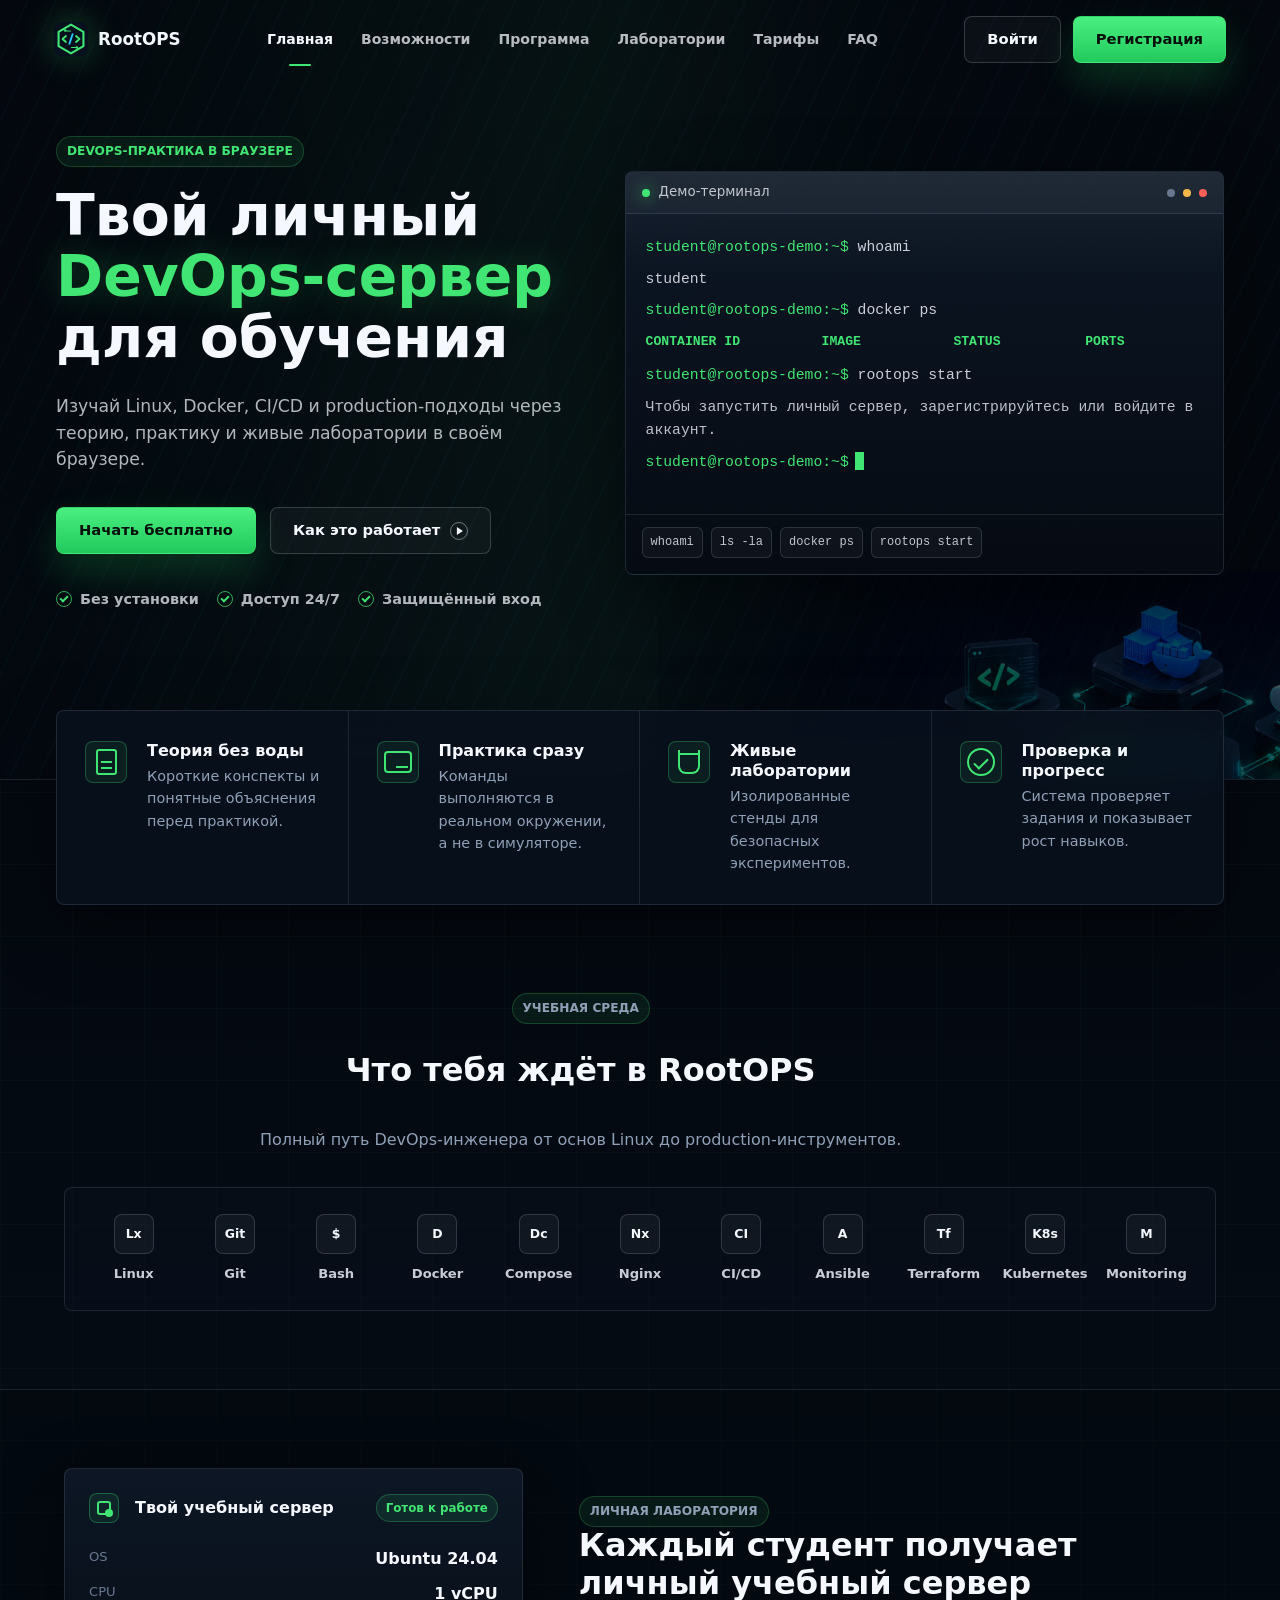
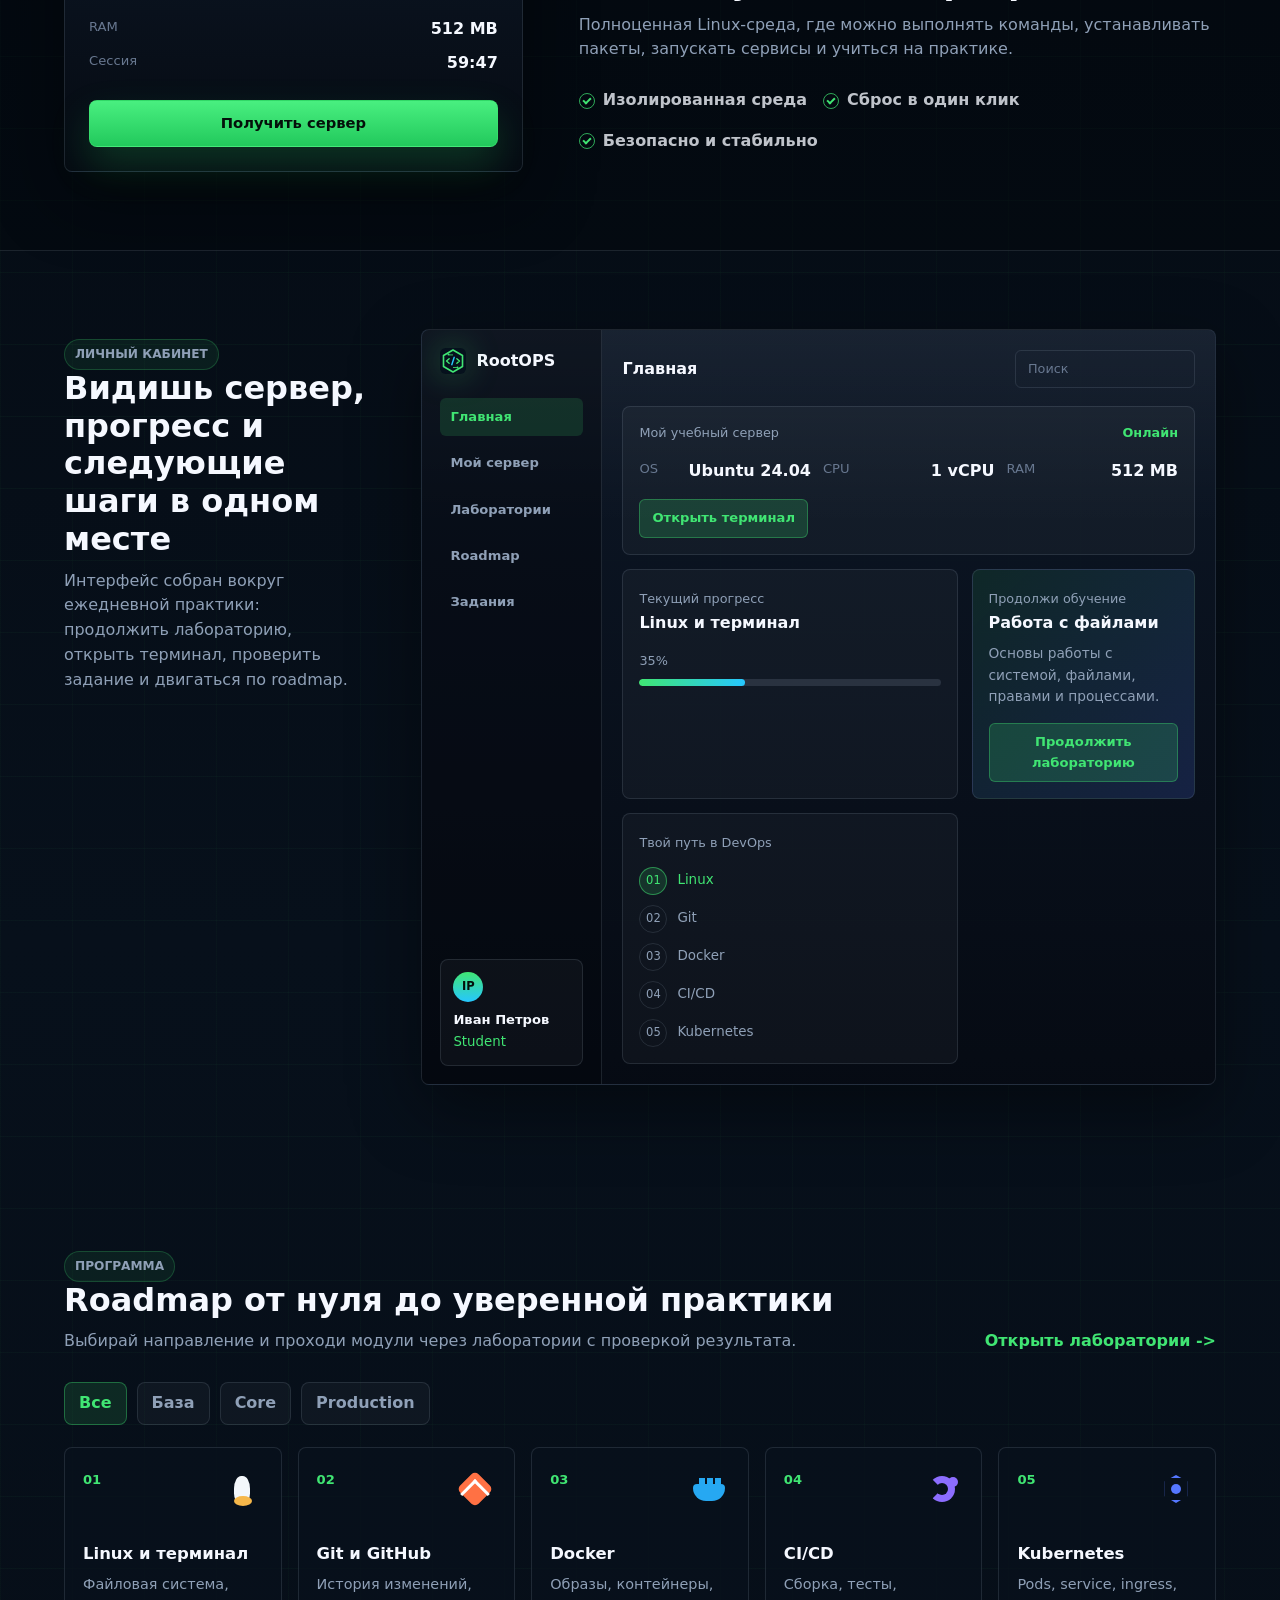
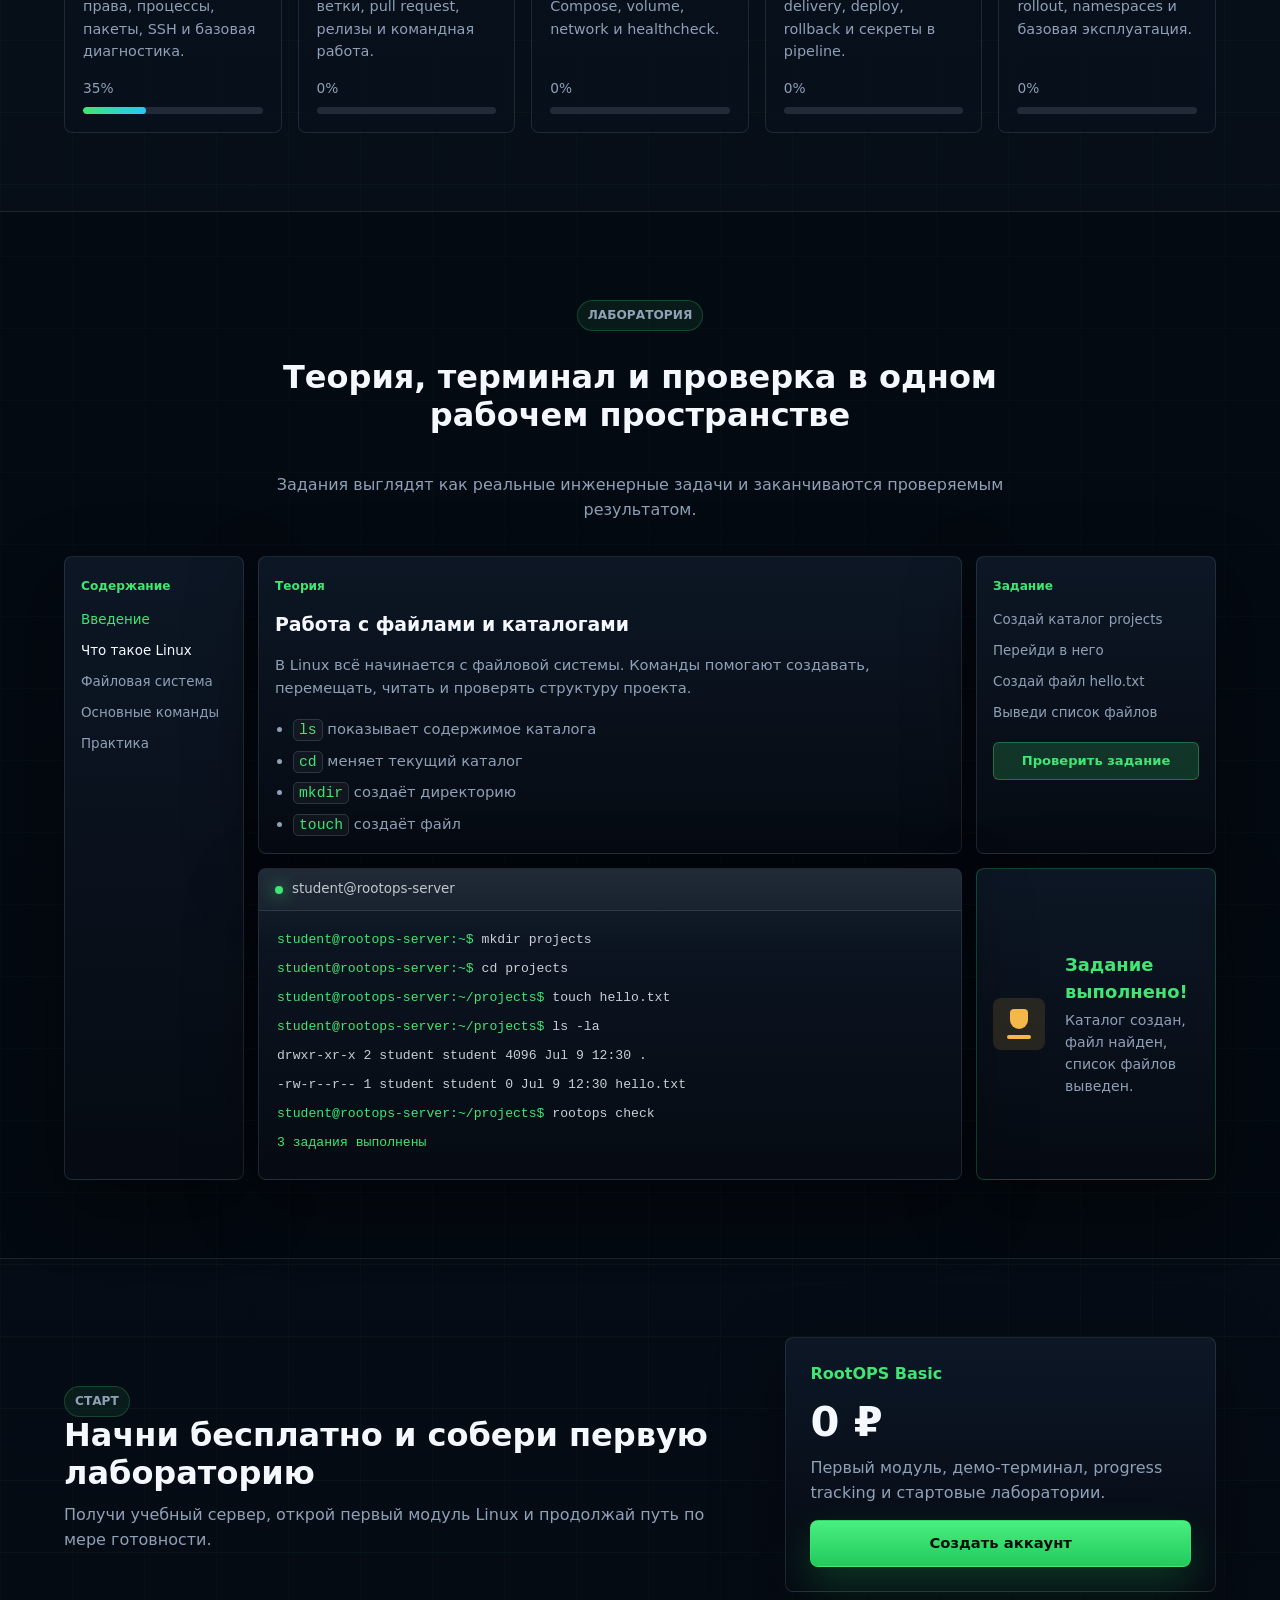
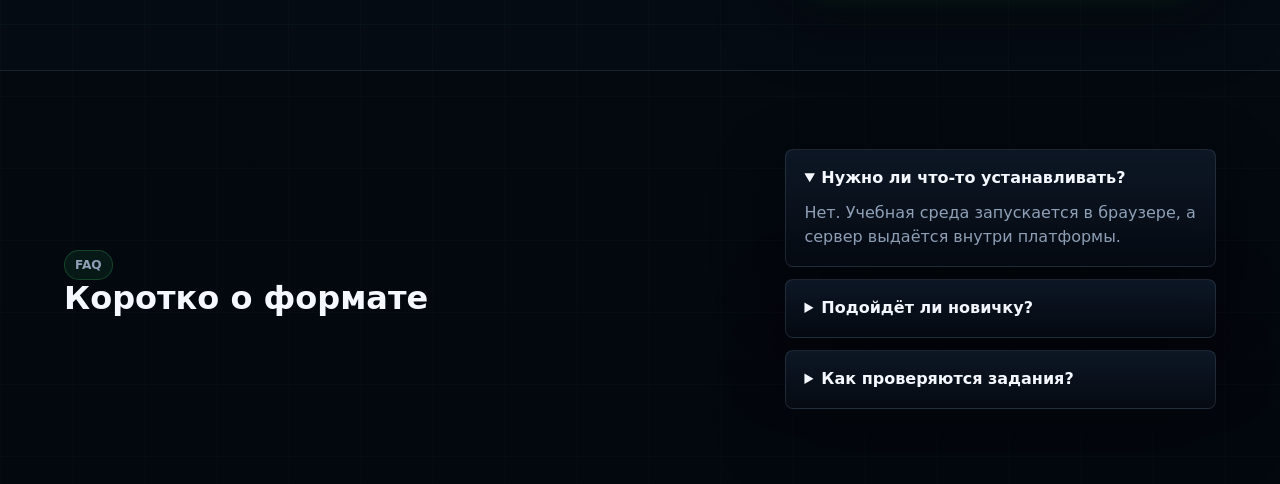
==== index.html @ e88e759c "Add protected auth foundation" ====
<!doctype html>
<html lang="ru">
  <head>
    <meta charset="utf-8" />
    <meta name="viewport" content="width=device-width, initial-scale=1" />
    <meta
      name="description"
      content="RootOPS - практическая DevOps-платформа с личным учебным сервером, лабораториями, roadmap и защищённой авторизацией."
    />
    <title>RootOPS - личный DevOps-сервер для обучения</title>
    <link rel="icon" href="assets/rootops-logo.svg" type="image/svg+xml" />
    <link rel="preload" href="assets/rootops-devops-map.png" as="image" />
    <link rel="stylesheet" href="assets/styles.css" />
    <script src="assets/app.js" defer></script>
  </head>
  <body>
    <header class="site-header" data-header>
      <a class="brand" href="#top" aria-label="RootOPS">
        <img class="brand-logo" src="assets/rootops-logo.svg" alt="" />
        <span>RootOPS</span>
      </a>

      <nav class="site-nav" aria-label="Основная навигация">
        <a class="is-active" href="#top">Главная</a>
        <a href="#features">Возможности</a>
        <a href="#roadmap">Программа</a>
        <a href="#labs">Лаборатории</a>
        <a href="#pricing">Тарифы</a>
        <a href="#faq">FAQ</a>
      </nav>

      <div class="header-actions">
        <a class="login-action" href="/login" data-auth-open="login">Войти</a>
        <a class="signup-action" href="/register" data-auth-open="register">Регистрация</a>
      </div>
    </header>

    <main id="top">
      <section class="hero" aria-labelledby="hero-title">
        <img class="hero-map" src="assets/rootops-devops-map.png" alt="" />
        <div class="hero-inner">
          <div class="hero-copy">
            <p class="eyebrow">DevOps-практика в браузере</p>
            <h1 id="hero-title">Твой личный <span>DevOps-сервер</span> для обучения</h1>
            <p class="hero-lead">
              Изучай Linux, Docker, CI/CD и production-подходы через теорию, практику и живые
              лаборатории в своём браузере.
            </p>
            <div class="hero-actions" aria-label="Быстрые действия">
              <a class="primary-action" href="/register" data-auth-open="register">Начать бесплатно</a>
              <a class="secondary-action" href="#labs">
                <span>Как это работает</span>
                <span class="play-dot" aria-hidden="true"></span>
              </a>
            </div>
            <div class="hero-badges" aria-label="Преимущества">
              <span>Без установки</span>
              <span>Доступ 24/7</span>
              <span>Защищённый вход</span>
            </div>
          </div>

          <div class="terminal-card" aria-label="Демо-терминал RootOPS">
            <div class="terminal-top">
              <span class="terminal-status"></span>
              <span>Демо-терминал</span>
              <div class="window-dots" aria-hidden="true">
                <span></span>
                <span></span>
                <span></span>
              </div>
            </div>
            <div class="terminal-body">
              <p><span>student@rootops-demo:~$</span> whoami</p>
              <p>student</p>
              <p><span>student@rootops-demo:~$</span> docker ps</p>
              <div class="terminal-table" role="presentation">
                <span>CONTAINER ID</span>
                <span>IMAGE</span>
                <span>STATUS</span>
                <span>PORTS</span>
              </div>
              <p><span>student@rootops-demo:~$</span> rootops start</p>
              <p class="terminal-note">
                Чтобы запустить личный сервер, зарегистрируйтесь или войдите в аккаунт.
              </p>
              <p><span>student@rootops-demo:~$</span><i></i></p>
            </div>
            <div class="terminal-chips" aria-label="Команды">
              <span>whoami</span>
              <span>ls -la</span>
              <span>docker ps</span>
              <span>rootops start</span>
            </div>
          </div>
        </div>
      </section>

      <section class="feature-shell" id="features" aria-label="Возможности платформы">
        <div class="feature-grid">
          <article class="feature-item">
            <span class="feature-icon icon-theory" aria-hidden="true"></span>
            <div>
              <h2>Теория без воды</h2>
              <p>Короткие конспекты и понятные объяснения перед практикой.</p>
            </div>
          </article>
          <article class="feature-item">
            <span class="feature-icon icon-terminal" aria-hidden="true"></span>
            <div>
              <h2>Практика сразу</h2>
              <p>Команды выполняются в реальном окружении, а не в симуляторе.</p>
            </div>
          </article>
          <article class="feature-item">
            <span class="feature-icon icon-labs" aria-hidden="true"></span>
            <div>
              <h2>Живые лаборатории</h2>
              <p>Изолированные стенды для безопасных экспериментов.</p>
            </div>
          </article>
          <article class="feature-item">
            <span class="feature-icon icon-check" aria-hidden="true"></span>
            <div>
              <h2>Проверка и прогресс</h2>
              <p>Система проверяет задания и показывает рост навыков.</p>
            </div>
          </article>
        </div>
      </section>

      <section class="section tools-section" aria-labelledby="tools-title">
        <div class="section-inner">
          <div class="section-heading centered">
            <p class="section-kicker">Учебная среда</p>
            <h2 id="tools-title">Что тебя ждёт в RootOPS</h2>
            <p>Полный путь DevOps-инженера от основ Linux до production-инструментов.</p>
          </div>

          <div class="tool-grid" aria-label="Темы обучения">
            <span><b class="tool-linux"></b>Linux</span>
            <span><b class="tool-git"></b>Git</span>
            <span><b class="tool-bash"></b>Bash</span>
            <span><b class="tool-docker"></b>Docker</span>
            <span><b class="tool-compose"></b>Compose</span>
            <span><b class="tool-nginx"></b>Nginx</span>
            <span><b class="tool-cicd"></b>CI/CD</span>
            <span><b class="tool-ansible"></b>Ansible</span>
            <span><b class="tool-terraform"></b>Terraform</span>
            <span><b class="tool-kubernetes"></b>Kubernetes</span>
            <span><b class="tool-monitoring"></b>Monitoring</span>
          </div>
        </div>
      </section>

      <section class="section server-section" aria-labelledby="server-title">
        <div class="section-inner server-layout">
          <article class="server-card">
            <div class="server-card-head">
              <span class="server-icon" aria-hidden="true"></span>
              <strong>Твой учебный сервер</strong>
              <span class="status-pill">Готов к работе</span>
            </div>
            <dl class="server-specs">
              <div>
                <dt>OS</dt>
                <dd>Ubuntu 24.04</dd>
              </div>
              <div>
                <dt>CPU</dt>
                <dd>1 vCPU</dd>
              </div>
              <div>
                <dt>RAM</dt>
                <dd>512 MB</dd>
              </div>
              <div>
                <dt>Сессия</dt>
                <dd>59:47</dd>
              </div>
            </dl>
            <a class="primary-action wide-action" href="/register" data-auth-open="register">Получить сервер</a>
          </article>

          <div class="server-copy">
            <p class="section-kicker">Личная лаборатория</p>
            <h2 id="server-title">Каждый студент получает личный учебный сервер</h2>
            <p>
              Полноценная Linux-среда, где можно выполнять команды, устанавливать пакеты,
              запускать сервисы и учиться на практике.
            </p>
            <ul class="check-list">
              <li>Изолированная среда</li>
              <li>Сброс в один клик</li>
              <li>Безопасно и стабильно</li>
            </ul>
          </div>
        </div>
      </section>

      <section class="section dashboard-section" id="login-preview" aria-labelledby="dashboard-title">
        <div class="section-inner dashboard-layout">
          <div class="dashboard-copy">
            <p class="section-kicker">Личный кабинет</p>
            <h2 id="dashboard-title">Видишь сервер, прогресс и следующие шаги в одном месте</h2>
            <p>
              Интерфейс собран вокруг ежедневной практики: продолжить лабораторию, открыть
              терминал, проверить задание и двигаться по roadmap.
            </p>
          </div>

          <div class="dashboard-preview" aria-label="Превью личного кабинета">
            <aside class="preview-sidebar">
              <div class="mini-brand">
                <img class="brand-logo" src="assets/rootops-logo.svg" alt="" />
                <strong>RootOPS</strong>
              </div>
              <span class="nav-pill is-active">Главная</span>
              <span class="nav-pill">Мой сервер</span>
              <span class="nav-pill">Лаборатории</span>
              <span class="nav-pill">Roadmap</span>
              <span class="nav-pill">Задания</span>
              <div class="student-mini">
                <span>IP</span>
                <strong>Иван Петров</strong>
                <small>Student</small>
              </div>
            </aside>

            <div class="preview-main">
              <div class="preview-topbar">
                <strong>Главная</strong>
                <span class="search-field">Поиск</span>
              </div>
              <div class="preview-grid">
                <article class="preview-panel server-panel">
                  <div>
                    <span>Мой учебный сервер</span>
                    <strong>Онлайн</strong>
                  </div>
                  <dl>
                    <div><dt>OS</dt><dd>Ubuntu 24.04</dd></div>
                    <div><dt>CPU</dt><dd>1 vCPU</dd></div>
                    <div><dt>RAM</dt><dd>512 MB</dd></div>
                  </dl>
                  <button type="button">Открыть терминал</button>
                </article>

                <article class="preview-panel progress-panel">
                  <span>Текущий прогресс</span>
                  <strong>Linux и терминал</strong>
                  <div class="progress-row">
                    <span>35%</span>
                    <span class="progress-bar"><span style="width: 35%"></span></span>
                  </div>
                </article>

                <article class="preview-panel learning-panel">
                  <span>Продолжи обучение</span>
                  <strong>Работа с файлами</strong>
                  <p>Основы работы с системой, файлами, правами и процессами.</p>
                  <button type="button">Продолжить лабораторию</button>
                </article>

                <article class="preview-panel roadmap-panel">
                  <span>Твой путь в DevOps</span>
                  <ol>
                    <li class="is-current"><span>01</span>Linux</li>
                    <li><span>02</span>Git</li>
                    <li><span>03</span>Docker</li>
                    <li><span>04</span>CI/CD</li>
                    <li><span>05</span>Kubernetes</li>
                  </ol>
                </article>
              </div>
            </div>
          </div>
        </div>
      </section>

      <section class="section courses-section" id="roadmap" aria-labelledby="roadmap-title">
        <div class="section-inner">
          <div class="section-heading">
            <div>
              <p class="section-kicker">Программа</p>
              <h2 id="roadmap-title">Roadmap от нуля до уверенной практики</h2>
              <p>Выбирай направление и проходи модули через лаборатории с проверкой результата.</p>
            </div>
            <a class="section-link" href="#labs">Открыть лаборатории</a>
          </div>

          <div class="filters" aria-label="Фильтр модулей">
            <button class="filter-button is-active" type="button" data-filter="all" aria-pressed="true">
              Все
            </button>
            <button class="filter-button" type="button" data-filter="foundation" aria-pressed="false">
              База
            </button>
            <button class="filter-button" type="button" data-filter="core" aria-pressed="false">
              Core
            </button>
            <button class="filter-button" type="button" data-filter="production" aria-pressed="false">
              Production
            </button>
          </div>

          <div class="course-grid" data-roadmap>
            <article class="course-card" data-stage="foundation">
              <span class="course-number">01</span>
              <span class="course-icon linux-icon" aria-hidden="true"></span>
              <h3>Linux и терминал</h3>
              <p>Файловая система, права, процессы, пакеты, SSH и базовая диагностика.</p>
              <div class="progress-row">
                <span>35%</span>
                <span class="progress-bar"><span style="width: 35%"></span></span>
              </div>
            </article>
            <article class="course-card" data-stage="foundation">
              <span class="course-number">02</span>
              <span class="course-icon git-icon" aria-hidden="true"></span>
              <h3>Git и GitHub</h3>
              <p>История изменений, ветки, pull request, релизы и командная работа.</p>
              <div class="progress-row">
                <span>0%</span>
                <span class="progress-bar"><span style="width: 0%"></span></span>
              </div>
            </article>
            <article class="course-card" data-stage="core">
              <span class="course-number">03</span>
              <span class="course-icon docker-icon" aria-hidden="true"></span>
              <h3>Docker</h3>
              <p>Образы, контейнеры, Compose, volume, network и healthcheck.</p>
              <div class="progress-row">
                <span>0%</span>
                <span class="progress-bar"><span style="width: 0%"></span></span>
              </div>
            </article>
            <article class="course-card" data-stage="core">
              <span class="course-number">04</span>
              <span class="course-icon cicd-icon" aria-hidden="true"></span>
              <h3>CI/CD</h3>
              <p>Сборка, тесты, delivery, deploy, rollback и секреты в pipeline.</p>
              <div class="progress-row">
                <span>0%</span>
                <span class="progress-bar"><span style="width: 0%"></span></span>
              </div>
            </article>
            <article class="course-card" data-stage="production">
              <span class="course-number">05</span>
              <span class="course-icon kube-icon" aria-hidden="true"></span>
              <h3>Kubernetes</h3>
              <p>Pods, service, ingress, rollout, namespaces и базовая эксплуатация.</p>
              <div class="progress-row">
                <span>0%</span>
                <span class="progress-bar"><span style="width: 0%"></span></span>
              </div>
            </article>
          </div>
        </div>
      </section>

      <section class="section practice-section" id="labs" aria-labelledby="labs-title">
        <div class="section-inner">
          <div class="section-heading centered">
            <p class="section-kicker">Лаборатория</p>
            <h2 id="labs-title">Теория, терминал и проверка в одном рабочем пространстве</h2>
            <p>Задания выглядят как реальные инженерные задачи и заканчиваются проверяемым результатом.</p>
          </div>

          <div class="lab-workspace" aria-label="Пример лаборатории">
            <aside class="lab-panel lab-sidebar">
              <span>Содержание</span>
              <ol>
                <li class="is-done">Введение</li>
                <li class="is-current">Что такое Linux</li>
                <li>Файловая система</li>
                <li>Основные команды</li>
                <li>Практика</li>
              </ol>
            </aside>

            <article class="lab-panel lab-theory">
              <span>Теория</span>
              <h3>Работа с файлами и каталогами</h3>
              <p>
                В Linux всё начинается с файловой системы. Команды помогают создавать,
                перемещать, читать и проверять структуру проекта.
              </p>
              <ul>
                <li><code>ls</code> показывает содержимое каталога</li>
                <li><code>cd</code> меняет текущий каталог</li>
                <li><code>mkdir</code> создаёт директорию</li>
                <li><code>touch</code> создаёт файл</li>
              </ul>
            </article>

            <article class="lab-panel lab-task">
              <span>Задание</span>
              <ol>
                <li>Создай каталог projects</li>
                <li>Перейди в него</li>
                <li>Создай файл hello.txt</li>
                <li>Выведи список файлов</li>
              </ol>
              <button type="button">Проверить задание</button>
            </article>

            <article class="lab-panel lab-terminal">
              <div class="terminal-top">
                <span class="terminal-status"></span>
                <span>student@rootops-server</span>
              </div>
              <div class="terminal-body compact">
                <p><span>student@rootops-server:~$</span> mkdir projects</p>
                <p><span>student@rootops-server:~$</span> cd projects</p>
                <p><span>student@rootops-server:~/projects$</span> touch hello.txt</p>
                <p><span>student@rootops-server:~/projects$</span> ls -la</p>
                <p>drwxr-xr-x 2 student student 4096 Jul 9 12:30 .</p>
                <p>-rw-r--r-- 1 student student 0 Jul 9 12:30 hello.txt</p>
                <p><span>student@rootops-server:~/projects$</span> rootops check</p>
                <p class="success-line">3 задания выполнены</p>
              </div>
            </article>

            <article class="lab-panel check-result">
              <span class="trophy" aria-hidden="true"></span>
              <div>
                <h3>Задание выполнено!</h3>
                <p>Каталог создан, файл найден, список файлов выведен.</p>
              </div>
            </article>
          </div>
        </div>
      </section>

      <section class="section pricing-section" id="pricing" aria-labelledby="pricing-title">
        <div class="section-inner pricing-layout">
          <div>
            <p class="section-kicker">Старт</p>
            <h2 id="pricing-title">Начни бесплатно и собери первую лабораторию</h2>
            <p>
              Получи учебный сервер, открой первый модуль Linux и продолжай путь по мере готовности.
            </p>
          </div>

          <div class="pricing-card">
            <span>RootOPS Basic</span>
            <strong>0 ₽</strong>
            <p>Первый модуль, демо-терминал, progress tracking и стартовые лаборатории.</p>
            <a class="primary-action wide-action" href="/register" data-auth-open="register">Создать аккаунт</a>
          </div>
        </div>
      </section>

      <section class="section faq-section" id="faq" aria-labelledby="faq-title">
        <div class="section-inner faq-layout">
          <div>
            <p class="section-kicker">FAQ</p>
            <h2 id="faq-title">Коротко о формате</h2>
          </div>
          <div class="faq-list">
            <details open>
              <summary>Нужно ли что-то устанавливать?</summary>
              <p>Нет. Учебная среда запускается в браузере, а сервер выдаётся внутри платформы.</p>
            </details>
            <details>
              <summary>Подойдёт ли новичку?</summary>
              <p>Да. Путь начинается с Linux и терминала, а затем постепенно ведёт к Docker и CI/CD.</p>
            </details>
            <details>
              <summary>Как проверяются задания?</summary>
              <p>Проверка смотрит на результат в окружении: файлы, команды, сервисы и настройки.</p>
            </details>
          </div>
        </div>
      </section>
    </main>

    <div class="auth-modal" data-auth-modal hidden>
      <button class="auth-backdrop" type="button" data-auth-close aria-label="Закрыть"></button>
      <section class="auth-card" role="dialog" aria-modal="true" aria-labelledby="auth-title">
        <button class="auth-close" type="button" data-auth-close aria-label="Закрыть">x</button>
        <div class="auth-brand">
          <img class="brand-logo" src="assets/rootops-logo.svg" alt="" />
          <strong>RootOPS</strong>
        </div>
        <h2 id="auth-title">Вход в RootOPS</h2>
        <p class="auth-subtitle">Сессия хранится на сервере, cookie закрыта от JavaScript.</p>

        <div class="auth-tabs" role="tablist" aria-label="Авторизация">
          <button class="is-active" type="button" data-auth-tab="login">Вход</button>
          <button type="button" data-auth-tab="register">Регистрация</button>
        </div>

        <p class="auth-message" data-auth-message role="status" aria-live="polite"></p>

        <form class="auth-form" data-auth-form="login" autocomplete="on">
          <label>
            <span>Email</span>
            <input name="email" type="email" autocomplete="email" required placeholder="ivan@example.com" />
          </label>
          <label>
            <span>Пароль</span>
            <input name="password" type="password" autocomplete="current-password" required minlength="12" />
          </label>
          <button class="primary-action wide-action" type="submit">Войти</button>
        </form>

        <form class="auth-form is-hidden" data-auth-form="register" autocomplete="on">
          <label>
            <span>Имя</span>
            <input name="name" type="text" autocomplete="name" required minlength="2" maxlength="80" placeholder="Иван Петров" />
          </label>
          <label>
            <span>Email</span>
            <input name="email" type="email" autocomplete="email" required placeholder="ivan@example.com" />
          </label>
          <label>
            <span>Пароль</span>
            <input
              name="password"
              type="password"
              autocomplete="new-password"
              required
              minlength="12"
              placeholder="Минимум 12 символов"
            />
          </label>
          <label class="auth-check">
            <input name="terms" type="checkbox" required />
            <span>Я понимаю, что это учебная среда, и не буду хранить здесь секреты production-систем.</span>
          </label>
          <button class="primary-action wide-action" type="submit">Зарегистрироваться</button>
        </form>
      </section>
    </div>
  </body>
</html>
---- assets/styles.css ----
:root {
  --bg: #03070d;
  --bg-2: #07111d;
  --panel: rgba(9, 17, 29, 0.88);
  --panel-2: rgba(12, 23, 38, 0.92);
  --panel-3: #101c2d;
  --line: rgba(148, 163, 184, 0.17);
  --line-strong: rgba(64, 229, 115, 0.34);
  --text: #f5f8ff;
  --muted: #8fa0b7;
  --muted-2: #687890;
  --green: #40e573;
  --green-2: #1fca5b;
  --green-3: #0d8d43;
  --cyan: #26c7ff;
  --blue: #5577ff;
  --violet: #8c6dff;
  --amber: #f6b74a;
  --red: #ff5f57;
  --shadow: 0 24px 70px rgba(0, 0, 0, 0.42);
  color-scheme: dark;
  font-family:
    Inter, ui-sans-serif, system-ui, -apple-system, BlinkMacSystemFont, "Segoe UI",
    sans-serif;
  letter-spacing: 0;
}

* {
  box-sizing: border-box;
}

html {
  scroll-padding-top: 92px;
  scroll-behavior: smooth;
}

body {
  margin: 0;
  overflow-x: hidden;
  background:
    linear-gradient(rgba(64, 229, 115, 0.035) 1px, transparent 1px),
    linear-gradient(90deg, rgba(64, 229, 115, 0.025) 1px, transparent 1px),
    linear-gradient(180deg, #02050a 0%, #07101b 48%, #050a12 100%);
  background-size:
    72px 72px,
    72px 72px,
    auto;
  color: var(--text);
  font-size: 16px;
  line-height: 1.55;
}

body::before {
  content: "";
  position: fixed;
  inset: 0;
  z-index: -1;
  pointer-events: none;
  background-image: radial-gradient(rgba(64, 229, 115, 0.16) 1px, transparent 1px);
  background-size: 34px 34px;
  opacity: 0.34;
  mask-image: linear-gradient(180deg, #000 0%, rgba(0, 0, 0, 0.78) 42%, transparent 100%);
}

p,
h1,
h2,
h3,
summary {
  overflow-wrap: break-word;
}

a {
  color: inherit;
  text-decoration: none;
}

button,
input,
textarea,
select {
  font: inherit;
  letter-spacing: 0;
}

button {
  cursor: pointer;
}

[hidden] {
  display: none !important;
}

body.is-auth-open {
  overflow: hidden;
}

.site-header {
  position: fixed;
  z-index: 20;
  top: 0;
  left: 0;
  right: 0;
  display: grid;
  grid-template-columns: auto 1fr auto;
  align-items: center;
  gap: 28px;
  min-height: 78px;
  padding: 16px 54px;
  color: var(--text);
  transition:
    background 180ms ease,
    border-color 180ms ease,
    box-shadow 180ms ease,
    min-height 180ms ease;
}

.site-header.is-scrolled {
  min-height: 66px;
  border-bottom: 1px solid var(--line);
  background: rgba(3, 7, 13, 0.86);
  box-shadow: 0 18px 50px rgba(0, 0, 0, 0.36);
  backdrop-filter: blur(18px);
}

.brand,
.mini-brand {
  display: inline-flex;
  align-items: center;
  gap: 10px;
  width: fit-content;
  font-weight: 820;
}

.brand {
  font-size: 1.05rem;
}

.brand-logo {
  display: block;
  width: 34px;
  height: 34px;
  flex: 0 0 auto;
  filter: drop-shadow(0 0 16px rgba(64, 229, 115, 0.3));
}

.brand-mark {
  position: relative;
  display: inline-block;
  width: 30px;
  height: 30px;
  flex: 0 0 auto;
  border: 2px solid var(--green);
  clip-path: polygon(25% 4%, 75% 4%, 100% 50%, 75% 96%, 25% 96%, 0 50%);
  filter: drop-shadow(0 0 14px rgba(64, 229, 115, 0.28));
}

.brand-mark::after {
  content: "";
  position: absolute;
  inset: 9px;
  width: 5px;
  height: 5px;
  border-radius: 50%;
  background: var(--green);
  box-shadow: 8px 4px 0 rgba(64, 229, 115, 0.72);
}

.site-nav {
  display: flex;
  align-items: center;
  justify-content: center;
  gap: 28px;
}

.site-nav a {
  position: relative;
  padding: 8px 0;
  color: rgba(245, 248, 255, 0.74);
  font-size: 0.88rem;
  font-weight: 650;
}

.site-nav a:hover,
.site-nav a.is-active {
  color: var(--text);
}

.site-nav a.is-active::after {
  content: "";
  position: absolute;
  left: 50%;
  bottom: -8px;
  width: 22px;
  height: 2px;
  border-radius: 99px;
  background: var(--green);
  transform: translateX(-50%);
}

.header-actions {
  display: flex;
  align-items: center;
  justify-content: flex-end;
  gap: 12px;
  min-width: 0;
}

.login-action,
.signup-action,
.primary-action,
.secondary-action {
  display: inline-flex;
  align-items: center;
  justify-content: center;
  min-height: 44px;
  border-radius: 8px;
  padding: 11px 22px;
  font-size: 0.92rem;
  font-weight: 760;
  white-space: nowrap;
}

.login-action,
.secondary-action {
  border: 1px solid rgba(245, 248, 255, 0.18);
  background: rgba(245, 248, 255, 0.035);
  color: var(--text);
}

.signup-action,
.primary-action {
  border: 1px solid rgba(64, 229, 115, 0.5);
  background: linear-gradient(180deg, #49ef80 0%, #22c95c 100%);
  color: #04100a;
  box-shadow: 0 18px 38px rgba(31, 202, 91, 0.22);
}

.primary-action:hover,
.signup-action:hover,
.secondary-action:hover,
.login-action:hover {
  transform: translateY(-1px);
}

.hero {
  position: relative;
  min-height: 780px;
  overflow: hidden;
  border-bottom: 1px solid var(--line);
  background:
    linear-gradient(115deg, rgba(3, 7, 13, 0.88) 0%, rgba(3, 7, 13, 0.68) 48%, rgba(3, 7, 13, 0.94) 100%),
    linear-gradient(180deg, #050912 0%, #07101a 100%);
}

.hero::before {
  content: "";
  position: absolute;
  inset: 0;
  background:
    linear-gradient(90deg, transparent 0%, rgba(64, 229, 115, 0.06) 46%, transparent 74%),
    repeating-linear-gradient(115deg, transparent 0 24px, rgba(38, 199, 255, 0.04) 25px 26px);
  opacity: 0.8;
}

.hero-map {
  position: absolute;
  right: -120px;
  bottom: -210px;
  width: min(820px, 58vw);
  opacity: 0.33;
  filter: saturate(1.25) contrast(1.08);
  mask-image: linear-gradient(135deg, transparent 0%, #000 25%, #000 72%, transparent 100%);
}

.hero-inner {
  position: relative;
  z-index: 1;
  display: grid;
  grid-template-columns: minmax(0, 0.92fr) minmax(480px, 1.08fr);
  align-items: center;
  gap: 58px;
  width: calc(100% - 112px);
  max-width: 1460px;
  margin: 0 auto;
  padding: 136px 0 128px;
}

.hero-copy {
  min-width: 0;
  max-width: 650px;
}

.eyebrow,
.section-kicker {
  width: fit-content;
  margin: 0 0 18px;
  border: 1px solid rgba(64, 229, 115, 0.22);
  border-radius: 999px;
  padding: 5px 10px;
  background: rgba(64, 229, 115, 0.08);
  color: var(--green);
  font-size: 0.76rem;
  font-weight: 820;
  text-transform: uppercase;
}

.hero h1 {
  margin: 0;
  font-size: 3.55rem;
  line-height: 1.08;
}

.hero h1 span {
  display: block;
  color: var(--green);
  text-shadow: 0 0 34px rgba(64, 229, 115, 0.24);
}

.hero-lead {
  max-width: 560px;
  margin: 24px 0 0;
  color: rgba(245, 248, 255, 0.72);
  font-size: 1.08rem;
}

.hero-actions {
  display: flex;
  flex-wrap: wrap;
  gap: 14px;
  margin-top: 34px;
}

.primary-action,
.secondary-action {
  min-width: 174px;
}

.secondary-action {
  gap: 10px;
}

.play-dot {
  position: relative;
  width: 18px;
  height: 18px;
  border: 1px solid rgba(245, 248, 255, 0.42);
  border-radius: 50%;
}

.play-dot::before {
  content: "";
  position: absolute;
  top: 50%;
  left: 50%;
  border-top: 4px solid transparent;
  border-bottom: 4px solid transparent;
  border-left: 6px solid var(--text);
  transform: translate(-35%, -50%);
}

.hero-badges {
  display: flex;
  flex-wrap: wrap;
  gap: 18px;
  margin-top: 34px;
  color: rgba(245, 248, 255, 0.72);
  font-size: 0.9rem;
  font-weight: 680;
}

.hero-badges span {
  position: relative;
  padding-left: 24px;
}

.hero-badges span::before,
.check-list li::before {
  content: "";
  position: absolute;
  left: 0;
  top: 50%;
  width: 14px;
  height: 14px;
  border: 1px solid rgba(64, 229, 115, 0.72);
  border-radius: 50%;
  transform: translateY(-50%);
}

.hero-badges span::after,
.check-list li::after {
  content: "";
  position: absolute;
  left: 4px;
  top: calc(50% - 1px);
  width: 6px;
  height: 3px;
  border-left: 2px solid var(--green);
  border-bottom: 2px solid var(--green);
  transform: translateY(-50%) rotate(-45deg);
}

.terminal-card,
.server-card,
.dashboard-preview,
.lab-panel,
.pricing-card,
.faq-list details {
  border: 1px solid var(--line);
  border-radius: 8px;
  background: linear-gradient(180deg, rgba(13, 24, 39, 0.94), rgba(6, 11, 19, 0.96));
  box-shadow: var(--shadow);
}

.terminal-card {
  position: relative;
  min-width: 0;
  overflow: hidden;
}

.terminal-card::before,
.dashboard-preview::before,
.lab-terminal::before {
  content: "";
  position: absolute;
  inset: 0;
  pointer-events: none;
  background: linear-gradient(180deg, rgba(255, 255, 255, 0.05), transparent 26%);
}

.terminal-top {
  position: relative;
  z-index: 1;
  display: flex;
  align-items: center;
  gap: 9px;
  min-height: 42px;
  border-bottom: 1px solid var(--line);
  padding: 0 16px;
  background: rgba(255, 255, 255, 0.035);
  color: rgba(245, 248, 255, 0.76);
  font-size: 0.84rem;
}

.terminal-status {
  width: 8px;
  height: 8px;
  border-radius: 50%;
  background: var(--green);
  box-shadow: 0 0 16px rgba(64, 229, 115, 0.9);
}

.window-dots {
  display: flex;
  gap: 8px;
  margin-left: auto;
}

.window-dots span {
  width: 8px;
  height: 8px;
  border-radius: 50%;
  background: var(--muted-2);
}

.window-dots span:nth-child(2) {
  background: var(--amber);
}

.window-dots span:nth-child(3) {
  background: var(--red);
}

.terminal-body {
  position: relative;
  z-index: 1;
  min-height: 300px;
  overflow-x: auto;
  padding: 22px 20px;
  color: rgba(245, 248, 255, 0.82);
  font-family: "Cascadia Mono", "SFMono-Regular", Consolas, monospace;
  font-size: 0.92rem;
  line-height: 1.6;
}

.terminal-body p {
  margin: 0 0 8px;
  overflow-wrap: anywhere;
}

.terminal-body span,
.success-line {
  color: var(--green);
}

.terminal-note {
  max-width: 560px;
  color: rgba(245, 248, 255, 0.76);
}

.terminal-body i {
  display: inline-block;
  width: 9px;
  height: 18px;
  margin-left: 6px;
  background: var(--green);
  vertical-align: text-bottom;
  animation: blink 1.15s steps(2, start) infinite;
}

.terminal-table {
  display: grid;
  grid-template-columns: 1.1fr 0.8fr 0.8fr 0.8fr;
  gap: 14px;
  margin: 4px 0 12px;
  color: rgba(245, 248, 255, 0.88);
  font-family: "Cascadia Mono", "SFMono-Regular", Consolas, monospace;
  font-size: 0.82rem;
  font-weight: 760;
}

.terminal-table span {
  overflow-wrap: anywhere;
}

.terminal-chips {
  display: flex;
  flex-wrap: wrap;
  gap: 8px;
  border-top: 1px solid var(--line);
  padding: 12px 16px 16px;
}

.terminal-chips span {
  border: 1px solid rgba(148, 163, 184, 0.22);
  border-radius: 6px;
  padding: 5px 8px;
  background: rgba(255, 255, 255, 0.035);
  color: rgba(245, 248, 255, 0.78);
  font-family: "Cascadia Mono", "SFMono-Regular", Consolas, monospace;
  font-size: 0.75rem;
}

.feature-shell {
  position: relative;
  z-index: 2;
  width: calc(100% - 112px);
  max-width: 1460px;
  margin: -70px auto 0;
  border: 1px solid var(--line);
  border-radius: 8px;
  background: rgba(9, 17, 29, 0.88);
  box-shadow: var(--shadow);
  backdrop-filter: blur(18px);
}

.feature-grid {
  display: grid;
  grid-template-columns: repeat(4, minmax(0, 1fr));
}

.feature-item {
  display: grid;
  grid-template-columns: 46px 1fr;
  align-items: start;
  gap: 16px;
  min-width: 0;
  border-right: 1px solid var(--line);
  padding: 30px 28px;
}

.feature-item:last-child {
  border-right: 0;
}

.feature-icon {
  position: relative;
  display: grid;
  width: 42px;
  height: 42px;
  place-items: center;
  border: 1px solid rgba(64, 229, 115, 0.28);
  border-radius: 8px;
  background: rgba(64, 229, 115, 0.08);
}

.feature-icon::before,
.feature-icon::after,
.course-icon::before,
.course-icon::after,
.server-icon::before,
.server-icon::after,
.trophy::before,
.trophy::after {
  content: "";
  position: absolute;
  display: block;
}

.icon-theory::before {
  width: 17px;
  height: 22px;
  border: 2px solid var(--green);
  border-radius: 3px;
}

.icon-theory::after {
  width: 11px;
  height: 2px;
  background: var(--green);
  box-shadow: 0 6px 0 var(--green);
}

.icon-terminal::before {
  width: 24px;
  height: 18px;
  border: 2px solid var(--green);
  border-radius: 4px;
}

.icon-terminal::after {
  width: 12px;
  height: 2px;
  background: var(--green);
  transform: translate(4px, 5px);
}

.icon-labs::before {
  width: 18px;
  height: 22px;
  border: 2px solid var(--green);
  border-top: 0;
  border-radius: 0 0 8px 8px;
}

.icon-labs::after {
  top: 11px;
  width: 22px;
  height: 2px;
  background: var(--green);
}

.icon-check::before {
  width: 24px;
  height: 24px;
  border: 2px solid var(--green);
  border-radius: 50%;
}

.icon-check::after {
  width: 12px;
  height: 6px;
  border-left: 2px solid var(--green);
  border-bottom: 2px solid var(--green);
  transform: rotate(-45deg);
}

.feature-item h2 {
  margin: 0 0 4px;
  color: var(--text);
  font-size: 1rem;
  line-height: 1.25;
}

.feature-item p {
  margin: 0;
  color: var(--muted);
  font-size: 0.9rem;
}

.section {
  padding: 78px 0;
}

.section-inner {
  width: calc(100% - 128px);
  max-width: 1400px;
  margin: 0 auto;
}

.section-heading {
  display: flex;
  align-items: end;
  justify-content: space-between;
  gap: 28px;
  margin-bottom: 28px;
}

.section-heading.centered {
  display: grid;
  max-width: 760px;
  margin-right: auto;
  margin-bottom: 34px;
  margin-left: auto;
  text-align: center;
  justify-items: center;
}

.section-heading h2,
.server-copy h2,
.dashboard-copy h2,
.pricing-layout h2,
.faq-layout h2 {
  margin: 0;
  color: var(--text);
  font-size: 2rem;
  line-height: 1.18;
}

.section-heading p,
.server-copy p,
.dashboard-copy p,
.pricing-layout p,
.faq-layout p {
  margin: 10px 0 0;
  color: var(--muted);
}

.section-link {
  color: var(--green);
  font-weight: 780;
}

.section-link::after {
  content: " ->";
}

.tool-grid {
  display: grid;
  grid-template-columns: repeat(11, minmax(0, 1fr));
  gap: 16px;
  border: 1px solid var(--line);
  border-radius: 8px;
  padding: 26px;
  background: rgba(9, 17, 29, 0.58);
}

.tool-grid span {
  display: grid;
  justify-items: center;
  gap: 10px;
  min-width: 0;
  color: rgba(245, 248, 255, 0.82);
  font-size: 0.82rem;
  font-weight: 700;
  text-align: center;
}

.tool-grid b {
  position: relative;
  display: block;
  width: 40px;
  height: 40px;
  border: 1px solid rgba(148, 163, 184, 0.24);
  border-radius: 8px;
  background: rgba(255, 255, 255, 0.045);
}

.tool-grid b::before {
  position: absolute;
  inset: 0;
  display: grid;
  place-items: center;
  color: var(--text);
  font-size: 0.78rem;
  font-weight: 820;
}

.tool-linux::before {
  content: "Lx";
  color: #ffd17a;
}

.tool-git::before {
  content: "Git";
  color: #ff7144;
}

.tool-bash::before {
  content: "$";
  color: #ffffff;
}

.tool-docker::before {
  content: "D";
  color: #55bdff;
}

.tool-compose::before {
  content: "Dc";
  color: #78d8ff;
}

.tool-nginx::before {
  content: "Nx";
  color: #40e573;
}

.tool-cicd::before {
  content: "CI";
  color: #a58cff;
}

.tool-ansible::before {
  content: "A";
  color: #f5f8ff;
}

.tool-terraform::before {
  content: "Tf";
  color: #9b7cff;
}

.tool-kubernetes::before {
  content: "K8s";
  color: #6ea8ff;
}

.tool-monitoring::before {
  content: "M";
  color: #f6b74a;
}

.server-section,
.practice-section,
.faq-section {
  border-top: 1px solid var(--line);
  border-bottom: 1px solid var(--line);
  background: rgba(3, 7, 13, 0.44);
}

.server-layout,
.dashboard-layout,
.pricing-layout,
.faq-layout {
  display: grid;
  grid-template-columns: minmax(340px, 0.72fr) minmax(0, 1fr);
  gap: 56px;
  align-items: center;
}

.server-card {
  padding: 24px;
}

.server-card-head {
  display: grid;
  grid-template-columns: 34px 1fr auto;
  align-items: center;
  gap: 12px;
}

.server-icon {
  position: relative;
  width: 30px;
  height: 30px;
  border: 1px solid rgba(64, 229, 115, 0.32);
  border-radius: 8px;
  background: rgba(64, 229, 115, 0.08);
}

.server-icon::before {
  inset: 7px;
  border: 2px solid var(--green);
  border-radius: 3px;
}

.server-icon::after {
  right: 5px;
  bottom: 5px;
  width: 8px;
  height: 8px;
  border-radius: 50%;
  background: var(--green);
}

.status-pill {
  border: 1px solid rgba(64, 229, 115, 0.25);
  border-radius: 999px;
  padding: 4px 9px;
  background: rgba(64, 229, 115, 0.1);
  color: var(--green);
  font-size: 0.74rem;
  font-weight: 780;
}

.server-specs {
  display: grid;
  gap: 10px;
  margin: 24px 0;
}

.server-specs div,
.preview-panel dl div {
  display: flex;
  justify-content: space-between;
  gap: 16px;
}

.server-specs dt,
.preview-panel dt {
  color: var(--muted-2);
  font-size: 0.82rem;
}

.server-specs dd,
.preview-panel dd {
  margin: 0;
  color: var(--text);
  font-weight: 720;
}

.wide-action {
  width: 100%;
}

.check-list {
  display: flex;
  flex-wrap: wrap;
  gap: 16px;
  margin: 26px 0 0;
  padding: 0;
  list-style: none;
}

.check-list li {
  position: relative;
  padding-left: 24px;
  color: rgba(245, 248, 255, 0.78);
  font-weight: 700;
}

.dashboard-layout {
  grid-template-columns: minmax(300px, 0.55fr) minmax(0, 1.45fr);
  align-items: start;
}

.dashboard-body {
  min-height: 100vh;
}

.app-header {
  position: fixed;
}

.logout-form {
  display: flex;
  justify-content: flex-end;
  margin: 0;
}

.protected-dashboard {
  min-height: 100vh;
  padding: 128px 0 84px;
}

.dashboard-home {
  display: grid;
  gap: 30px;
}

.dashboard-welcome {
  max-width: 760px;
}

.dashboard-welcome h1 {
  margin: 0;
  font-size: 2.25rem;
  line-height: 1.15;
}

.dashboard-welcome p:not(.section-kicker) {
  margin: 10px 0 0;
  color: var(--muted);
}

.live-dashboard {
  min-height: 620px;
}

.dashboard-copy {
  position: sticky;
  top: 98px;
}

.dashboard-preview {
  position: relative;
  display: grid;
  grid-template-columns: 180px 1fr;
  min-height: 540px;
  overflow: hidden;
}

.preview-sidebar {
  position: relative;
  z-index: 1;
  display: flex;
  flex-direction: column;
  gap: 8px;
  border-right: 1px solid var(--line);
  padding: 18px;
  background: rgba(3, 7, 13, 0.42);
}

.mini-brand {
  margin-bottom: 16px;
}

.mini-brand .brand-logo {
  width: 26px;
  height: 26px;
}

.nav-pill {
  border-radius: 6px;
  padding: 9px 10px;
  color: var(--muted);
  font-size: 0.82rem;
  font-weight: 720;
}

.nav-pill.is-active {
  background: rgba(64, 229, 115, 0.14);
  color: var(--green);
}

.student-mini {
  display: grid;
  gap: 2px;
  margin-top: auto;
  border: 1px solid var(--line);
  border-radius: 8px;
  padding: 12px;
  background: rgba(255, 255, 255, 0.035);
}

.student-mini span {
  display: grid;
  width: 30px;
  height: 30px;
  place-items: center;
  border-radius: 50%;
  background: linear-gradient(180deg, var(--green), var(--cyan));
  color: #04100a;
  font-size: 0.72rem;
  font-weight: 860;
}

.student-mini strong {
  margin-top: 6px;
  font-size: 0.82rem;
}

.student-mini small {
  color: var(--green);
}

.preview-main {
  position: relative;
  z-index: 1;
  min-width: 0;
  padding: 20px;
}

.preview-topbar {
  display: flex;
  align-items: center;
  justify-content: space-between;
  gap: 14px;
  margin-bottom: 18px;
}

.search-field {
  width: 180px;
  border: 1px solid var(--line);
  border-radius: 6px;
  padding: 8px 12px;
  color: var(--muted-2);
  font-size: 0.8rem;
}

.preview-grid {
  display: grid;
  grid-template-columns: 1.2fr 0.8fr;
  gap: 14px;
}

.preview-panel {
  min-width: 0;
  border: 1px solid var(--line);
  border-radius: 8px;
  padding: 16px;
  background: rgba(255, 255, 255, 0.035);
}

.preview-panel span {
  color: var(--muted);
  font-size: 0.8rem;
}

.preview-panel strong {
  display: block;
  color: var(--text);
}

.server-panel {
  grid-column: span 2;
}

.server-panel > div {
  display: flex;
  justify-content: space-between;
  gap: 16px;
}

.server-panel > div strong {
  color: var(--green);
  font-size: 0.8rem;
}

.server-panel dl {
  display: grid;
  grid-template-columns: repeat(3, minmax(0, 1fr));
  gap: 12px;
  margin: 16px 0;
}

.preview-panel button,
.lab-task button {
  min-height: 38px;
  border: 1px solid rgba(64, 229, 115, 0.34);
  border-radius: 6px;
  padding: 8px 12px;
  background: rgba(64, 229, 115, 0.18);
  color: var(--green);
  font-size: 0.82rem;
  font-weight: 780;
}

.progress-row {
  display: grid;
  gap: 8px;
  margin-top: auto;
  padding-top: 16px;
  color: var(--muted);
  font-size: 0.86rem;
}

.progress-bar {
  display: block;
  height: 7px;
  overflow: hidden;
  border-radius: 999px;
  background: rgba(148, 163, 184, 0.18);
}

.progress-bar span {
  display: block;
  height: 100%;
  border-radius: inherit;
  background: linear-gradient(90deg, var(--green), var(--cyan));
}

.learning-panel {
  background: linear-gradient(135deg, rgba(64, 229, 115, 0.1), rgba(85, 119, 255, 0.18));
}

.learning-panel p {
  margin: 8px 0 16px;
  color: var(--muted);
  font-size: 0.86rem;
}

.roadmap-panel ol,
.lab-sidebar ol,
.lab-task ol {
  display: grid;
  gap: 10px;
  margin: 12px 0 0;
  padding: 0;
  list-style: none;
}

.roadmap-panel li {
  display: flex;
  align-items: center;
  gap: 10px;
  color: var(--muted);
  font-size: 0.84rem;
}

.roadmap-panel li span {
  display: grid;
  width: 28px;
  height: 28px;
  place-items: center;
  border: 1px solid var(--line);
  border-radius: 50%;
  color: var(--muted);
  font-size: 0.72rem;
}

.roadmap-panel li.is-current {
  color: var(--green);
}

.roadmap-panel li.is-current span {
  border-color: rgba(64, 229, 115, 0.52);
  background: rgba(64, 229, 115, 0.14);
  color: var(--green);
}

.filters {
  display: flex;
  flex-wrap: wrap;
  gap: 10px;
  margin-bottom: 22px;
}

.filter-button {
  min-height: 38px;
  border: 1px solid var(--line);
  border-radius: 8px;
  padding: 8px 14px;
  background: rgba(255, 255, 255, 0.035);
  color: var(--muted);
  font-weight: 760;
}

.filter-button.is-active {
  border-color: rgba(64, 229, 115, 0.36);
  background: rgba(64, 229, 115, 0.12);
  color: var(--green);
}

.course-grid {
  display: grid;
  grid-template-columns: repeat(5, minmax(0, 1fr));
  gap: 16px;
}

.course-card {
  position: relative;
  display: flex;
  min-height: 238px;
  min-width: 0;
  flex-direction: column;
  border: 1px solid var(--line);
  border-radius: 8px;
  padding: 22px 18px 18px;
  background: rgba(9, 17, 29, 0.72);
  transition:
    transform 160ms ease,
    border-color 160ms ease,
    background 160ms ease;
}

.course-card:hover {
  transform: translateY(-3px);
  border-color: rgba(64, 229, 115, 0.34);
  background: rgba(13, 24, 39, 0.86);
}

.course-card.is-hidden {
  display: none;
}

.course-number {
  color: var(--green);
  font-size: 0.82rem;
  font-weight: 860;
}

.course-icon {
  position: absolute;
  top: 20px;
  right: 18px;
  display: block;
  width: 42px;
  height: 42px;
}

.linux-icon::before {
  inset: 8px 13px 6px;
  border-radius: 45% 45% 38% 38%;
  background: #f3f7fb;
}

.linux-icon::after {
  left: 13px;
  bottom: 4px;
  width: 18px;
  height: 10px;
  border-radius: 50%;
  background: var(--amber);
}

.git-icon {
  transform: rotate(45deg);
}

.git-icon::before {
  inset: 8px;
  border-radius: 5px;
  background: #ff7144;
}

.git-icon::after {
  top: 14px;
  left: 14px;
  width: 18px;
  height: 18px;
  border-top: 3px solid #fff;
  border-left: 3px solid #fff;
}

.docker-icon::before {
  left: 5px;
  bottom: 9px;
  width: 32px;
  height: 17px;
  border-radius: 4px 4px 13px 13px;
  background: #26a8f2;
}

.docker-icon::after {
  left: 11px;
  top: 10px;
  width: 6px;
  height: 6px;
  box-shadow:
    8px 0 #26a8f2,
    16px 0 #26a8f2,
    0 8px #26a8f2,
    8px 8px #26a8f2,
    16px 8px #26a8f2;
  background: #26a8f2;
}

.cicd-icon::before {
  inset: 8px;
  border: 7px solid var(--violet);
  border-left-color: transparent;
  border-radius: 50%;
}

.cicd-icon::after {
  top: 9px;
  right: 5px;
  width: 10px;
  height: 10px;
  border-radius: 50%;
  background: var(--violet);
}

.kube-icon::before {
  inset: 7px;
  border: 3px solid var(--blue);
  clip-path: polygon(50% 0, 90% 22%, 90% 76%, 50% 100%, 10% 76%, 10% 22%);
}

.kube-icon::after {
  inset: 16px;
  border-radius: 50%;
  background: var(--blue);
}

.course-card h3 {
  margin: 54px 0 8px;
  font-size: 1.03rem;
  line-height: 1.24;
}

.course-card p {
  margin: 0;
  color: var(--muted);
  font-size: 0.9rem;
}

.lab-workspace {
  display: grid;
  grid-template-columns: 180px minmax(0, 1fr) 240px;
  gap: 14px;
  align-items: stretch;
}

.lab-panel {
  min-width: 0;
  padding: 16px;
}

.lab-panel > span {
  color: var(--green);
  font-size: 0.76rem;
  font-weight: 820;
}

.lab-sidebar {
  grid-row: span 2;
}

.lab-sidebar li,
.lab-task li {
  color: var(--muted);
  font-size: 0.84rem;
}

.lab-sidebar li.is-done {
  color: var(--green);
}

.lab-sidebar li.is-current {
  color: var(--text);
}

.lab-theory h3 {
  margin: 12px 0 8px;
  font-size: 1.18rem;
}

.lab-theory p,
.lab-theory li {
  color: var(--muted);
  font-size: 0.92rem;
}

.lab-theory ul {
  display: grid;
  gap: 8px;
  margin: 18px 0 0;
  padding-left: 18px;
}

code {
  border: 1px solid rgba(148, 163, 184, 0.22);
  border-radius: 5px;
  padding: 2px 5px;
  background: rgba(255, 255, 255, 0.04);
  color: var(--green);
  font-family: "Cascadia Mono", "SFMono-Regular", Consolas, monospace;
}

.lab-task button {
  width: 100%;
  margin-top: 18px;
}

.lab-terminal {
  position: relative;
  grid-column: 2 / 3;
  overflow: hidden;
  padding: 0;
}

.terminal-body.compact {
  min-height: 230px;
  padding: 18px;
  font-size: 0.82rem;
}

.check-result {
  display: grid;
  grid-template-columns: 58px 1fr;
  align-items: center;
  grid-column: 3 / 4;
  gap: 14px;
  border-color: rgba(64, 229, 115, 0.26);
}

.check-result h3 {
  margin: 0;
  color: var(--green);
  font-size: 1.12rem;
}

.check-result p {
  margin: 4px 0 0;
  color: var(--muted);
  font-size: 0.88rem;
}

.trophy {
  position: relative;
  display: block;
  width: 52px;
  height: 52px;
  border-radius: 8px;
  background: rgba(246, 183, 74, 0.13);
}

.trophy::before {
  left: 17px;
  top: 11px;
  width: 18px;
  height: 20px;
  border-radius: 4px 4px 9px 9px;
  background: var(--amber);
}

.trophy::after {
  left: 14px;
  bottom: 11px;
  width: 24px;
  height: 4px;
  border-radius: 99px;
  background: var(--amber);
  box-shadow: 7px -20px 0 -4px rgba(246, 183, 74, 0.78), -7px -20px 0 -4px rgba(246, 183, 74, 0.78);
}

.pricing-layout,
.faq-layout {
  grid-template-columns: minmax(0, 0.85fr) minmax(340px, 0.55fr);
}

.pricing-card {
  display: grid;
  gap: 14px;
  padding: 24px;
}

.pricing-card span {
  color: var(--green);
  font-weight: 820;
}

.pricing-card strong {
  font-size: 2.6rem;
  line-height: 1;
}

.pricing-card p {
  margin: 0;
}

.faq-list {
  display: grid;
  gap: 12px;
}

.faq-list details {
  padding: 16px 18px;
}

.faq-list summary {
  cursor: pointer;
  color: var(--text);
  font-weight: 780;
}

.faq-list p {
  margin: 10px 0 0;
  color: var(--muted);
}

.auth-modal {
  position: fixed;
  inset: 0;
  z-index: 60;
  display: grid;
  place-items: center;
  padding: 24px;
}

.auth-backdrop {
  position: absolute;
  inset: 0;
  border: 0;
  background:
    radial-gradient(circle at 50% 15%, rgba(64, 229, 115, 0.16), transparent 32%),
    rgba(0, 0, 0, 0.72);
  backdrop-filter: blur(14px);
}

.auth-card {
  position: relative;
  z-index: 1;
  width: min(100%, 430px);
  max-height: min(760px, calc(100vh - 48px));
  overflow-y: auto;
  border: 1px solid var(--line);
  border-radius: 8px;
  padding: 30px;
  background:
    linear-gradient(rgba(64, 229, 115, 0.035) 1px, transparent 1px),
    linear-gradient(90deg, rgba(64, 229, 115, 0.025) 1px, transparent 1px),
    linear-gradient(180deg, rgba(13, 24, 39, 0.98), rgba(6, 11, 19, 0.98));
  background-size:
    34px 34px,
    34px 34px,
    auto;
  box-shadow: 0 34px 90px rgba(0, 0, 0, 0.58);
}

.auth-close {
  position: absolute;
  top: 14px;
  right: 14px;
  display: grid;
  width: 34px;
  height: 34px;
  place-items: center;
  border: 1px solid var(--line);
  border-radius: 8px;
  background: rgba(255, 255, 255, 0.035);
  color: var(--muted);
  font-weight: 820;
}

.auth-brand {
  display: flex;
  align-items: center;
  gap: 10px;
  margin-bottom: 18px;
}

.auth-card h2 {
  margin: 0;
  font-size: 1.5rem;
  line-height: 1.18;
}

.auth-subtitle {
  margin: 8px 0 20px;
  color: var(--muted);
  font-size: 0.92rem;
}

.auth-tabs {
  display: grid;
  grid-template-columns: 1fr 1fr;
  gap: 8px;
  margin-bottom: 14px;
  border: 1px solid var(--line);
  border-radius: 8px;
  padding: 5px;
  background: rgba(255, 255, 255, 0.035);
}

.auth-tabs button {
  min-height: 38px;
  border: 0;
  border-radius: 6px;
  background: transparent;
  color: var(--muted);
  font-weight: 760;
}

.auth-tabs button.is-active {
  background: rgba(64, 229, 115, 0.14);
  color: var(--green);
}

.auth-message {
  min-height: 22px;
  margin: 0 0 12px;
  color: var(--muted);
  font-size: 0.88rem;
}

.auth-message.is-error {
  color: #ff8f87;
}

.auth-message.is-success {
  color: var(--green);
}

.auth-form {
  display: grid;
  gap: 14px;
}

.auth-form.is-hidden {
  display: none;
}

.auth-form label {
  display: grid;
  gap: 7px;
  color: rgba(245, 248, 255, 0.86);
  font-size: 0.88rem;
  font-weight: 720;
}

.auth-form input {
  width: 100%;
  min-height: 44px;
  border: 1px solid var(--line);
  border-radius: 7px;
  padding: 10px 12px;
  background: rgba(3, 7, 13, 0.58);
  color: var(--text);
  outline: none;
}

.auth-form input:focus {
  border-color: rgba(64, 229, 115, 0.52);
  box-shadow: 0 0 0 3px rgba(64, 229, 115, 0.12);
}

.auth-check {
  grid-template-columns: 18px 1fr;
  align-items: start;
  gap: 10px !important;
  color: var(--muted) !important;
  font-weight: 620 !important;
}

.auth-check input {
  width: 18px;
  min-height: 18px;
  margin-top: 2px;
  accent-color: var(--green);
}

@keyframes blink {
  50% {
    opacity: 0;
  }
}

@media (max-width: 1180px) {
  .site-header {
    grid-template-columns: auto 1fr;
  }

  .site-nav {
    display: none;
  }

  .hero-inner,
  .server-layout,
  .dashboard-layout,
  .pricing-layout,
  .faq-layout {
    grid-template-columns: 1fr;
  }

  .dashboard-copy {
    position: static;
  }

  .feature-grid {
    grid-template-columns: repeat(2, minmax(0, 1fr));
  }

  .feature-item:nth-child(2) {
    border-right: 0;
  }

  .feature-item:nth-child(-n + 2) {
    border-bottom: 1px solid var(--line);
  }

  .tool-grid {
    grid-template-columns: repeat(6, minmax(0, 1fr));
  }

  .course-grid {
    grid-template-columns: repeat(3, minmax(0, 1fr));
  }

  .lab-workspace {
    grid-template-columns: minmax(0, 1fr) minmax(0, 1fr);
  }

  .lab-sidebar {
    grid-column: 1 / 2;
    grid-row: auto;
  }

  .lab-theory {
    grid-column: 2 / 3;
  }

  .lab-task {
    grid-column: 1 / 2;
  }

  .lab-terminal {
    grid-column: 2 / 3;
  }

  .check-result {
    grid-column: 1 / -1;
  }
}

@media (max-width: 760px) {
  .site-header {
    grid-template-columns: 1fr auto;
    gap: 12px;
    min-height: 64px;
    padding: 12px 16px;
  }

  .brand {
    font-size: 0.98rem;
  }

  .brand-logo {
    width: 28px;
    height: 28px;
  }

  .brand-mark {
    width: 26px;
    height: 26px;
  }

  .header-actions {
    gap: 8px;
  }

  .login-action,
  .signup-action {
    min-height: 38px;
    padding: 8px 10px;
    font-size: 0.78rem;
  }

  .login-action {
    display: none;
  }

  .hero {
    min-height: auto;
  }

  .hero-map {
    right: -180px;
    width: 680px;
    opacity: 0.18;
  }

  .hero-inner,
  .section-inner,
  .feature-shell {
    width: calc(100% - 28px);
  }

  .hero-inner {
    grid-template-columns: 1fr;
    gap: 30px;
    padding: 104px 0 104px;
  }

  .hero h1 {
    font-size: 2.34rem;
    line-height: 1.12;
  }

  .hero-lead {
    font-size: 1rem;
  }

  .hero-actions {
    margin-top: 26px;
  }

  .primary-action,
  .secondary-action {
    width: 100%;
    min-height: 46px;
  }

  .hero-badges {
    display: grid;
    gap: 12px;
  }

  .terminal-table {
    grid-template-columns: 1fr 1fr;
    gap: 8px;
  }

  .feature-shell {
    margin-top: -56px;
  }

  .feature-grid,
  .tool-grid,
  .course-grid,
  .preview-grid,
  .lab-workspace {
    grid-template-columns: 1fr;
  }

  .feature-item,
  .feature-item:nth-child(2),
  .feature-item:nth-child(-n + 2) {
    border-right: 0;
    border-bottom: 1px solid var(--line);
    padding: 22px;
  }

  .feature-item:last-child {
    border-bottom: 0;
  }

  .section {
    padding: 56px 0;
  }

  .section-heading,
  .section-heading.centered {
    align-items: stretch;
    text-align: left;
    justify-items: start;
  }

  .section-heading h2,
  .server-copy h2,
  .dashboard-copy h2,
  .pricing-layout h2,
  .faq-layout h2 {
    font-size: 1.58rem;
  }

  .dashboard-preview {
    grid-template-columns: 1fr;
    min-height: auto;
  }

  .preview-sidebar {
    display: none;
  }

  .preview-topbar {
    align-items: stretch;
    flex-direction: column;
  }

  .search-field {
    width: 100%;
  }

  .server-panel {
    grid-column: auto;
  }

  .server-panel dl {
    grid-template-columns: 1fr;
  }

  .lab-sidebar,
  .lab-terminal,
  .check-result {
    grid-column: auto;
  }

  .auth-modal {
    align-items: end;
    padding: 12px;
  }

  .auth-card {
    width: 100%;
    max-height: calc(100vh - 24px);
    padding: 24px 18px;
  }
}
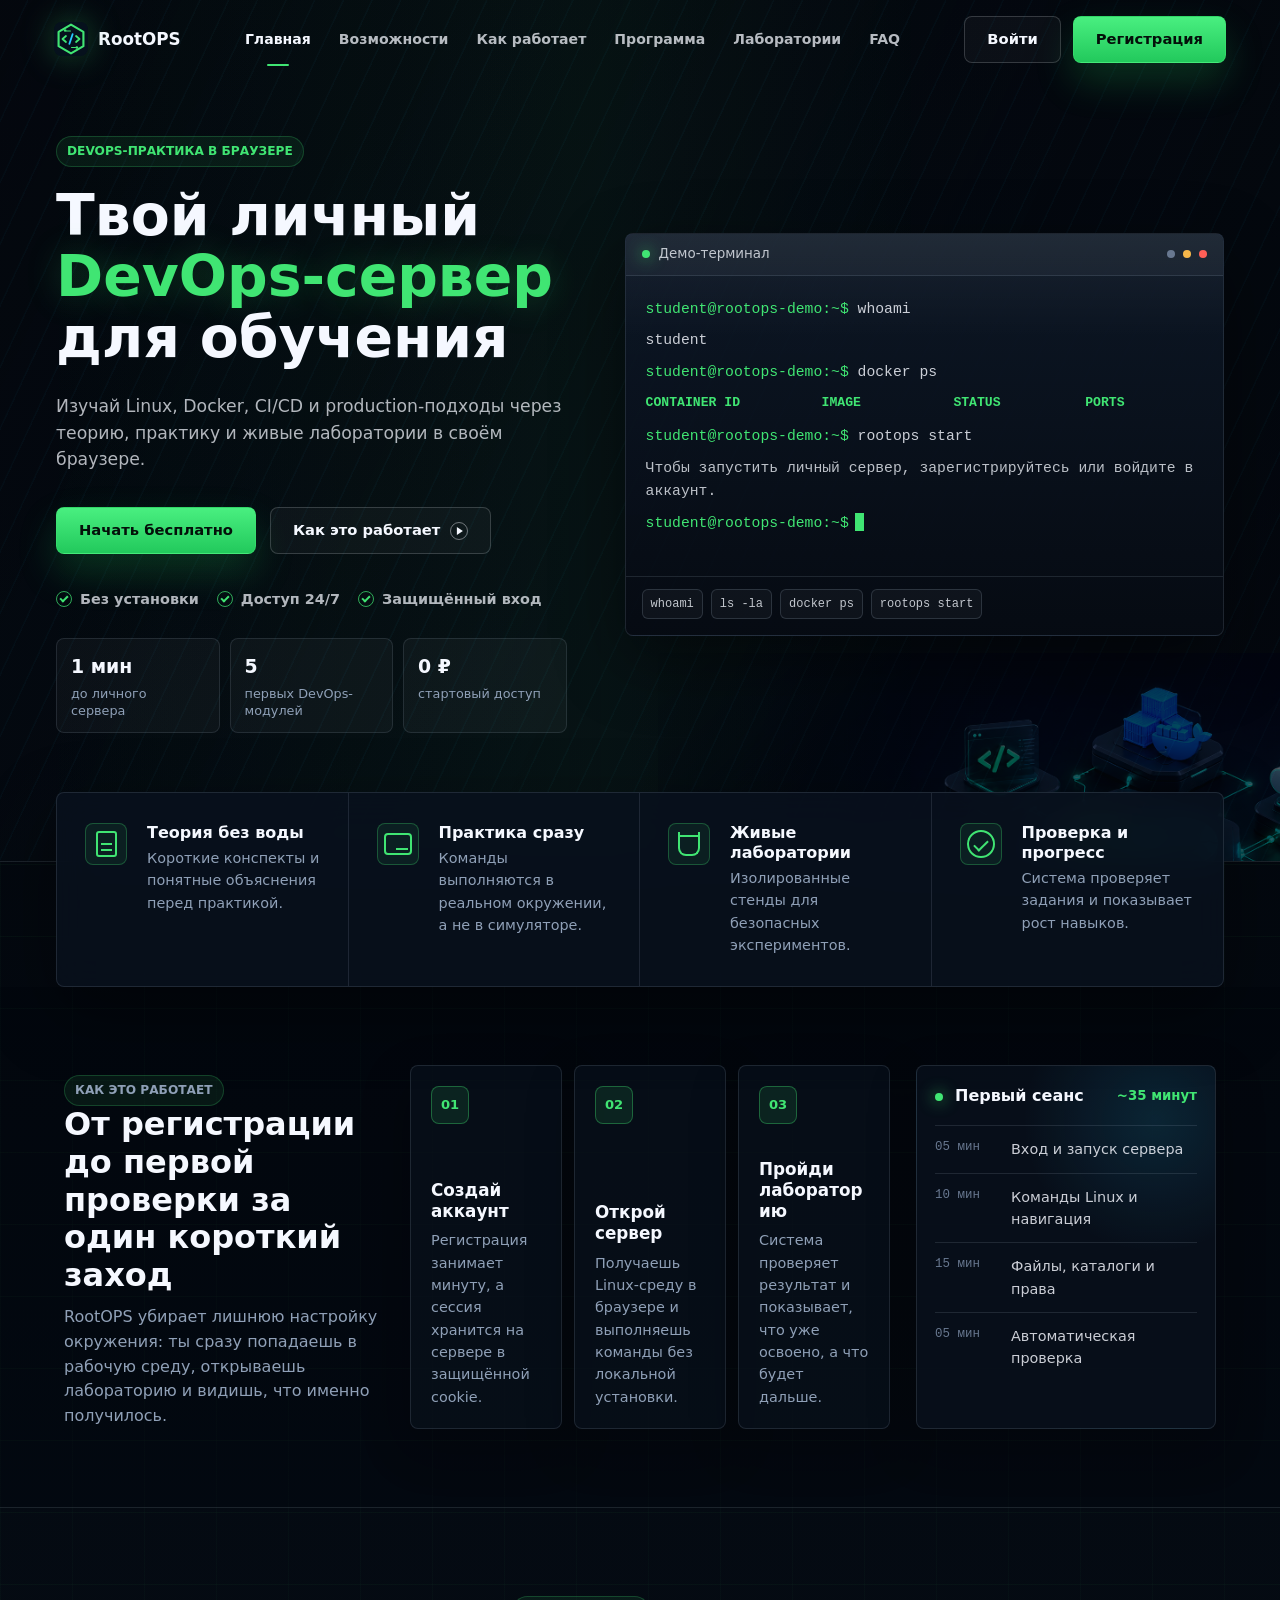
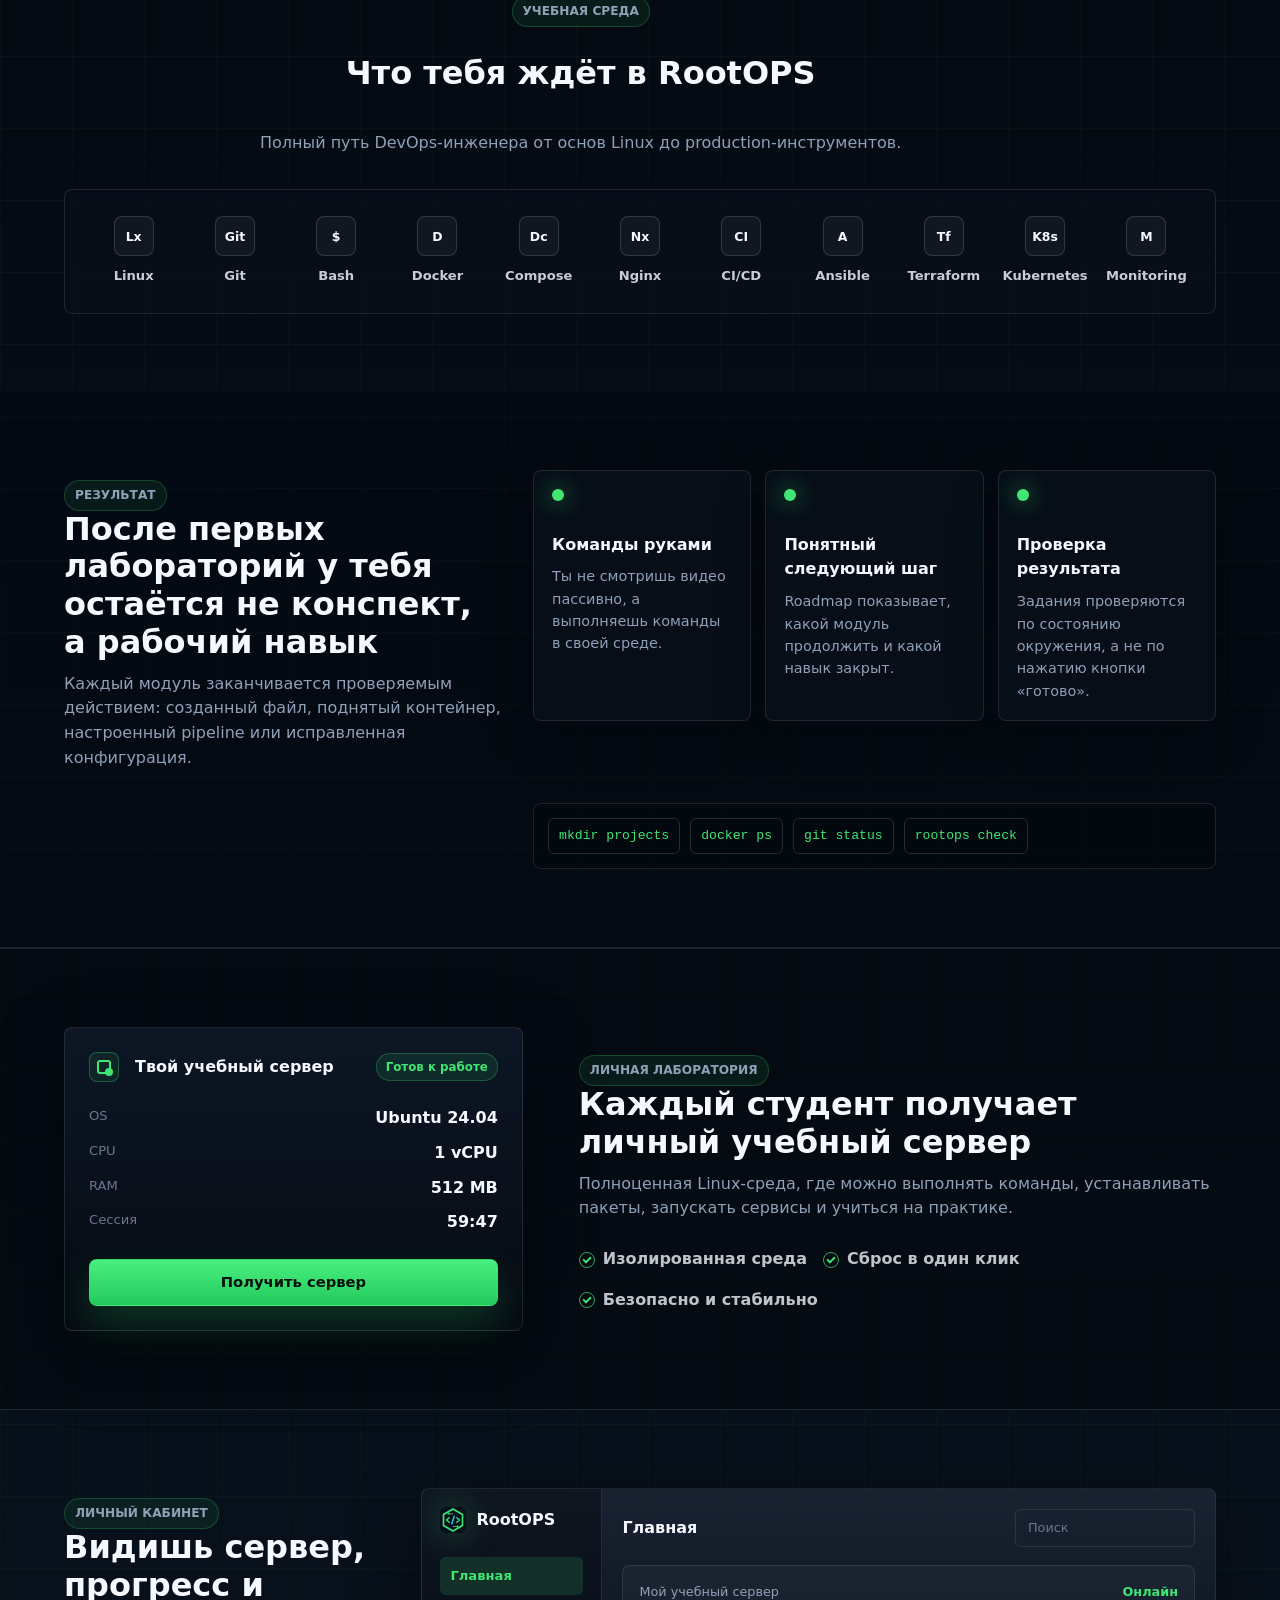
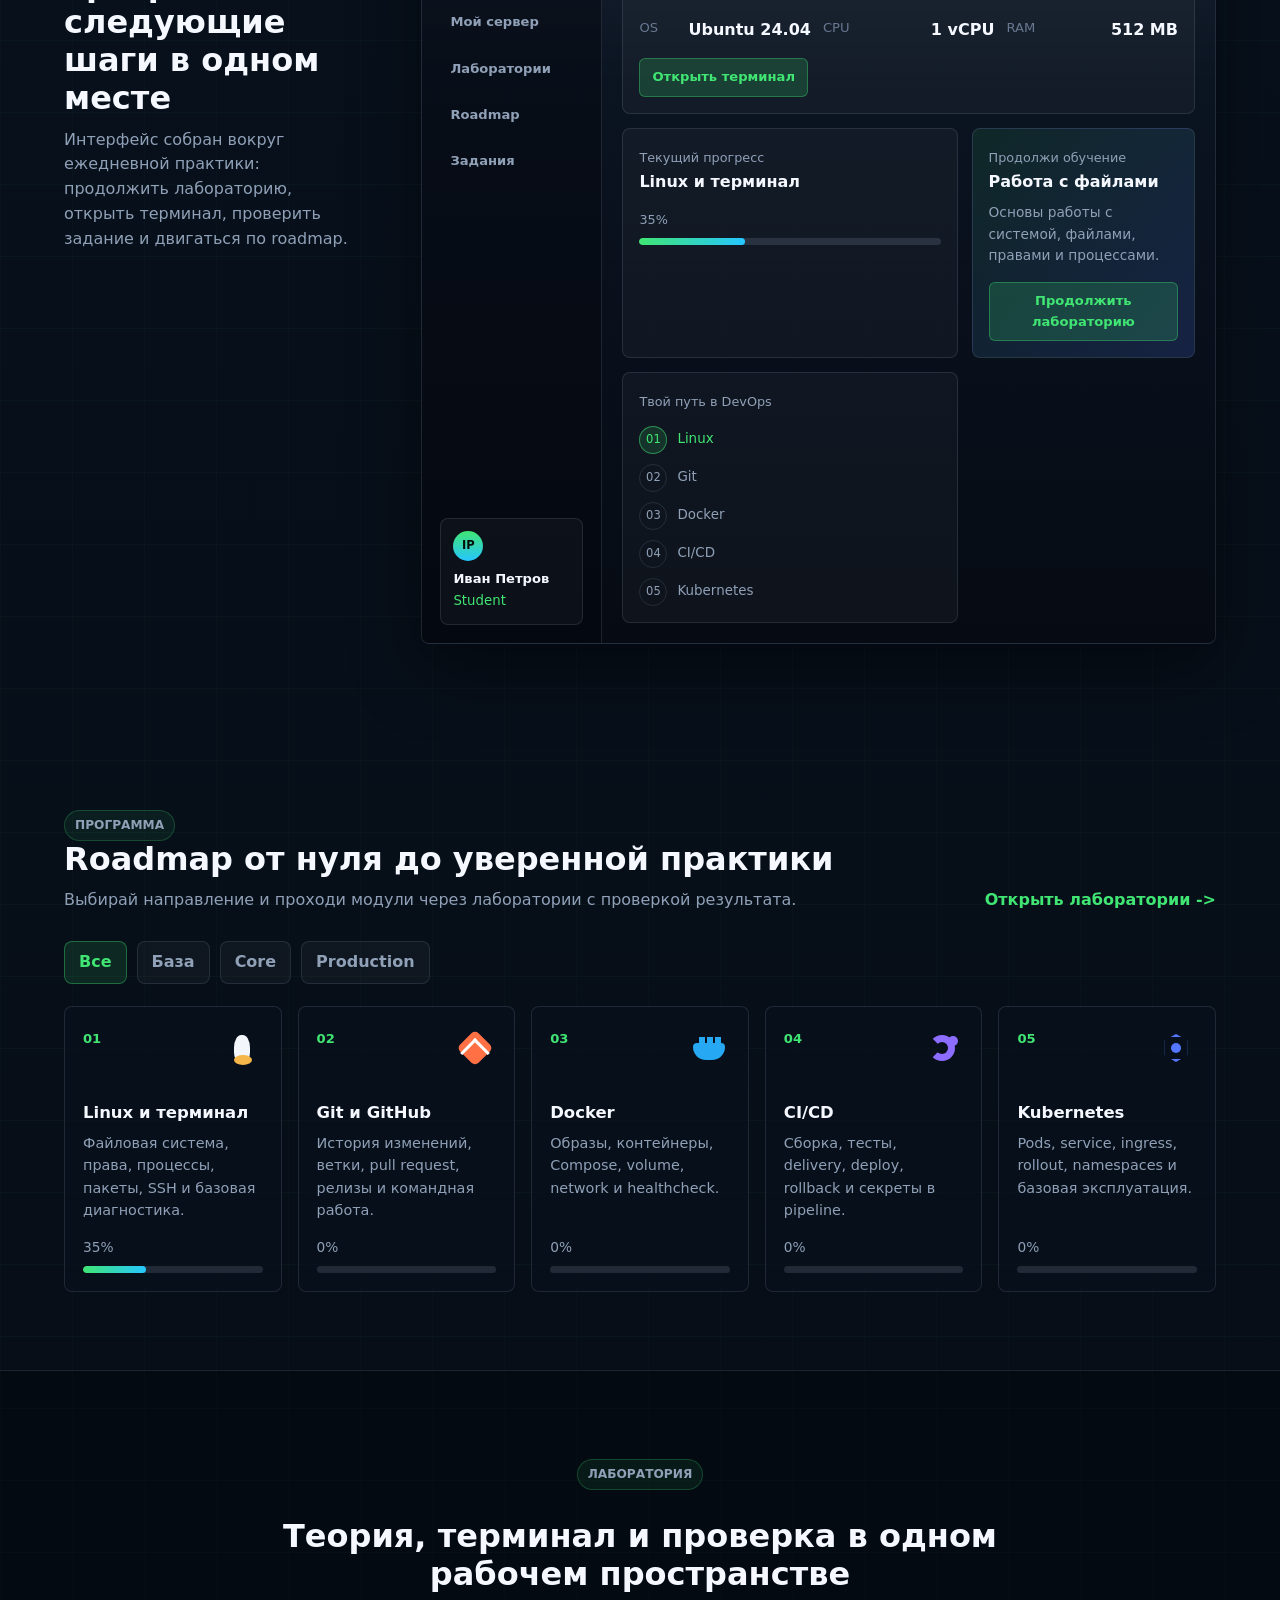
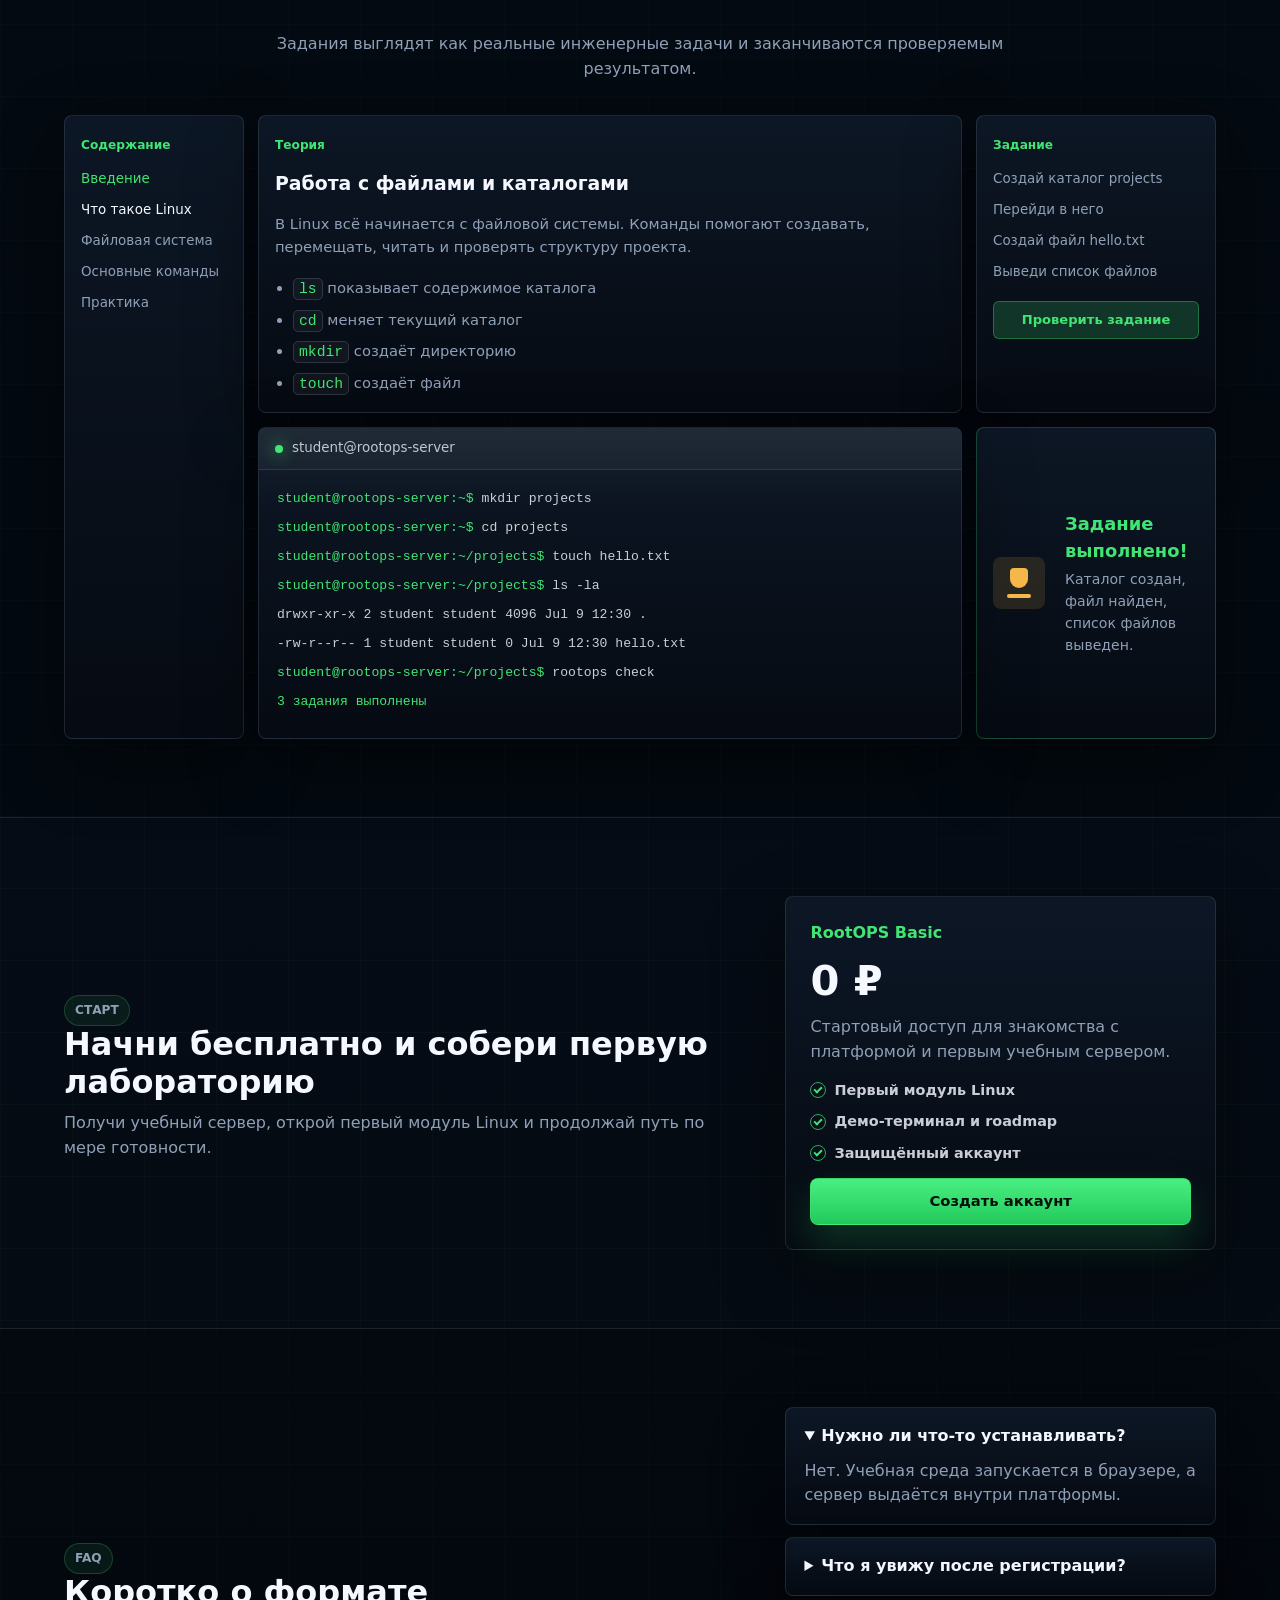
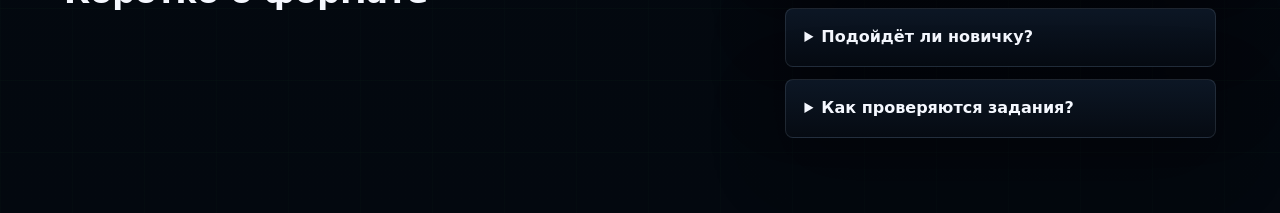
==== commit 2c179944: "Improve landing page clarity" ====
--- a/index.html
+++ b/index.html
@@ -23,9 +23,9 @@
       <nav class="site-nav" aria-label="Основная навигация">
         <a class="is-active" href="#top">Главная</a>
         <a href="#features">Возможности</a>
+        <a href="#how-it-works">Как работает</a>
         <a href="#roadmap">Программа</a>
         <a href="#labs">Лаборатории</a>
-        <a href="#pricing">Тарифы</a>
         <a href="#faq">FAQ</a>
       </nav>
 
@@ -58,6 +58,20 @@
               <span>Доступ 24/7</span>
               <span>Защищённый вход</span>
             </div>
+            <dl class="hero-proof" aria-label="RootOPS в цифрах">
+              <div>
+                <dt>1 мин</dt>
+                <dd>до личного сервера</dd>
+              </div>
+              <div>
+                <dt>5</dt>
+                <dd>первых DevOps-модулей</dd>
+              </div>
+              <div>
+                <dt>0 ₽</dt>
+                <dd>стартовый доступ</dd>
+              </div>
+            </dl>
           </div>
 
           <div class="terminal-card" aria-label="Демо-терминал RootOPS">
@@ -126,6 +140,51 @@
               <p>Система проверяет задания и показывает рост навыков.</p>
             </div>
           </article>
+        </div>
+      </section>
+
+      <section class="section how-section" id="how-it-works" aria-labelledby="how-title">
+        <div class="section-inner how-layout">
+          <div>
+            <p class="section-kicker">Как это работает</p>
+            <h2 id="how-title">От регистрации до первой проверки за один короткий заход</h2>
+            <p>
+              RootOPS убирает лишнюю настройку окружения: ты сразу попадаешь в рабочую среду,
+              открываешь лабораторию и видишь, что именно получилось.
+            </p>
+          </div>
+
+          <div class="step-grid">
+            <article class="step-card">
+              <span>01</span>
+              <h3>Создай аккаунт</h3>
+              <p>Регистрация занимает минуту, а сессия хранится на сервере в защищённой cookie.</p>
+            </article>
+            <article class="step-card">
+              <span>02</span>
+              <h3>Открой сервер</h3>
+              <p>Получаешь Linux-среду в браузере и выполняешь команды без локальной установки.</p>
+            </article>
+            <article class="step-card">
+              <span>03</span>
+              <h3>Пройди лабораторию</h3>
+              <p>Система проверяет результат и показывает, что уже освоено, а что будет дальше.</p>
+            </article>
+          </div>
+
+          <aside class="session-card" aria-label="Первый учебный сеанс">
+            <div class="session-card-head">
+              <span class="terminal-status"></span>
+              <strong>Первый сеанс</strong>
+              <small>~35 минут</small>
+            </div>
+            <ol>
+              <li><span>05 мин</span>Вход и запуск сервера</li>
+              <li><span>10 мин</span>Команды Linux и навигация</li>
+              <li><span>15 мин</span>Файлы, каталоги и права</li>
+              <li><span>05 мин</span>Автоматическая проверка</li>
+            </ol>
+          </aside>
         </div>
       </section>
 
@@ -149,6 +208,44 @@
             <span><b class="tool-terraform"></b>Terraform</span>
             <span><b class="tool-kubernetes"></b>Kubernetes</span>
             <span><b class="tool-monitoring"></b>Monitoring</span>
+          </div>
+        </div>
+      </section>
+
+      <section class="section outcome-section" aria-labelledby="outcome-title">
+        <div class="section-inner outcome-layout">
+          <div class="outcome-copy">
+            <p class="section-kicker">Результат</p>
+            <h2 id="outcome-title">После первых лабораторий у тебя остаётся не конспект, а рабочий навык</h2>
+            <p>
+              Каждый модуль заканчивается проверяемым действием: созданный файл, поднятый контейнер,
+              настроенный pipeline или исправленная конфигурация.
+            </p>
+          </div>
+
+          <div class="outcome-grid">
+            <article>
+              <span class="outcome-dot"></span>
+              <h3>Команды руками</h3>
+              <p>Ты не смотришь видео пассивно, а выполняешь команды в своей среде.</p>
+            </article>
+            <article>
+              <span class="outcome-dot"></span>
+              <h3>Понятный следующий шаг</h3>
+              <p>Roadmap показывает, какой модуль продолжить и какой навык закрыт.</p>
+            </article>
+            <article>
+              <span class="outcome-dot"></span>
+              <h3>Проверка результата</h3>
+              <p>Задания проверяются по состоянию окружения, а не по нажатию кнопки «готово».</p>
+            </article>
+          </div>
+
+          <div class="command-strip" aria-label="Примеры команд">
+            <span>mkdir projects</span>
+            <span>docker ps</span>
+            <span>git status</span>
+            <span>rootops check</span>
           </div>
         </div>
       </section>
@@ -446,7 +543,12 @@
           <div class="pricing-card">
             <span>RootOPS Basic</span>
             <strong>0 ₽</strong>
-            <p>Первый модуль, демо-терминал, progress tracking и стартовые лаборатории.</p>
+            <p>Стартовый доступ для знакомства с платформой и первым учебным сервером.</p>
+            <ul class="pricing-includes">
+              <li>Первый модуль Linux</li>
+              <li>Демо-терминал и roadmap</li>
+              <li>Защищённый аккаунт</li>
+            </ul>
             <a class="primary-action wide-action" href="/register" data-auth-open="register">Создать аккаунт</a>
           </div>
         </div>
@@ -462,6 +564,10 @@
             <details open>
               <summary>Нужно ли что-то устанавливать?</summary>
               <p>Нет. Учебная среда запускается в браузере, а сервер выдаётся внутри платформы.</p>
+            </details>
+            <details>
+              <summary>Что я увижу после регистрации?</summary>
+              <p>Личный кабинет с сервером, текущим прогрессом, лабораториями и roadmap по модулям.</p>
             </details>
             <details>
               <summary>Подойдёт ли новичку?</summary>
--- a/assets/styles.css
+++ b/assets/styles.css
@@ -400,6 +400,35 @@
   transform: translateY(-50%) rotate(-45deg);
 }
 
+.hero-proof {
+  display: grid;
+  grid-template-columns: repeat(3, minmax(0, 1fr));
+  gap: 10px;
+  max-width: 520px;
+  margin: 28px 0 0;
+}
+
+.hero-proof div {
+  min-width: 0;
+  border: 1px solid var(--line);
+  border-radius: 8px;
+  padding: 13px 14px;
+  background: rgba(255, 255, 255, 0.035);
+}
+
+.hero-proof dt {
+  color: var(--text);
+  font-size: 1.18rem;
+  font-weight: 860;
+}
+
+.hero-proof dd {
+  margin: 3px 0 0;
+  color: var(--muted);
+  font-size: 0.8rem;
+  line-height: 1.35;
+}
+
 .terminal-card,
 .server-card,
 .dashboard-preview,
@@ -725,6 +754,129 @@
   content: " ->";
 }
 
+.how-section,
+.outcome-section {
+  border-bottom: 1px solid var(--line);
+  background: rgba(3, 7, 13, 0.28);
+}
+
+.how-layout {
+  display: grid;
+  grid-template-columns: minmax(280px, 0.7fr) minmax(0, 1.05fr) minmax(300px, 0.62fr);
+  gap: 26px;
+  align-items: stretch;
+}
+
+.how-layout > div:first-child {
+  align-self: center;
+}
+
+.how-layout h2,
+.outcome-copy h2 {
+  margin: 0;
+  font-size: 2rem;
+  line-height: 1.18;
+}
+
+.how-layout p,
+.outcome-copy p {
+  margin: 10px 0 0;
+  color: var(--muted);
+}
+
+.step-grid {
+  display: grid;
+  grid-template-columns: repeat(3, minmax(0, 1fr));
+  gap: 12px;
+}
+
+.step-card,
+.session-card,
+.outcome-grid article {
+  border: 1px solid var(--line);
+  border-radius: 8px;
+  background: rgba(9, 17, 29, 0.72);
+  box-shadow: 0 18px 50px rgba(0, 0, 0, 0.22);
+}
+
+.step-card {
+  display: flex;
+  min-height: 230px;
+  min-width: 0;
+  flex-direction: column;
+  padding: 20px;
+}
+
+.step-card span {
+  display: grid;
+  width: 38px;
+  height: 38px;
+  place-items: center;
+  border: 1px solid rgba(64, 229, 115, 0.34);
+  border-radius: 8px;
+  background: rgba(64, 229, 115, 0.1);
+  color: var(--green);
+  font-size: 0.82rem;
+  font-weight: 860;
+}
+
+.step-card h3 {
+  margin: auto 0 8px;
+  font-size: 1.05rem;
+  line-height: 1.24;
+}
+
+.step-card p {
+  margin: 0;
+  font-size: 0.9rem;
+}
+
+.session-card {
+  display: grid;
+  align-content: start;
+  gap: 16px;
+  padding: 18px;
+  background:
+    radial-gradient(circle at 80% 15%, rgba(38, 199, 255, 0.12), transparent 34%),
+    rgba(9, 17, 29, 0.82);
+}
+
+.session-card-head {
+  display: grid;
+  grid-template-columns: 10px 1fr auto;
+  align-items: center;
+  gap: 10px;
+}
+
+.session-card-head small {
+  color: var(--green);
+  font-weight: 760;
+}
+
+.session-card ol {
+  display: grid;
+  gap: 12px;
+  margin: 0;
+  padding: 0;
+  list-style: none;
+}
+
+.session-card li {
+  display: grid;
+  grid-template-columns: 64px 1fr;
+  gap: 12px;
+  border-top: 1px solid var(--line);
+  padding-top: 12px;
+  color: rgba(245, 248, 255, 0.82);
+  font-size: 0.9rem;
+}
+
+.session-card li span {
+  color: var(--muted-2);
+  font-family: "Cascadia Mono", "SFMono-Regular", Consolas, monospace;
+  font-size: 0.78rem;
+}
+
 .tool-grid {
   display: grid;
   grid-template-columns: repeat(11, minmax(0, 1fr));
@@ -827,6 +979,69 @@
   border-top: 1px solid var(--line);
   border-bottom: 1px solid var(--line);
   background: rgba(3, 7, 13, 0.44);
+}
+
+.outcome-layout {
+  display: grid;
+  grid-template-columns: minmax(280px, 0.64fr) minmax(0, 1fr);
+  gap: 32px;
+  align-items: start;
+}
+
+.outcome-copy {
+  position: sticky;
+  top: 98px;
+}
+
+.outcome-grid {
+  display: grid;
+  grid-template-columns: repeat(3, minmax(0, 1fr));
+  gap: 14px;
+}
+
+.outcome-grid article {
+  min-width: 0;
+  padding: 18px;
+}
+
+.outcome-dot {
+  display: block;
+  width: 12px;
+  height: 12px;
+  border-radius: 50%;
+  background: var(--green);
+  box-shadow: 0 0 22px rgba(64, 229, 115, 0.8);
+}
+
+.outcome-grid h3 {
+  margin: 32px 0 8px;
+  font-size: 1rem;
+}
+
+.outcome-grid p {
+  margin: 0;
+  color: var(--muted);
+  font-size: 0.9rem;
+}
+
+.command-strip {
+  display: flex;
+  flex-wrap: wrap;
+  grid-column: 2 / 3;
+  gap: 10px;
+  border: 1px solid var(--line);
+  border-radius: 8px;
+  padding: 14px;
+  background: rgba(3, 7, 13, 0.44);
+}
+
+.command-strip span {
+  border: 1px solid rgba(148, 163, 184, 0.22);
+  border-radius: 6px;
+  padding: 7px 10px;
+  color: var(--green);
+  font-family: "Cascadia Mono", "SFMono-Regular", Consolas, monospace;
+  font-size: 0.82rem;
 }
 
 .server-layout,
@@ -1530,6 +1745,46 @@
 
 .pricing-card p {
   margin: 0;
+}
+
+.pricing-includes {
+  display: grid;
+  gap: 9px;
+  margin: 0;
+  padding: 0;
+  list-style: none;
+}
+
+.pricing-includes li {
+  position: relative;
+  padding-left: 24px;
+  color: rgba(245, 248, 255, 0.82);
+  font-size: 0.9rem;
+  font-weight: 680;
+}
+
+.pricing-includes li::before {
+  content: "";
+  position: absolute;
+  left: 0;
+  top: 50%;
+  width: 14px;
+  height: 14px;
+  border: 1px solid rgba(64, 229, 115, 0.72);
+  border-radius: 50%;
+  transform: translateY(-50%);
+}
+
+.pricing-includes li::after {
+  content: "";
+  position: absolute;
+  left: 4px;
+  top: calc(50% - 1px);
+  width: 6px;
+  height: 3px;
+  border-left: 2px solid var(--green);
+  border-bottom: 2px solid var(--green);
+  transform: translateY(-50%) rotate(-45deg);
 }
 
 .faq-list {
@@ -1729,6 +1984,8 @@
   }
 
   .hero-inner,
+  .how-layout,
+  .outcome-layout,
   .server-layout,
   .dashboard-layout,
   .pricing-layout,
@@ -1740,6 +1997,10 @@
     position: static;
   }
 
+  .outcome-copy {
+    position: static;
+  }
+
   .feature-grid {
     grid-template-columns: repeat(2, minmax(0, 1fr));
   }
@@ -1754,6 +2015,15 @@
 
   .tool-grid {
     grid-template-columns: repeat(6, minmax(0, 1fr));
+  }
+
+  .step-grid,
+  .outcome-grid {
+    grid-template-columns: repeat(3, minmax(0, 1fr));
+  }
+
+  .command-strip {
+    grid-column: 1 / -1;
   }
 
   .course-grid {
@@ -1869,6 +2139,11 @@
     gap: 12px;
   }
 
+  .hero-proof {
+    grid-template-columns: 1fr;
+    max-width: none;
+  }
+
   .terminal-table {
     grid-template-columns: 1fr 1fr;
     gap: 8px;
@@ -1880,6 +2155,8 @@
 
   .feature-grid,
   .tool-grid,
+  .step-grid,
+  .outcome-grid,
   .course-grid,
   .preview-grid,
   .lab-workspace {
@@ -1910,6 +2187,8 @@
   }
 
   .section-heading h2,
+  .how-layout h2,
+  .outcome-copy h2,
   .server-copy h2,
   .dashboard-copy h2,
   .pricing-layout h2,
@@ -1943,6 +2222,19 @@
     grid-template-columns: 1fr;
   }
 
+  .step-card {
+    min-height: auto;
+  }
+
+  .step-card h3 {
+    margin-top: 28px;
+  }
+
+  .session-card li {
+    grid-template-columns: 1fr;
+    gap: 4px;
+  }
+
   .lab-sidebar,
   .lab-terminal,
   .check-result {
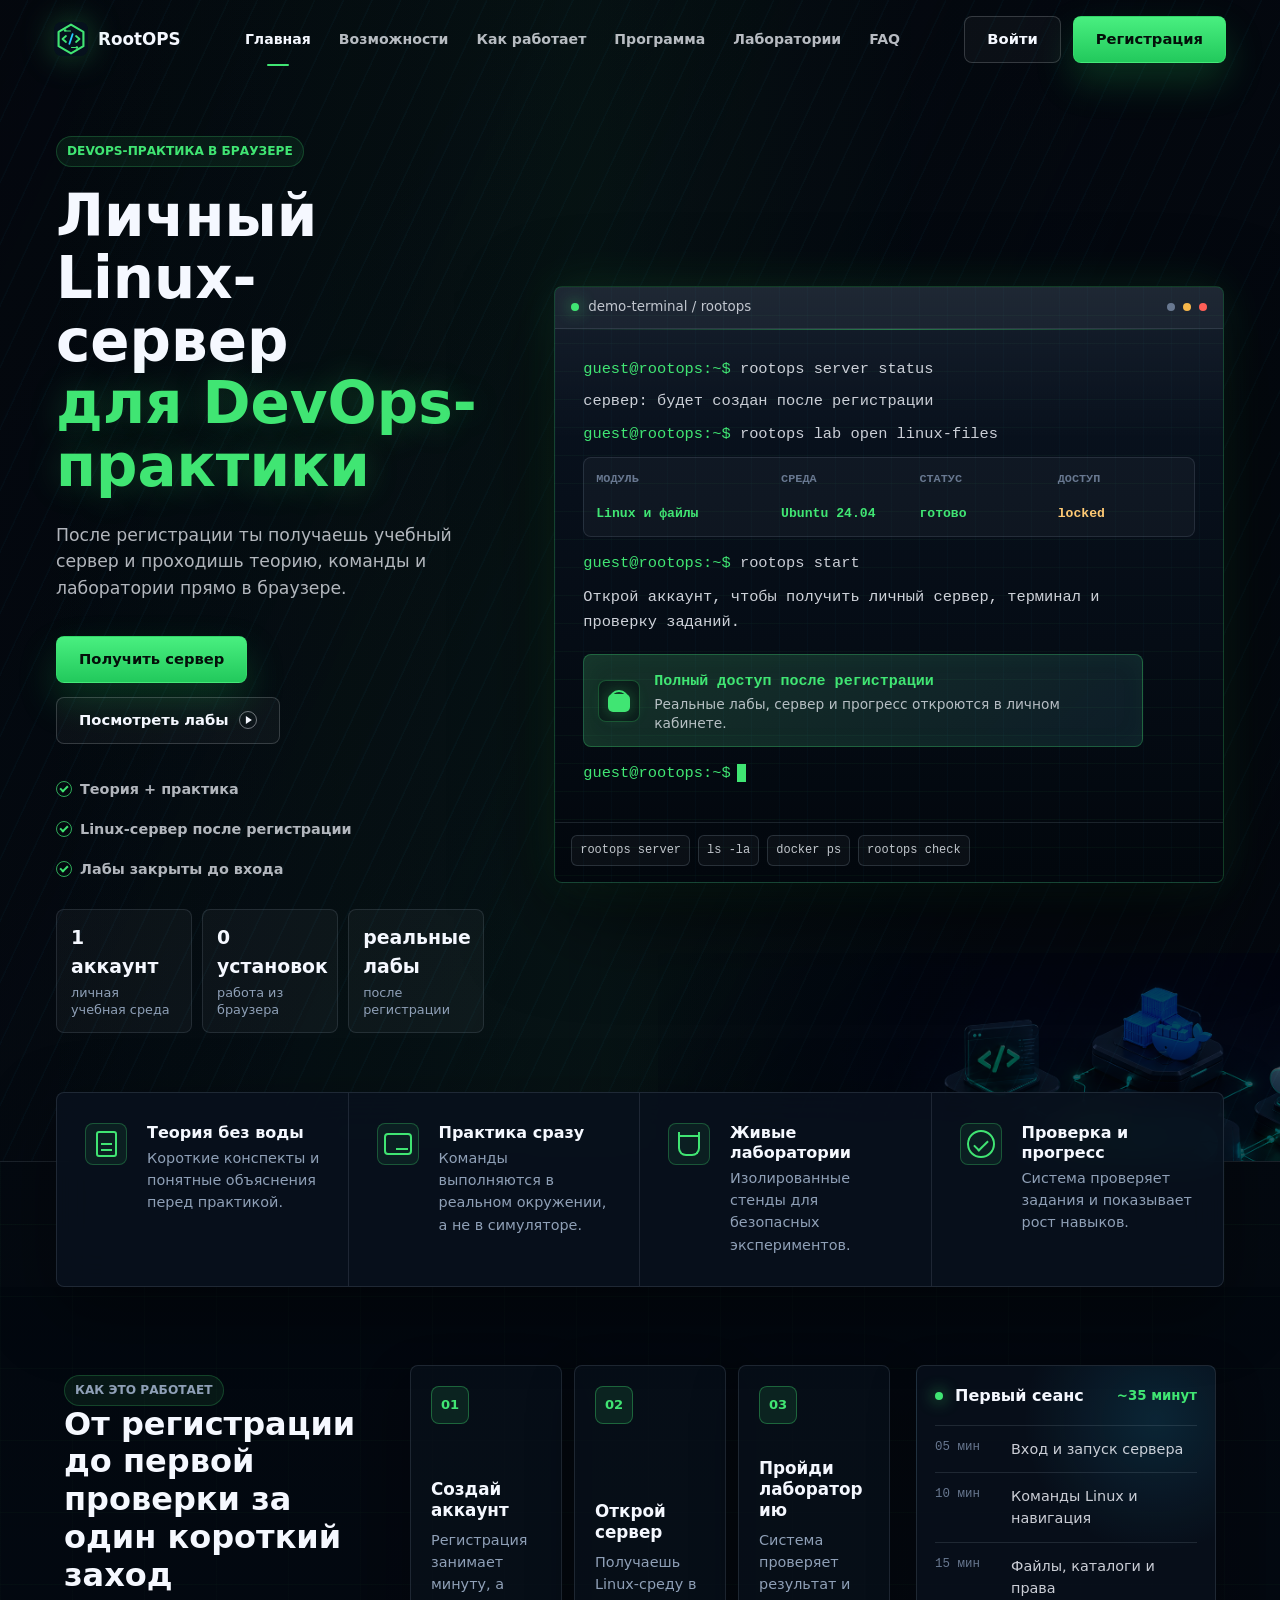
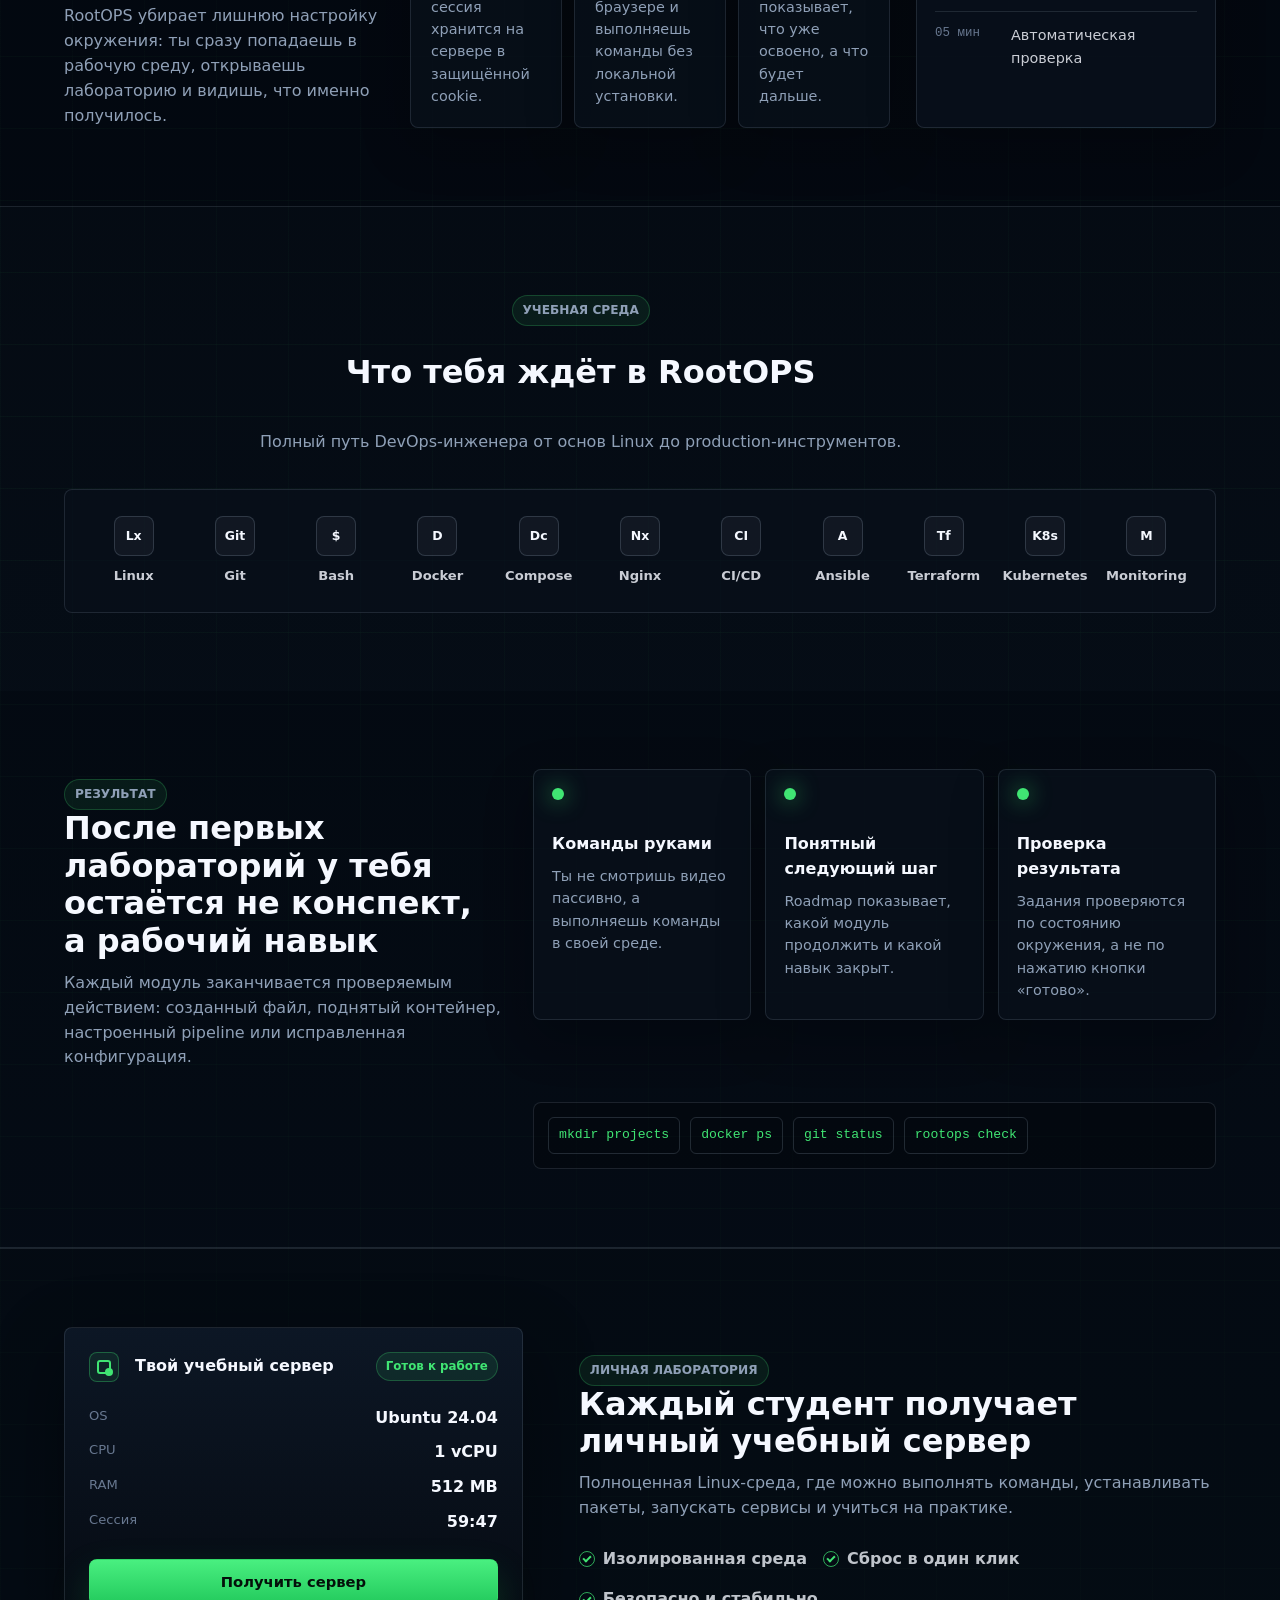
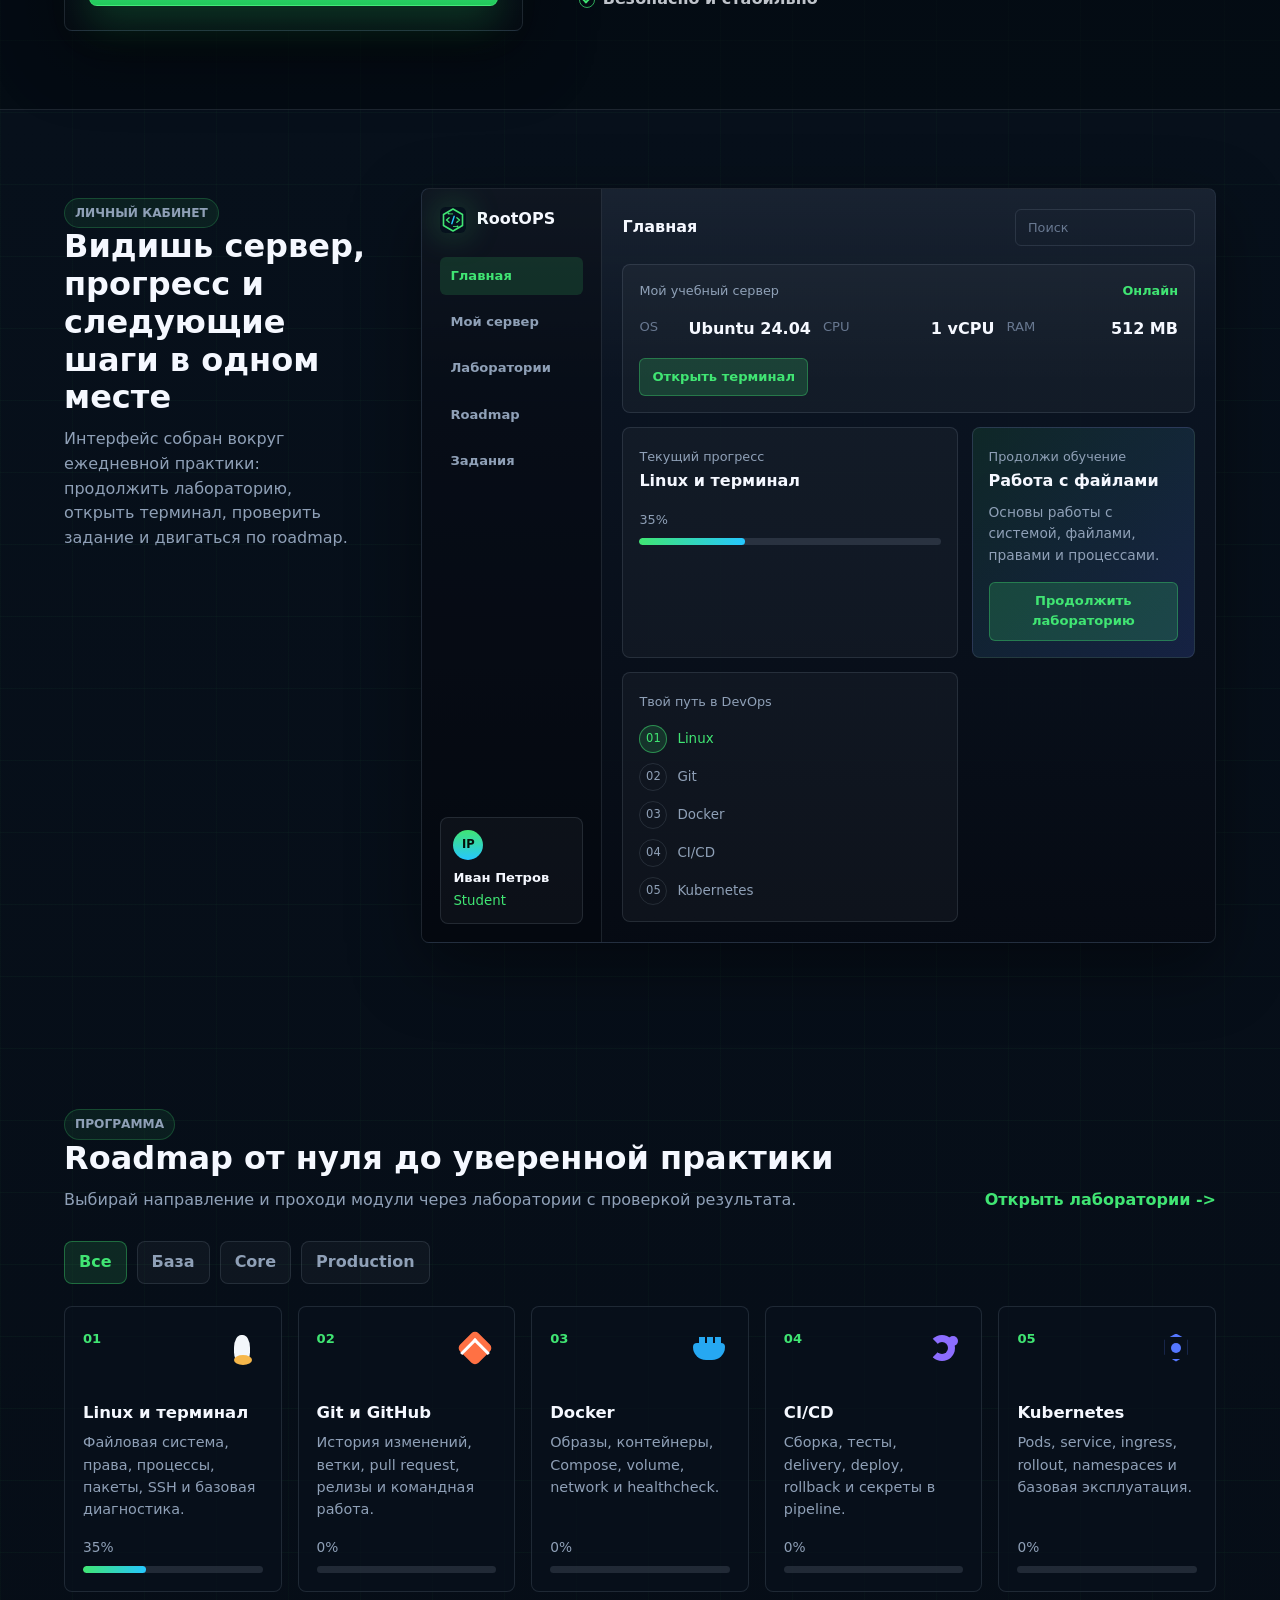
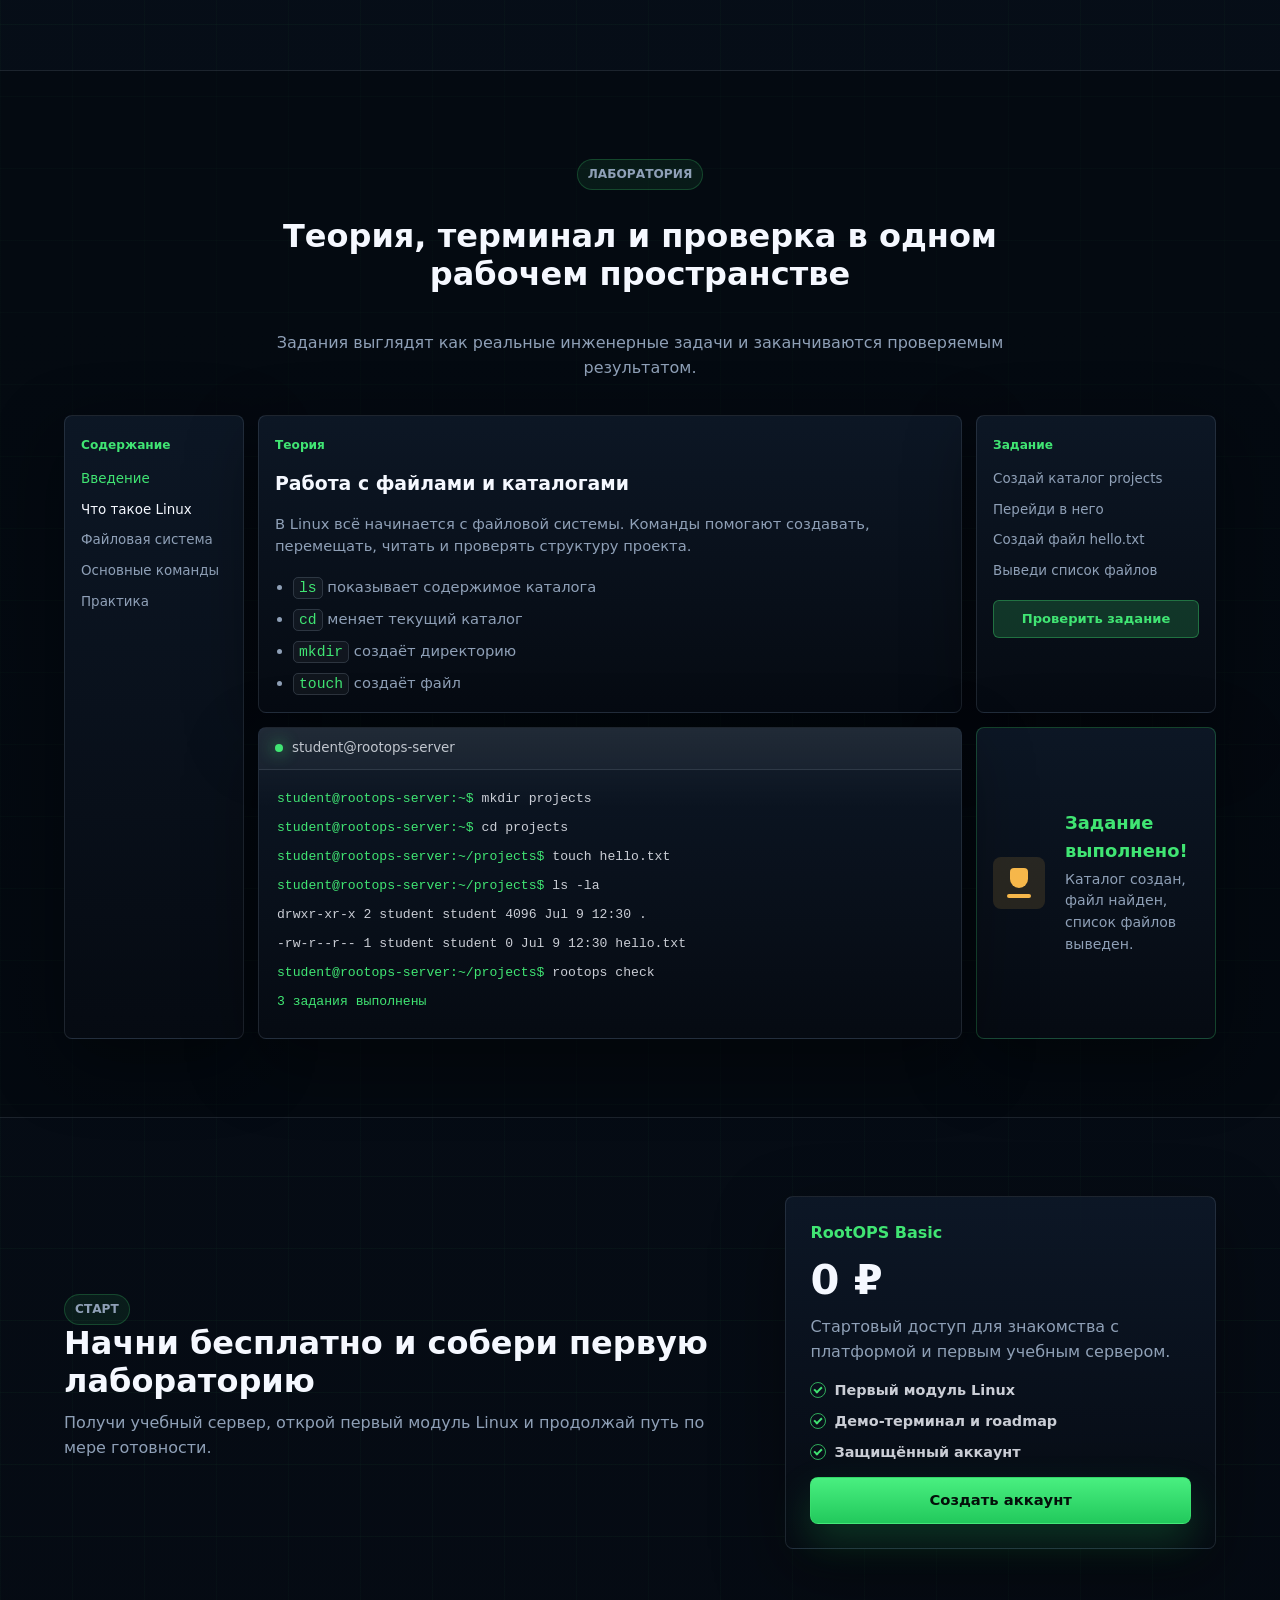
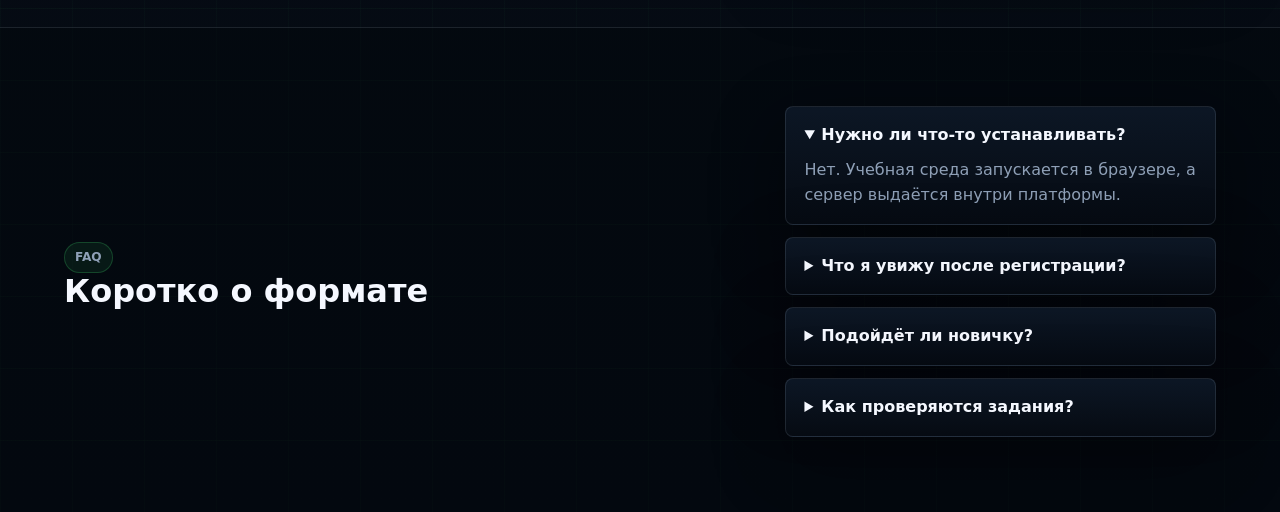
==== commit 240c7581: "Refine public hero screen" ====
--- a/index.html
+++ b/index.html
@@ -41,43 +41,43 @@
         <div class="hero-inner">
           <div class="hero-copy">
             <p class="eyebrow">DevOps-практика в браузере</p>
-            <h1 id="hero-title">Твой личный <span>DevOps-сервер</span> для обучения</h1>
+            <h1 id="hero-title">Личный Linux-<wbr />сервер <span>для DevOps-<wbr />практики</span></h1>
             <p class="hero-lead">
-              Изучай Linux, Docker, CI/CD и production-подходы через теорию, практику и живые
-              лаборатории в своём браузере.
+              После регистрации ты получаешь учебный сервер и проходишь теорию, команды и
+              лаборатории прямо в браузере.
             </p>
             <div class="hero-actions" aria-label="Быстрые действия">
-              <a class="primary-action" href="/register" data-auth-open="register">Начать бесплатно</a>
+              <a class="primary-action" href="/register" data-auth-open="register">Получить сервер</a>
               <a class="secondary-action" href="#labs">
-                <span>Как это работает</span>
+                <span>Посмотреть лабы</span>
                 <span class="play-dot" aria-hidden="true"></span>
               </a>
             </div>
             <div class="hero-badges" aria-label="Преимущества">
-              <span>Без установки</span>
-              <span>Доступ 24/7</span>
-              <span>Защищённый вход</span>
+              <span>Теория + практика</span>
+              <span>Linux-сервер после регистрации</span>
+              <span>Лабы закрыты до входа</span>
             </div>
             <dl class="hero-proof" aria-label="RootOPS в цифрах">
               <div>
-                <dt>1 мин</dt>
-                <dd>до личного сервера</dd>
-              </div>
-              <div>
-                <dt>5</dt>
-                <dd>первых DevOps-модулей</dd>
-              </div>
-              <div>
-                <dt>0 ₽</dt>
-                <dd>стартовый доступ</dd>
+                <dt>1 аккаунт</dt>
+                <dd>личная учебная среда</dd>
+              </div>
+              <div>
+                <dt>0 установок</dt>
+                <dd>работа из браузера</dd>
+              </div>
+              <div>
+                <dt>реальные лабы</dt>
+                <dd>после регистрации</dd>
               </div>
             </dl>
           </div>
 
-          <div class="terminal-card" aria-label="Демо-терминал RootOPS">
+          <div class="terminal-card hero-terminal" aria-label="Демо-терминал RootOPS">
             <div class="terminal-top">
               <span class="terminal-status"></span>
-              <span>Демо-терминал</span>
+              <span>demo-terminal / rootops</span>
               <div class="window-dots" aria-hidden="true">
                 <span></span>
                 <span></span>
@@ -85,26 +85,35 @@
               </div>
             </div>
             <div class="terminal-body">
-              <p><span>student@rootops-demo:~$</span> whoami</p>
-              <p>student</p>
-              <p><span>student@rootops-demo:~$</span> docker ps</p>
+              <p><span>guest@rootops:~$</span> rootops server status</p>
+              <p>сервер: будет создан после регистрации</p>
+              <p><span>guest@rootops:~$</span> rootops lab open linux-files</p>
               <div class="terminal-table" role="presentation">
-                <span>CONTAINER ID</span>
-                <span>IMAGE</span>
-                <span>STATUS</span>
-                <span>PORTS</span>
-              </div>
-              <p><span>student@rootops-demo:~$</span> rootops start</p>
-              <p class="terminal-note">
-                Чтобы запустить личный сервер, зарегистрируйтесь или войдите в аккаунт.
-              </p>
-              <p><span>student@rootops-demo:~$</span><i></i></p>
+                <span>МОДУЛЬ</span>
+                <span>СРЕДА</span>
+                <span>СТАТУС</span>
+                <span>ДОСТУП</span>
+                <span>Linux и файлы</span>
+                <span>Ubuntu 24.04</span>
+                <span>готово</span>
+                <span>locked</span>
+              </div>
+              <p><span>guest@rootops:~$</span> rootops start</p>
+              <p class="terminal-note">Открой аккаунт, чтобы получить личный сервер, терминал и проверку заданий.</p>
+              <div class="hero-lock" aria-label="Полный доступ после регистрации">
+                <span class="lock-icon" aria-hidden="true"></span>
+                <div>
+                  <strong>Полный доступ после регистрации</strong>
+                  <p>Реальные лабы, сервер и прогресс откроются в личном кабинете.</p>
+                </div>
+              </div>
+              <p><span>guest@rootops:~$</span><i></i></p>
             </div>
             <div class="terminal-chips" aria-label="Команды">
-              <span>whoami</span>
+              <span>rootops server</span>
               <span>ls -la</span>
               <span>docker ps</span>
-              <span>rootops start</span>
+              <span>rootops check</span>
             </div>
           </div>
         </div>
--- a/assets/styles.css
+++ b/assets/styles.css
@@ -245,12 +245,13 @@
 
 .hero {
   position: relative;
-  min-height: 780px;
+  min-height: 800px;
   overflow: hidden;
   border-bottom: 1px solid var(--line);
   background:
     linear-gradient(115deg, rgba(3, 7, 13, 0.88) 0%, rgba(3, 7, 13, 0.68) 48%, rgba(3, 7, 13, 0.94) 100%),
     linear-gradient(180deg, #050912 0%, #07101a 100%);
+  isolation: isolate;
 }
 
 .hero::before {
@@ -261,6 +262,7 @@
     linear-gradient(90deg, transparent 0%, rgba(64, 229, 115, 0.06) 46%, transparent 74%),
     repeating-linear-gradient(115deg, transparent 0 24px, rgba(38, 199, 255, 0.04) 25px 26px);
   opacity: 0.8;
+  animation: heroScan 12s ease-in-out infinite alternate;
 }
 
 .hero-map {
@@ -277,9 +279,9 @@
   position: relative;
   z-index: 1;
   display: grid;
-  grid-template-columns: minmax(0, 0.92fr) minmax(480px, 1.08fr);
+  grid-template-columns: minmax(0, 0.78fr) minmax(540px, 1.22fr);
   align-items: center;
-  gap: 58px;
+  gap: 70px;
   width: calc(100% - 112px);
   max-width: 1460px;
   margin: 0 auto;
@@ -288,7 +290,8 @@
 
 .hero-copy {
   min-width: 0;
-  max-width: 650px;
+  max-width: 620px;
+  animation: fadeUp 620ms ease both;
 }
 
 .eyebrow,
@@ -307,8 +310,9 @@
 
 .hero h1 {
   margin: 0;
-  font-size: 3.55rem;
+  font-size: 3.62rem;
   line-height: 1.08;
+  overflow-wrap: anywhere;
 }
 
 .hero h1 span {
@@ -318,7 +322,7 @@
 }
 
 .hero-lead {
-  max-width: 560px;
+  max-width: 540px;
   margin: 24px 0 0;
   color: rgba(245, 248, 255, 0.72);
   font-size: 1.08rem;
@@ -404,7 +408,7 @@
   display: grid;
   grid-template-columns: repeat(3, minmax(0, 1fr));
   gap: 10px;
-  max-width: 520px;
+  max-width: 560px;
   margin: 28px 0 0;
 }
 
@@ -427,6 +431,35 @@
   color: var(--muted);
   font-size: 0.8rem;
   line-height: 1.35;
+}
+
+.hero-copy .eyebrow,
+.hero h1,
+.hero-lead,
+.hero-actions,
+.hero-badges,
+.hero-proof {
+  animation: fadeUp 620ms ease both;
+}
+
+.hero h1 {
+  animation-delay: 70ms;
+}
+
+.hero-lead {
+  animation-delay: 140ms;
+}
+
+.hero-actions {
+  animation-delay: 210ms;
+}
+
+.hero-badges {
+  animation-delay: 280ms;
+}
+
+.hero-proof {
+  animation-delay: 350ms;
 }
 
 .terminal-card,
@@ -447,6 +480,37 @@
   overflow: hidden;
 }
 
+.hero-terminal {
+  transform: translateZ(0);
+  border-color: rgba(64, 229, 115, 0.24);
+  background:
+    linear-gradient(rgba(64, 229, 115, 0.04) 1px, transparent 1px),
+    linear-gradient(90deg, rgba(38, 199, 255, 0.025) 1px, transparent 1px),
+    linear-gradient(180deg, rgba(10, 20, 34, 0.98), rgba(2, 7, 13, 0.98));
+  background-size:
+    28px 28px,
+    28px 28px,
+    auto;
+  box-shadow:
+    0 34px 90px rgba(0, 0, 0, 0.5),
+    0 0 48px rgba(64, 229, 115, 0.12);
+  animation:
+    fadeUp 720ms ease 180ms both,
+    terminalGlow 5s ease-in-out 900ms infinite;
+  transition:
+    transform 180ms ease,
+    border-color 180ms ease,
+    box-shadow 180ms ease;
+}
+
+.hero-terminal:hover {
+  transform: translateY(-4px);
+  border-color: rgba(64, 229, 115, 0.44);
+  box-shadow:
+    0 40px 105px rgba(0, 0, 0, 0.58),
+    0 0 62px rgba(64, 229, 115, 0.18);
+}
+
 .terminal-card::before,
 .dashboard-preview::before,
 .lab-terminal::before {
@@ -455,6 +519,16 @@
   inset: 0;
   pointer-events: none;
   background: linear-gradient(180deg, rgba(255, 255, 255, 0.05), transparent 26%);
+}
+
+.hero-terminal::after {
+  content: "";
+  position: absolute;
+  inset: 42px 0 auto;
+  height: 1px;
+  pointer-events: none;
+  background: linear-gradient(90deg, transparent, rgba(64, 229, 115, 0.65), transparent);
+  opacity: 0.72;
 }
 
 .terminal-top {
@@ -512,6 +586,12 @@
   line-height: 1.6;
 }
 
+.hero-terminal .terminal-body {
+  min-height: 390px;
+  padding: 28px;
+  font-size: 0.96rem;
+}
+
 .terminal-body p {
   margin: 0 0 8px;
   overflow-wrap: anywhere;
@@ -525,6 +605,11 @@
 .terminal-note {
   max-width: 560px;
   color: rgba(245, 248, 255, 0.76);
+}
+
+.hero-terminal .terminal-note {
+  margin-top: 10px;
+  color: rgba(245, 248, 255, 0.84);
 }
 
 .terminal-body i {
@@ -546,6 +631,89 @@
   font-family: "Cascadia Mono", "SFMono-Regular", Consolas, monospace;
   font-size: 0.82rem;
   font-weight: 760;
+}
+
+.hero-terminal .terminal-table {
+  margin: 10px 0 14px;
+  border: 1px solid rgba(148, 163, 184, 0.16);
+  border-radius: 8px;
+  padding: 12px;
+  background: rgba(255, 255, 255, 0.035);
+}
+
+.hero-terminal .terminal-table span:nth-child(-n + 4) {
+  color: var(--muted-2);
+  font-size: 0.74rem;
+}
+
+.hero-terminal .terminal-table span:nth-child(8) {
+  color: #ffca75;
+}
+
+.hero-lock {
+  display: grid;
+  grid-template-columns: 42px 1fr;
+  align-items: center;
+  gap: 14px;
+  max-width: 560px;
+  margin: 20px 0 14px;
+  border: 1px solid rgba(64, 229, 115, 0.3);
+  border-radius: 8px;
+  padding: 14px;
+  background:
+    linear-gradient(135deg, rgba(64, 229, 115, 0.14), rgba(38, 199, 255, 0.06)),
+    rgba(255, 255, 255, 0.035);
+  box-shadow: inset 0 0 26px rgba(64, 229, 115, 0.05);
+}
+
+.hero-lock strong {
+  display: block;
+  color: var(--green);
+  font-size: 0.94rem;
+}
+
+.hero-lock p {
+  margin: 2px 0 0;
+  color: rgba(245, 248, 255, 0.72);
+  font-family: Inter, ui-sans-serif, system-ui, -apple-system, BlinkMacSystemFont, "Segoe UI", sans-serif;
+  font-size: 0.86rem;
+  line-height: 1.35;
+}
+
+.lock-icon {
+  position: relative;
+  display: block;
+  width: 42px;
+  height: 42px;
+  border: 1px solid rgba(64, 229, 115, 0.28);
+  border-radius: 8px;
+  background: rgba(3, 7, 13, 0.5);
+}
+
+.lock-icon::before,
+.lock-icon::after {
+  content: "";
+  position: absolute;
+  left: 50%;
+  transform: translateX(-50%);
+}
+
+.lock-icon::before {
+  top: 9px;
+  width: 16px;
+  height: 13px;
+  border: 2px solid var(--green);
+  border-bottom: 0;
+  border-radius: 12px 12px 0 0;
+}
+
+.lock-icon::after {
+  bottom: 9px;
+  width: 22px;
+  height: 18px;
+  border-radius: 5px;
+  background: var(--green);
+  box-shadow: 0 0 18px rgba(64, 229, 115, 0.42);
 }
 
 .terminal-table span {
@@ -1974,6 +2142,54 @@
   }
 }
 
+@keyframes fadeUp {
+  from {
+    opacity: 0;
+    transform: translateY(16px);
+  }
+
+  to {
+    opacity: 1;
+    transform: translateY(0);
+  }
+}
+
+@keyframes terminalGlow {
+  0%,
+  100% {
+    box-shadow:
+      0 34px 90px rgba(0, 0, 0, 0.5),
+      0 0 42px rgba(64, 229, 115, 0.1);
+  }
+
+  50% {
+    box-shadow:
+      0 34px 90px rgba(0, 0, 0, 0.5),
+      0 0 64px rgba(64, 229, 115, 0.19);
+  }
+}
+
+@keyframes heroScan {
+  from {
+    transform: translateX(-1.5%);
+  }
+
+  to {
+    transform: translateX(1.5%);
+  }
+}
+
+@media (prefers-reduced-motion: reduce) {
+  .hero,
+  .hero *,
+  .hero::before,
+  .hero::after {
+    animation-duration: 1ms !important;
+    animation-iteration-count: 1 !important;
+    transition-duration: 1ms !important;
+  }
+}
+
 @media (max-width: 1180px) {
   .site-header {
     grid-template-columns: auto 1fr;
@@ -2058,10 +2274,14 @@
 
 @media (max-width: 760px) {
   .site-header {
+    display: flex;
     grid-template-columns: 1fr auto;
+    justify-content: space-between;
+    width: 100vw;
+    max-width: 100vw;
     gap: 12px;
     min-height: 64px;
-    padding: 12px 16px;
+    padding: 12px 28px 12px 16px;
   }
 
   .brand {
@@ -2079,6 +2299,7 @@
   }
 
   .header-actions {
+    flex: 0 0 auto;
     gap: 8px;
   }
 
@@ -2093,6 +2314,10 @@
     display: none;
   }
 
+  .signup-action {
+    max-width: 132px;
+  }
+
   .hero {
     min-height: auto;
   }
@@ -2107,17 +2332,26 @@
   .section-inner,
   .feature-shell {
     width: calc(100% - 28px);
+    max-width: calc(100vw - 28px);
   }
 
   .hero-inner {
     grid-template-columns: 1fr;
-    gap: 30px;
-    padding: 104px 0 104px;
+    width: calc(100% - 56px);
+    max-width: calc(100vw - 56px);
+    gap: 24px;
+    padding: 104px 0 86px;
   }
 
   .hero h1 {
-    font-size: 2.34rem;
+    font-size: 2.02rem;
     line-height: 1.12;
+  }
+
+  .hero-copy,
+  .hero-terminal {
+    width: 100%;
+    max-width: 100%;
   }
 
   .hero-lead {
@@ -2140,8 +2374,42 @@
   }
 
   .hero-proof {
-    grid-template-columns: 1fr;
-    max-width: none;
+    display: none;
+  }
+
+  .hero-terminal .terminal-body {
+    min-height: 340px;
+    max-width: 100%;
+    overflow-x: hidden;
+    padding: 18px;
+    font-size: 0.84rem;
+  }
+
+  .hero-terminal .terminal-top,
+  .hero-terminal .terminal-chips,
+  .hero-terminal .terminal-table,
+  .hero-lock {
+    max-width: 100%;
+    min-width: 0;
+  }
+
+  .hero-terminal .terminal-table {
+    grid-template-columns: 1fr 1fr;
+  }
+
+  .hero-terminal .terminal-body p,
+  .hero-terminal .terminal-chips span {
+    overflow-wrap: anywhere;
+  }
+
+  .hero-lock {
+    grid-template-columns: 36px 1fr;
+    padding: 12px;
+  }
+
+  .lock-icon {
+    width: 36px;
+    height: 36px;
   }
 
   .terminal-table {
@@ -2252,3 +2520,24 @@
     padding: 24px 18px;
   }
 }
+
+@media (max-width: 600px) {
+  .site-header {
+    padding-right: 16px;
+  }
+
+  .header-actions {
+    display: none;
+  }
+
+  .hero-inner {
+    width: min(calc(100% - 56px), 340px);
+    max-width: min(calc(100vw - 56px), 340px);
+    margin-right: auto;
+    margin-left: 28px;
+  }
+
+  .hero h1 {
+    font-size: 1.92rem;
+  }
+}
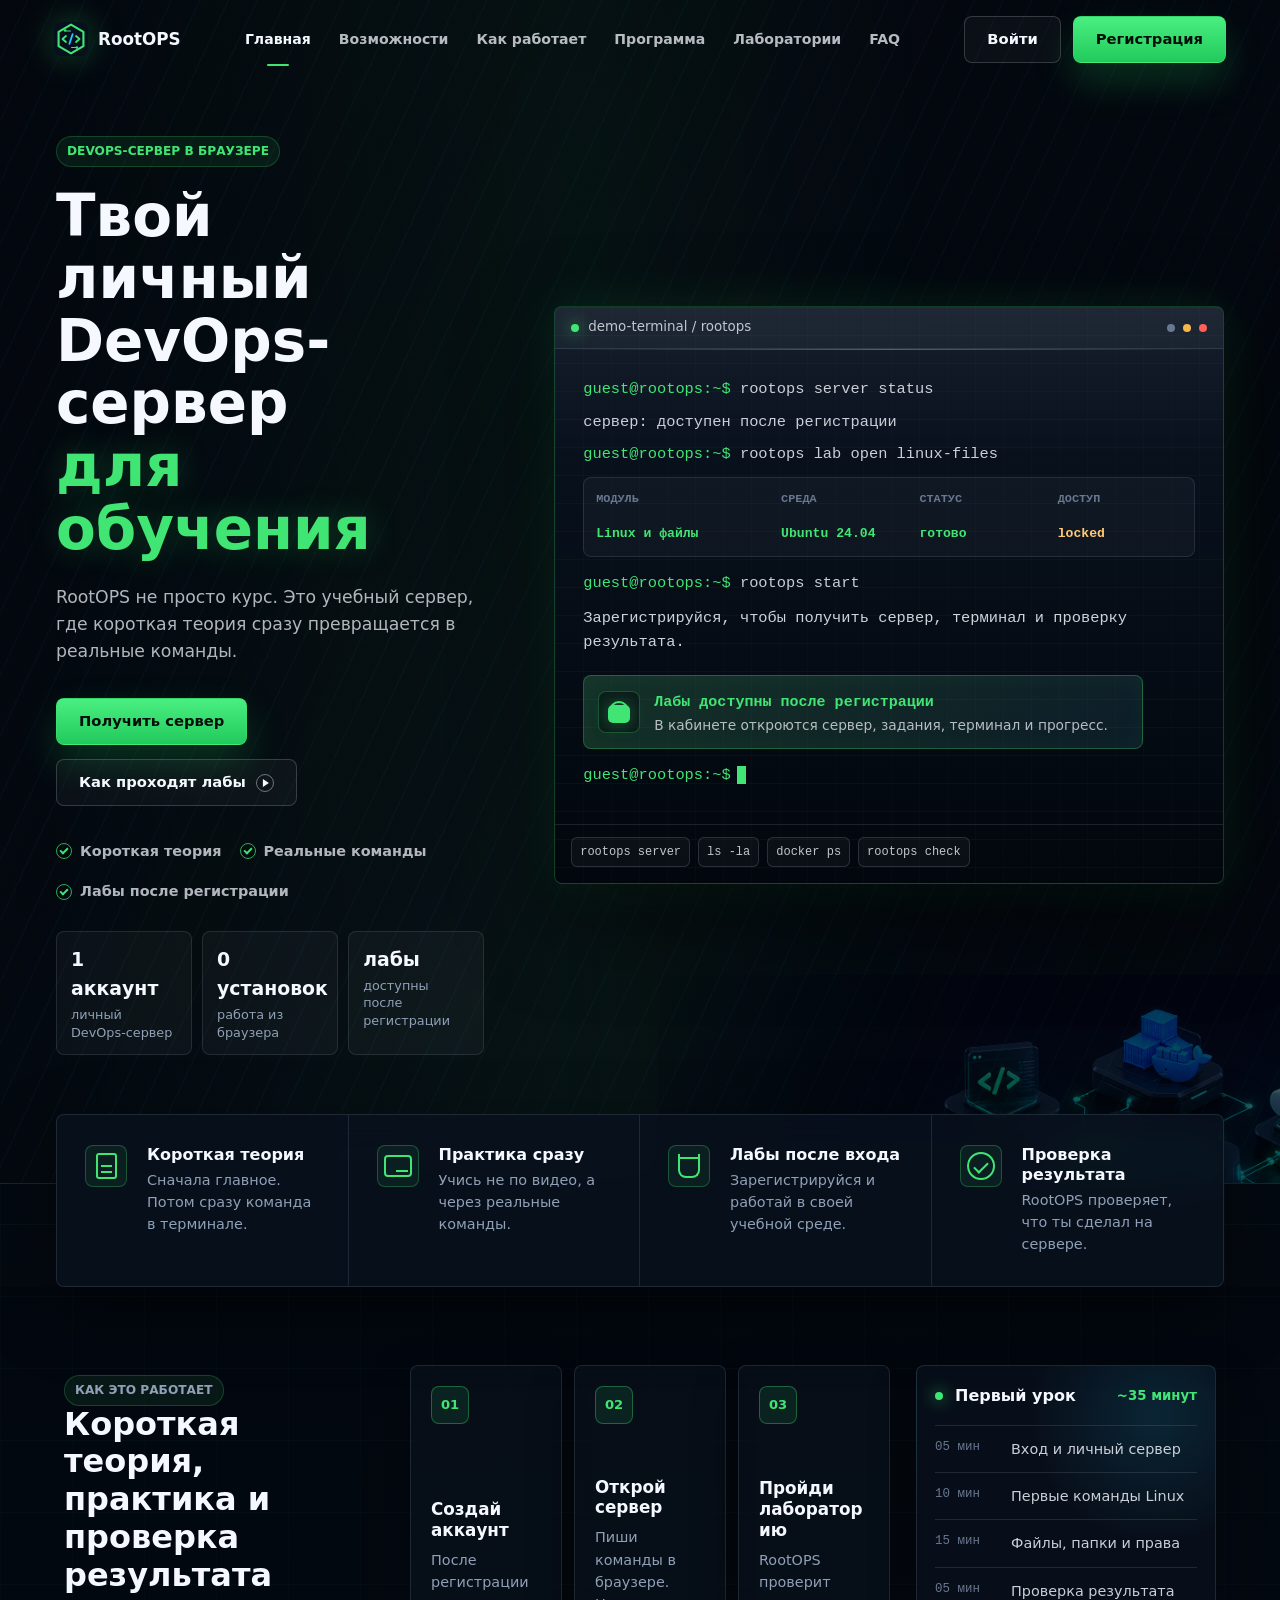
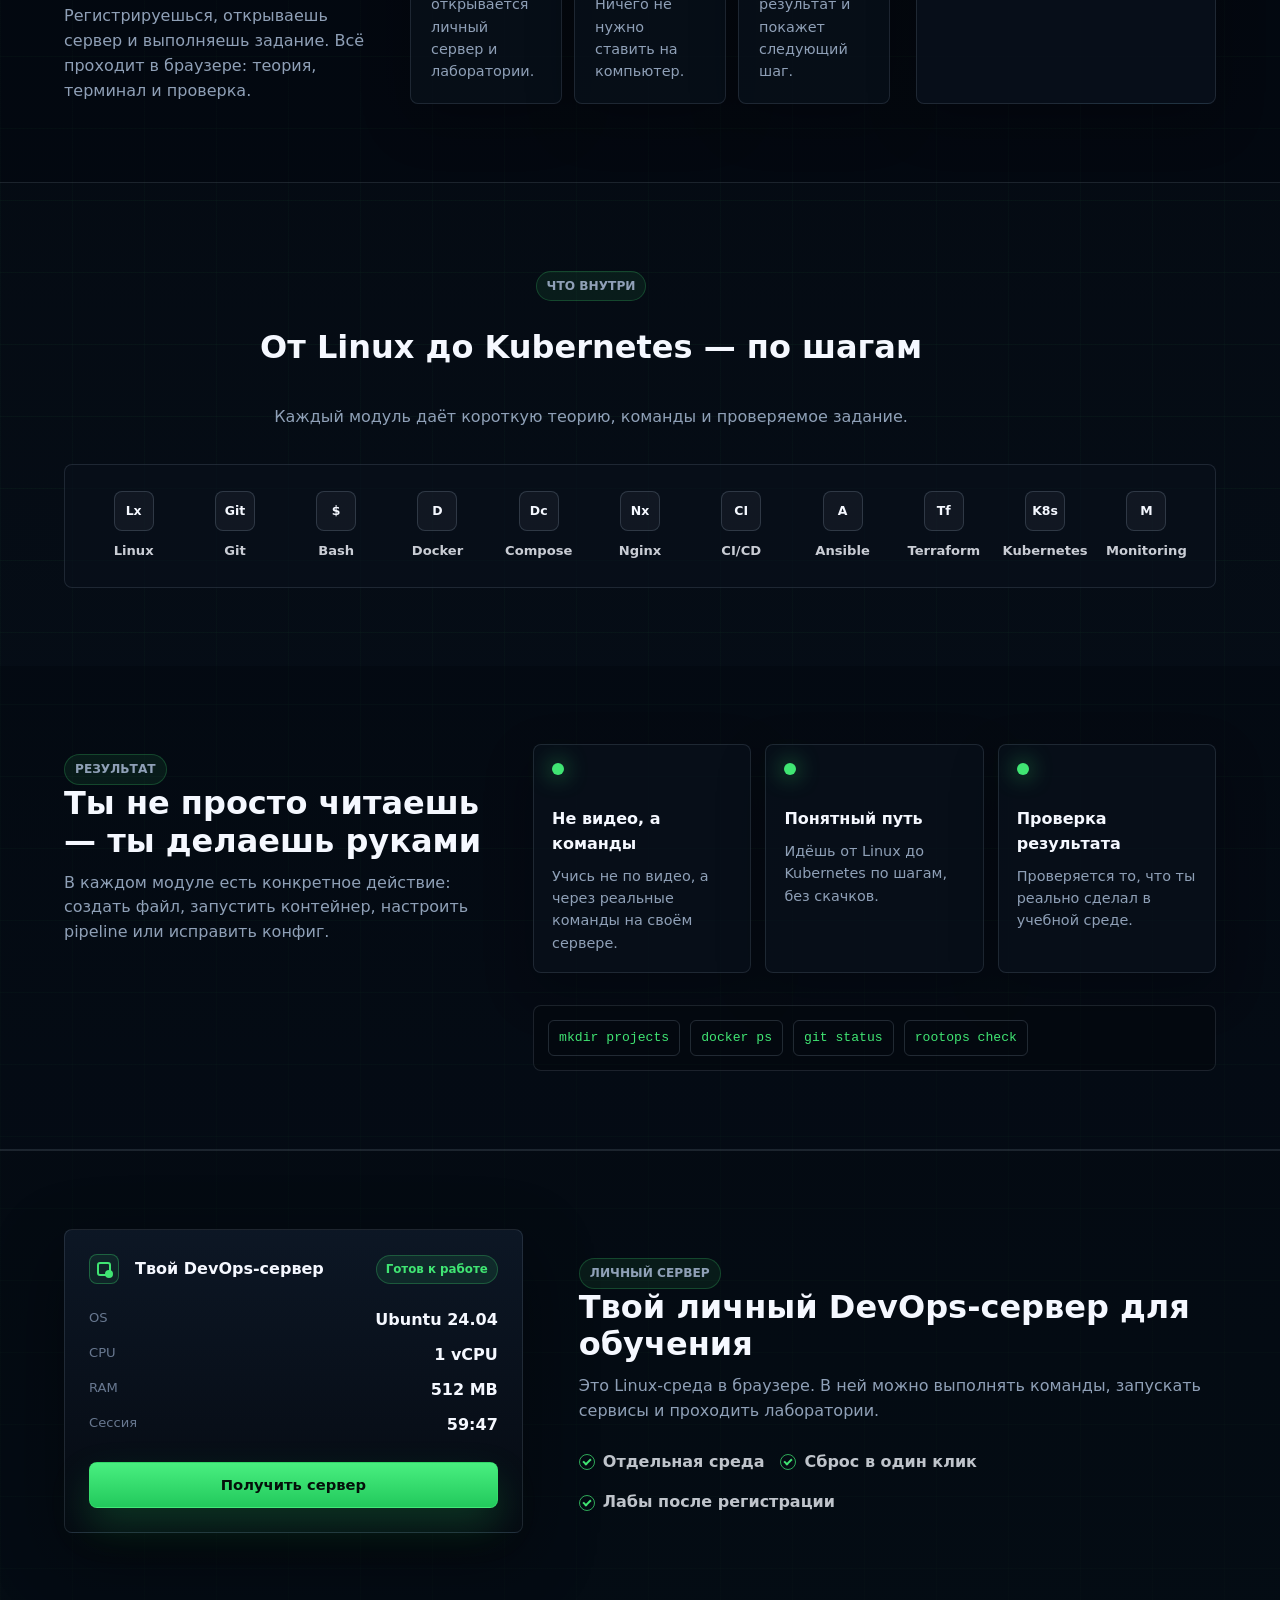
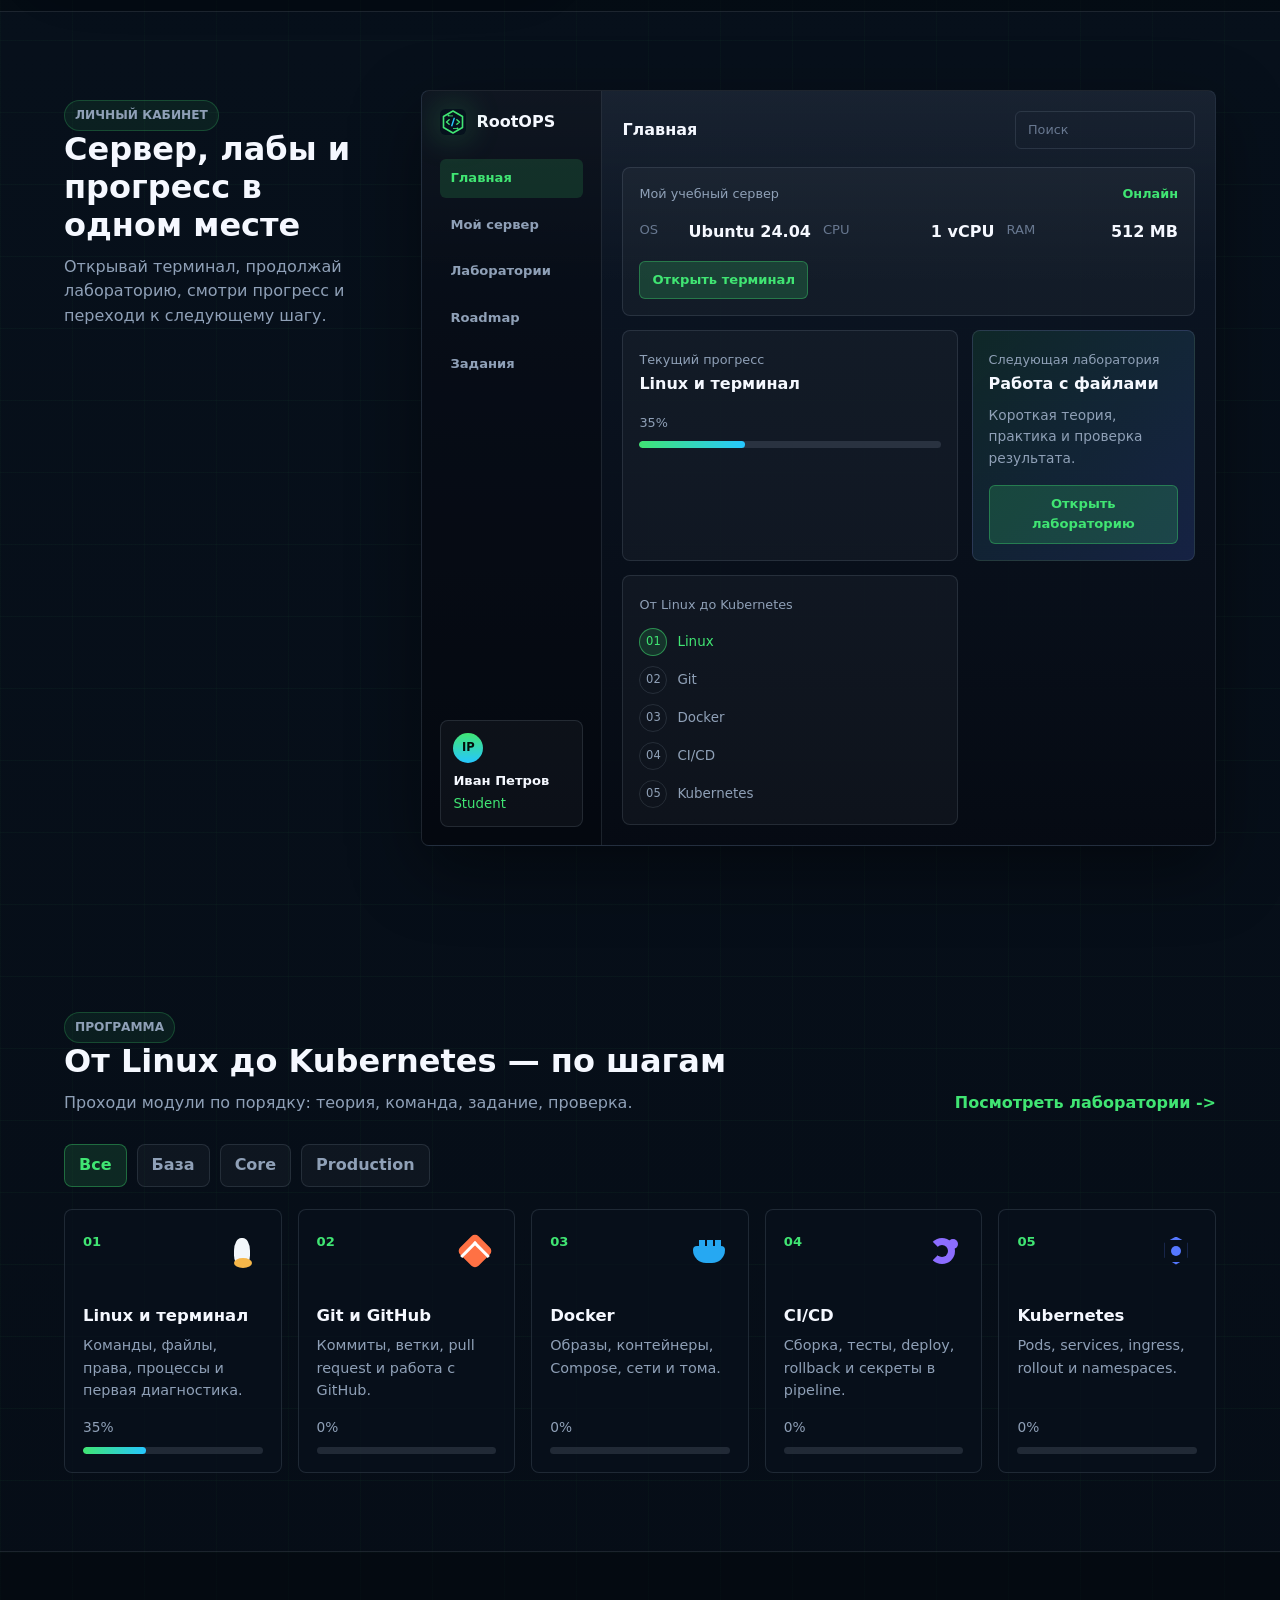
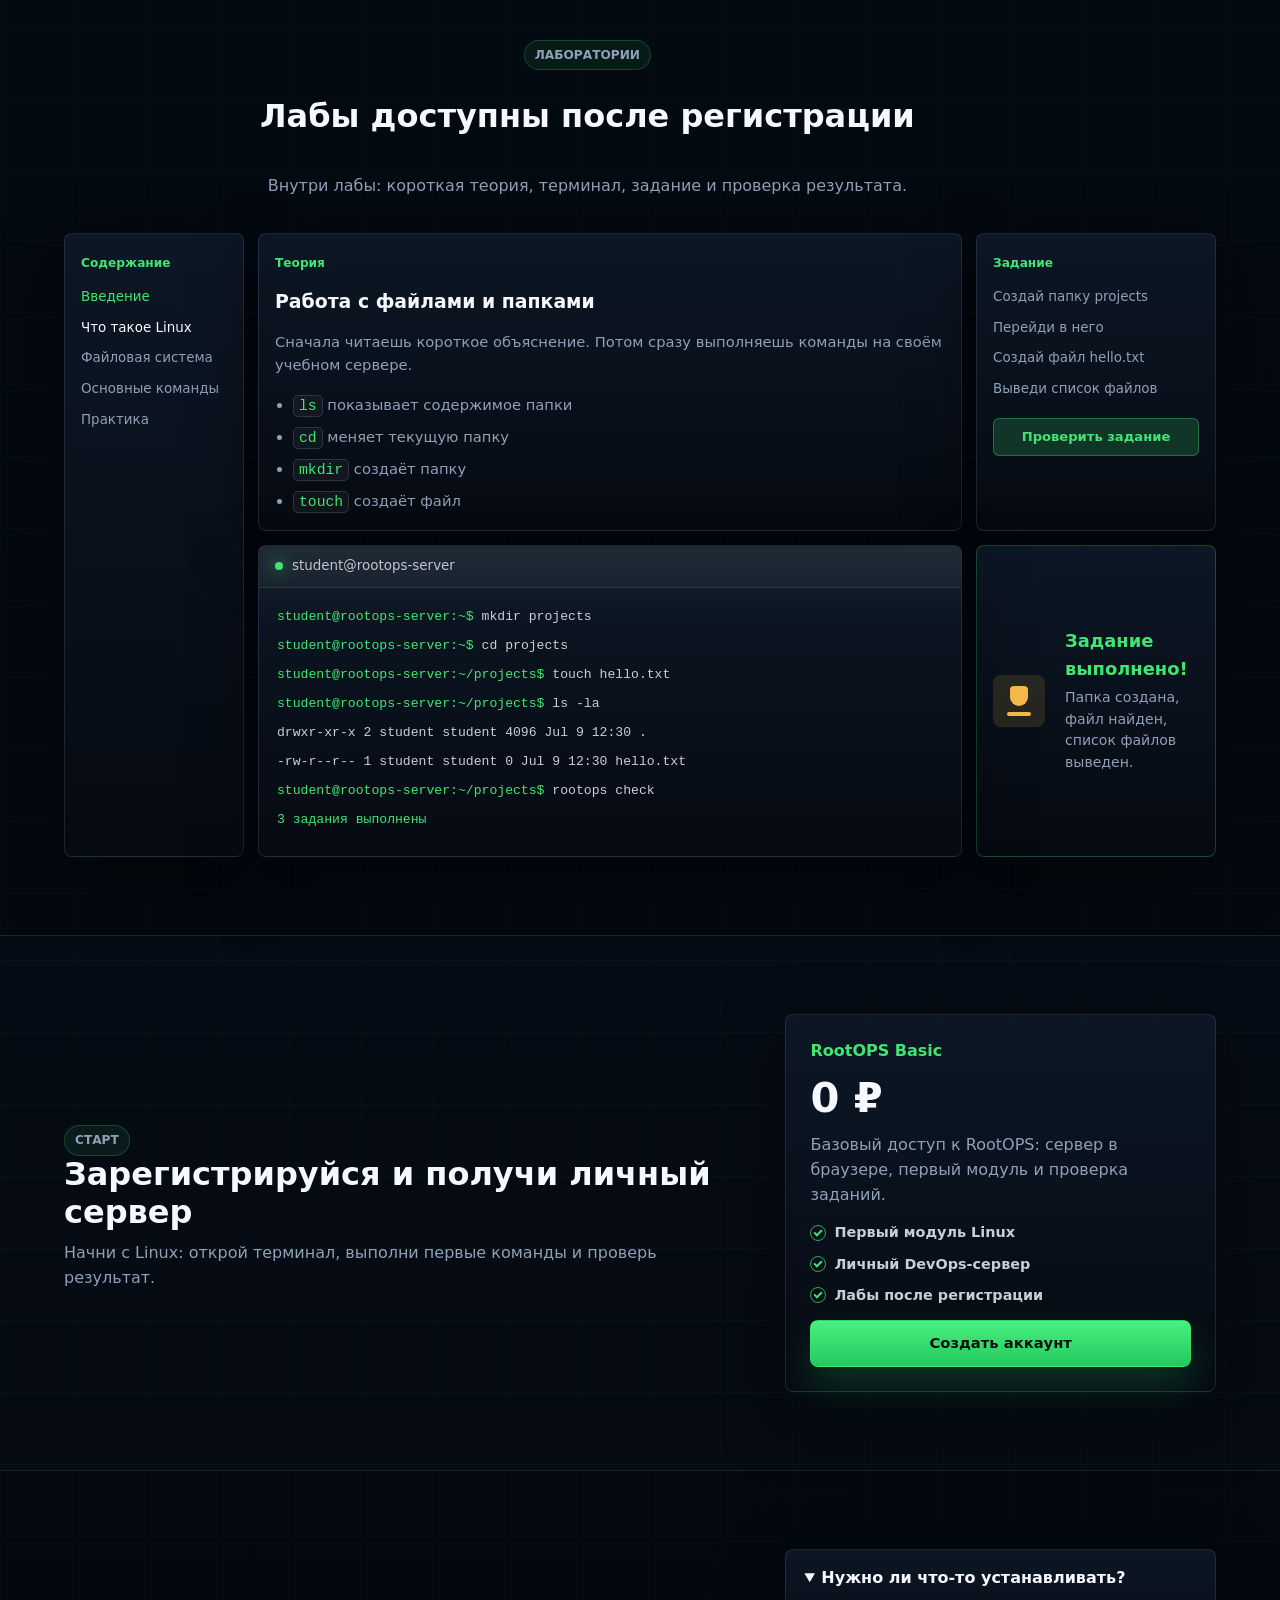
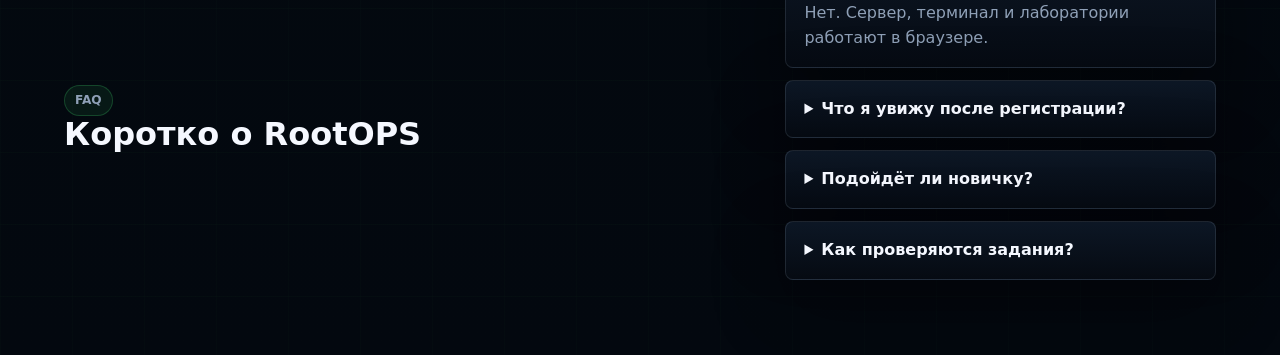
==== commit 2a043cff: "Improve landing page copy" ====
--- a/index.html
+++ b/index.html
@@ -5,7 +5,7 @@
     <meta name="viewport" content="width=device-width, initial-scale=1" />
     <meta
       name="description"
-      content="RootOPS - практическая DevOps-платформа с личным учебным сервером, лабораториями, roadmap и защищённой авторизацией."
+      content="RootOPS - личный DevOps-сервер в браузере: короткая теория, реальные команды, лабы и проверка результата после регистрации."
     />
     <title>RootOPS - личный DevOps-сервер для обучения</title>
     <link rel="icon" href="assets/rootops-logo.svg" type="image/svg+xml" />
@@ -40,36 +40,36 @@
         <img class="hero-map" src="assets/rootops-devops-map.png" alt="" />
         <div class="hero-inner">
           <div class="hero-copy">
-            <p class="eyebrow">DevOps-практика в браузере</p>
-            <h1 id="hero-title">Личный Linux-<wbr />сервер <span>для DevOps-<wbr />практики</span></h1>
+            <p class="eyebrow">DevOps-сервер в браузере</p>
+            <h1 id="hero-title">Твой личный DevOps-<wbr />сервер <span>для обучения</span></h1>
             <p class="hero-lead">
-              После регистрации ты получаешь учебный сервер и проходишь теорию, команды и
-              лаборатории прямо в браузере.
+              RootOPS не просто курс. Это учебный сервер, где короткая теория сразу
+              превращается в реальные команды.
             </p>
             <div class="hero-actions" aria-label="Быстрые действия">
               <a class="primary-action" href="/register" data-auth-open="register">Получить сервер</a>
               <a class="secondary-action" href="#labs">
-                <span>Посмотреть лабы</span>
+                <span>Как проходят лабы</span>
                 <span class="play-dot" aria-hidden="true"></span>
               </a>
             </div>
             <div class="hero-badges" aria-label="Преимущества">
-              <span>Теория + практика</span>
-              <span>Linux-сервер после регистрации</span>
-              <span>Лабы закрыты до входа</span>
+              <span>Короткая теория</span>
+              <span>Реальные команды</span>
+              <span>Лабы после регистрации</span>
             </div>
             <dl class="hero-proof" aria-label="RootOPS в цифрах">
               <div>
                 <dt>1 аккаунт</dt>
-                <dd>личная учебная среда</dd>
+                <dd>личный DevOps-сервер</dd>
               </div>
               <div>
                 <dt>0 установок</dt>
                 <dd>работа из браузера</dd>
               </div>
               <div>
-                <dt>реальные лабы</dt>
-                <dd>после регистрации</dd>
+                <dt>лабы</dt>
+                <dd>доступны после регистрации</dd>
               </div>
             </dl>
           </div>
@@ -86,7 +86,7 @@
             </div>
             <div class="terminal-body">
               <p><span>guest@rootops:~$</span> rootops server status</p>
-              <p>сервер: будет создан после регистрации</p>
+              <p>сервер: доступен после регистрации</p>
               <p><span>guest@rootops:~$</span> rootops lab open linux-files</p>
               <div class="terminal-table" role="presentation">
                 <span>МОДУЛЬ</span>
@@ -99,12 +99,12 @@
                 <span>locked</span>
               </div>
               <p><span>guest@rootops:~$</span> rootops start</p>
-              <p class="terminal-note">Открой аккаунт, чтобы получить личный сервер, терминал и проверку заданий.</p>
+              <p class="terminal-note">Зарегистрируйся, чтобы получить сервер, терминал и проверку результата.</p>
               <div class="hero-lock" aria-label="Полный доступ после регистрации">
                 <span class="lock-icon" aria-hidden="true"></span>
                 <div>
-                  <strong>Полный доступ после регистрации</strong>
-                  <p>Реальные лабы, сервер и прогресс откроются в личном кабинете.</p>
+                  <strong>Лабы доступны после регистрации</strong>
+                  <p>В кабинете откроются сервер, задания, терминал и прогресс.</p>
                 </div>
               </div>
               <p><span>guest@rootops:~$</span><i></i></p>
@@ -119,34 +119,34 @@
         </div>
       </section>
 
-      <section class="feature-shell" id="features" aria-label="Возможности платформы">
+      <section class="feature-shell" id="features" aria-label="Что даёт RootOPS">
         <div class="feature-grid">
           <article class="feature-item">
             <span class="feature-icon icon-theory" aria-hidden="true"></span>
             <div>
-              <h2>Теория без воды</h2>
-              <p>Короткие конспекты и понятные объяснения перед практикой.</p>
+              <h2>Короткая теория</h2>
+              <p>Сначала главное. Потом сразу команда в терминале.</p>
             </div>
           </article>
           <article class="feature-item">
             <span class="feature-icon icon-terminal" aria-hidden="true"></span>
             <div>
               <h2>Практика сразу</h2>
-              <p>Команды выполняются в реальном окружении, а не в симуляторе.</p>
+              <p>Учись не по видео, а через реальные команды.</p>
             </div>
           </article>
           <article class="feature-item">
             <span class="feature-icon icon-labs" aria-hidden="true"></span>
             <div>
-              <h2>Живые лаборатории</h2>
-              <p>Изолированные стенды для безопасных экспериментов.</p>
+              <h2>Лабы после входа</h2>
+              <p>Зарегистрируйся и работай в своей учебной среде.</p>
             </div>
           </article>
           <article class="feature-item">
             <span class="feature-icon icon-check" aria-hidden="true"></span>
             <div>
-              <h2>Проверка и прогресс</h2>
-              <p>Система проверяет задания и показывает рост навыков.</p>
+              <h2>Проверка результата</h2>
+              <p>RootOPS проверяет, что ты сделал на сервере.</p>
             </div>
           </article>
         </div>
@@ -156,10 +156,10 @@
         <div class="section-inner how-layout">
           <div>
             <p class="section-kicker">Как это работает</p>
-            <h2 id="how-title">От регистрации до первой проверки за один короткий заход</h2>
+            <h2 id="how-title">Короткая теория, практика и проверка результата</h2>
             <p>
-              RootOPS убирает лишнюю настройку окружения: ты сразу попадаешь в рабочую среду,
-              открываешь лабораторию и видишь, что именно получилось.
+              Регистрируешься, открываешь сервер и выполняешь задание. Всё проходит в браузере:
+              теория, терминал и проверка.
             </p>
           </div>
 
@@ -167,31 +167,31 @@
             <article class="step-card">
               <span>01</span>
               <h3>Создай аккаунт</h3>
-              <p>Регистрация занимает минуту, а сессия хранится на сервере в защищённой cookie.</p>
+              <p>После регистрации открывается личный сервер и лаборатории.</p>
             </article>
             <article class="step-card">
               <span>02</span>
               <h3>Открой сервер</h3>
-              <p>Получаешь Linux-среду в браузере и выполняешь команды без локальной установки.</p>
+              <p>Пиши команды в браузере. Ничего не нужно ставить на компьютер.</p>
             </article>
             <article class="step-card">
               <span>03</span>
               <h3>Пройди лабораторию</h3>
-              <p>Система проверяет результат и показывает, что уже освоено, а что будет дальше.</p>
+              <p>RootOPS проверит результат и покажет следующий шаг.</p>
             </article>
           </div>
 
           <aside class="session-card" aria-label="Первый учебный сеанс">
             <div class="session-card-head">
               <span class="terminal-status"></span>
-              <strong>Первый сеанс</strong>
+              <strong>Первый урок</strong>
               <small>~35 минут</small>
             </div>
             <ol>
-              <li><span>05 мин</span>Вход и запуск сервера</li>
-              <li><span>10 мин</span>Команды Linux и навигация</li>
-              <li><span>15 мин</span>Файлы, каталоги и права</li>
-              <li><span>05 мин</span>Автоматическая проверка</li>
+              <li><span>05 мин</span>Вход и личный сервер</li>
+              <li><span>10 мин</span>Первые команды Linux</li>
+              <li><span>15 мин</span>Файлы, папки и права</li>
+              <li><span>05 мин</span>Проверка результата</li>
             </ol>
           </aside>
         </div>
@@ -200,9 +200,9 @@
       <section class="section tools-section" aria-labelledby="tools-title">
         <div class="section-inner">
           <div class="section-heading centered">
-            <p class="section-kicker">Учебная среда</p>
-            <h2 id="tools-title">Что тебя ждёт в RootOPS</h2>
-            <p>Полный путь DevOps-инженера от основ Linux до production-инструментов.</p>
+            <p class="section-kicker">Что внутри</p>
+            <h2 id="tools-title">От Linux до Kubernetes — по шагам</h2>
+            <p>Каждый модуль даёт короткую теорию, команды и проверяемое задание.</p>
           </div>
 
           <div class="tool-grid" aria-label="Темы обучения">
@@ -225,28 +225,28 @@
         <div class="section-inner outcome-layout">
           <div class="outcome-copy">
             <p class="section-kicker">Результат</p>
-            <h2 id="outcome-title">После первых лабораторий у тебя остаётся не конспект, а рабочий навык</h2>
+            <h2 id="outcome-title">Ты не просто читаешь — ты делаешь руками</h2>
             <p>
-              Каждый модуль заканчивается проверяемым действием: созданный файл, поднятый контейнер,
-              настроенный pipeline или исправленная конфигурация.
+              В каждом модуле есть конкретное действие: создать файл, запустить контейнер,
+              настроить pipeline или исправить конфиг.
             </p>
           </div>
 
           <div class="outcome-grid">
             <article>
               <span class="outcome-dot"></span>
-              <h3>Команды руками</h3>
-              <p>Ты не смотришь видео пассивно, а выполняешь команды в своей среде.</p>
+              <h3>Не видео, а команды</h3>
+              <p>Учись не по видео, а через реальные команды на своём сервере.</p>
             </article>
             <article>
               <span class="outcome-dot"></span>
-              <h3>Понятный следующий шаг</h3>
-              <p>Roadmap показывает, какой модуль продолжить и какой навык закрыт.</p>
+              <h3>Понятный путь</h3>
+              <p>Идёшь от Linux до Kubernetes по шагам, без скачков.</p>
             </article>
             <article>
               <span class="outcome-dot"></span>
               <h3>Проверка результата</h3>
-              <p>Задания проверяются по состоянию окружения, а не по нажатию кнопки «готово».</p>
+              <p>Проверяется то, что ты реально сделал в учебной среде.</p>
             </article>
           </div>
 
@@ -264,7 +264,7 @@
           <article class="server-card">
             <div class="server-card-head">
               <span class="server-icon" aria-hidden="true"></span>
-              <strong>Твой учебный сервер</strong>
+              <strong>Твой DevOps-сервер</strong>
               <span class="status-pill">Готов к работе</span>
             </div>
             <dl class="server-specs">
@@ -289,16 +289,16 @@
           </article>
 
           <div class="server-copy">
-            <p class="section-kicker">Личная лаборатория</p>
-            <h2 id="server-title">Каждый студент получает личный учебный сервер</h2>
+            <p class="section-kicker">Личный сервер</p>
+            <h2 id="server-title">Твой личный DevOps-сервер для обучения</h2>
             <p>
-              Полноценная Linux-среда, где можно выполнять команды, устанавливать пакеты,
-              запускать сервисы и учиться на практике.
+              Это Linux-среда в браузере. В ней можно выполнять команды, запускать сервисы
+              и проходить лаборатории.
             </p>
             <ul class="check-list">
-              <li>Изолированная среда</li>
+              <li>Отдельная среда</li>
               <li>Сброс в один клик</li>
-              <li>Безопасно и стабильно</li>
+              <li>Лабы после регистрации</li>
             </ul>
           </div>
         </div>
@@ -308,10 +308,10 @@
         <div class="section-inner dashboard-layout">
           <div class="dashboard-copy">
             <p class="section-kicker">Личный кабинет</p>
-            <h2 id="dashboard-title">Видишь сервер, прогресс и следующие шаги в одном месте</h2>
+            <h2 id="dashboard-title">Сервер, лабы и прогресс в одном месте</h2>
             <p>
-              Интерфейс собран вокруг ежедневной практики: продолжить лабораторию, открыть
-              терминал, проверить задание и двигаться по roadmap.
+              Открывай терминал, продолжай лабораторию, смотри прогресс и переходи к
+              следующему шагу.
             </p>
           </div>
 
@@ -362,14 +362,14 @@
                 </article>
 
                 <article class="preview-panel learning-panel">
-                  <span>Продолжи обучение</span>
+                  <span>Следующая лаборатория</span>
                   <strong>Работа с файлами</strong>
-                  <p>Основы работы с системой, файлами, правами и процессами.</p>
-                  <button type="button">Продолжить лабораторию</button>
+                  <p>Короткая теория, практика и проверка результата.</p>
+                  <button type="button">Открыть лабораторию</button>
                 </article>
 
                 <article class="preview-panel roadmap-panel">
-                  <span>Твой путь в DevOps</span>
+                  <span>От Linux до Kubernetes</span>
                   <ol>
                     <li class="is-current"><span>01</span>Linux</li>
                     <li><span>02</span>Git</li>
@@ -389,10 +389,10 @@
           <div class="section-heading">
             <div>
               <p class="section-kicker">Программа</p>
-              <h2 id="roadmap-title">Roadmap от нуля до уверенной практики</h2>
-              <p>Выбирай направление и проходи модули через лаборатории с проверкой результата.</p>
-            </div>
-            <a class="section-link" href="#labs">Открыть лаборатории</a>
+              <h2 id="roadmap-title">От Linux до Kubernetes — по шагам</h2>
+              <p>Проходи модули по порядку: теория, команда, задание, проверка.</p>
+            </div>
+            <a class="section-link" href="#labs">Посмотреть лаборатории</a>
           </div>
 
           <div class="filters" aria-label="Фильтр модулей">
@@ -415,7 +415,7 @@
               <span class="course-number">01</span>
               <span class="course-icon linux-icon" aria-hidden="true"></span>
               <h3>Linux и терминал</h3>
-              <p>Файловая система, права, процессы, пакеты, SSH и базовая диагностика.</p>
+              <p>Команды, файлы, права, процессы и первая диагностика.</p>
               <div class="progress-row">
                 <span>35%</span>
                 <span class="progress-bar"><span style="width: 35%"></span></span>
@@ -425,7 +425,7 @@
               <span class="course-number">02</span>
               <span class="course-icon git-icon" aria-hidden="true"></span>
               <h3>Git и GitHub</h3>
-              <p>История изменений, ветки, pull request, релизы и командная работа.</p>
+              <p>Коммиты, ветки, pull request и работа с GitHub.</p>
               <div class="progress-row">
                 <span>0%</span>
                 <span class="progress-bar"><span style="width: 0%"></span></span>
@@ -435,7 +435,7 @@
               <span class="course-number">03</span>
               <span class="course-icon docker-icon" aria-hidden="true"></span>
               <h3>Docker</h3>
-              <p>Образы, контейнеры, Compose, volume, network и healthcheck.</p>
+              <p>Образы, контейнеры, Compose, сети и тома.</p>
               <div class="progress-row">
                 <span>0%</span>
                 <span class="progress-bar"><span style="width: 0%"></span></span>
@@ -445,7 +445,7 @@
               <span class="course-number">04</span>
               <span class="course-icon cicd-icon" aria-hidden="true"></span>
               <h3>CI/CD</h3>
-              <p>Сборка, тесты, delivery, deploy, rollback и секреты в pipeline.</p>
+              <p>Сборка, тесты, deploy, rollback и секреты в pipeline.</p>
               <div class="progress-row">
                 <span>0%</span>
                 <span class="progress-bar"><span style="width: 0%"></span></span>
@@ -455,7 +455,7 @@
               <span class="course-number">05</span>
               <span class="course-icon kube-icon" aria-hidden="true"></span>
               <h3>Kubernetes</h3>
-              <p>Pods, service, ingress, rollout, namespaces и базовая эксплуатация.</p>
+              <p>Pods, services, ingress, rollout и namespaces.</p>
               <div class="progress-row">
                 <span>0%</span>
                 <span class="progress-bar"><span style="width: 0%"></span></span>
@@ -468,9 +468,9 @@
       <section class="section practice-section" id="labs" aria-labelledby="labs-title">
         <div class="section-inner">
           <div class="section-heading centered">
-            <p class="section-kicker">Лаборатория</p>
-            <h2 id="labs-title">Теория, терминал и проверка в одном рабочем пространстве</h2>
-            <p>Задания выглядят как реальные инженерные задачи и заканчиваются проверяемым результатом.</p>
+            <p class="section-kicker">Лаборатории</p>
+            <h2 id="labs-title">Лабы доступны после регистрации</h2>
+            <p>Внутри лабы: короткая теория, терминал, задание и проверка результата.</p>
           </div>
 
           <div class="lab-workspace" aria-label="Пример лаборатории">
@@ -487,15 +487,15 @@
 
             <article class="lab-panel lab-theory">
               <span>Теория</span>
-              <h3>Работа с файлами и каталогами</h3>
+              <h3>Работа с файлами и папками</h3>
               <p>
-                В Linux всё начинается с файловой системы. Команды помогают создавать,
-                перемещать, читать и проверять структуру проекта.
+                Сначала читаешь короткое объяснение. Потом сразу выполняешь команды
+                на своём учебном сервере.
               </p>
               <ul>
-                <li><code>ls</code> показывает содержимое каталога</li>
-                <li><code>cd</code> меняет текущий каталог</li>
-                <li><code>mkdir</code> создаёт директорию</li>
+                <li><code>ls</code> показывает содержимое папки</li>
+                <li><code>cd</code> меняет текущую папку</li>
+                <li><code>mkdir</code> создаёт папку</li>
                 <li><code>touch</code> создаёт файл</li>
               </ul>
             </article>
@@ -503,7 +503,7 @@
             <article class="lab-panel lab-task">
               <span>Задание</span>
               <ol>
-                <li>Создай каталог projects</li>
+                <li>Создай папку projects</li>
                 <li>Перейди в него</li>
                 <li>Создай файл hello.txt</li>
                 <li>Выведи список файлов</li>
@@ -532,7 +532,7 @@
               <span class="trophy" aria-hidden="true"></span>
               <div>
                 <h3>Задание выполнено!</h3>
-                <p>Каталог создан, файл найден, список файлов выведен.</p>
+                <p>Папка создана, файл найден, список файлов выведен.</p>
               </div>
             </article>
           </div>
@@ -543,20 +543,20 @@
         <div class="section-inner pricing-layout">
           <div>
             <p class="section-kicker">Старт</p>
-            <h2 id="pricing-title">Начни бесплатно и собери первую лабораторию</h2>
+            <h2 id="pricing-title">Зарегистрируйся и получи личный сервер</h2>
             <p>
-              Получи учебный сервер, открой первый модуль Linux и продолжай путь по мере готовности.
+              Начни с Linux: открой терминал, выполни первые команды и проверь результат.
             </p>
           </div>
 
           <div class="pricing-card">
             <span>RootOPS Basic</span>
             <strong>0 ₽</strong>
-            <p>Стартовый доступ для знакомства с платформой и первым учебным сервером.</p>
+            <p>Базовый доступ к RootOPS: сервер в браузере, первый модуль и проверка заданий.</p>
             <ul class="pricing-includes">
               <li>Первый модуль Linux</li>
-              <li>Демо-терминал и roadmap</li>
-              <li>Защищённый аккаунт</li>
+              <li>Личный DevOps-сервер</li>
+              <li>Лабы после регистрации</li>
             </ul>
             <a class="primary-action wide-action" href="/register" data-auth-open="register">Создать аккаунт</a>
           </div>
@@ -567,24 +567,24 @@
         <div class="section-inner faq-layout">
           <div>
             <p class="section-kicker">FAQ</p>
-            <h2 id="faq-title">Коротко о формате</h2>
+            <h2 id="faq-title">Коротко о RootOPS</h2>
           </div>
           <div class="faq-list">
             <details open>
               <summary>Нужно ли что-то устанавливать?</summary>
-              <p>Нет. Учебная среда запускается в браузере, а сервер выдаётся внутри платформы.</p>
+              <p>Нет. Сервер, терминал и лаборатории работают в браузере.</p>
             </details>
             <details>
               <summary>Что я увижу после регистрации?</summary>
-              <p>Личный кабинет с сервером, текущим прогрессом, лабораториями и roadmap по модулям.</p>
+              <p>Личный DevOps-сервер, лаборатории, прогресс и следующие шаги.</p>
             </details>
             <details>
               <summary>Подойдёт ли новичку?</summary>
-              <p>Да. Путь начинается с Linux и терминала, а затем постепенно ведёт к Docker и CI/CD.</p>
+              <p>Да. Идёшь от Linux до Kubernetes по шагам, без лишней теории.</p>
             </details>
             <details>
               <summary>Как проверяются задания?</summary>
-              <p>Проверка смотрит на результат в окружении: файлы, команды, сервисы и настройки.</p>
+              <p>RootOPS смотрит на результат: файлы, команды, сервисы и настройки.</p>
             </details>
           </div>
         </div>
@@ -600,7 +600,7 @@
           <strong>RootOPS</strong>
         </div>
         <h2 id="auth-title">Вход в RootOPS</h2>
-        <p class="auth-subtitle">Сессия хранится на сервере, cookie закрыта от JavaScript.</p>
+        <p class="auth-subtitle">Войди, чтобы открыть сервер, лаборатории и прогресс.</p>
 
         <div class="auth-tabs" role="tablist" aria-label="Авторизация">
           <button class="is-active" type="button" data-auth-tab="login">Вход</button>
@@ -643,7 +643,7 @@
           </label>
           <label class="auth-check">
             <input name="terms" type="checkbox" required />
-            <span>Я понимаю, что это учебная среда, и не буду хранить здесь секреты production-систем.</span>
+            <span>Я понимаю, что это учебный сервер, и не буду хранить здесь реальные секреты.</span>
           </label>
           <button class="primary-action wide-action" type="submit">Зарегистрироваться</button>
         </form>
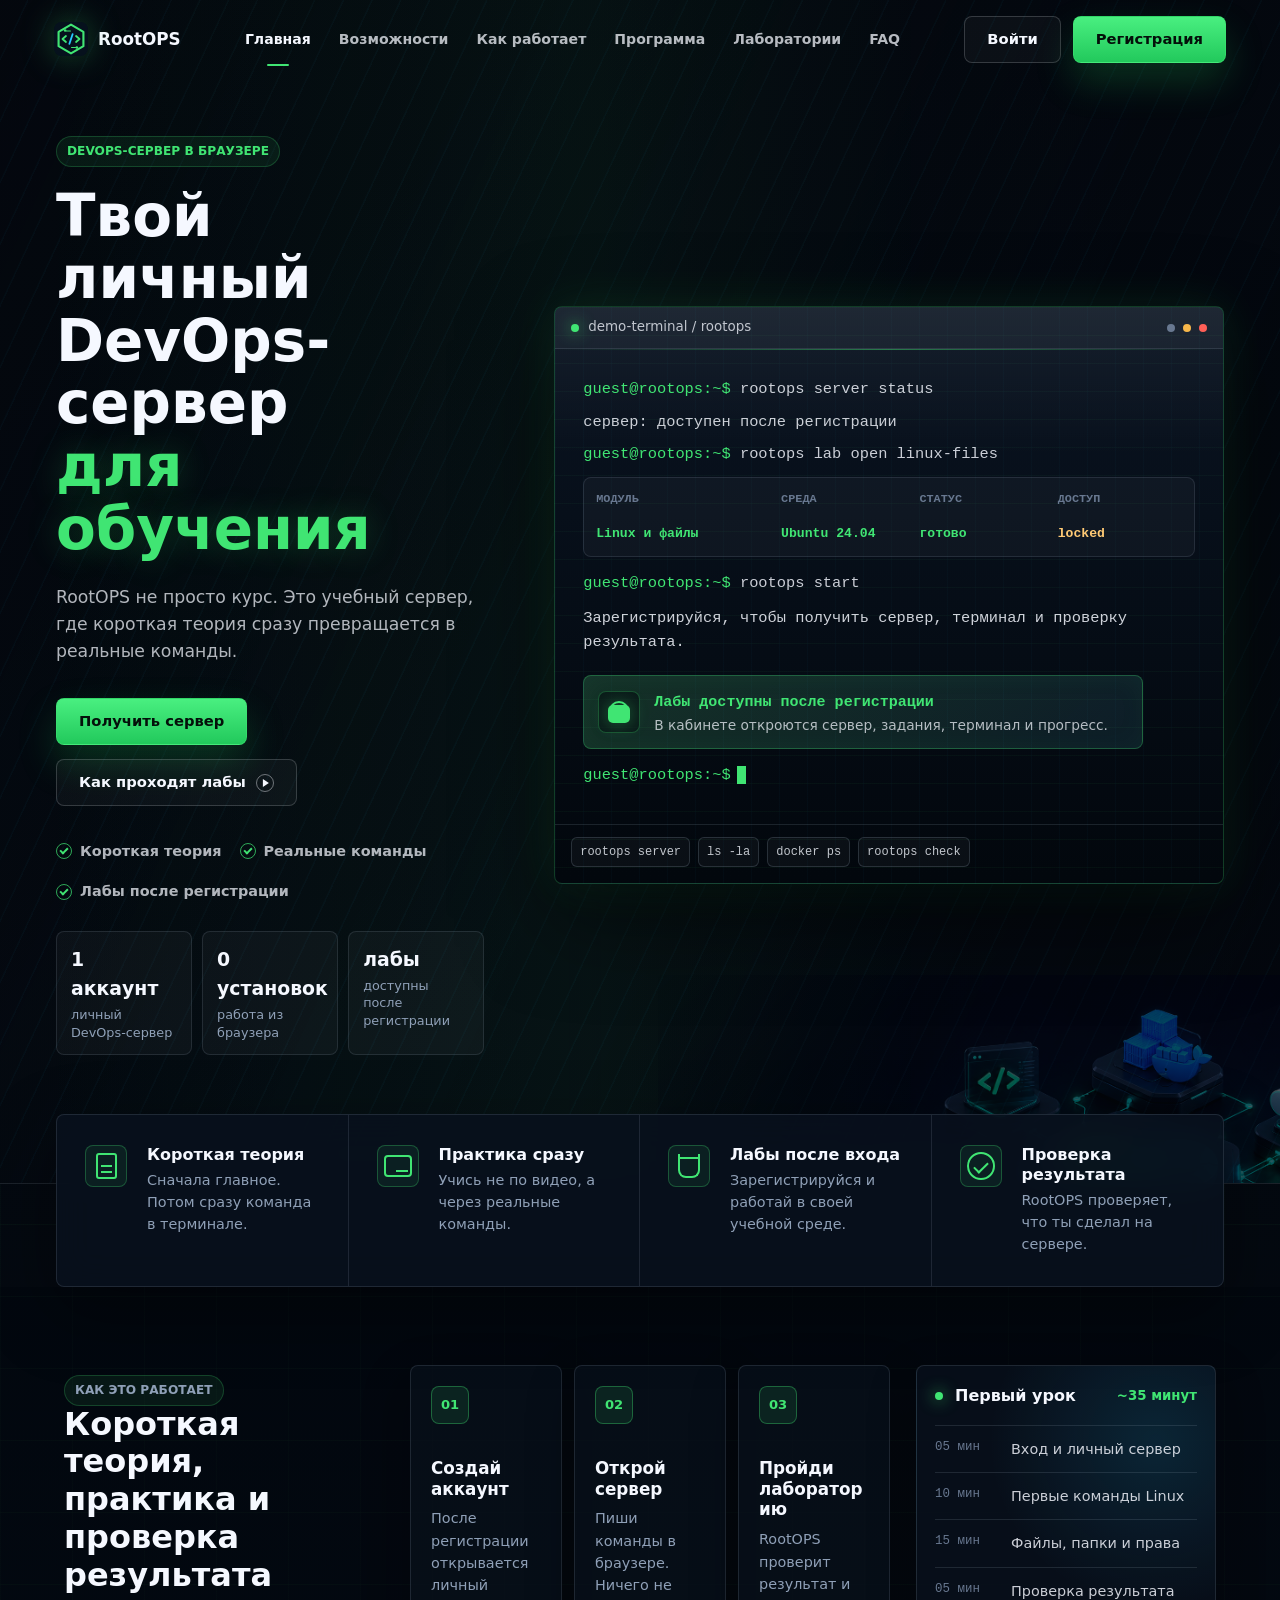
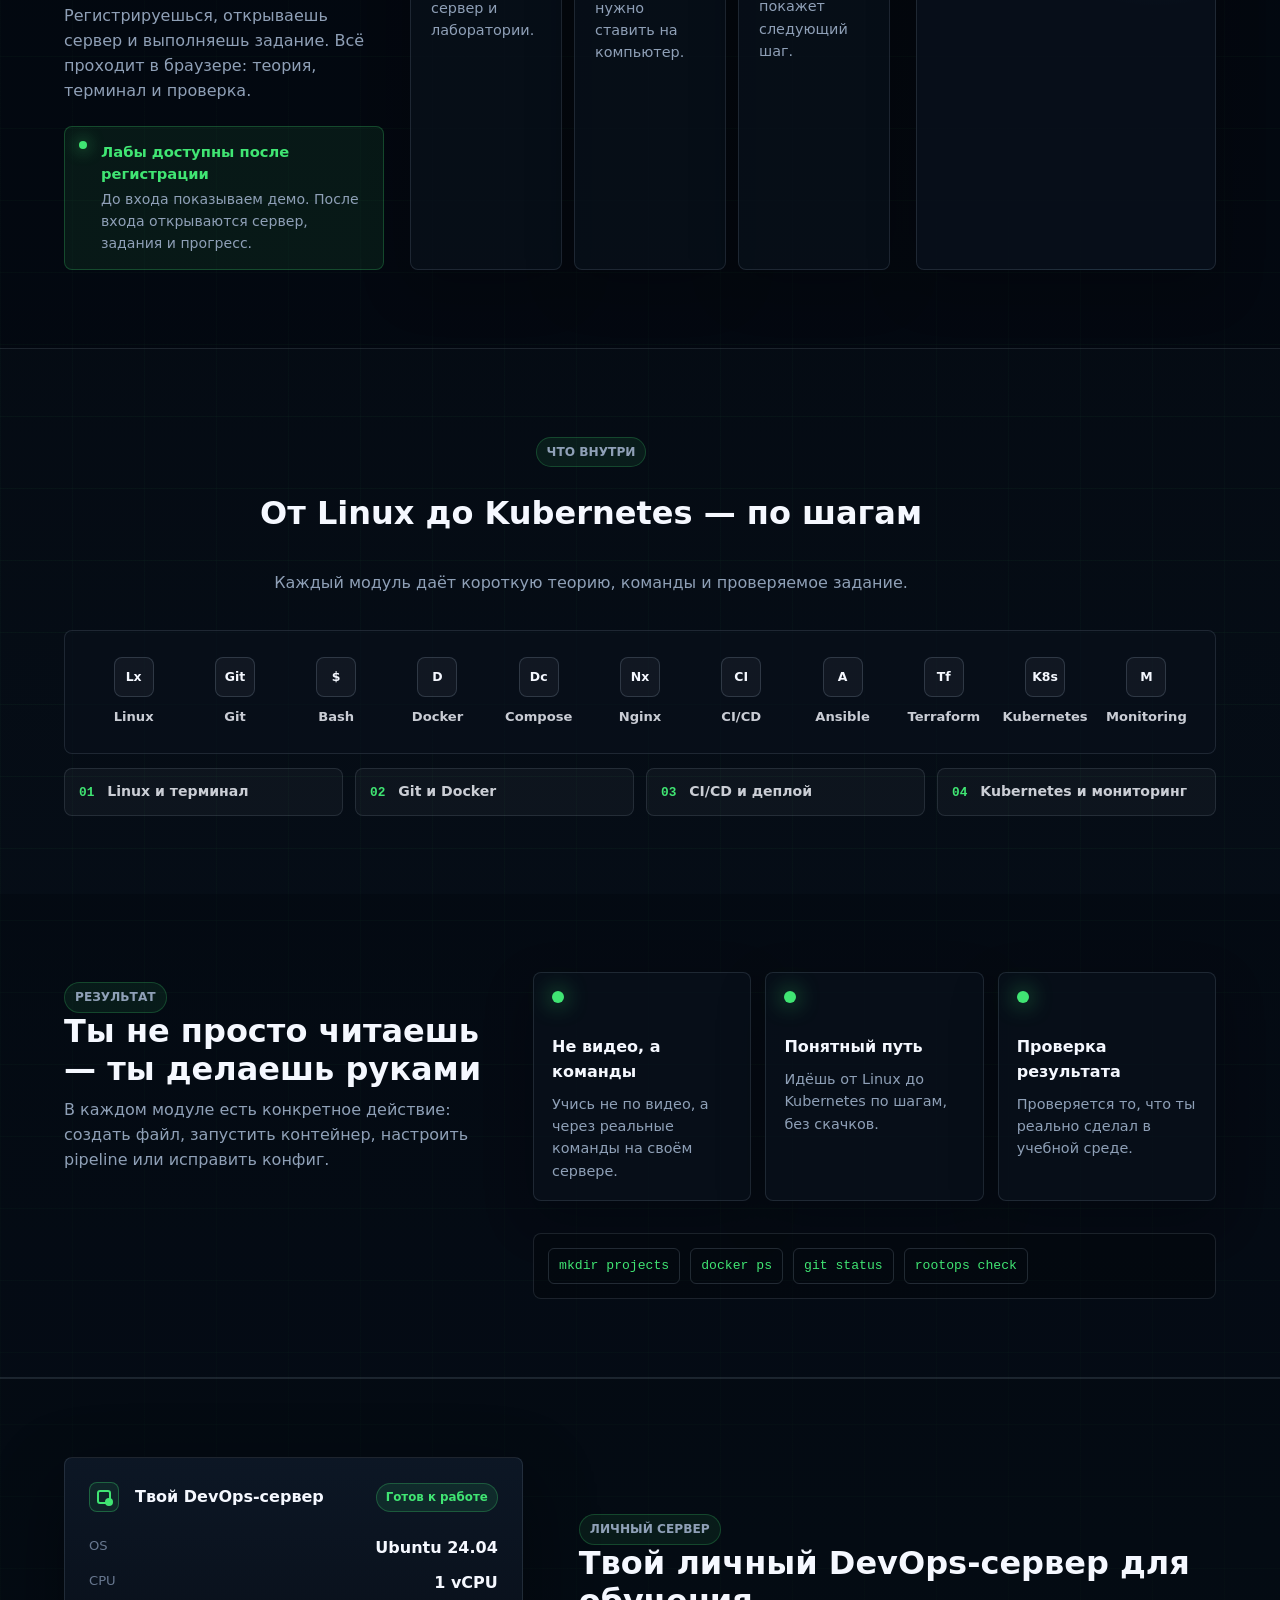
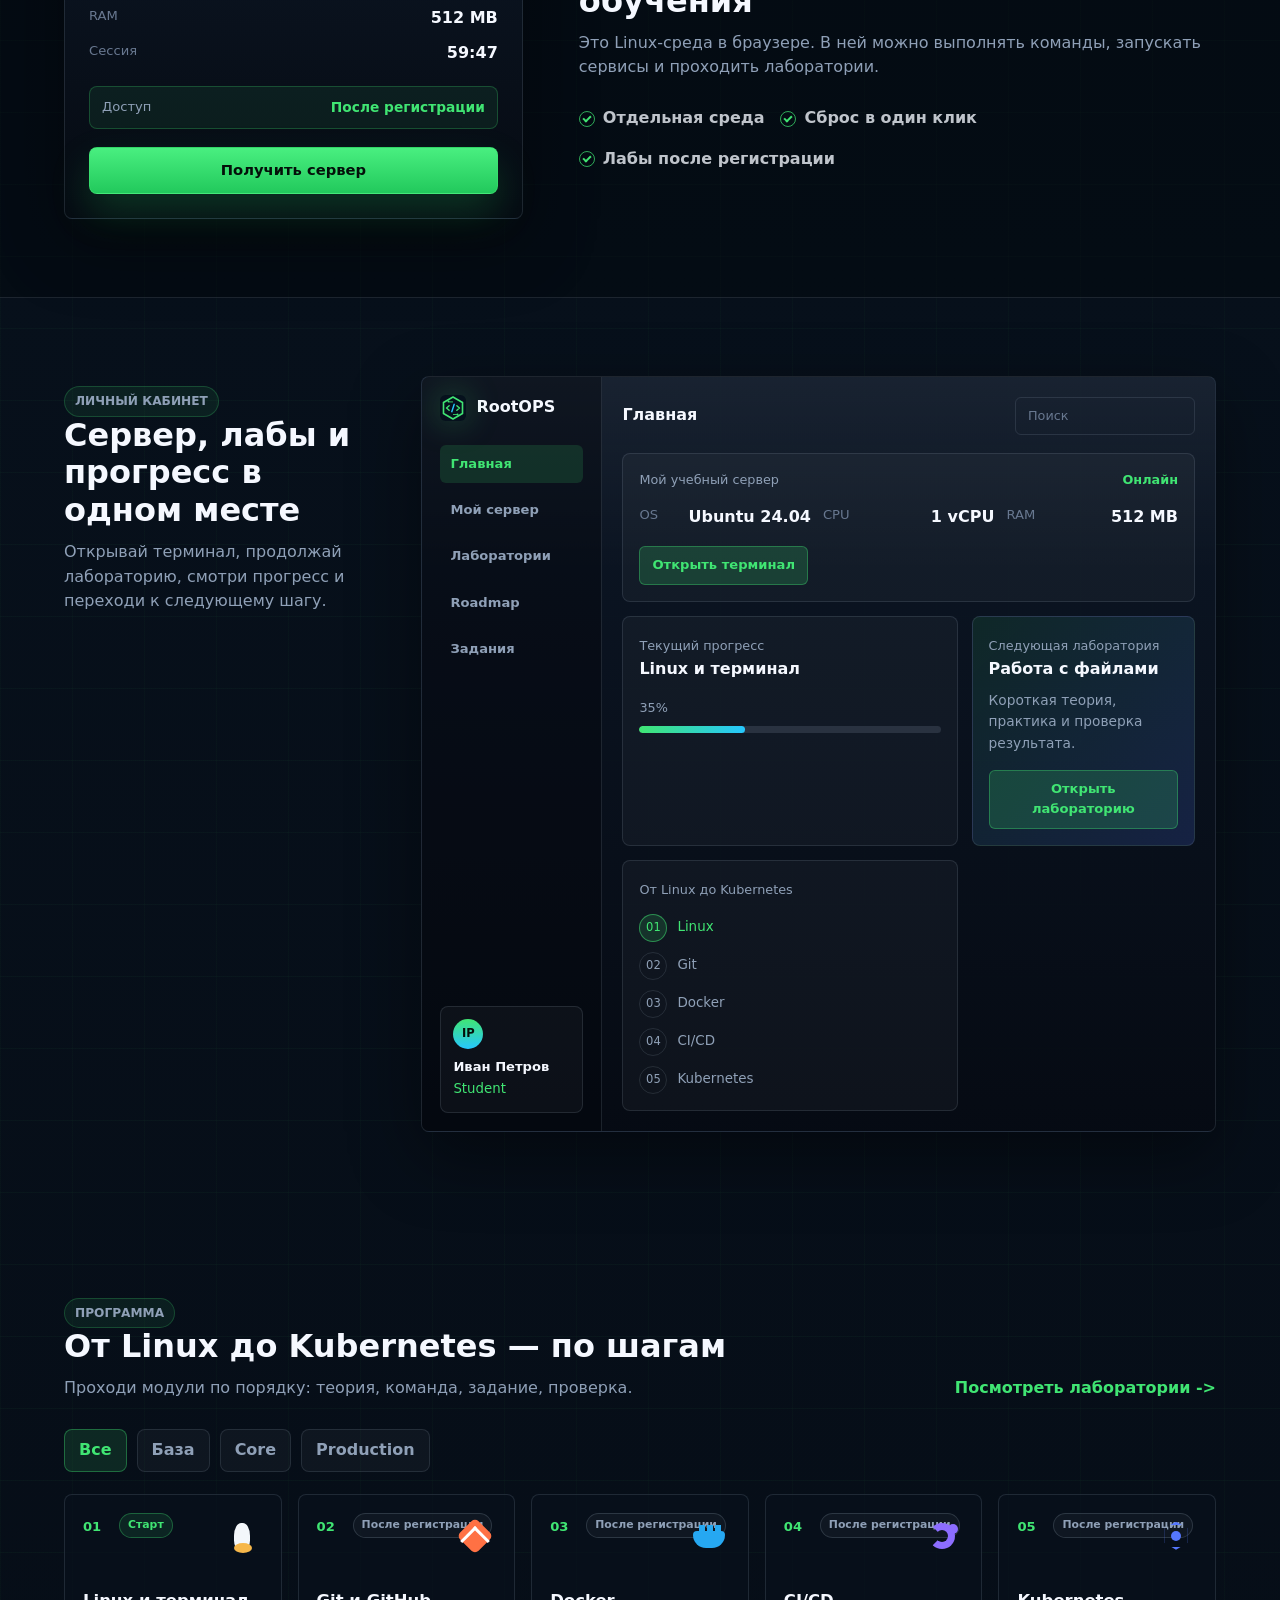
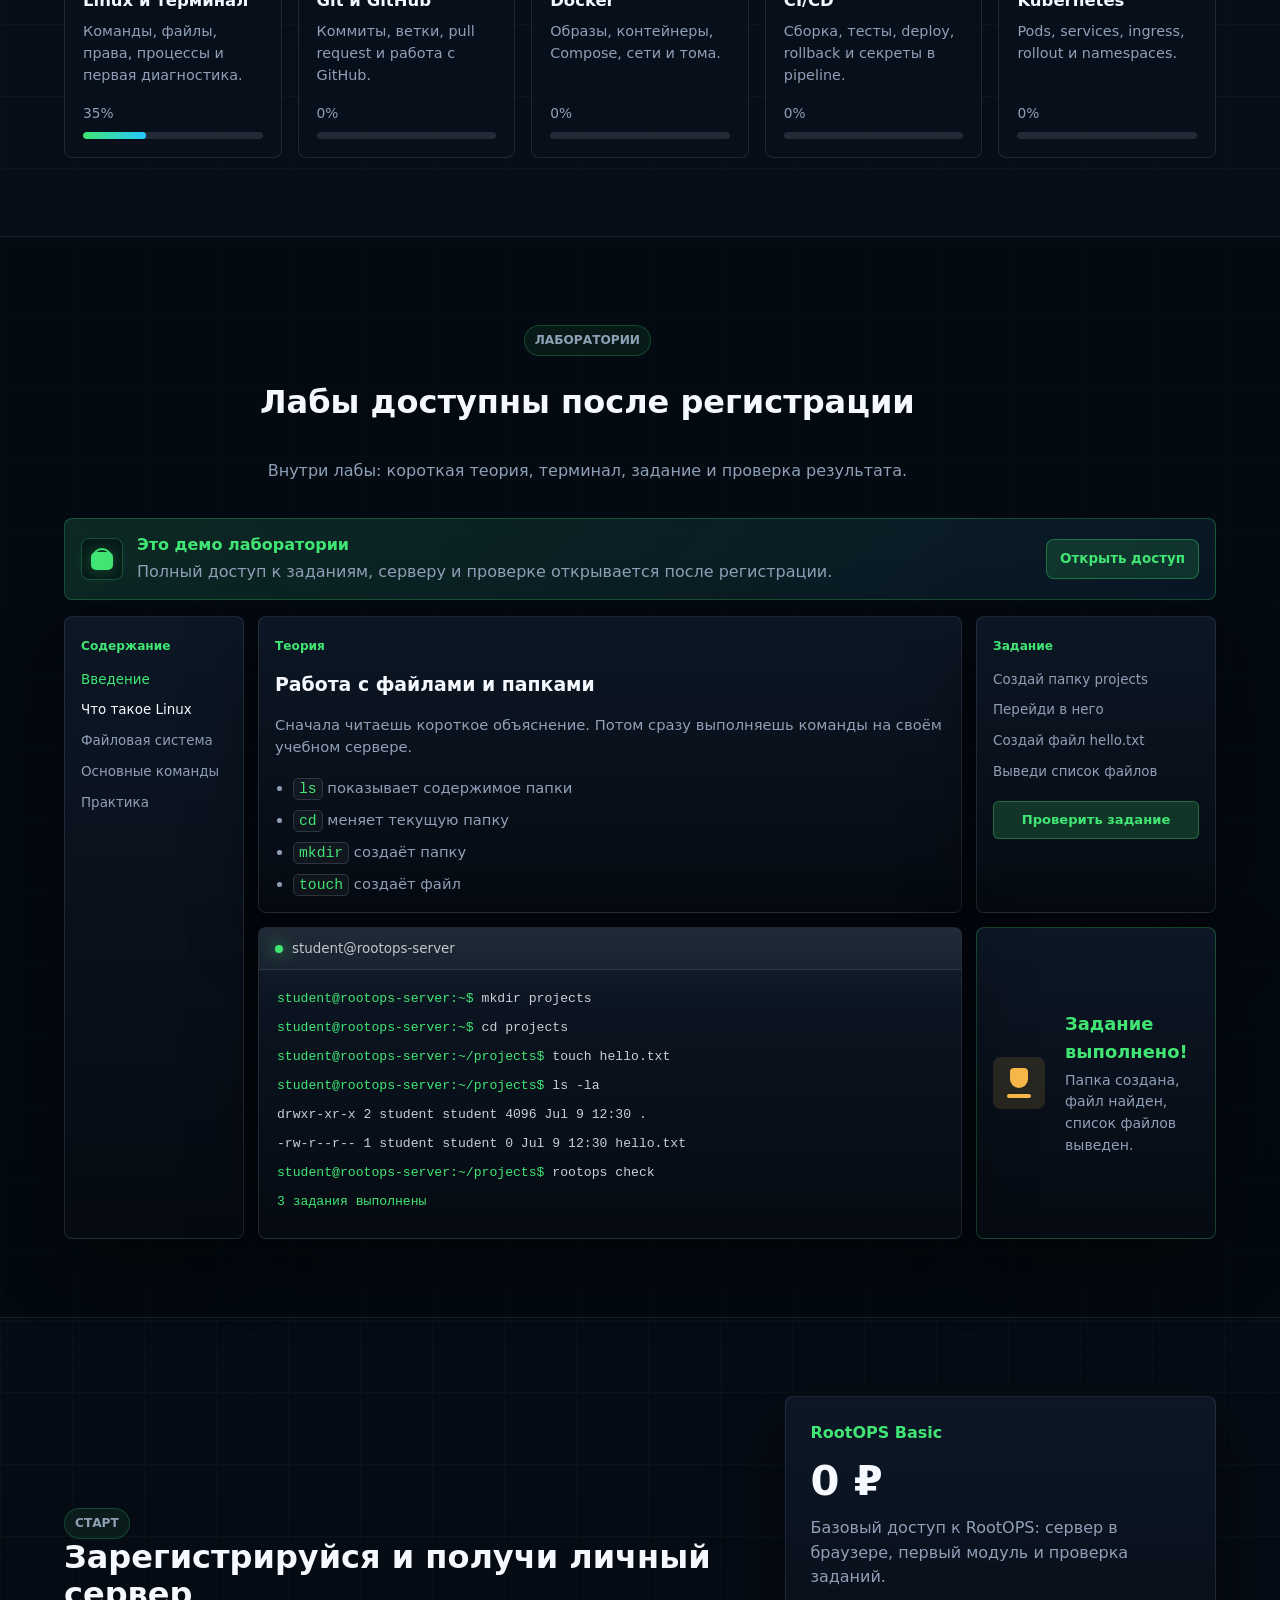
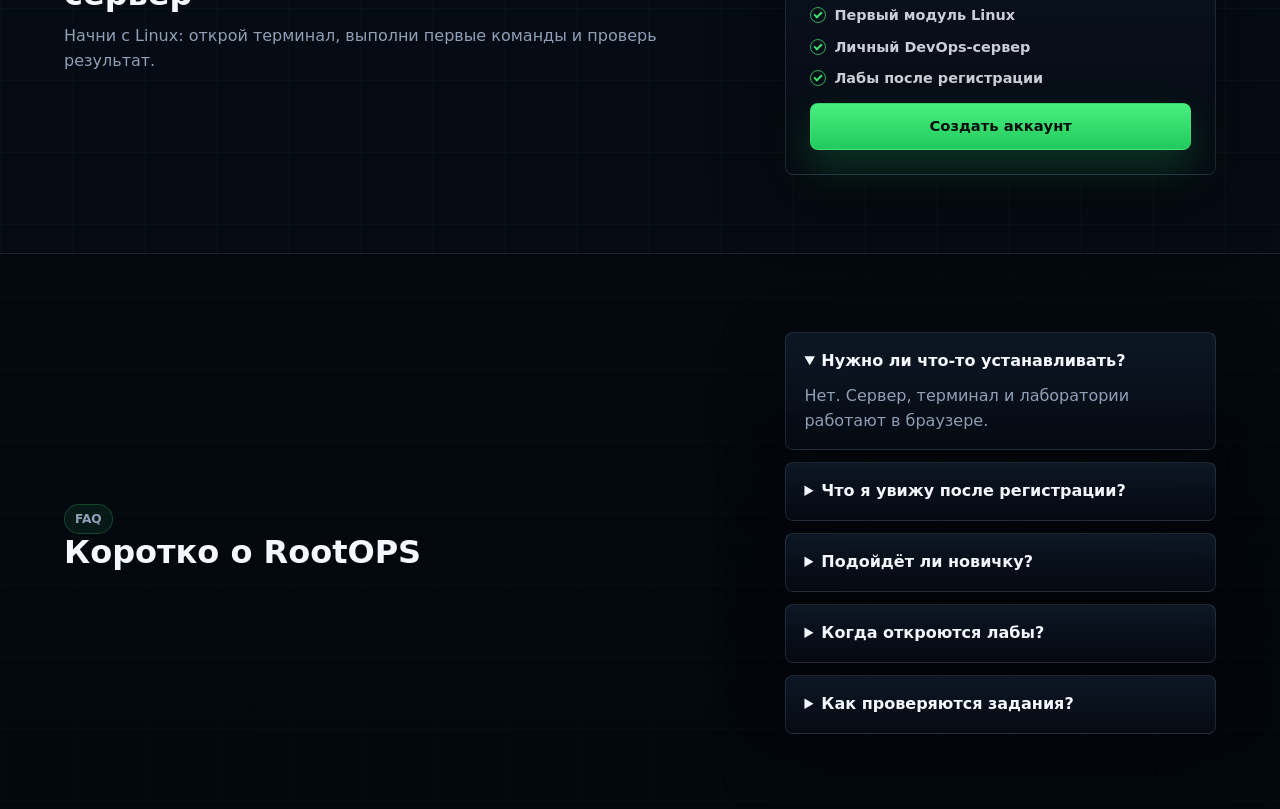
==== commit f229b96f: "Refine landing page sections" ====
--- a/index.html
+++ b/index.html
@@ -161,6 +161,13 @@
               Регистрируешься, открываешь сервер и выполняешь задание. Всё проходит в браузере:
               теория, терминал и проверка.
             </p>
+            <div class="flow-note">
+              <span class="terminal-status"></span>
+              <div>
+                <strong>Лабы доступны после регистрации</strong>
+                <p>До входа показываем демо. После входа открываются сервер, задания и прогресс.</p>
+              </div>
+            </div>
           </div>
 
           <div class="step-grid">
@@ -218,6 +225,12 @@
             <span><b class="tool-kubernetes"></b>Kubernetes</span>
             <span><b class="tool-monitoring"></b>Monitoring</span>
           </div>
+          <div class="path-summary" aria-label="Путь обучения">
+            <span><strong>01</strong> Linux и терминал</span>
+            <span><strong>02</strong> Git и Docker</span>
+            <span><strong>03</strong> CI/CD и деплой</span>
+            <span><strong>04</strong> Kubernetes и мониторинг</span>
+          </div>
         </div>
       </section>
 
@@ -285,6 +298,10 @@
                 <dd>59:47</dd>
               </div>
             </dl>
+            <div class="server-access">
+              <span>Доступ</span>
+              <strong>После регистрации</strong>
+            </div>
             <a class="primary-action wide-action" href="/register" data-auth-open="register">Получить сервер</a>
           </article>
 
@@ -412,6 +429,7 @@
 
           <div class="course-grid" data-roadmap>
             <article class="course-card" data-stage="foundation">
+              <span class="course-access is-open">Старт</span>
               <span class="course-number">01</span>
               <span class="course-icon linux-icon" aria-hidden="true"></span>
               <h3>Linux и терминал</h3>
@@ -422,6 +440,7 @@
               </div>
             </article>
             <article class="course-card" data-stage="foundation">
+              <span class="course-access">После регистрации</span>
               <span class="course-number">02</span>
               <span class="course-icon git-icon" aria-hidden="true"></span>
               <h3>Git и GitHub</h3>
@@ -432,6 +451,7 @@
               </div>
             </article>
             <article class="course-card" data-stage="core">
+              <span class="course-access">После регистрации</span>
               <span class="course-number">03</span>
               <span class="course-icon docker-icon" aria-hidden="true"></span>
               <h3>Docker</h3>
@@ -442,6 +462,7 @@
               </div>
             </article>
             <article class="course-card" data-stage="core">
+              <span class="course-access">После регистрации</span>
               <span class="course-number">04</span>
               <span class="course-icon cicd-icon" aria-hidden="true"></span>
               <h3>CI/CD</h3>
@@ -452,6 +473,7 @@
               </div>
             </article>
             <article class="course-card" data-stage="production">
+              <span class="course-access">После регистрации</span>
               <span class="course-number">05</span>
               <span class="course-icon kube-icon" aria-hidden="true"></span>
               <h3>Kubernetes</h3>
@@ -471,6 +493,15 @@
             <p class="section-kicker">Лаборатории</p>
             <h2 id="labs-title">Лабы доступны после регистрации</h2>
             <p>Внутри лабы: короткая теория, терминал, задание и проверка результата.</p>
+          </div>
+
+          <div class="lab-lock-banner">
+            <span class="lock-icon" aria-hidden="true"></span>
+            <div>
+              <strong>Это демо лаборатории</strong>
+              <p>Полный доступ к заданиям, серверу и проверке открывается после регистрации.</p>
+            </div>
+            <a href="/register" data-auth-open="register">Открыть доступ</a>
           </div>
 
           <div class="lab-workspace" aria-label="Пример лаборатории">
@@ -581,6 +612,10 @@
             <details>
               <summary>Подойдёт ли новичку?</summary>
               <p>Да. Идёшь от Linux до Kubernetes по шагам, без лишней теории.</p>
+            </details>
+            <details>
+              <summary>Когда откроются лабы?</summary>
+              <p>После регистрации. До входа можно посмотреть демо и понять формат.</p>
             </details>
             <details>
               <summary>Как проверяются задания?</summary>
--- a/assets/styles.css
+++ b/assets/styles.css
@@ -972,6 +972,7 @@
   min-height: 230px;
   min-width: 0;
   flex-direction: column;
+  justify-content: flex-start;
   padding: 20px;
 }
 
@@ -989,7 +990,7 @@
 }
 
 .step-card h3 {
-  margin: auto 0 8px;
+  margin: 34px 0 8px;
   font-size: 1.05rem;
   line-height: 1.24;
 }
@@ -1043,6 +1044,29 @@
   color: var(--muted-2);
   font-family: "Cascadia Mono", "SFMono-Regular", Consolas, monospace;
   font-size: 0.78rem;
+}
+
+.flow-note {
+  display: grid;
+  grid-template-columns: 10px 1fr;
+  align-items: start;
+  gap: 12px;
+  margin-top: 22px;
+  border: 1px solid rgba(64, 229, 115, 0.24);
+  border-radius: 8px;
+  padding: 14px;
+  background: rgba(64, 229, 115, 0.08);
+}
+
+.flow-note strong {
+  display: block;
+  color: var(--green);
+  font-size: 0.92rem;
+}
+
+.flow-note p {
+  margin: 3px 0 0;
+  font-size: 0.88rem;
 }
 
 .tool-grid {
@@ -1139,6 +1163,31 @@
 .tool-monitoring::before {
   content: "M";
   color: #f6b74a;
+}
+
+.path-summary {
+  display: grid;
+  grid-template-columns: repeat(4, minmax(0, 1fr));
+  gap: 12px;
+  margin-top: 14px;
+}
+
+.path-summary span {
+  min-width: 0;
+  border: 1px solid var(--line);
+  border-radius: 8px;
+  padding: 12px 14px;
+  background: rgba(255, 255, 255, 0.035);
+  color: rgba(245, 248, 255, 0.82);
+  font-size: 0.88rem;
+  font-weight: 720;
+}
+
+.path-summary strong {
+  margin-right: 8px;
+  color: var(--green);
+  font-family: "Cascadia Mono", "SFMono-Regular", Consolas, monospace;
+  font-size: 0.8rem;
 }
 
 .server-section,
@@ -1291,6 +1340,28 @@
   margin: 0;
   color: var(--text);
   font-weight: 720;
+}
+
+.server-access {
+  display: flex;
+  align-items: center;
+  justify-content: space-between;
+  gap: 12px;
+  margin: -4px 0 18px;
+  border: 1px solid rgba(64, 229, 115, 0.24);
+  border-radius: 8px;
+  padding: 10px 12px;
+  background: rgba(64, 229, 115, 0.08);
+}
+
+.server-access span {
+  color: var(--muted);
+  font-size: 0.82rem;
+}
+
+.server-access strong {
+  color: var(--green);
+  font-size: 0.86rem;
 }
 
 .wide-action {
@@ -1638,12 +1709,35 @@
     background 160ms ease;
 }
 
+.step-card,
+.outcome-grid article,
+.server-card,
+.dashboard-preview,
+.pricing-card,
+.faq-list details {
+  transition:
+    transform 160ms ease,
+    border-color 160ms ease,
+    background 160ms ease;
+}
+
 .course-card:hover {
   transform: translateY(-3px);
   border-color: rgba(64, 229, 115, 0.34);
   background: rgba(13, 24, 39, 0.86);
 }
 
+.step-card:hover,
+.outcome-grid article:hover,
+.server-card:hover,
+.dashboard-preview:hover,
+.pricing-card:hover,
+.faq-list details:hover {
+  transform: translateY(-2px);
+  border-color: rgba(64, 229, 115, 0.3);
+  background: rgba(13, 24, 39, 0.84);
+}
+
 .course-card.is-hidden {
   display: none;
 }
@@ -1652,6 +1746,25 @@
   color: var(--green);
   font-size: 0.82rem;
   font-weight: 860;
+}
+
+.course-access {
+  position: absolute;
+  top: 18px;
+  left: 54px;
+  border: 1px solid rgba(148, 163, 184, 0.22);
+  border-radius: 999px;
+  padding: 3px 8px;
+  background: rgba(255, 255, 255, 0.035);
+  color: var(--muted);
+  font-size: 0.68rem;
+  font-weight: 780;
+}
+
+.course-access.is-open {
+  border-color: rgba(64, 229, 115, 0.32);
+  background: rgba(64, 229, 115, 0.1);
+  color: var(--green);
 }
 
 .course-icon {
@@ -1765,6 +1878,42 @@
   grid-template-columns: 180px minmax(0, 1fr) 240px;
   gap: 14px;
   align-items: stretch;
+}
+
+.lab-lock-banner {
+  display: grid;
+  grid-template-columns: 42px 1fr auto;
+  align-items: center;
+  gap: 14px;
+  margin-bottom: 16px;
+  border: 1px solid rgba(64, 229, 115, 0.26);
+  border-radius: 8px;
+  padding: 14px 16px;
+  background:
+    linear-gradient(135deg, rgba(64, 229, 115, 0.12), rgba(38, 199, 255, 0.05)),
+    rgba(9, 17, 29, 0.72);
+}
+
+.lab-lock-banner strong {
+  display: block;
+  color: var(--green);
+}
+
+.lab-lock-banner p {
+  margin: 2px 0 0;
+  color: var(--muted);
+}
+
+.lab-lock-banner a {
+  justify-self: end;
+  border: 1px solid rgba(64, 229, 115, 0.34);
+  border-radius: 8px;
+  padding: 9px 13px;
+  background: rgba(64, 229, 115, 0.14);
+  color: var(--green);
+  font-size: 0.84rem;
+  font-weight: 800;
+  white-space: nowrap;
 }
 
 .lab-panel {
@@ -2423,6 +2572,7 @@
 
   .feature-grid,
   .tool-grid,
+  .path-summary,
   .step-grid,
   .outcome-grid,
   .course-grid,
@@ -2509,6 +2659,18 @@
     grid-column: auto;
   }
 
+  .lab-lock-banner {
+    grid-template-columns: 36px 1fr;
+    align-items: start;
+  }
+
+  .lab-lock-banner a {
+    width: 100%;
+    grid-column: 1 / -1;
+    justify-self: stretch;
+    text-align: center;
+  }
+
   .auth-modal {
     align-items: end;
     padding: 12px;
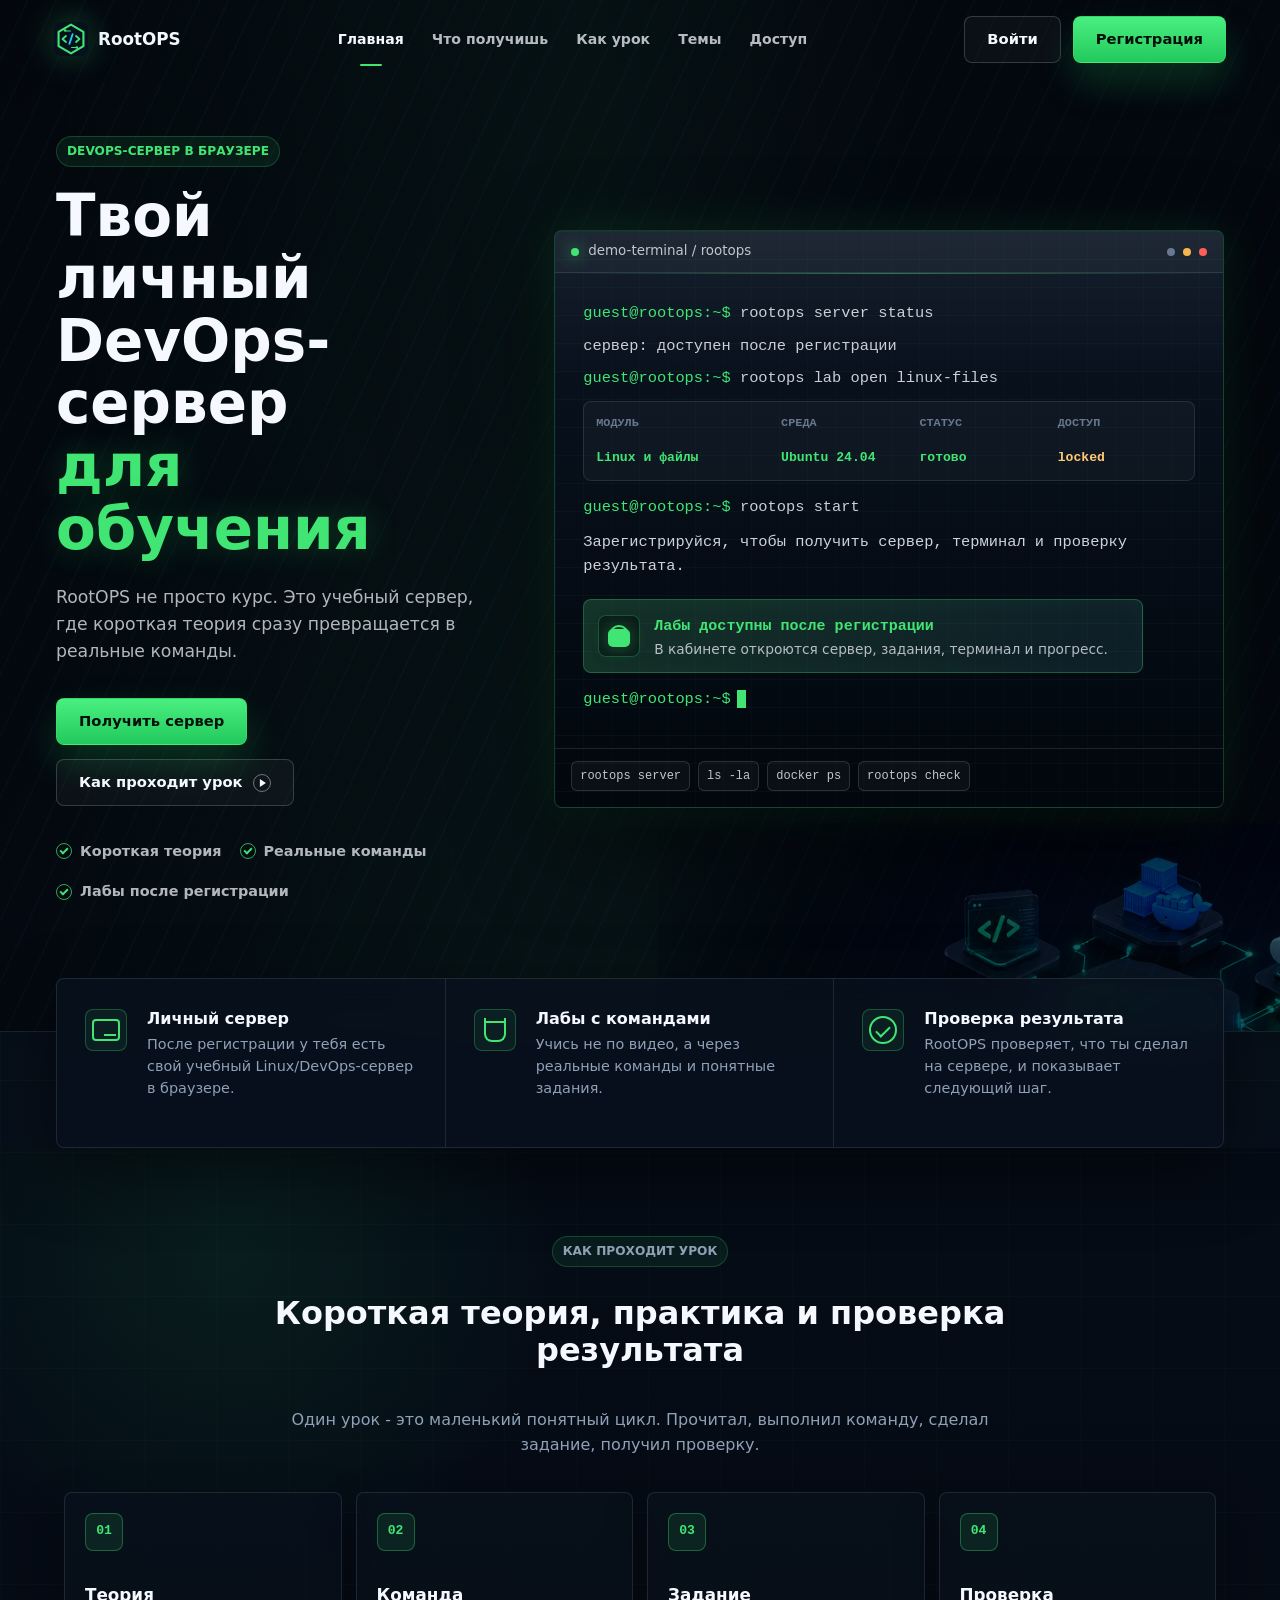
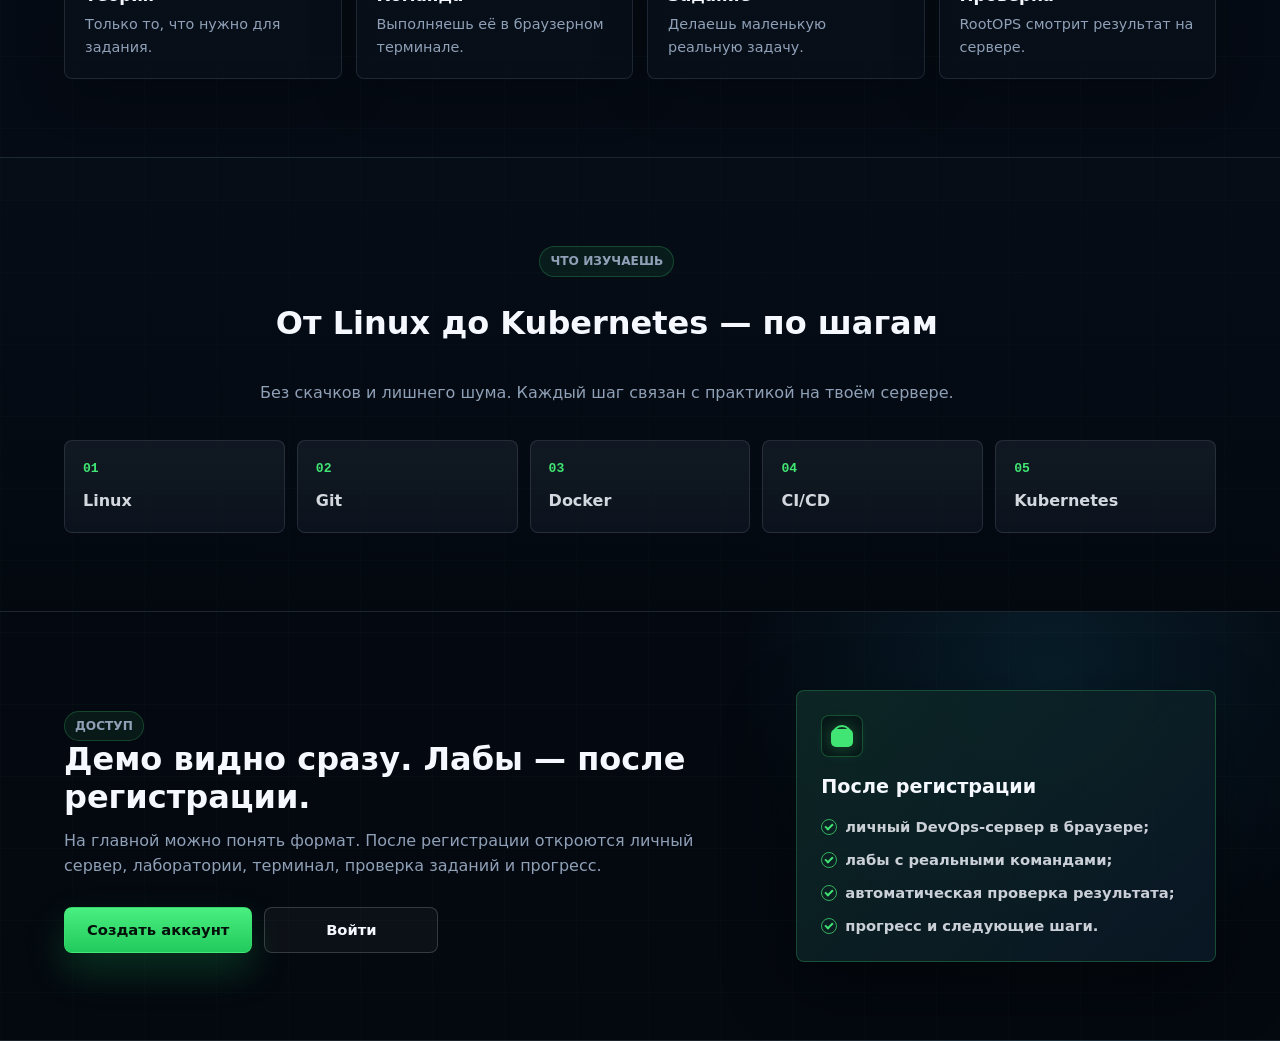
==== commit 3304e0bf: "Simplify public landing page" ====
--- a/index.html
+++ b/index.html
@@ -22,11 +22,10 @@
 
       <nav class="site-nav" aria-label="Основная навигация">
         <a class="is-active" href="#top">Главная</a>
-        <a href="#features">Возможности</a>
-        <a href="#how-it-works">Как работает</a>
-        <a href="#roadmap">Программа</a>
-        <a href="#labs">Лаборатории</a>
-        <a href="#faq">FAQ</a>
+        <a href="#features">Что получишь</a>
+        <a href="#how-it-works">Как урок</a>
+        <a href="#roadmap">Темы</a>
+        <a href="#access">Доступ</a>
       </nav>
 
       <div class="header-actions">
@@ -48,8 +47,8 @@
             </p>
             <div class="hero-actions" aria-label="Быстрые действия">
               <a class="primary-action" href="/register" data-auth-open="register">Получить сервер</a>
-              <a class="secondary-action" href="#labs">
-                <span>Как проходят лабы</span>
+              <a class="secondary-action" href="#how-it-works">
+                <span>Как проходит урок</span>
                 <span class="play-dot" aria-hidden="true"></span>
               </a>
             </div>
@@ -58,20 +57,6 @@
               <span>Реальные команды</span>
               <span>Лабы после регистрации</span>
             </div>
-            <dl class="hero-proof" aria-label="RootOPS в цифрах">
-              <div>
-                <dt>1 аккаунт</dt>
-                <dd>личный DevOps-сервер</dd>
-              </div>
-              <div>
-                <dt>0 установок</dt>
-                <dd>работа из браузера</dd>
-              </div>
-              <div>
-                <dt>лабы</dt>
-                <dd>доступны после регистрации</dd>
-              </div>
-            </dl>
           </div>
 
           <div class="terminal-card hero-terminal" aria-label="Демо-терминал RootOPS">
@@ -100,7 +85,7 @@
               </div>
               <p><span>guest@rootops:~$</span> rootops start</p>
               <p class="terminal-note">Зарегистрируйся, чтобы получить сервер, терминал и проверку результата.</p>
-              <div class="hero-lock" aria-label="Полный доступ после регистрации">
+              <div class="hero-lock" aria-label="Доступ после регистрации">
                 <span class="lock-icon" aria-hidden="true"></span>
                 <div>
                   <strong>Лабы доступны после регистрации</strong>
@@ -119,509 +104,108 @@
         </div>
       </section>
 
-      <section class="feature-shell" id="features" aria-label="Что даёт RootOPS">
+      <section class="feature-shell simple-benefits" id="features" aria-label="Что ты получаешь">
         <div class="feature-grid">
-          <article class="feature-item">
-            <span class="feature-icon icon-theory" aria-hidden="true"></span>
-            <div>
-              <h2>Короткая теория</h2>
-              <p>Сначала главное. Потом сразу команда в терминале.</p>
-            </div>
-          </article>
           <article class="feature-item">
             <span class="feature-icon icon-terminal" aria-hidden="true"></span>
             <div>
-              <h2>Практика сразу</h2>
-              <p>Учись не по видео, а через реальные команды.</p>
+              <h2>Личный сервер</h2>
+              <p>После регистрации у тебя есть свой учебный Linux/DevOps-сервер в браузере.</p>
             </div>
           </article>
           <article class="feature-item">
             <span class="feature-icon icon-labs" aria-hidden="true"></span>
             <div>
-              <h2>Лабы после входа</h2>
-              <p>Зарегистрируйся и работай в своей учебной среде.</p>
+              <h2>Лабы с командами</h2>
+              <p>Учись не по видео, а через реальные команды и понятные задания.</p>
             </div>
           </article>
           <article class="feature-item">
             <span class="feature-icon icon-check" aria-hidden="true"></span>
             <div>
               <h2>Проверка результата</h2>
-              <p>RootOPS проверяет, что ты сделал на сервере.</p>
-            </div>
-          </article>
-        </div>
-      </section>
-
-      <section class="section how-section" id="how-it-works" aria-labelledby="how-title">
-        <div class="section-inner how-layout">
-          <div>
-            <p class="section-kicker">Как это работает</p>
-            <h2 id="how-title">Короткая теория, практика и проверка результата</h2>
-            <p>
-              Регистрируешься, открываешь сервер и выполняешь задание. Всё проходит в браузере:
-              теория, терминал и проверка.
-            </p>
-            <div class="flow-note">
-              <span class="terminal-status"></span>
-              <div>
-                <strong>Лабы доступны после регистрации</strong>
-                <p>До входа показываем демо. После входа открываются сервер, задания и прогресс.</p>
-              </div>
-            </div>
-          </div>
-
-          <div class="step-grid">
-            <article class="step-card">
-              <span>01</span>
-              <h3>Создай аккаунт</h3>
-              <p>После регистрации открывается личный сервер и лаборатории.</p>
-            </article>
-            <article class="step-card">
-              <span>02</span>
-              <h3>Открой сервер</h3>
-              <p>Пиши команды в браузере. Ничего не нужно ставить на компьютер.</p>
-            </article>
-            <article class="step-card">
-              <span>03</span>
-              <h3>Пройди лабораторию</h3>
-              <p>RootOPS проверит результат и покажет следующий шаг.</p>
-            </article>
-          </div>
-
-          <aside class="session-card" aria-label="Первый учебный сеанс">
-            <div class="session-card-head">
-              <span class="terminal-status"></span>
-              <strong>Первый урок</strong>
-              <small>~35 минут</small>
-            </div>
-            <ol>
-              <li><span>05 мин</span>Вход и личный сервер</li>
-              <li><span>10 мин</span>Первые команды Linux</li>
-              <li><span>15 мин</span>Файлы, папки и права</li>
-              <li><span>05 мин</span>Проверка результата</li>
-            </ol>
-          </aside>
-        </div>
-      </section>
-
-      <section class="section tools-section" aria-labelledby="tools-title">
+              <p>RootOPS проверяет, что ты сделал на сервере, и показывает следующий шаг.</p>
+            </div>
+          </article>
+        </div>
+      </section>
+
+      <section class="section lesson-section" id="how-it-works" aria-labelledby="lesson-title">
         <div class="section-inner">
           <div class="section-heading centered">
-            <p class="section-kicker">Что внутри</p>
-            <h2 id="tools-title">От Linux до Kubernetes — по шагам</h2>
-            <p>Каждый модуль даёт короткую теорию, команды и проверяемое задание.</p>
-          </div>
-
-          <div class="tool-grid" aria-label="Темы обучения">
-            <span><b class="tool-linux"></b>Linux</span>
-            <span><b class="tool-git"></b>Git</span>
-            <span><b class="tool-bash"></b>Bash</span>
-            <span><b class="tool-docker"></b>Docker</span>
-            <span><b class="tool-compose"></b>Compose</span>
-            <span><b class="tool-nginx"></b>Nginx</span>
-            <span><b class="tool-cicd"></b>CI/CD</span>
-            <span><b class="tool-ansible"></b>Ansible</span>
-            <span><b class="tool-terraform"></b>Terraform</span>
-            <span><b class="tool-kubernetes"></b>Kubernetes</span>
-            <span><b class="tool-monitoring"></b>Monitoring</span>
-          </div>
-          <div class="path-summary" aria-label="Путь обучения">
-            <span><strong>01</strong> Linux и терминал</span>
-            <span><strong>02</strong> Git и Docker</span>
-            <span><strong>03</strong> CI/CD и деплой</span>
-            <span><strong>04</strong> Kubernetes и мониторинг</span>
-          </div>
-        </div>
-      </section>
-
-      <section class="section outcome-section" aria-labelledby="outcome-title">
-        <div class="section-inner outcome-layout">
-          <div class="outcome-copy">
-            <p class="section-kicker">Результат</p>
-            <h2 id="outcome-title">Ты не просто читаешь — ты делаешь руками</h2>
+            <p class="section-kicker">Как проходит урок</p>
+            <h2 id="lesson-title">Короткая теория, практика и проверка результата</h2>
+            <p>Один урок - это маленький понятный цикл. Прочитал, выполнил команду, сделал задание, получил проверку.</p>
+          </div>
+
+          <div class="lesson-flow" aria-label="Формат урока">
+            <article class="lesson-step">
+              <span>01</span>
+              <h3>Теория</h3>
+              <p>Только то, что нужно для задания.</p>
+            </article>
+            <article class="lesson-step">
+              <span>02</span>
+              <h3>Команда</h3>
+              <p>Выполняешь её в браузерном терминале.</p>
+            </article>
+            <article class="lesson-step">
+              <span>03</span>
+              <h3>Задание</h3>
+              <p>Делаешь маленькую реальную задачу.</p>
+            </article>
+            <article class="lesson-step">
+              <span>04</span>
+              <h3>Проверка</h3>
+              <p>RootOPS смотрит результат на сервере.</p>
+            </article>
+          </div>
+        </div>
+      </section>
+
+      <section class="section topics-section" id="roadmap" aria-labelledby="topics-title">
+        <div class="section-inner topics-layout">
+          <div class="section-heading centered">
+            <p class="section-kicker">Что изучаешь</p>
+            <h2 id="topics-title">От Linux до Kubernetes — по шагам</h2>
+            <p>Без скачков и лишнего шума. Каждый шаг связан с практикой на твоём сервере.</p>
+          </div>
+
+          <div class="topic-chain" aria-label="Темы обучения">
+            <span><strong>01</strong>Linux</span>
+            <span><strong>02</strong>Git</span>
+            <span><strong>03</strong>Docker</span>
+            <span><strong>04</strong>CI/CD</span>
+            <span><strong>05</strong>Kubernetes</span>
+          </div>
+        </div>
+      </section>
+
+      <section class="section access-section" id="access" aria-labelledby="access-title">
+        <div class="section-inner access-layout">
+          <div class="access-copy">
+            <p class="section-kicker">Доступ</p>
+            <h2 id="access-title">Демо видно сразу. Лабы — после регистрации.</h2>
             <p>
-              В каждом модуле есть конкретное действие: создать файл, запустить контейнер,
-              настроить pipeline или исправить конфиг.
+              На главной можно понять формат. После регистрации откроются личный сервер,
+              лаборатории, терминал, проверка заданий и прогресс.
             </p>
-          </div>
-
-          <div class="outcome-grid">
-            <article>
-              <span class="outcome-dot"></span>
-              <h3>Не видео, а команды</h3>
-              <p>Учись не по видео, а через реальные команды на своём сервере.</p>
-            </article>
-            <article>
-              <span class="outcome-dot"></span>
-              <h3>Понятный путь</h3>
-              <p>Идёшь от Linux до Kubernetes по шагам, без скачков.</p>
-            </article>
-            <article>
-              <span class="outcome-dot"></span>
-              <h3>Проверка результата</h3>
-              <p>Проверяется то, что ты реально сделал в учебной среде.</p>
-            </article>
-          </div>
-
-          <div class="command-strip" aria-label="Примеры команд">
-            <span>mkdir projects</span>
-            <span>docker ps</span>
-            <span>git status</span>
-            <span>rootops check</span>
-          </div>
-        </div>
-      </section>
-
-      <section class="section server-section" aria-labelledby="server-title">
-        <div class="section-inner server-layout">
-          <article class="server-card">
-            <div class="server-card-head">
-              <span class="server-icon" aria-hidden="true"></span>
-              <strong>Твой DevOps-сервер</strong>
-              <span class="status-pill">Готов к работе</span>
-            </div>
-            <dl class="server-specs">
-              <div>
-                <dt>OS</dt>
-                <dd>Ubuntu 24.04</dd>
-              </div>
-              <div>
-                <dt>CPU</dt>
-                <dd>1 vCPU</dd>
-              </div>
-              <div>
-                <dt>RAM</dt>
-                <dd>512 MB</dd>
-              </div>
-              <div>
-                <dt>Сессия</dt>
-                <dd>59:47</dd>
-              </div>
-            </dl>
-            <div class="server-access">
-              <span>Доступ</span>
-              <strong>После регистрации</strong>
-            </div>
-            <a class="primary-action wide-action" href="/register" data-auth-open="register">Получить сервер</a>
-          </article>
-
-          <div class="server-copy">
-            <p class="section-kicker">Личный сервер</p>
-            <h2 id="server-title">Твой личный DevOps-сервер для обучения</h2>
-            <p>
-              Это Linux-среда в браузере. В ней можно выполнять команды, запускать сервисы
-              и проходить лаборатории.
-            </p>
-            <ul class="check-list">
-              <li>Отдельная среда</li>
-              <li>Сброс в один клик</li>
-              <li>Лабы после регистрации</li>
+            <div class="access-actions">
+              <a class="primary-action" href="/register" data-auth-open="register">Создать аккаунт</a>
+              <a class="secondary-action" href="/login" data-auth-open="login">Войти</a>
+            </div>
+          </div>
+
+          <article class="access-card" aria-label="Что откроется после регистрации">
+            <span class="lock-icon" aria-hidden="true"></span>
+            <h3>После регистрации</h3>
+            <ul>
+              <li>личный DevOps-сервер в браузере;</li>
+              <li>лабы с реальными командами;</li>
+              <li>автоматическая проверка результата;</li>
+              <li>прогресс и следующие шаги.</li>
             </ul>
-          </div>
-        </div>
-      </section>
-
-      <section class="section dashboard-section" id="login-preview" aria-labelledby="dashboard-title">
-        <div class="section-inner dashboard-layout">
-          <div class="dashboard-copy">
-            <p class="section-kicker">Личный кабинет</p>
-            <h2 id="dashboard-title">Сервер, лабы и прогресс в одном месте</h2>
-            <p>
-              Открывай терминал, продолжай лабораторию, смотри прогресс и переходи к
-              следующему шагу.
-            </p>
-          </div>
-
-          <div class="dashboard-preview" aria-label="Превью личного кабинета">
-            <aside class="preview-sidebar">
-              <div class="mini-brand">
-                <img class="brand-logo" src="assets/rootops-logo.svg" alt="" />
-                <strong>RootOPS</strong>
-              </div>
-              <span class="nav-pill is-active">Главная</span>
-              <span class="nav-pill">Мой сервер</span>
-              <span class="nav-pill">Лаборатории</span>
-              <span class="nav-pill">Roadmap</span>
-              <span class="nav-pill">Задания</span>
-              <div class="student-mini">
-                <span>IP</span>
-                <strong>Иван Петров</strong>
-                <small>Student</small>
-              </div>
-            </aside>
-
-            <div class="preview-main">
-              <div class="preview-topbar">
-                <strong>Главная</strong>
-                <span class="search-field">Поиск</span>
-              </div>
-              <div class="preview-grid">
-                <article class="preview-panel server-panel">
-                  <div>
-                    <span>Мой учебный сервер</span>
-                    <strong>Онлайн</strong>
-                  </div>
-                  <dl>
-                    <div><dt>OS</dt><dd>Ubuntu 24.04</dd></div>
-                    <div><dt>CPU</dt><dd>1 vCPU</dd></div>
-                    <div><dt>RAM</dt><dd>512 MB</dd></div>
-                  </dl>
-                  <button type="button">Открыть терминал</button>
-                </article>
-
-                <article class="preview-panel progress-panel">
-                  <span>Текущий прогресс</span>
-                  <strong>Linux и терминал</strong>
-                  <div class="progress-row">
-                    <span>35%</span>
-                    <span class="progress-bar"><span style="width: 35%"></span></span>
-                  </div>
-                </article>
-
-                <article class="preview-panel learning-panel">
-                  <span>Следующая лаборатория</span>
-                  <strong>Работа с файлами</strong>
-                  <p>Короткая теория, практика и проверка результата.</p>
-                  <button type="button">Открыть лабораторию</button>
-                </article>
-
-                <article class="preview-panel roadmap-panel">
-                  <span>От Linux до Kubernetes</span>
-                  <ol>
-                    <li class="is-current"><span>01</span>Linux</li>
-                    <li><span>02</span>Git</li>
-                    <li><span>03</span>Docker</li>
-                    <li><span>04</span>CI/CD</li>
-                    <li><span>05</span>Kubernetes</li>
-                  </ol>
-                </article>
-              </div>
-            </div>
-          </div>
-        </div>
-      </section>
-
-      <section class="section courses-section" id="roadmap" aria-labelledby="roadmap-title">
-        <div class="section-inner">
-          <div class="section-heading">
-            <div>
-              <p class="section-kicker">Программа</p>
-              <h2 id="roadmap-title">От Linux до Kubernetes — по шагам</h2>
-              <p>Проходи модули по порядку: теория, команда, задание, проверка.</p>
-            </div>
-            <a class="section-link" href="#labs">Посмотреть лаборатории</a>
-          </div>
-
-          <div class="filters" aria-label="Фильтр модулей">
-            <button class="filter-button is-active" type="button" data-filter="all" aria-pressed="true">
-              Все
-            </button>
-            <button class="filter-button" type="button" data-filter="foundation" aria-pressed="false">
-              База
-            </button>
-            <button class="filter-button" type="button" data-filter="core" aria-pressed="false">
-              Core
-            </button>
-            <button class="filter-button" type="button" data-filter="production" aria-pressed="false">
-              Production
-            </button>
-          </div>
-
-          <div class="course-grid" data-roadmap>
-            <article class="course-card" data-stage="foundation">
-              <span class="course-access is-open">Старт</span>
-              <span class="course-number">01</span>
-              <span class="course-icon linux-icon" aria-hidden="true"></span>
-              <h3>Linux и терминал</h3>
-              <p>Команды, файлы, права, процессы и первая диагностика.</p>
-              <div class="progress-row">
-                <span>35%</span>
-                <span class="progress-bar"><span style="width: 35%"></span></span>
-              </div>
-            </article>
-            <article class="course-card" data-stage="foundation">
-              <span class="course-access">После регистрации</span>
-              <span class="course-number">02</span>
-              <span class="course-icon git-icon" aria-hidden="true"></span>
-              <h3>Git и GitHub</h3>
-              <p>Коммиты, ветки, pull request и работа с GitHub.</p>
-              <div class="progress-row">
-                <span>0%</span>
-                <span class="progress-bar"><span style="width: 0%"></span></span>
-              </div>
-            </article>
-            <article class="course-card" data-stage="core">
-              <span class="course-access">После регистрации</span>
-              <span class="course-number">03</span>
-              <span class="course-icon docker-icon" aria-hidden="true"></span>
-              <h3>Docker</h3>
-              <p>Образы, контейнеры, Compose, сети и тома.</p>
-              <div class="progress-row">
-                <span>0%</span>
-                <span class="progress-bar"><span style="width: 0%"></span></span>
-              </div>
-            </article>
-            <article class="course-card" data-stage="core">
-              <span class="course-access">После регистрации</span>
-              <span class="course-number">04</span>
-              <span class="course-icon cicd-icon" aria-hidden="true"></span>
-              <h3>CI/CD</h3>
-              <p>Сборка, тесты, deploy, rollback и секреты в pipeline.</p>
-              <div class="progress-row">
-                <span>0%</span>
-                <span class="progress-bar"><span style="width: 0%"></span></span>
-              </div>
-            </article>
-            <article class="course-card" data-stage="production">
-              <span class="course-access">После регистрации</span>
-              <span class="course-number">05</span>
-              <span class="course-icon kube-icon" aria-hidden="true"></span>
-              <h3>Kubernetes</h3>
-              <p>Pods, services, ingress, rollout и namespaces.</p>
-              <div class="progress-row">
-                <span>0%</span>
-                <span class="progress-bar"><span style="width: 0%"></span></span>
-              </div>
-            </article>
-          </div>
-        </div>
-      </section>
-
-      <section class="section practice-section" id="labs" aria-labelledby="labs-title">
-        <div class="section-inner">
-          <div class="section-heading centered">
-            <p class="section-kicker">Лаборатории</p>
-            <h2 id="labs-title">Лабы доступны после регистрации</h2>
-            <p>Внутри лабы: короткая теория, терминал, задание и проверка результата.</p>
-          </div>
-
-          <div class="lab-lock-banner">
-            <span class="lock-icon" aria-hidden="true"></span>
-            <div>
-              <strong>Это демо лаборатории</strong>
-              <p>Полный доступ к заданиям, серверу и проверке открывается после регистрации.</p>
-            </div>
-            <a href="/register" data-auth-open="register">Открыть доступ</a>
-          </div>
-
-          <div class="lab-workspace" aria-label="Пример лаборатории">
-            <aside class="lab-panel lab-sidebar">
-              <span>Содержание</span>
-              <ol>
-                <li class="is-done">Введение</li>
-                <li class="is-current">Что такое Linux</li>
-                <li>Файловая система</li>
-                <li>Основные команды</li>
-                <li>Практика</li>
-              </ol>
-            </aside>
-
-            <article class="lab-panel lab-theory">
-              <span>Теория</span>
-              <h3>Работа с файлами и папками</h3>
-              <p>
-                Сначала читаешь короткое объяснение. Потом сразу выполняешь команды
-                на своём учебном сервере.
-              </p>
-              <ul>
-                <li><code>ls</code> показывает содержимое папки</li>
-                <li><code>cd</code> меняет текущую папку</li>
-                <li><code>mkdir</code> создаёт папку</li>
-                <li><code>touch</code> создаёт файл</li>
-              </ul>
-            </article>
-
-            <article class="lab-panel lab-task">
-              <span>Задание</span>
-              <ol>
-                <li>Создай папку projects</li>
-                <li>Перейди в него</li>
-                <li>Создай файл hello.txt</li>
-                <li>Выведи список файлов</li>
-              </ol>
-              <button type="button">Проверить задание</button>
-            </article>
-
-            <article class="lab-panel lab-terminal">
-              <div class="terminal-top">
-                <span class="terminal-status"></span>
-                <span>student@rootops-server</span>
-              </div>
-              <div class="terminal-body compact">
-                <p><span>student@rootops-server:~$</span> mkdir projects</p>
-                <p><span>student@rootops-server:~$</span> cd projects</p>
-                <p><span>student@rootops-server:~/projects$</span> touch hello.txt</p>
-                <p><span>student@rootops-server:~/projects$</span> ls -la</p>
-                <p>drwxr-xr-x 2 student student 4096 Jul 9 12:30 .</p>
-                <p>-rw-r--r-- 1 student student 0 Jul 9 12:30 hello.txt</p>
-                <p><span>student@rootops-server:~/projects$</span> rootops check</p>
-                <p class="success-line">3 задания выполнены</p>
-              </div>
-            </article>
-
-            <article class="lab-panel check-result">
-              <span class="trophy" aria-hidden="true"></span>
-              <div>
-                <h3>Задание выполнено!</h3>
-                <p>Папка создана, файл найден, список файлов выведен.</p>
-              </div>
-            </article>
-          </div>
-        </div>
-      </section>
-
-      <section class="section pricing-section" id="pricing" aria-labelledby="pricing-title">
-        <div class="section-inner pricing-layout">
-          <div>
-            <p class="section-kicker">Старт</p>
-            <h2 id="pricing-title">Зарегистрируйся и получи личный сервер</h2>
-            <p>
-              Начни с Linux: открой терминал, выполни первые команды и проверь результат.
-            </p>
-          </div>
-
-          <div class="pricing-card">
-            <span>RootOPS Basic</span>
-            <strong>0 ₽</strong>
-            <p>Базовый доступ к RootOPS: сервер в браузере, первый модуль и проверка заданий.</p>
-            <ul class="pricing-includes">
-              <li>Первый модуль Linux</li>
-              <li>Личный DevOps-сервер</li>
-              <li>Лабы после регистрации</li>
-            </ul>
-            <a class="primary-action wide-action" href="/register" data-auth-open="register">Создать аккаунт</a>
-          </div>
-        </div>
-      </section>
-
-      <section class="section faq-section" id="faq" aria-labelledby="faq-title">
-        <div class="section-inner faq-layout">
-          <div>
-            <p class="section-kicker">FAQ</p>
-            <h2 id="faq-title">Коротко о RootOPS</h2>
-          </div>
-          <div class="faq-list">
-            <details open>
-              <summary>Нужно ли что-то устанавливать?</summary>
-              <p>Нет. Сервер, терминал и лаборатории работают в браузере.</p>
-            </details>
-            <details>
-              <summary>Что я увижу после регистрации?</summary>
-              <p>Личный DevOps-сервер, лаборатории, прогресс и следующие шаги.</p>
-            </details>
-            <details>
-              <summary>Подойдёт ли новичку?</summary>
-              <p>Да. Идёшь от Linux до Kubernetes по шагам, без лишней теории.</p>
-            </details>
-            <details>
-              <summary>Когда откроются лабы?</summary>
-              <p>После регистрации. До входа можно посмотреть демо и понять формат.</p>
-            </details>
-            <details>
-              <summary>Как проверяются задания?</summary>
-              <p>RootOPS смотрит на результат: файлы, команды, сервисы и настройки.</p>
-            </details>
-          </div>
+          </article>
         </div>
       </section>
     </main>
--- a/assets/styles.css
+++ b/assets/styles.css
@@ -770,6 +770,10 @@
   border-right: 0;
 }
 
+.feature-item > div {
+  min-width: 0;
+}
+
 .feature-icon {
   position: relative;
   display: grid;
@@ -863,6 +867,209 @@
   margin: 0;
   color: var(--muted);
   font-size: 0.9rem;
+}
+
+.simple-benefits {
+  margin-top: -54px;
+}
+
+.simple-benefits .feature-grid {
+  grid-template-columns: repeat(3, minmax(0, 1fr));
+}
+
+.simple-benefits .feature-item {
+  min-height: 168px;
+}
+
+.lesson-section,
+.topics-section,
+.access-section {
+  border-bottom: 1px solid var(--line);
+}
+
+.lesson-section {
+  background:
+    radial-gradient(circle at 18% 18%, rgba(64, 229, 115, 0.08), transparent 28%),
+    rgba(3, 7, 13, 0.28);
+}
+
+.lesson-flow {
+  display: grid;
+  grid-template-columns: repeat(4, minmax(0, 1fr));
+  gap: 14px;
+}
+
+.lesson-step {
+  min-width: 0;
+  min-height: 184px;
+  border: 1px solid var(--line);
+  border-radius: 8px;
+  padding: 20px;
+  background: rgba(9, 17, 29, 0.72);
+  box-shadow: 0 18px 50px rgba(0, 0, 0, 0.2);
+  transition:
+    transform 160ms ease,
+    border-color 160ms ease,
+    background 160ms ease;
+}
+
+.lesson-step:hover {
+  transform: translateY(-2px);
+  border-color: rgba(64, 229, 115, 0.3);
+  background: rgba(13, 24, 39, 0.84);
+}
+
+.lesson-step span {
+  display: grid;
+  width: 38px;
+  height: 38px;
+  place-items: center;
+  border: 1px solid rgba(64, 229, 115, 0.34);
+  border-radius: 8px;
+  background: rgba(64, 229, 115, 0.1);
+  color: var(--green);
+  font-family: "Cascadia Mono", "SFMono-Regular", Consolas, monospace;
+  font-size: 0.82rem;
+  font-weight: 860;
+}
+
+.lesson-step h3 {
+  margin: 34px 0 8px;
+  font-size: 1.05rem;
+  line-height: 1.24;
+}
+
+.lesson-step p {
+  margin: 0;
+  color: var(--muted);
+  font-size: 0.9rem;
+}
+
+.topics-section {
+  background:
+    linear-gradient(180deg, rgba(9, 17, 29, 0.34), rgba(3, 7, 13, 0.22)),
+    rgba(3, 7, 13, 0.28);
+}
+
+.topic-chain {
+  display: grid;
+  grid-template-columns: repeat(5, minmax(0, 1fr));
+  gap: 12px;
+}
+
+.topic-chain span {
+  min-width: 0;
+  border: 1px solid var(--line);
+  border-radius: 8px;
+  padding: 18px;
+  background:
+    linear-gradient(180deg, rgba(255, 255, 255, 0.045), rgba(255, 255, 255, 0.02)),
+    rgba(9, 17, 29, 0.72);
+  color: rgba(245, 248, 255, 0.86);
+  font-weight: 780;
+}
+
+.topic-chain strong {
+  display: block;
+  margin-bottom: 10px;
+  color: var(--green);
+  font-family: "Cascadia Mono", "SFMono-Regular", Consolas, monospace;
+  font-size: 0.82rem;
+}
+
+.access-section {
+  background:
+    radial-gradient(circle at 82% 16%, rgba(38, 199, 255, 0.1), transparent 28%),
+    rgba(3, 7, 13, 0.34);
+}
+
+.access-layout {
+  display: grid;
+  grid-template-columns: minmax(0, 0.82fr) minmax(320px, 0.5fr);
+  gap: 44px;
+  align-items: center;
+}
+
+.access-copy h2 {
+  margin: 0;
+  color: var(--text);
+  font-size: 2rem;
+  line-height: 1.18;
+}
+
+.access-copy p {
+  max-width: 670px;
+  margin: 12px 0 0;
+  color: var(--muted);
+}
+
+.access-actions {
+  display: flex;
+  flex-wrap: wrap;
+  gap: 12px;
+  margin-top: 28px;
+}
+
+.access-card {
+  min-width: 0;
+  border: 1px solid rgba(64, 229, 115, 0.24);
+  border-radius: 8px;
+  padding: 24px;
+  background:
+    linear-gradient(135deg, rgba(64, 229, 115, 0.1), rgba(38, 199, 255, 0.045)),
+    rgba(9, 17, 29, 0.86);
+  box-shadow: var(--shadow);
+}
+
+.access-card .lock-icon {
+  margin-bottom: 18px;
+}
+
+.access-card h3 {
+  margin: 0;
+  color: var(--text);
+  font-size: 1.2rem;
+  line-height: 1.22;
+}
+
+.access-card ul {
+  display: grid;
+  gap: 10px;
+  margin: 18px 0 0;
+  padding: 0;
+  list-style: none;
+}
+
+.access-card li {
+  position: relative;
+  padding-left: 24px;
+  color: rgba(245, 248, 255, 0.82);
+  font-size: 0.92rem;
+  font-weight: 680;
+}
+
+.access-card li::before {
+  content: "";
+  position: absolute;
+  left: 0;
+  top: 50%;
+  width: 14px;
+  height: 14px;
+  border: 1px solid rgba(64, 229, 115, 0.72);
+  border-radius: 50%;
+  transform: translateY(-50%);
+}
+
+.access-card li::after {
+  content: "";
+  position: absolute;
+  left: 4px;
+  top: calc(50% - 1px);
+  width: 6px;
+  height: 3px;
+  border-left: 2px solid var(--green);
+  border-bottom: 2px solid var(--green);
+  transform: translateY(-50%) rotate(-45deg);
 }
 
 .section {
@@ -2354,7 +2561,8 @@
   .server-layout,
   .dashboard-layout,
   .pricing-layout,
-  .faq-layout {
+  .faq-layout,
+  .access-layout {
     grid-template-columns: 1fr;
   }
 
@@ -2368,6 +2576,18 @@
 
   .feature-grid {
     grid-template-columns: repeat(2, minmax(0, 1fr));
+  }
+
+  .simple-benefits .feature-grid {
+    grid-template-columns: repeat(2, minmax(0, 1fr));
+  }
+
+  .lesson-flow {
+    grid-template-columns: repeat(2, minmax(0, 1fr));
+  }
+
+  .topic-chain {
+    grid-template-columns: repeat(3, minmax(0, 1fr));
   }
 
   .feature-item:nth-child(2) {
@@ -2571,13 +2791,17 @@
   }
 
   .feature-grid,
+  .simple-benefits .feature-grid,
+  .lesson-flow,
+  .topic-chain,
   .tool-grid,
   .path-summary,
   .step-grid,
   .outcome-grid,
   .course-grid,
   .preview-grid,
-  .lab-workspace {
+  .lab-workspace,
+  .access-layout {
     grid-template-columns: 1fr;
   }
 
@@ -2610,8 +2834,21 @@
   .server-copy h2,
   .dashboard-copy h2,
   .pricing-layout h2,
-  .faq-layout h2 {
+  .faq-layout h2,
+  .access-copy h2 {
     font-size: 1.58rem;
+  }
+
+  .lesson-step {
+    min-height: auto;
+  }
+
+  .lesson-step h3 {
+    margin-top: 28px;
+  }
+
+  .access-card {
+    padding: 20px;
   }
 
   .dashboard-preview {
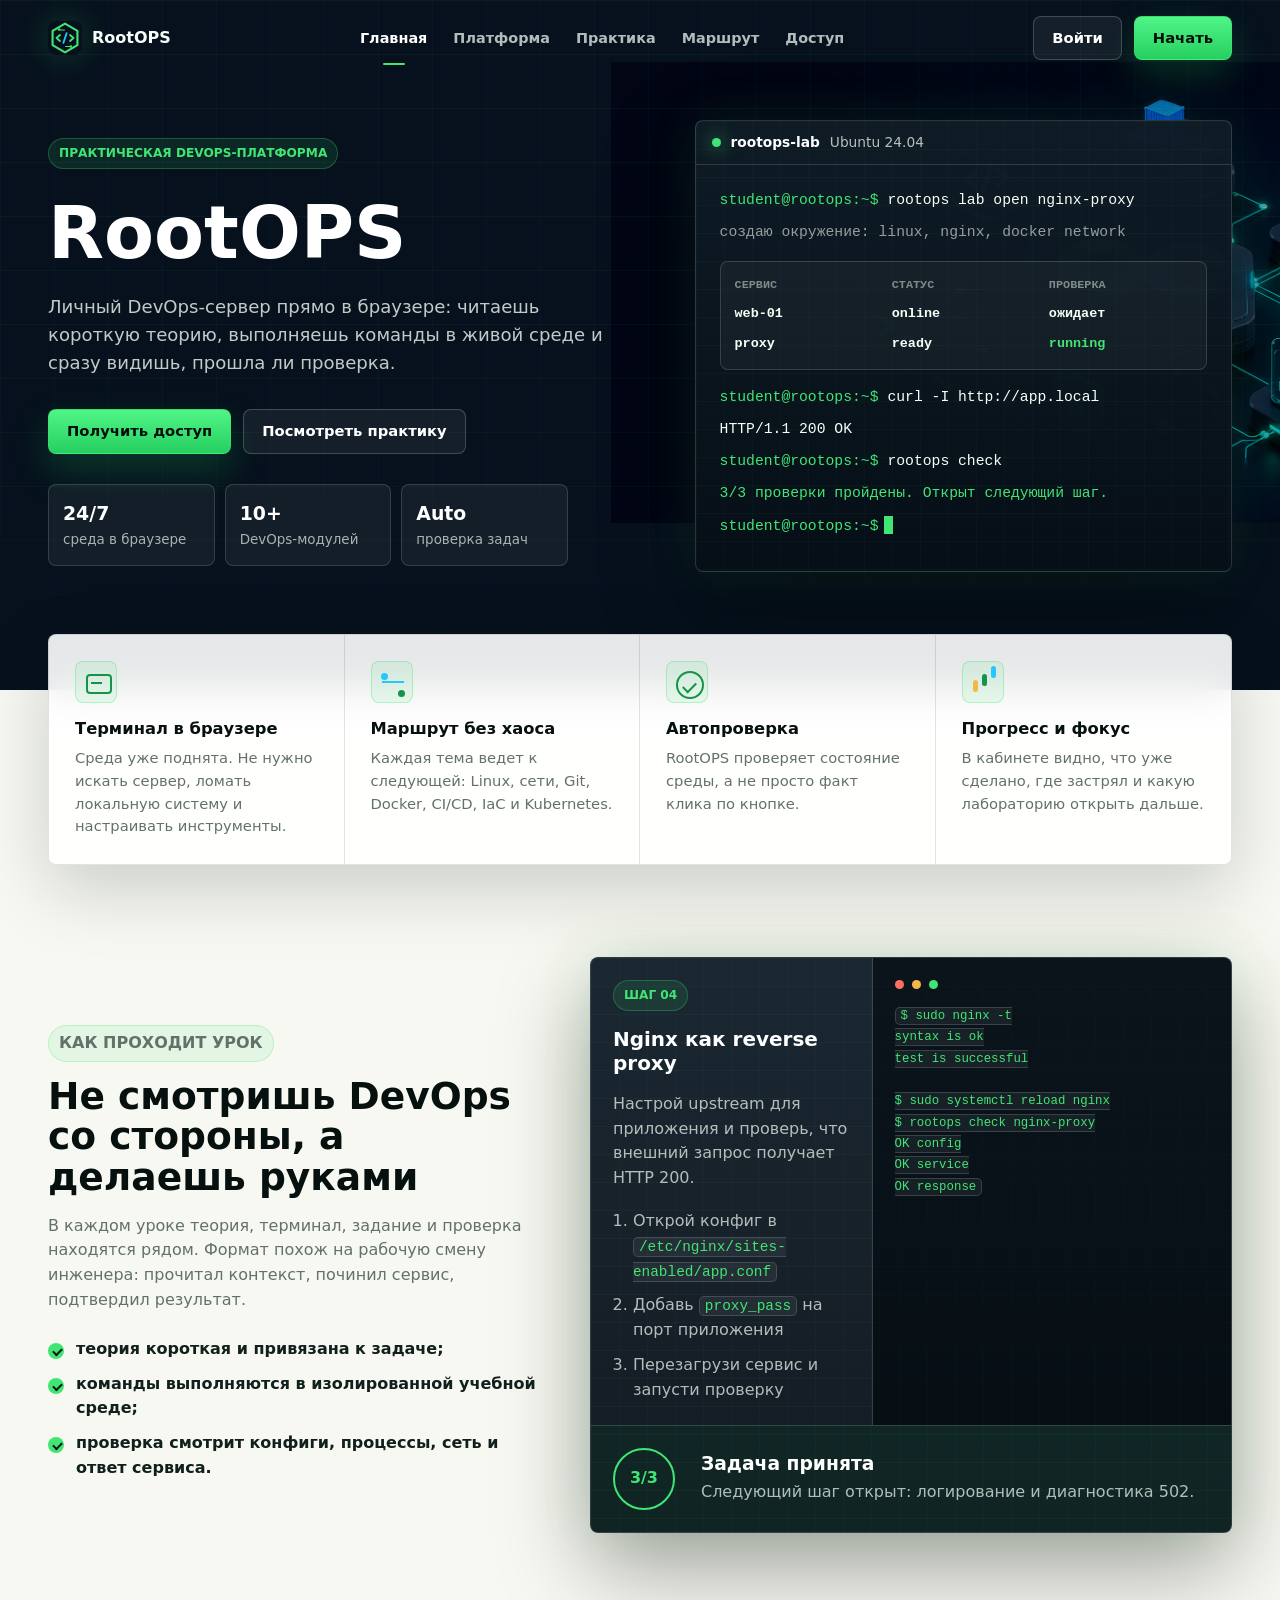
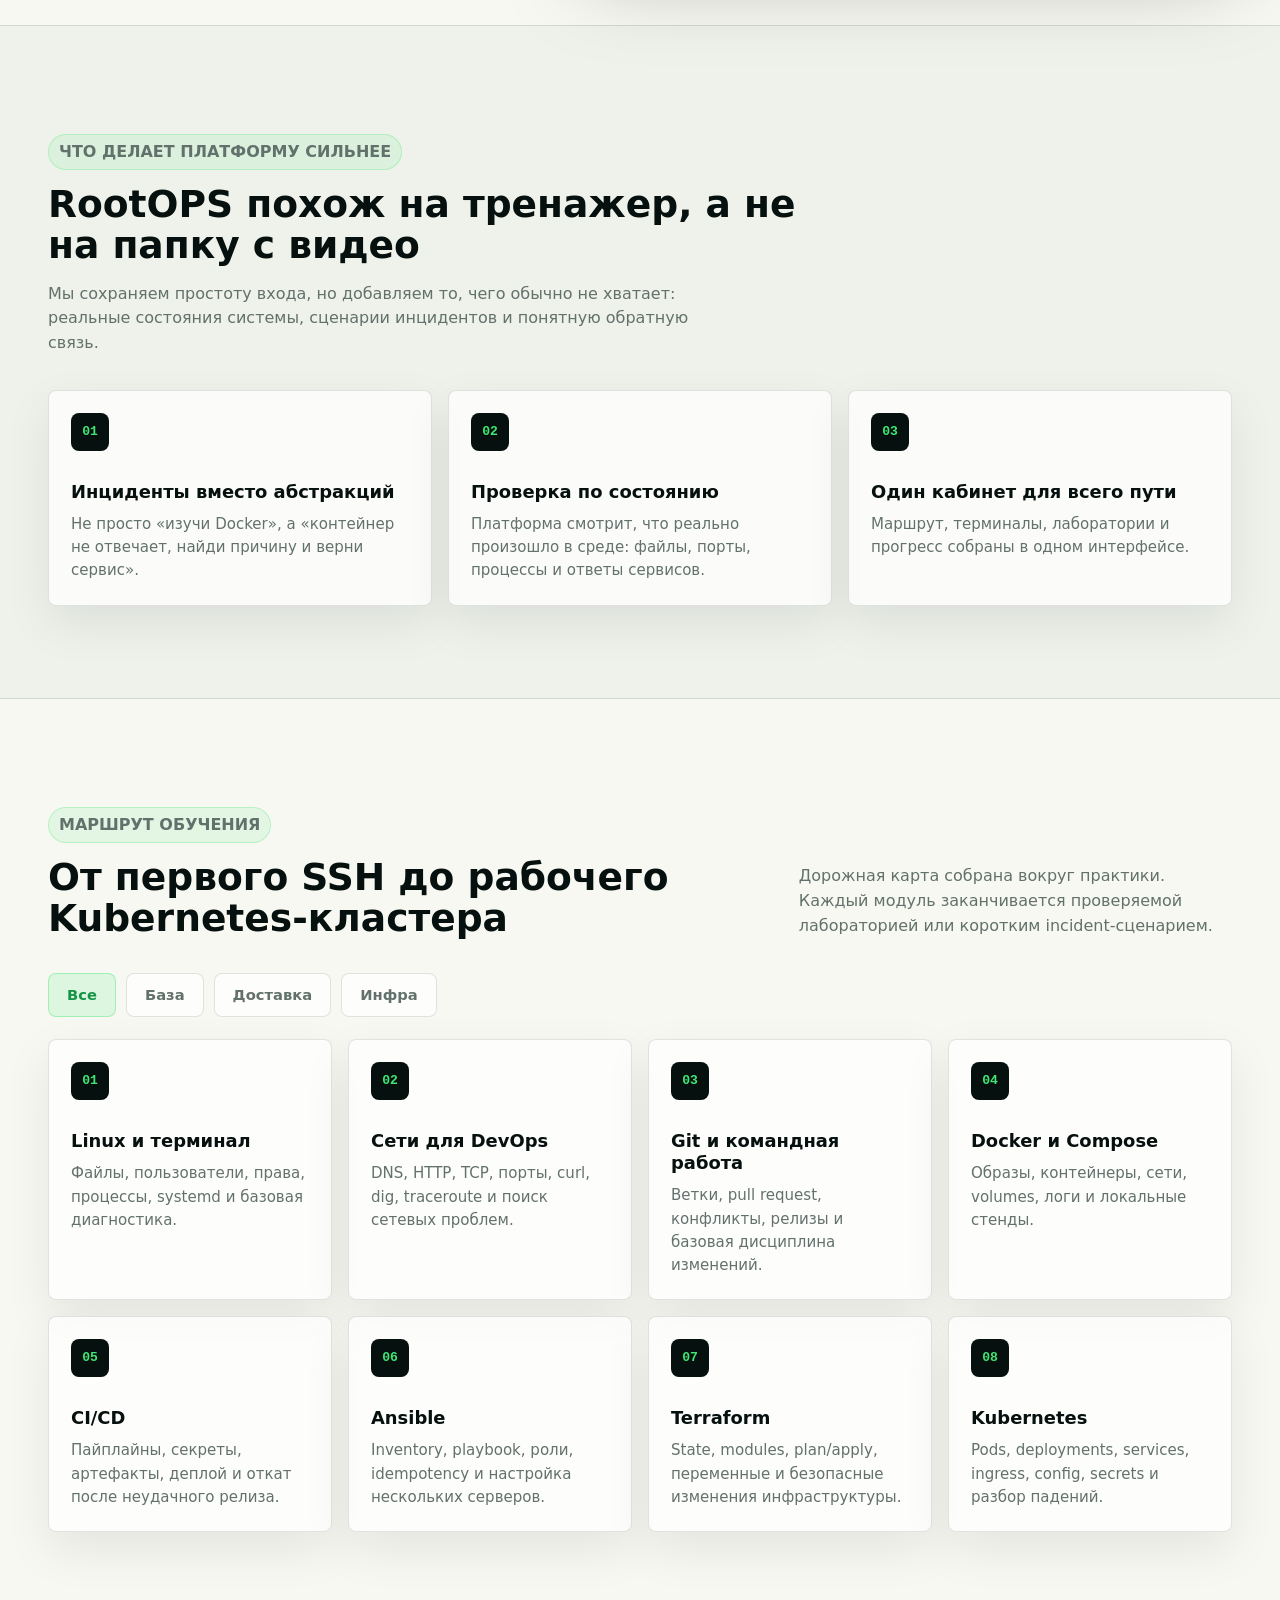
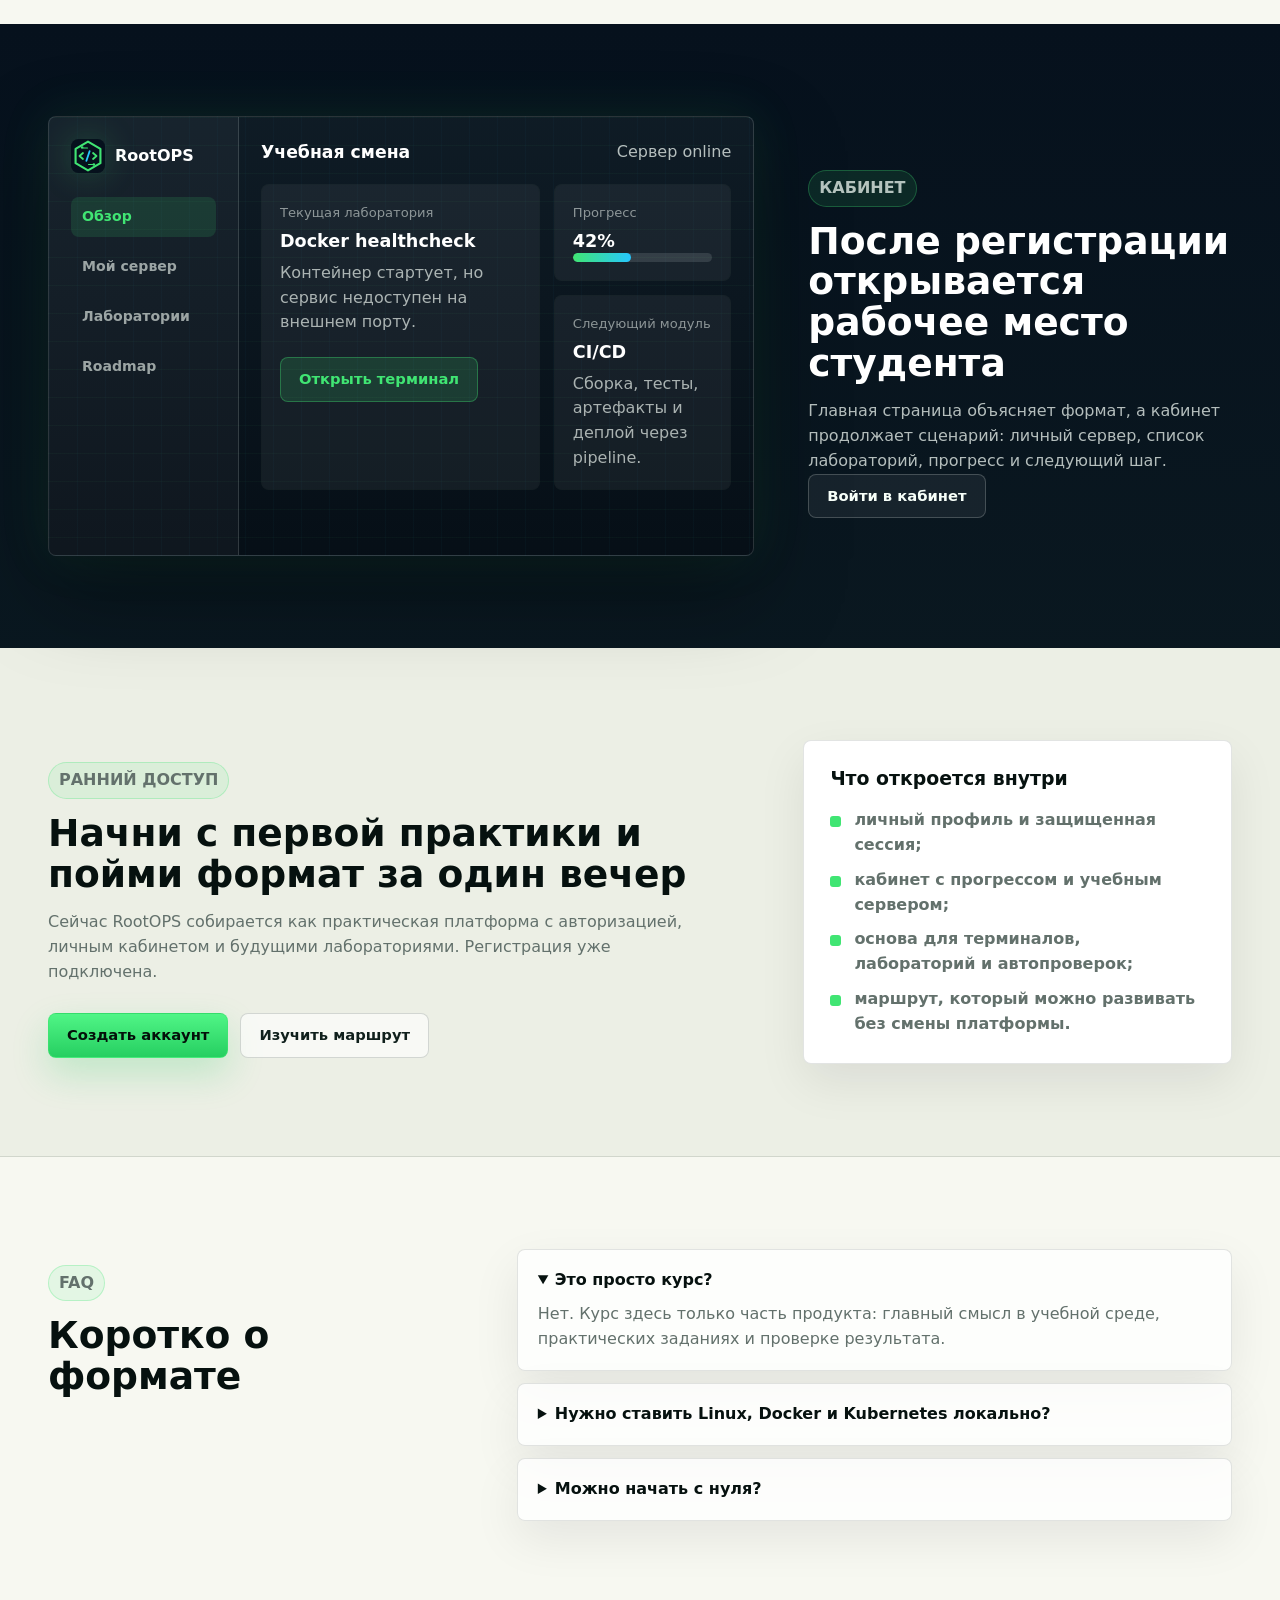
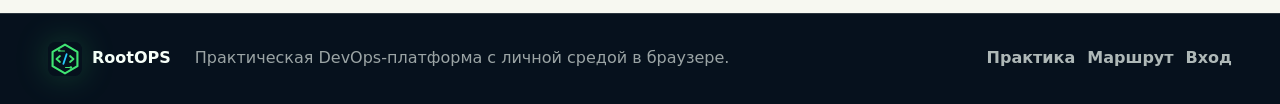
==== commit 1c794768: "Redesign RootOPS landing page" ====
--- a/index.html
+++ b/index.html
@@ -5,9 +5,9 @@
     <meta name="viewport" content="width=device-width, initial-scale=1" />
     <meta
       name="description"
-      content="RootOPS - личный DevOps-сервер в браузере: короткая теория, реальные команды, лабы и проверка результата после регистрации."
+      content="RootOPS - практическая DevOps-платформа с личным сервером в браузере, лабораториями, автопроверкой и понятным маршрутом от Linux до Kubernetes."
     />
-    <title>RootOPS - личный DevOps-сервер для обучения</title>
+    <title>RootOPS - практическая DevOps-платформа</title>
     <link rel="icon" href="assets/rootops-logo.svg" type="image/svg+xml" />
     <link rel="preload" href="assets/rootops-devops-map.png" as="image" />
     <link rel="stylesheet" href="assets/styles.css" />
@@ -22,204 +22,377 @@
 
       <nav class="site-nav" aria-label="Основная навигация">
         <a class="is-active" href="#top">Главная</a>
-        <a href="#features">Что получишь</a>
-        <a href="#how-it-works">Как урок</a>
-        <a href="#roadmap">Темы</a>
+        <a href="#platform">Платформа</a>
+        <a href="#practice">Практика</a>
+        <a href="#roadmap">Маршрут</a>
         <a href="#access">Доступ</a>
       </nav>
 
       <div class="header-actions">
         <a class="login-action" href="/login" data-auth-open="login">Войти</a>
-        <a class="signup-action" href="/register" data-auth-open="register">Регистрация</a>
+        <a class="signup-action" href="/register" data-auth-open="register">Начать</a>
       </div>
     </header>
 
     <main id="top">
       <section class="hero" aria-labelledby="hero-title">
-        <img class="hero-map" src="assets/rootops-devops-map.png" alt="" />
+        <img class="hero-visual" src="assets/rootops-devops-map.png" alt="" />
         <div class="hero-inner">
           <div class="hero-copy">
-            <p class="eyebrow">DevOps-сервер в браузере</p>
-            <h1 id="hero-title">Твой личный DevOps-<wbr />сервер <span>для обучения</span></h1>
+            <p class="eyebrow">Практическая DevOps-платформа</p>
+            <h1 id="hero-title">RootOPS</h1>
             <p class="hero-lead">
-              RootOPS не просто курс. Это учебный сервер, где короткая теория сразу
-              превращается в реальные команды.
+              Личный DevOps-сервер прямо в браузере: читаешь короткую теорию,
+              выполняешь команды в живой среде и сразу видишь, прошла ли проверка.
             </p>
             <div class="hero-actions" aria-label="Быстрые действия">
-              <a class="primary-action" href="/register" data-auth-open="register">Получить сервер</a>
-              <a class="secondary-action" href="#how-it-works">
-                <span>Как проходит урок</span>
-                <span class="play-dot" aria-hidden="true"></span>
-              </a>
-            </div>
-            <div class="hero-badges" aria-label="Преимущества">
-              <span>Короткая теория</span>
-              <span>Реальные команды</span>
-              <span>Лабы после регистрации</span>
-            </div>
-          </div>
-
-          <div class="terminal-card hero-terminal" aria-label="Демо-терминал RootOPS">
-            <div class="terminal-top">
-              <span class="terminal-status"></span>
-              <span>demo-terminal / rootops</span>
-              <div class="window-dots" aria-hidden="true">
+              <a class="primary-action" href="/register" data-auth-open="register">Получить доступ</a>
+              <a class="secondary-action" href="#practice">Посмотреть практику</a>
+            </div>
+            <dl class="hero-metrics" aria-label="Что внутри RootOPS">
+              <div>
+                <dt>24/7</dt>
+                <dd>среда в браузере</dd>
+              </div>
+              <div>
+                <dt>10+</dt>
+                <dd>DevOps-модулей</dd>
+              </div>
+              <div>
+                <dt>Auto</dt>
+                <dd>проверка задач</dd>
+              </div>
+            </dl>
+          </div>
+
+          <div class="ops-console" aria-label="Демо интерфейса RootOPS">
+            <div class="console-top">
+              <span class="status-dot" aria-hidden="true"></span>
+              <strong>rootops-lab</strong>
+              <span>Ubuntu 24.04</span>
+            </div>
+            <div class="console-body">
+              <p><span>student@rootops:~$</span> rootops lab open nginx-proxy</p>
+              <p class="muted-line">создаю окружение: linux, nginx, docker network</p>
+              <div class="console-grid" role="presentation">
+                <span>Сервис</span>
+                <span>Статус</span>
+                <span>Проверка</span>
+                <strong>web-01</strong>
+                <strong>online</strong>
+                <strong>ожидает</strong>
+                <strong>proxy</strong>
+                <strong>ready</strong>
+                <strong class="accent">running</strong>
+              </div>
+              <p><span>student@rootops:~$</span> curl -I http://app.local</p>
+              <p>HTTP/1.1 200 OK</p>
+              <p><span>student@rootops:~$</span> rootops check</p>
+              <p class="success-line">3/3 проверки пройдены. Открыт следующий шаг.</p>
+              <p><span>student@rootops:~$</span><i></i></p>
+            </div>
+          </div>
+        </div>
+      </section>
+
+      <section class="feature-rail" id="platform" aria-label="Ключевые возможности RootOPS">
+        <article>
+          <span class="feature-icon terminal-icon" aria-hidden="true"></span>
+          <h2>Терминал в браузере</h2>
+          <p>Среда уже поднята. Не нужно искать сервер, ломать локальную систему и настраивать инструменты.</p>
+        </article>
+        <article>
+          <span class="feature-icon route-icon" aria-hidden="true"></span>
+          <h2>Маршрут без хаоса</h2>
+          <p>Каждая тема ведет к следующей: Linux, сети, Git, Docker, CI/CD, IaC и Kubernetes.</p>
+        </article>
+        <article>
+          <span class="feature-icon check-icon" aria-hidden="true"></span>
+          <h2>Автопроверка</h2>
+          <p>RootOPS проверяет состояние среды, а не просто факт клика по кнопке.</p>
+        </article>
+        <article>
+          <span class="feature-icon progress-icon" aria-hidden="true"></span>
+          <h2>Прогресс и фокус</h2>
+          <p>В кабинете видно, что уже сделано, где застрял и какую лабораторию открыть дальше.</p>
+        </article>
+      </section>
+
+      <section class="section practice-section" id="practice" aria-labelledby="practice-title">
+        <div class="section-inner practice-layout">
+          <div class="section-copy">
+            <p class="section-kicker">Как проходит урок</p>
+            <h2 id="practice-title">Не смотришь DevOps со стороны, а делаешь руками</h2>
+            <p>
+              В каждом уроке теория, терминал, задание и проверка находятся рядом.
+              Формат похож на рабочую смену инженера: прочитал контекст, починил
+              сервис, подтвердил результат.
+            </p>
+            <ul class="check-list">
+              <li>теория короткая и привязана к задаче;</li>
+              <li>команды выполняются в изолированной учебной среде;</li>
+              <li>проверка смотрит конфиги, процессы, сеть и ответ сервиса.</li>
+            </ul>
+          </div>
+
+          <div class="lab-workbench" aria-label="Пример учебной лаборатории">
+            <div class="lesson-pane">
+              <span class="pane-label">Шаг 04</span>
+              <h3>Nginx как reverse proxy</h3>
+              <p>Настрой upstream для приложения и проверь, что внешний запрос получает HTTP 200.</p>
+              <ol>
+                <li>Открой конфиг в <code>/etc/nginx/sites-enabled/app.conf</code></li>
+                <li>Добавь <code>proxy_pass</code> на порт приложения</li>
+                <li>Перезагрузи сервис и запусти проверку</li>
+              </ol>
+            </div>
+            <div class="terminal-pane">
+              <div class="terminal-toolbar">
                 <span></span>
                 <span></span>
                 <span></span>
               </div>
-            </div>
-            <div class="terminal-body">
-              <p><span>guest@rootops:~$</span> rootops server status</p>
-              <p>сервер: доступен после регистрации</p>
-              <p><span>guest@rootops:~$</span> rootops lab open linux-files</p>
-              <div class="terminal-table" role="presentation">
-                <span>МОДУЛЬ</span>
-                <span>СРЕДА</span>
-                <span>СТАТУС</span>
-                <span>ДОСТУП</span>
-                <span>Linux и файлы</span>
-                <span>Ubuntu 24.04</span>
-                <span>готово</span>
-                <span>locked</span>
-              </div>
-              <p><span>guest@rootops:~$</span> rootops start</p>
-              <p class="terminal-note">Зарегистрируйся, чтобы получить сервер, терминал и проверку результата.</p>
-              <div class="hero-lock" aria-label="Доступ после регистрации">
-                <span class="lock-icon" aria-hidden="true"></span>
-                <div>
-                  <strong>Лабы доступны после регистрации</strong>
-                  <p>В кабинете откроются сервер, задания, терминал и прогресс.</p>
-                </div>
-              </div>
-              <p><span>guest@rootops:~$</span><i></i></p>
-            </div>
-            <div class="terminal-chips" aria-label="Команды">
-              <span>rootops server</span>
-              <span>ls -la</span>
-              <span>docker ps</span>
-              <span>rootops check</span>
-            </div>
-          </div>
-        </div>
-      </section>
-
-      <section class="feature-shell simple-benefits" id="features" aria-label="Что ты получаешь">
-        <div class="feature-grid">
-          <article class="feature-item">
-            <span class="feature-icon icon-terminal" aria-hidden="true"></span>
+              <pre><code>$ sudo nginx -t
+syntax is ok
+test is successful
+
+$ sudo systemctl reload nginx
+$ rootops check nginx-proxy
+OK config
+OK service
+OK response</code></pre>
+            </div>
+            <div class="check-pane">
+              <span class="score-ring">3/3</span>
+              <div>
+                <h3>Задача принята</h3>
+                <p>Следующий шаг открыт: логирование и диагностика 502.</p>
+              </div>
+            </div>
+          </div>
+        </div>
+      </section>
+
+      <section class="section better-section" aria-labelledby="better-title">
+        <div class="section-inner">
+          <div class="section-heading">
+            <p class="section-kicker">Что делает платформу сильнее</p>
+            <h2 id="better-title">RootOPS похож на тренажер, а не на папку с видео</h2>
+            <p>
+              Мы сохраняем простоту входа, но добавляем то, чего обычно не хватает:
+              реальные состояния системы, сценарии инцидентов и понятную обратную связь.
+            </p>
+          </div>
+
+          <div class="value-grid">
+            <article>
+              <span>01</span>
+              <h3>Инциденты вместо абстракций</h3>
+              <p>Не просто «изучи Docker», а «контейнер не отвечает, найди причину и верни сервис».</p>
+            </article>
+            <article>
+              <span>02</span>
+              <h3>Проверка по состоянию</h3>
+              <p>Платформа смотрит, что реально произошло в среде: файлы, порты, процессы и ответы сервисов.</p>
+            </article>
+            <article>
+              <span>03</span>
+              <h3>Один кабинет для всего пути</h3>
+              <p>Маршрут, терминалы, лаборатории и прогресс собраны в одном интерфейсе.</p>
+            </article>
+          </div>
+        </div>
+      </section>
+
+      <section class="section roadmap-section" id="roadmap" aria-labelledby="roadmap-title">
+        <div class="section-inner">
+          <div class="section-heading split-heading">
             <div>
-              <h2>Личный сервер</h2>
-              <p>После регистрации у тебя есть свой учебный Linux/DevOps-сервер в браузере.</p>
-            </div>
-          </article>
-          <article class="feature-item">
-            <span class="feature-icon icon-labs" aria-hidden="true"></span>
-            <div>
-              <h2>Лабы с командами</h2>
-              <p>Учись не по видео, а через реальные команды и понятные задания.</p>
-            </div>
-          </article>
-          <article class="feature-item">
-            <span class="feature-icon icon-check" aria-hidden="true"></span>
-            <div>
-              <h2>Проверка результата</h2>
-              <p>RootOPS проверяет, что ты сделал на сервере, и показывает следующий шаг.</p>
-            </div>
-          </article>
-        </div>
-      </section>
-
-      <section class="section lesson-section" id="how-it-works" aria-labelledby="lesson-title">
-        <div class="section-inner">
-          <div class="section-heading centered">
-            <p class="section-kicker">Как проходит урок</p>
-            <h2 id="lesson-title">Короткая теория, практика и проверка результата</h2>
-            <p>Один урок - это маленький понятный цикл. Прочитал, выполнил команду, сделал задание, получил проверку.</p>
-          </div>
-
-          <div class="lesson-flow" aria-label="Формат урока">
-            <article class="lesson-step">
+              <p class="section-kicker">Маршрут обучения</p>
+              <h2 id="roadmap-title">От первого SSH до рабочего Kubernetes-кластера</h2>
+            </div>
+            <p>
+              Дорожная карта собрана вокруг практики. Каждый модуль заканчивается
+              проверяемой лабораторией или коротким incident-сценарием.
+            </p>
+          </div>
+
+          <div class="filters" aria-label="Фильтр модулей">
+            <button class="filter-button is-active" type="button" data-filter="all" aria-pressed="true">Все</button>
+            <button class="filter-button" type="button" data-filter="base" aria-pressed="false">База</button>
+            <button class="filter-button" type="button" data-filter="delivery" aria-pressed="false">Доставка</button>
+            <button class="filter-button" type="button" data-filter="infra" aria-pressed="false">Инфра</button>
+          </div>
+
+          <div class="module-grid">
+            <article class="module-card" data-stage="base">
               <span>01</span>
-              <h3>Теория</h3>
-              <p>Только то, что нужно для задания.</p>
-            </article>
-            <article class="lesson-step">
+              <h3>Linux и терминал</h3>
+              <p>Файлы, пользователи, права, процессы, systemd и базовая диагностика.</p>
+            </article>
+            <article class="module-card" data-stage="base">
               <span>02</span>
-              <h3>Команда</h3>
-              <p>Выполняешь её в браузерном терминале.</p>
-            </article>
-            <article class="lesson-step">
+              <h3>Сети для DevOps</h3>
+              <p>DNS, HTTP, TCP, порты, curl, dig, traceroute и поиск сетевых проблем.</p>
+            </article>
+            <article class="module-card" data-stage="delivery">
               <span>03</span>
-              <h3>Задание</h3>
-              <p>Делаешь маленькую реальную задачу.</p>
-            </article>
-            <article class="lesson-step">
+              <h3>Git и командная работа</h3>
+              <p>Ветки, pull request, конфликты, релизы и базовая дисциплина изменений.</p>
+            </article>
+            <article class="module-card" data-stage="delivery">
               <span>04</span>
-              <h3>Проверка</h3>
-              <p>RootOPS смотрит результат на сервере.</p>
-            </article>
-          </div>
-        </div>
-      </section>
-
-      <section class="section topics-section" id="roadmap" aria-labelledby="topics-title">
-        <div class="section-inner topics-layout">
-          <div class="section-heading centered">
-            <p class="section-kicker">Что изучаешь</p>
-            <h2 id="topics-title">От Linux до Kubernetes — по шагам</h2>
-            <p>Без скачков и лишнего шума. Каждый шаг связан с практикой на твоём сервере.</p>
-          </div>
-
-          <div class="topic-chain" aria-label="Темы обучения">
-            <span><strong>01</strong>Linux</span>
-            <span><strong>02</strong>Git</span>
-            <span><strong>03</strong>Docker</span>
-            <span><strong>04</strong>CI/CD</span>
-            <span><strong>05</strong>Kubernetes</span>
+              <h3>Docker и Compose</h3>
+              <p>Образы, контейнеры, сети, volumes, логи и локальные стенды.</p>
+            </article>
+            <article class="module-card" data-stage="delivery">
+              <span>05</span>
+              <h3>CI/CD</h3>
+              <p>Пайплайны, секреты, артефакты, деплой и откат после неудачного релиза.</p>
+            </article>
+            <article class="module-card" data-stage="infra">
+              <span>06</span>
+              <h3>Ansible</h3>
+              <p>Inventory, playbook, роли, idempotency и настройка нескольких серверов.</p>
+            </article>
+            <article class="module-card" data-stage="infra">
+              <span>07</span>
+              <h3>Terraform</h3>
+              <p>State, modules, plan/apply, переменные и безопасные изменения инфраструктуры.</p>
+            </article>
+            <article class="module-card" data-stage="infra">
+              <span>08</span>
+              <h3>Kubernetes</h3>
+              <p>Pods, deployments, services, ingress, config, secrets и разбор падений.</p>
+            </article>
+          </div>
+        </div>
+      </section>
+
+      <section class="section app-preview-section" aria-labelledby="dashboard-title">
+        <div class="section-inner dashboard-layout">
+          <div class="dashboard-preview" aria-label="Превью кабинета RootOPS">
+            <aside class="preview-sidebar">
+              <div class="mini-brand">
+                <img class="brand-logo" src="assets/rootops-logo.svg" alt="" />
+                <strong>RootOPS</strong>
+              </div>
+              <span class="nav-pill is-active">Обзор</span>
+              <span class="nav-pill">Мой сервер</span>
+              <span class="nav-pill">Лаборатории</span>
+              <span class="nav-pill">Roadmap</span>
+            </aside>
+            <div class="preview-main">
+              <div class="preview-topbar">
+                <strong>Учебная смена</strong>
+                <span>Сервер online</span>
+              </div>
+              <div class="preview-grid">
+                <article class="preview-panel server-panel">
+                  <span>Текущая лаборатория</span>
+                  <strong>Docker healthcheck</strong>
+                  <p>Контейнер стартует, но сервис недоступен на внешнем порту.</p>
+                  <button type="button">Открыть терминал</button>
+                </article>
+                <article class="preview-panel progress-panel">
+                  <span>Прогресс</span>
+                  <strong>42%</strong>
+                  <div class="progress-bar"><span style="width: 42%"></span></div>
+                </article>
+                <article class="preview-panel">
+                  <span>Следующий модуль</span>
+                  <strong>CI/CD</strong>
+                  <p>Сборка, тесты, артефакты и деплой через pipeline.</p>
+                </article>
+              </div>
+            </div>
+          </div>
+
+          <div class="section-copy">
+            <p class="section-kicker">Кабинет</p>
+            <h2 id="dashboard-title">После регистрации открывается рабочее место студента</h2>
+            <p>
+              Главная страница объясняет формат, а кабинет продолжает сценарий:
+              личный сервер, список лабораторий, прогресс и следующий шаг.
+            </p>
+            <a class="secondary-action" href="/login" data-auth-open="login">Войти в кабинет</a>
           </div>
         </div>
       </section>
 
       <section class="section access-section" id="access" aria-labelledby="access-title">
         <div class="section-inner access-layout">
-          <div class="access-copy">
-            <p class="section-kicker">Доступ</p>
-            <h2 id="access-title">Демо видно сразу. Лабы — после регистрации.</h2>
+          <div>
+            <p class="section-kicker">Ранний доступ</p>
+            <h2 id="access-title">Начни с первой практики и пойми формат за один вечер</h2>
             <p>
-              На главной можно понять формат. После регистрации откроются личный сервер,
-              лаборатории, терминал, проверка заданий и прогресс.
+              Сейчас RootOPS собирается как практическая платформа с авторизацией,
+              личным кабинетом и будущими лабораториями. Регистрация уже подключена.
             </p>
             <div class="access-actions">
               <a class="primary-action" href="/register" data-auth-open="register">Создать аккаунт</a>
-              <a class="secondary-action" href="/login" data-auth-open="login">Войти</a>
-            </div>
-          </div>
-
-          <article class="access-card" aria-label="Что откроется после регистрации">
-            <span class="lock-icon" aria-hidden="true"></span>
-            <h3>После регистрации</h3>
+              <a class="secondary-action" href="#roadmap">Изучить маршрут</a>
+            </div>
+          </div>
+          <article class="access-card">
+            <h3>Что откроется внутри</h3>
             <ul>
-              <li>личный DevOps-сервер в браузере;</li>
-              <li>лабы с реальными командами;</li>
-              <li>автоматическая проверка результата;</li>
-              <li>прогресс и следующие шаги.</li>
+              <li>личный профиль и защищенная сессия;</li>
+              <li>кабинет с прогрессом и учебным сервером;</li>
+              <li>основа для терминалов, лабораторий и автопроверок;</li>
+              <li>маршрут, который можно развивать без смены платформы.</li>
             </ul>
           </article>
         </div>
       </section>
+
+      <section class="section faq-section" aria-labelledby="faq-title">
+        <div class="section-inner faq-layout">
+          <div class="section-copy">
+            <p class="section-kicker">FAQ</p>
+            <h2 id="faq-title">Коротко о формате</h2>
+          </div>
+          <div class="faq-list">
+            <details open>
+              <summary>Это просто курс?</summary>
+              <p>Нет. Курс здесь только часть продукта: главный смысл в учебной среде, практических заданиях и проверке результата.</p>
+            </details>
+            <details>
+              <summary>Нужно ставить Linux, Docker и Kubernetes локально?</summary>
+              <p>Нет. Идея RootOPS в том, чтобы запускать лаборатории в браузере и не тратить вечер на подготовку окружения.</p>
+            </details>
+            <details>
+              <summary>Можно начать с нуля?</summary>
+              <p>Да. Маршрут начинается с Linux, терминала и сетевой базы, а дальше постепенно ведет к контейнерам, CI/CD и Kubernetes.</p>
+            </details>
+          </div>
+        </div>
+      </section>
     </main>
+
+    <footer class="site-footer">
+      <a class="brand" href="#top" aria-label="RootOPS">
+        <img class="brand-logo" src="assets/rootops-logo.svg" alt="" />
+        <span>RootOPS</span>
+      </a>
+      <p>Практическая DevOps-платформа с личной средой в браузере.</p>
+      <div class="footer-links">
+        <a href="#practice">Практика</a>
+        <a href="#roadmap">Маршрут</a>
+        <a href="/login" data-auth-open="login">Вход</a>
+      </div>
+    </footer>
 
     <div class="auth-modal" data-auth-modal hidden>
       <button class="auth-backdrop" type="button" data-auth-close aria-label="Закрыть"></button>
       <section class="auth-card" role="dialog" aria-modal="true" aria-labelledby="auth-title">
-        <button class="auth-close" type="button" data-auth-close aria-label="Закрыть">x</button>
+        <button class="auth-close" type="button" data-auth-close aria-label="Закрыть">×</button>
         <div class="auth-brand">
           <img class="brand-logo" src="assets/rootops-logo.svg" alt="" />
           <strong>RootOPS</strong>
         </div>
         <h2 id="auth-title">Вход в RootOPS</h2>
-        <p class="auth-subtitle">Войди, чтобы открыть сервер, лаборатории и прогресс.</p>
+        <p class="auth-subtitle">Войди или создай аккаунт. После регистрации подтвердим почту и откроем кабинет.</p>
 
         <div class="auth-tabs" role="tablist" aria-label="Авторизация">
           <button class="is-active" type="button" data-auth-tab="login">Вход</button>
@@ -262,7 +435,7 @@
           </label>
           <label class="auth-check">
             <input name="terms" type="checkbox" required />
-            <span>Я понимаю, что это учебный сервер, и не буду хранить здесь реальные секреты.</span>
+            <span>Я понимаю, что это учебная среда, и не буду хранить здесь реальные секреты.</span>
           </label>
           <button class="primary-action wide-action" type="submit">Зарегистрироваться</button>
         </form>
--- a/assets/styles.css
+++ b/assets/styles.css
@@ -1,24 +1,24 @@
 :root {
-  --bg: #03070d;
-  --bg-2: #07111d;
-  --panel: rgba(9, 17, 29, 0.88);
-  --panel-2: rgba(12, 23, 38, 0.92);
-  --panel-3: #101c2d;
-  --line: rgba(148, 163, 184, 0.17);
-  --line-strong: rgba(64, 229, 115, 0.34);
-  --text: #f5f8ff;
-  --muted: #8fa0b7;
-  --muted-2: #687890;
+  --ink: #10201c;
+  --ink-strong: #06110f;
+  --muted: #63716c;
+  --soft: #eef2ea;
+  --paper: #f7f8f1;
+  --paper-2: #ecefe5;
+  --dark: #06111d;
+  --dark-2: #0b1824;
+  --panel: rgba(9, 20, 29, 0.86);
+  --panel-solid: #101d28;
+  --line: rgba(16, 32, 28, 0.12);
+  --line-dark: rgba(226, 238, 232, 0.16);
   --green: #40e573;
-  --green-2: #1fca5b;
-  --green-3: #0d8d43;
+  --green-dark: #159447;
   --cyan: #26c7ff;
-  --blue: #5577ff;
-  --violet: #8c6dff;
-  --amber: #f6b74a;
-  --red: #ff5f57;
-  --shadow: 0 24px 70px rgba(0, 0, 0, 0.42);
-  color-scheme: dark;
+  --amber: #f4b84a;
+  --coral: #ff6f61;
+  --violet: #8f7cff;
+  --shadow: 0 24px 70px rgba(8, 16, 20, 0.18);
+  color-scheme: light;
   font-family:
     Inter, ui-sans-serif, system-ui, -apple-system, BlinkMacSystemFont, "Segoe UI",
     sans-serif;
@@ -30,44 +30,30 @@
 }
 
 html {
+  scroll-behavior: smooth;
   scroll-padding-top: 92px;
-  scroll-behavior: smooth;
 }
 
 body {
+  min-width: 320px;
   margin: 0;
   overflow-x: hidden;
-  background:
-    linear-gradient(rgba(64, 229, 115, 0.035) 1px, transparent 1px),
-    linear-gradient(90deg, rgba(64, 229, 115, 0.025) 1px, transparent 1px),
-    linear-gradient(180deg, #02050a 0%, #07101b 48%, #050a12 100%);
-  background-size:
-    72px 72px,
-    72px 72px,
-    auto;
-  color: var(--text);
+  background: var(--paper);
+  color: var(--ink);
   font-size: 16px;
   line-height: 1.55;
 }
 
-body::before {
-  content: "";
-  position: fixed;
-  inset: 0;
-  z-index: -1;
-  pointer-events: none;
-  background-image: radial-gradient(rgba(64, 229, 115, 0.16) 1px, transparent 1px);
-  background-size: 34px 34px;
-  opacity: 0.34;
-  mask-image: linear-gradient(180deg, #000 0%, rgba(0, 0, 0, 0.78) 42%, transparent 100%);
-}
-
-p,
-h1,
-h2,
-h3,
-summary {
-  overflow-wrap: break-word;
+body.is-auth-open {
+  overflow: hidden;
+}
+
+body.dashboard-body {
+  background:
+    linear-gradient(rgba(16, 32, 28, 0.045) 1px, transparent 1px),
+    linear-gradient(90deg, rgba(16, 32, 28, 0.035) 1px, transparent 1px),
+    var(--paper);
+  background-size: 44px 44px;
 }
 
 a {
@@ -91,13 +77,18 @@
   display: none !important;
 }
 
-body.is-auth-open {
-  overflow: hidden;
+p,
+h1,
+h2,
+h3,
+summary,
+li {
+  overflow-wrap: break-word;
 }
 
 .site-header {
   position: fixed;
-  z-index: 20;
+  z-index: 30;
   top: 0;
   left: 0;
   right: 0;
@@ -105,21 +96,22 @@
   grid-template-columns: auto 1fr auto;
   align-items: center;
   gap: 28px;
-  min-height: 78px;
-  padding: 16px 54px;
-  color: var(--text);
+  min-height: 76px;
+  padding: 15px 48px;
+  color: #f7fff9;
   transition:
+    min-height 180ms ease,
+    border-color 180ms ease,
     background 180ms ease,
-    border-color 180ms ease,
-    box-shadow 180ms ease,
-    min-height 180ms ease;
-}
-
-.site-header.is-scrolled {
+    box-shadow 180ms ease;
+}
+
+.site-header.is-scrolled,
+.site-header.app-header {
   min-height: 66px;
-  border-bottom: 1px solid var(--line);
-  background: rgba(3, 7, 13, 0.86);
-  box-shadow: 0 18px 50px rgba(0, 0, 0, 0.36);
+  border-bottom: 1px solid var(--line-dark);
+  background: rgba(6, 17, 29, 0.88);
+  box-shadow: 0 18px 48px rgba(0, 0, 0, 0.24);
   backdrop-filter: blur(18px);
 }
 
@@ -128,12 +120,8 @@
   display: inline-flex;
   align-items: center;
   gap: 10px;
-  width: fit-content;
-  font-weight: 820;
-}
-
-.brand {
-  font-size: 1.05rem;
+  min-width: 0;
+  font-weight: 850;
 }
 
 .brand-logo {
@@ -141,49 +129,27 @@
   width: 34px;
   height: 34px;
   flex: 0 0 auto;
-  filter: drop-shadow(0 0 16px rgba(64, 229, 115, 0.3));
-}
-
-.brand-mark {
-  position: relative;
-  display: inline-block;
-  width: 30px;
-  height: 30px;
-  flex: 0 0 auto;
-  border: 2px solid var(--green);
-  clip-path: polygon(25% 4%, 75% 4%, 100% 50%, 75% 96%, 25% 96%, 0 50%);
-  filter: drop-shadow(0 0 14px rgba(64, 229, 115, 0.28));
-}
-
-.brand-mark::after {
-  content: "";
-  position: absolute;
-  inset: 9px;
-  width: 5px;
-  height: 5px;
-  border-radius: 50%;
-  background: var(--green);
-  box-shadow: 8px 4px 0 rgba(64, 229, 115, 0.72);
+  filter: drop-shadow(0 0 16px rgba(64, 229, 115, 0.22));
 }
 
 .site-nav {
   display: flex;
   align-items: center;
   justify-content: center;
-  gap: 28px;
+  gap: 26px;
 }
 
 .site-nav a {
   position: relative;
   padding: 8px 0;
-  color: rgba(245, 248, 255, 0.74);
-  font-size: 0.88rem;
-  font-weight: 650;
+  color: rgba(247, 255, 249, 0.72);
+  font-size: 0.9rem;
+  font-weight: 720;
 }
 
 .site-nav a:hover,
 .site-nav a.is-active {
-  color: var(--text);
+  color: #ffffff;
 }
 
 .site-nav a.is-active::after {
@@ -198,59 +164,83 @@
   transform: translateX(-50%);
 }
 
-.header-actions {
+.header-actions,
+.hero-actions,
+.access-actions,
+.footer-links {
   display: flex;
   align-items: center;
+  gap: 12px;
+}
+
+.header-actions {
   justify-content: flex-end;
-  gap: 12px;
-  min-width: 0;
 }
 
 .login-action,
 .signup-action,
 .primary-action,
-.secondary-action {
+.secondary-action,
+.filter-button,
+.preview-panel button {
   display: inline-flex;
   align-items: center;
   justify-content: center;
   min-height: 44px;
   border-radius: 8px;
-  padding: 11px 22px;
+  padding: 10px 18px;
+  border: 1px solid transparent;
   font-size: 0.92rem;
-  font-weight: 760;
+  font-weight: 800;
   white-space: nowrap;
+  transition:
+    transform 160ms ease,
+    background 160ms ease,
+    border-color 160ms ease,
+    box-shadow 160ms ease;
 }
 
 .login-action,
 .secondary-action {
-  border: 1px solid rgba(245, 248, 255, 0.18);
-  background: rgba(245, 248, 255, 0.035);
-  color: var(--text);
+  border-color: rgba(247, 255, 249, 0.2);
+  background: rgba(247, 255, 249, 0.06);
+  color: #ffffff;
 }
 
 .signup-action,
 .primary-action {
-  border: 1px solid rgba(64, 229, 115, 0.5);
-  background: linear-gradient(180deg, #49ef80 0%, #22c95c 100%);
+  border-color: rgba(64, 229, 115, 0.58);
+  background: linear-gradient(180deg, #50f586 0%, #26cf61 100%);
   color: #04100a;
-  box-shadow: 0 18px 38px rgba(31, 202, 91, 0.22);
-}
-
+  box-shadow: 0 16px 36px rgba(31, 202, 91, 0.22);
+}
+
+.secondary-action {
+  color: inherit;
+}
+
+.hero .secondary-action,
+.site-header .secondary-action {
+  color: #ffffff;
+}
+
+.login-action:hover,
+.signup-action:hover,
 .primary-action:hover,
-.signup-action:hover,
 .secondary-action:hover,
-.login-action:hover {
+.filter-button:hover,
+.preview-panel button:hover {
   transform: translateY(-1px);
 }
 
 .hero {
   position: relative;
-  min-height: 800px;
+  min-height: 690px;
   overflow: hidden;
-  border-bottom: 1px solid var(--line);
   background:
-    linear-gradient(115deg, rgba(3, 7, 13, 0.88) 0%, rgba(3, 7, 13, 0.68) 48%, rgba(3, 7, 13, 0.94) 100%),
-    linear-gradient(180deg, #050912 0%, #07101a 100%);
+    linear-gradient(110deg, rgba(6, 17, 29, 0.98) 0%, rgba(6, 17, 29, 0.92) 40%, rgba(6, 17, 29, 0.64) 72%, rgba(6, 17, 29, 0.9) 100%),
+    var(--dark);
+  color: #f7fff9;
   isolation: isolate;
 }
 
@@ -258,1561 +248,769 @@
   content: "";
   position: absolute;
   inset: 0;
+  z-index: -1;
   background:
-    linear-gradient(90deg, transparent 0%, rgba(64, 229, 115, 0.06) 46%, transparent 74%),
-    repeating-linear-gradient(115deg, transparent 0 24px, rgba(38, 199, 255, 0.04) 25px 26px);
-  opacity: 0.8;
-  animation: heroScan 12s ease-in-out infinite alternate;
-}
-
-.hero-map {
+    linear-gradient(rgba(64, 229, 115, 0.06) 1px, transparent 1px),
+    linear-gradient(90deg, rgba(38, 199, 255, 0.04) 1px, transparent 1px);
+  background-size: 54px 54px;
+  mask-image: linear-gradient(180deg, #000 0%, rgba(0, 0, 0, 0.75) 70%, transparent 100%);
+}
+
+.hero-visual {
   position: absolute;
-  right: -120px;
-  bottom: -210px;
-  width: min(820px, 58vw);
-  opacity: 0.33;
-  filter: saturate(1.25) contrast(1.08);
-  mask-image: linear-gradient(135deg, transparent 0%, #000 25%, #000 72%, transparent 100%);
+  right: -150px;
+  top: 62px;
+  z-index: -2;
+  width: min(980px, 64vw);
+  opacity: 0.66;
+  filter: saturate(1.08) contrast(1.05);
 }
 
 .hero-inner {
-  position: relative;
-  z-index: 1;
-  display: grid;
-  grid-template-columns: minmax(0, 0.78fr) minmax(540px, 1.22fr);
+  display: grid;
+  grid-template-columns: minmax(0, 0.86fr) minmax(460px, 0.78fr);
   align-items: center;
-  gap: 70px;
-  width: calc(100% - 112px);
-  max-width: 1460px;
+  gap: 54px;
+  width: calc(100% - 96px);
+  max-width: 1240px;
   margin: 0 auto;
-  padding: 136px 0 128px;
+  padding: 120px 0 108px;
 }
 
 .hero-copy {
-  min-width: 0;
   max-width: 620px;
-  animation: fadeUp 620ms ease both;
 }
 
 .eyebrow,
-.section-kicker {
+.section-kicker,
+.pane-label {
+  display: inline-flex;
   width: fit-content;
-  margin: 0 0 18px;
-  border: 1px solid rgba(64, 229, 115, 0.22);
+  align-items: center;
+  border: 1px solid rgba(64, 229, 115, 0.28);
   border-radius: 999px;
   padding: 5px 10px;
-  background: rgba(64, 229, 115, 0.08);
+  background: rgba(64, 229, 115, 0.1);
   color: var(--green);
   font-size: 0.76rem;
-  font-weight: 820;
+  font-weight: 850;
   text-transform: uppercase;
 }
 
 .hero h1 {
+  margin: 16px 0 0;
+  color: #ffffff;
+  font-size: 4.55rem;
+  line-height: 0.98;
+}
+
+.hero-lead {
+  max-width: 560px;
+  margin: 24px 0 0;
+  color: rgba(247, 255, 249, 0.78);
+  font-size: 1.13rem;
+}
+
+.hero-actions {
+  flex-wrap: wrap;
+  margin-top: 32px;
+}
+
+.hero-metrics {
+  display: grid;
+  grid-template-columns: repeat(3, minmax(0, 1fr));
+  gap: 10px;
+  max-width: 520px;
+  margin: 30px 0 0;
+}
+
+.hero-metrics div {
+  min-width: 0;
+  border: 1px solid var(--line-dark);
+  border-radius: 8px;
+  padding: 14px;
+  background: rgba(247, 255, 249, 0.055);
+}
+
+.hero-metrics dt {
+  color: #ffffff;
+  font-size: 1.18rem;
+  font-weight: 900;
+}
+
+.hero-metrics dd {
+  margin: 2px 0 0;
+  color: rgba(247, 255, 249, 0.66);
+  font-size: 0.84rem;
+}
+
+.ops-console,
+.lab-workbench,
+.dashboard-preview {
+  border: 1px solid var(--line-dark);
+  border-radius: 8px;
+  background:
+    linear-gradient(rgba(64, 229, 115, 0.035) 1px, transparent 1px),
+    linear-gradient(90deg, rgba(38, 199, 255, 0.028) 1px, transparent 1px),
+    linear-gradient(180deg, rgba(15, 28, 38, 0.98), rgba(6, 15, 23, 0.98));
+  background-size:
+    28px 28px,
+    28px 28px,
+    auto;
+  color: #f7fff9;
+  box-shadow:
+    0 34px 90px rgba(0, 0, 0, 0.36),
+    0 0 52px rgba(64, 229, 115, 0.11);
+}
+
+.ops-console {
+  min-width: 0;
+  overflow: hidden;
+}
+
+.console-top {
+  display: flex;
+  align-items: center;
+  gap: 10px;
+  min-height: 44px;
+  border-bottom: 1px solid var(--line-dark);
+  padding: 0 16px;
+  color: rgba(247, 255, 249, 0.72);
+  font-size: 0.86rem;
+}
+
+.console-top strong {
+  color: #ffffff;
+}
+
+.status-dot {
+  width: 9px;
+  height: 9px;
+  border-radius: 50%;
+  background: var(--green);
+  box-shadow: 0 0 18px rgba(64, 229, 115, 0.88);
+}
+
+.console-body {
+  min-height: 360px;
+  padding: 24px;
+  font-family: "Cascadia Mono", "SFMono-Regular", Consolas, monospace;
+  font-size: 0.92rem;
+  line-height: 1.58;
+}
+
+.console-body p {
+  margin: 0 0 9px;
+}
+
+.console-body span,
+.success-line,
+.accent {
+  color: var(--green);
+}
+
+.muted-line {
+  color: rgba(247, 255, 249, 0.58);
+}
+
+.console-body i {
+  display: inline-block;
+  width: 9px;
+  height: 18px;
+  margin-left: 5px;
+  background: var(--green);
+  vertical-align: text-bottom;
+  animation: blink 1s steps(2, start) infinite;
+}
+
+.console-grid {
+  display: grid;
+  grid-template-columns: 1fr 1fr 1fr;
+  gap: 9px 14px;
+  margin: 16px 0;
+  border: 1px solid var(--line-dark);
+  border-radius: 8px;
+  padding: 14px;
+  background: rgba(255, 255, 255, 0.04);
+}
+
+.console-grid span {
+  color: rgba(247, 255, 249, 0.48);
+  font-size: 0.74rem;
+  font-weight: 800;
+  text-transform: uppercase;
+}
+
+.console-grid strong {
+  min-width: 0;
+  font-size: 0.84rem;
+}
+
+.feature-rail {
+  position: relative;
+  z-index: 3;
+  display: grid;
+  grid-template-columns: repeat(4, minmax(0, 1fr));
+  width: calc(100% - 96px);
+  max-width: 1240px;
+  margin: -56px auto 0;
+  border: 1px solid var(--line);
+  border-radius: 8px;
+  overflow: hidden;
+  background: rgba(255, 255, 255, 0.9);
+  box-shadow: var(--shadow);
+  backdrop-filter: blur(18px);
+}
+
+.feature-rail article {
+  min-width: 0;
+  border-right: 1px solid var(--line);
+  padding: 26px;
+}
+
+.feature-rail article:last-child {
+  border-right: 0;
+}
+
+.feature-rail h2,
+.value-grid h3,
+.module-card h3,
+.lesson-pane h3,
+.check-pane h3,
+.access-card h3,
+.preview-panel strong {
   margin: 0;
-  font-size: 3.62rem;
-  line-height: 1.08;
-  overflow-wrap: anywhere;
-}
-
-.hero h1 span {
+  color: var(--ink-strong);
+  line-height: 1.22;
+}
+
+.feature-rail h2 {
+  margin-top: 16px;
+  font-size: 1.02rem;
+}
+
+.feature-rail p,
+.value-grid p,
+.module-card p,
+.section-copy p,
+.section-heading p,
+.lesson-pane p,
+.lesson-pane li,
+.check-pane p,
+.access-section p,
+.access-card li,
+.faq-list p,
+.preview-panel p {
+  color: var(--muted);
+}
+
+.feature-rail p {
+  margin: 8px 0 0;
+  font-size: 0.92rem;
+}
+
+.feature-icon {
+  position: relative;
   display: block;
-  color: var(--green);
-  text-shadow: 0 0 34px rgba(64, 229, 115, 0.24);
-}
-
-.hero-lead {
-  max-width: 540px;
-  margin: 24px 0 0;
-  color: rgba(245, 248, 255, 0.72);
-  font-size: 1.08rem;
-}
-
-.hero-actions {
-  display: flex;
-  flex-wrap: wrap;
-  gap: 14px;
-  margin-top: 34px;
-}
-
-.primary-action,
-.secondary-action {
-  min-width: 174px;
-}
-
-.secondary-action {
-  gap: 10px;
-}
-
-.play-dot {
-  position: relative;
-  width: 18px;
-  height: 18px;
-  border: 1px solid rgba(245, 248, 255, 0.42);
-  border-radius: 50%;
-}
-
-.play-dot::before {
+  width: 42px;
+  height: 42px;
+  border: 1px solid rgba(64, 229, 115, 0.34);
+  border-radius: 8px;
+  background: rgba(64, 229, 115, 0.1);
+}
+
+.feature-icon::before,
+.feature-icon::after {
   content: "";
   position: absolute;
-  top: 50%;
-  left: 50%;
-  border-top: 4px solid transparent;
-  border-bottom: 4px solid transparent;
-  border-left: 6px solid var(--text);
-  transform: translate(-35%, -50%);
-}
-
-.hero-badges {
-  display: flex;
-  flex-wrap: wrap;
-  gap: 18px;
-  margin-top: 34px;
-  color: rgba(245, 248, 255, 0.72);
-  font-size: 0.9rem;
-  font-weight: 680;
-}
-
-.hero-badges span {
+  display: block;
+}
+
+.terminal-icon::before {
+  left: 10px;
+  top: 12px;
+  width: 22px;
+  height: 16px;
+  border: 2px solid var(--green-dark);
+  border-radius: 4px;
+}
+
+.terminal-icon::after {
+  left: 15px;
+  top: 20px;
+  width: 11px;
+  height: 2px;
+  background: var(--green-dark);
+}
+
+.route-icon::before {
+  left: 10px;
+  top: 19px;
+  width: 22px;
+  height: 2px;
+  background: var(--cyan);
+}
+
+.route-icon::after {
+  left: 9px;
+  top: 11px;
+  width: 7px;
+  height: 7px;
+  border-radius: 50%;
+  background: var(--cyan);
+  box-shadow: 17px 17px 0 var(--green-dark);
+}
+
+.check-icon::before {
+  left: 9px;
+  top: 9px;
+  width: 24px;
+  height: 24px;
+  border: 2px solid var(--green-dark);
+  border-radius: 50%;
+}
+
+.check-icon::after {
+  left: 16px;
+  top: 20px;
+  width: 11px;
+  height: 6px;
+  border-left: 2px solid var(--green-dark);
+  border-bottom: 2px solid var(--green-dark);
+  transform: rotate(-45deg);
+}
+
+.progress-icon::before {
+  left: 10px;
+  bottom: 10px;
+  width: 5px;
+  height: 12px;
+  border-radius: 4px;
+  background: var(--amber);
+  box-shadow:
+    9px -6px 0 var(--green-dark),
+    18px -14px 0 var(--cyan);
+}
+
+.section {
+  padding: 92px 0;
+}
+
+.section-inner {
+  width: calc(100% - 96px);
+  max-width: 1240px;
+  margin: 0 auto;
+}
+
+.practice-layout,
+.dashboard-layout,
+.access-layout,
+.faq-layout {
+  display: grid;
+  grid-template-columns: minmax(0, 0.76fr) minmax(440px, 1fr);
+  gap: 54px;
+  align-items: center;
+}
+
+.section-copy {
+  min-width: 0;
+}
+
+.section-copy h2,
+.section-heading h2,
+.access-section h2,
+.dashboard-welcome h1 {
+  margin: 14px 0 0;
+  color: var(--ink-strong);
+  font-size: 2.35rem;
+  line-height: 1.08;
+}
+
+.section-copy p,
+.section-heading p,
+.access-section p {
+  max-width: 660px;
+  margin: 16px 0 0;
+  font-size: 1rem;
+}
+
+.check-list {
+  display: grid;
+  gap: 10px;
+  margin: 24px 0 0;
+  padding: 0;
+  list-style: none;
+}
+
+.check-list li {
   position: relative;
-  padding-left: 24px;
-}
-
-.hero-badges span::before,
+  padding-left: 28px;
+  font-weight: 720;
+}
+
 .check-list li::before {
   content: "";
   position: absolute;
   left: 0;
-  top: 50%;
-  width: 14px;
-  height: 14px;
-  border: 1px solid rgba(64, 229, 115, 0.72);
+  top: 6px;
+  width: 16px;
+  height: 16px;
   border-radius: 50%;
-  transform: translateY(-50%);
-}
-
-.hero-badges span::after,
+  background: var(--green);
+}
+
 .check-list li::after {
   content: "";
   position: absolute;
-  left: 4px;
-  top: calc(50% - 1px);
-  width: 6px;
-  height: 3px;
-  border-left: 2px solid var(--green);
-  border-bottom: 2px solid var(--green);
-  transform: translateY(-50%) rotate(-45deg);
-}
-
-.hero-proof {
+  left: 5px;
+  top: 11px;
+  width: 7px;
+  height: 4px;
+  border-left: 2px solid #06110f;
+  border-bottom: 2px solid #06110f;
+  transform: rotate(-45deg);
+}
+
+.lab-workbench {
+  display: grid;
+  grid-template-columns: minmax(0, 0.88fr) minmax(0, 1.12fr);
+  gap: 0;
+  min-width: 0;
+  overflow: hidden;
+}
+
+.lesson-pane,
+.terminal-pane,
+.check-pane {
+  min-width: 0;
+  padding: 22px;
+}
+
+.lesson-pane {
+  border-right: 1px solid var(--line-dark);
+  background: rgba(255, 255, 255, 0.03);
+}
+
+.lesson-pane h3 {
+  margin-top: 16px;
+  color: #ffffff;
+  font-size: 1.25rem;
+}
+
+.lesson-pane p,
+.lesson-pane li {
+  color: rgba(247, 255, 249, 0.7);
+}
+
+.lesson-pane ol {
+  display: grid;
+  gap: 10px;
+  margin: 18px 0 0;
+  padding-left: 20px;
+}
+
+code {
+  border: 1px solid rgba(226, 238, 232, 0.16);
+  border-radius: 5px;
+  padding: 1px 5px;
+  background: rgba(255, 255, 255, 0.06);
+  color: var(--green);
+  font-family: "Cascadia Mono", "SFMono-Regular", Consolas, monospace;
+  font-size: 0.9em;
+}
+
+.terminal-pane {
+  background: rgba(2, 8, 12, 0.5);
+}
+
+.terminal-toolbar {
+  display: flex;
+  gap: 8px;
+  margin-bottom: 16px;
+}
+
+.terminal-toolbar span {
+  width: 9px;
+  height: 9px;
+  border-radius: 50%;
+  background: var(--coral);
+}
+
+.terminal-toolbar span:nth-child(2) {
+  background: var(--amber);
+}
+
+.terminal-toolbar span:nth-child(3) {
+  background: var(--green);
+}
+
+.terminal-pane pre {
+  margin: 0;
+  overflow-x: auto;
+  white-space: pre-wrap;
+  color: rgba(247, 255, 249, 0.86);
+  font-family: "Cascadia Mono", "SFMono-Regular", Consolas, monospace;
+  font-size: 0.86rem;
+}
+
+.check-pane {
+  display: grid;
+  grid-template-columns: 72px 1fr;
+  grid-column: 1 / -1;
+  align-items: center;
+  gap: 16px;
+  border-top: 1px solid var(--line-dark);
+  background: rgba(64, 229, 115, 0.08);
+}
+
+.score-ring {
+  display: grid;
+  width: 62px;
+  height: 62px;
+  place-items: center;
+  border: 2px solid var(--green);
+  border-radius: 50%;
+  color: var(--green);
+  font-weight: 900;
+}
+
+.check-pane h3 {
+  color: #ffffff;
+}
+
+.check-pane p {
+  margin: 4px 0 0;
+  color: rgba(247, 255, 249, 0.7);
+}
+
+.better-section {
+  background: var(--soft);
+  border-top: 1px solid var(--line);
+  border-bottom: 1px solid var(--line);
+}
+
+.section-heading {
+  display: grid;
+  gap: 0;
+  max-width: 760px;
+  margin-bottom: 34px;
+}
+
+.split-heading {
+  grid-template-columns: minmax(0, 0.9fr) minmax(320px, 0.55fr);
+  max-width: none;
+  gap: 42px;
+  align-items: end;
+}
+
+.value-grid,
+.module-grid {
   display: grid;
   grid-template-columns: repeat(3, minmax(0, 1fr));
-  gap: 10px;
-  max-width: 560px;
-  margin: 28px 0 0;
-}
-
-.hero-proof div {
+  gap: 16px;
+}
+
+.value-grid article,
+.module-card,
+.access-card,
+.faq-list details,
+.preview-panel {
   min-width: 0;
   border: 1px solid var(--line);
   border-radius: 8px;
-  padding: 13px 14px;
-  background: rgba(255, 255, 255, 0.035);
-}
-
-.hero-proof dt {
-  color: var(--text);
-  font-size: 1.18rem;
-  font-weight: 860;
-}
-
-.hero-proof dd {
-  margin: 3px 0 0;
-  color: var(--muted);
-  font-size: 0.8rem;
-  line-height: 1.35;
-}
-
-.hero-copy .eyebrow,
-.hero h1,
-.hero-lead,
-.hero-actions,
-.hero-badges,
-.hero-proof {
-  animation: fadeUp 620ms ease both;
-}
-
-.hero h1 {
-  animation-delay: 70ms;
-}
-
-.hero-lead {
-  animation-delay: 140ms;
-}
-
-.hero-actions {
-  animation-delay: 210ms;
-}
-
-.hero-badges {
-  animation-delay: 280ms;
-}
-
-.hero-proof {
-  animation-delay: 350ms;
-}
-
-.terminal-card,
-.server-card,
-.dashboard-preview,
-.lab-panel,
-.pricing-card,
-.faq-list details {
-  border: 1px solid var(--line);
-  border-radius: 8px;
-  background: linear-gradient(180deg, rgba(13, 24, 39, 0.94), rgba(6, 11, 19, 0.96));
-  box-shadow: var(--shadow);
-}
-
-.terminal-card {
-  position: relative;
-  min-width: 0;
-  overflow: hidden;
-}
-
-.hero-terminal {
-  transform: translateZ(0);
-  border-color: rgba(64, 229, 115, 0.24);
-  background:
-    linear-gradient(rgba(64, 229, 115, 0.04) 1px, transparent 1px),
-    linear-gradient(90deg, rgba(38, 199, 255, 0.025) 1px, transparent 1px),
-    linear-gradient(180deg, rgba(10, 20, 34, 0.98), rgba(2, 7, 13, 0.98));
-  background-size:
-    28px 28px,
-    28px 28px,
-    auto;
-  box-shadow:
-    0 34px 90px rgba(0, 0, 0, 0.5),
-    0 0 48px rgba(64, 229, 115, 0.12);
-  animation:
-    fadeUp 720ms ease 180ms both,
-    terminalGlow 5s ease-in-out 900ms infinite;
-  transition:
-    transform 180ms ease,
-    border-color 180ms ease,
-    box-shadow 180ms ease;
-}
-
-.hero-terminal:hover {
-  transform: translateY(-4px);
-  border-color: rgba(64, 229, 115, 0.44);
-  box-shadow:
-    0 40px 105px rgba(0, 0, 0, 0.58),
-    0 0 62px rgba(64, 229, 115, 0.18);
-}
-
-.terminal-card::before,
-.dashboard-preview::before,
-.lab-terminal::before {
-  content: "";
-  position: absolute;
-  inset: 0;
-  pointer-events: none;
-  background: linear-gradient(180deg, rgba(255, 255, 255, 0.05), transparent 26%);
-}
-
-.hero-terminal::after {
-  content: "";
-  position: absolute;
-  inset: 42px 0 auto;
-  height: 1px;
-  pointer-events: none;
-  background: linear-gradient(90deg, transparent, rgba(64, 229, 115, 0.65), transparent);
-  opacity: 0.72;
-}
-
-.terminal-top {
-  position: relative;
-  z-index: 1;
-  display: flex;
-  align-items: center;
-  gap: 9px;
-  min-height: 42px;
-  border-bottom: 1px solid var(--line);
-  padding: 0 16px;
-  background: rgba(255, 255, 255, 0.035);
-  color: rgba(245, 248, 255, 0.76);
-  font-size: 0.84rem;
-}
-
-.terminal-status {
-  width: 8px;
-  height: 8px;
-  border-radius: 50%;
-  background: var(--green);
-  box-shadow: 0 0 16px rgba(64, 229, 115, 0.9);
-}
-
-.window-dots {
-  display: flex;
-  gap: 8px;
-  margin-left: auto;
-}
-
-.window-dots span {
-  width: 8px;
-  height: 8px;
-  border-radius: 50%;
-  background: var(--muted-2);
-}
-
-.window-dots span:nth-child(2) {
-  background: var(--amber);
-}
-
-.window-dots span:nth-child(3) {
-  background: var(--red);
-}
-
-.terminal-body {
-  position: relative;
-  z-index: 1;
-  min-height: 300px;
-  overflow-x: auto;
-  padding: 22px 20px;
-  color: rgba(245, 248, 255, 0.82);
-  font-family: "Cascadia Mono", "SFMono-Regular", Consolas, monospace;
-  font-size: 0.92rem;
-  line-height: 1.6;
-}
-
-.hero-terminal .terminal-body {
-  min-height: 390px;
-  padding: 28px;
-  font-size: 0.96rem;
-}
-
-.terminal-body p {
-  margin: 0 0 8px;
-  overflow-wrap: anywhere;
-}
-
-.terminal-body span,
-.success-line {
-  color: var(--green);
-}
-
-.terminal-note {
-  max-width: 560px;
-  color: rgba(245, 248, 255, 0.76);
-}
-
-.hero-terminal .terminal-note {
-  margin-top: 10px;
-  color: rgba(245, 248, 255, 0.84);
-}
-
-.terminal-body i {
-  display: inline-block;
-  width: 9px;
-  height: 18px;
-  margin-left: 6px;
-  background: var(--green);
-  vertical-align: text-bottom;
-  animation: blink 1.15s steps(2, start) infinite;
-}
-
-.terminal-table {
-  display: grid;
-  grid-template-columns: 1.1fr 0.8fr 0.8fr 0.8fr;
-  gap: 14px;
-  margin: 4px 0 12px;
-  color: rgba(245, 248, 255, 0.88);
-  font-family: "Cascadia Mono", "SFMono-Regular", Consolas, monospace;
-  font-size: 0.82rem;
-  font-weight: 760;
-}
-
-.hero-terminal .terminal-table {
-  margin: 10px 0 14px;
-  border: 1px solid rgba(148, 163, 184, 0.16);
-  border-radius: 8px;
-  padding: 12px;
-  background: rgba(255, 255, 255, 0.035);
-}
-
-.hero-terminal .terminal-table span:nth-child(-n + 4) {
-  color: var(--muted-2);
-  font-size: 0.74rem;
-}
-
-.hero-terminal .terminal-table span:nth-child(8) {
-  color: #ffca75;
-}
-
-.hero-lock {
-  display: grid;
-  grid-template-columns: 42px 1fr;
-  align-items: center;
-  gap: 14px;
-  max-width: 560px;
-  margin: 20px 0 14px;
-  border: 1px solid rgba(64, 229, 115, 0.3);
-  border-radius: 8px;
-  padding: 14px;
-  background:
-    linear-gradient(135deg, rgba(64, 229, 115, 0.14), rgba(38, 199, 255, 0.06)),
-    rgba(255, 255, 255, 0.035);
-  box-shadow: inset 0 0 26px rgba(64, 229, 115, 0.05);
-}
-
-.hero-lock strong {
-  display: block;
-  color: var(--green);
-  font-size: 0.94rem;
-}
-
-.hero-lock p {
-  margin: 2px 0 0;
-  color: rgba(245, 248, 255, 0.72);
-  font-family: Inter, ui-sans-serif, system-ui, -apple-system, BlinkMacSystemFont, "Segoe UI", sans-serif;
-  font-size: 0.86rem;
-  line-height: 1.35;
-}
-
-.lock-icon {
-  position: relative;
-  display: block;
-  width: 42px;
-  height: 42px;
-  border: 1px solid rgba(64, 229, 115, 0.28);
-  border-radius: 8px;
-  background: rgba(3, 7, 13, 0.5);
-}
-
-.lock-icon::before,
-.lock-icon::after {
-  content: "";
-  position: absolute;
-  left: 50%;
-  transform: translateX(-50%);
-}
-
-.lock-icon::before {
-  top: 9px;
-  width: 16px;
-  height: 13px;
-  border: 2px solid var(--green);
-  border-bottom: 0;
-  border-radius: 12px 12px 0 0;
-}
-
-.lock-icon::after {
-  bottom: 9px;
-  width: 22px;
-  height: 18px;
-  border-radius: 5px;
-  background: var(--green);
-  box-shadow: 0 0 18px rgba(64, 229, 115, 0.42);
-}
-
-.terminal-table span {
-  overflow-wrap: anywhere;
-}
-
-.terminal-chips {
-  display: flex;
-  flex-wrap: wrap;
-  gap: 8px;
-  border-top: 1px solid var(--line);
-  padding: 12px 16px 16px;
-}
-
-.terminal-chips span {
-  border: 1px solid rgba(148, 163, 184, 0.22);
-  border-radius: 6px;
-  padding: 5px 8px;
-  background: rgba(255, 255, 255, 0.035);
-  color: rgba(245, 248, 255, 0.78);
-  font-family: "Cascadia Mono", "SFMono-Regular", Consolas, monospace;
-  font-size: 0.75rem;
-}
-
-.feature-shell {
-  position: relative;
-  z-index: 2;
-  width: calc(100% - 112px);
-  max-width: 1460px;
-  margin: -70px auto 0;
-  border: 1px solid var(--line);
-  border-radius: 8px;
-  background: rgba(9, 17, 29, 0.88);
-  box-shadow: var(--shadow);
-  backdrop-filter: blur(18px);
-}
-
-.feature-grid {
-  display: grid;
-  grid-template-columns: repeat(4, minmax(0, 1fr));
-}
-
-.feature-item {
-  display: grid;
-  grid-template-columns: 46px 1fr;
-  align-items: start;
-  gap: 16px;
-  min-width: 0;
-  border-right: 1px solid var(--line);
-  padding: 30px 28px;
-}
-
-.feature-item:last-child {
-  border-right: 0;
-}
-
-.feature-item > div {
-  min-width: 0;
-}
-
-.feature-icon {
-  position: relative;
-  display: grid;
-  width: 42px;
-  height: 42px;
-  place-items: center;
-  border: 1px solid rgba(64, 229, 115, 0.28);
-  border-radius: 8px;
-  background: rgba(64, 229, 115, 0.08);
-}
-
-.feature-icon::before,
-.feature-icon::after,
-.course-icon::before,
-.course-icon::after,
-.server-icon::before,
-.server-icon::after,
-.trophy::before,
-.trophy::after {
-  content: "";
-  position: absolute;
-  display: block;
-}
-
-.icon-theory::before {
-  width: 17px;
-  height: 22px;
-  border: 2px solid var(--green);
-  border-radius: 3px;
-}
-
-.icon-theory::after {
-  width: 11px;
-  height: 2px;
-  background: var(--green);
-  box-shadow: 0 6px 0 var(--green);
-}
-
-.icon-terminal::before {
-  width: 24px;
-  height: 18px;
-  border: 2px solid var(--green);
-  border-radius: 4px;
-}
-
-.icon-terminal::after {
-  width: 12px;
-  height: 2px;
-  background: var(--green);
-  transform: translate(4px, 5px);
-}
-
-.icon-labs::before {
-  width: 18px;
-  height: 22px;
-  border: 2px solid var(--green);
-  border-top: 0;
-  border-radius: 0 0 8px 8px;
-}
-
-.icon-labs::after {
-  top: 11px;
-  width: 22px;
-  height: 2px;
-  background: var(--green);
-}
-
-.icon-check::before {
-  width: 24px;
-  height: 24px;
-  border: 2px solid var(--green);
-  border-radius: 50%;
-}
-
-.icon-check::after {
-  width: 12px;
-  height: 6px;
-  border-left: 2px solid var(--green);
-  border-bottom: 2px solid var(--green);
-  transform: rotate(-45deg);
-}
-
-.feature-item h2 {
-  margin: 0 0 4px;
-  color: var(--text);
-  font-size: 1rem;
-  line-height: 1.25;
-}
-
-.feature-item p {
-  margin: 0;
-  color: var(--muted);
-  font-size: 0.9rem;
-}
-
-.simple-benefits {
-  margin-top: -54px;
-}
-
-.simple-benefits .feature-grid {
-  grid-template-columns: repeat(3, minmax(0, 1fr));
-}
-
-.simple-benefits .feature-item {
-  min-height: 168px;
-}
-
-.lesson-section,
-.topics-section,
-.access-section {
-  border-bottom: 1px solid var(--line);
-}
-
-.lesson-section {
-  background:
-    radial-gradient(circle at 18% 18%, rgba(64, 229, 115, 0.08), transparent 28%),
-    rgba(3, 7, 13, 0.28);
-}
-
-.lesson-flow {
-  display: grid;
-  grid-template-columns: repeat(4, minmax(0, 1fr));
-  gap: 14px;
-}
-
-.lesson-step {
-  min-width: 0;
-  min-height: 184px;
-  border: 1px solid var(--line);
-  border-radius: 8px;
-  padding: 20px;
-  background: rgba(9, 17, 29, 0.72);
-  box-shadow: 0 18px 50px rgba(0, 0, 0, 0.2);
-  transition:
-    transform 160ms ease,
-    border-color 160ms ease,
-    background 160ms ease;
-}
-
-.lesson-step:hover {
-  transform: translateY(-2px);
-  border-color: rgba(64, 229, 115, 0.3);
-  background: rgba(13, 24, 39, 0.84);
-}
-
-.lesson-step span {
+  background: rgba(255, 255, 255, 0.74);
+  box-shadow: 0 18px 48px rgba(8, 16, 20, 0.08);
+}
+
+.value-grid article,
+.module-card {
+  min-height: 210px;
+  padding: 22px;
+}
+
+.value-grid span,
+.module-card span {
   display: grid;
   width: 38px;
   height: 38px;
   place-items: center;
-  border: 1px solid rgba(64, 229, 115, 0.34);
   border-radius: 8px;
-  background: rgba(64, 229, 115, 0.1);
+  background: #06110f;
   color: var(--green);
   font-family: "Cascadia Mono", "SFMono-Regular", Consolas, monospace;
   font-size: 0.82rem;
-  font-weight: 860;
-}
-
-.lesson-step h3 {
-  margin: 34px 0 8px;
-  font-size: 1.05rem;
-  line-height: 1.24;
-}
-
-.lesson-step p {
-  margin: 0;
-  color: var(--muted);
-  font-size: 0.9rem;
-}
-
-.topics-section {
-  background:
-    linear-gradient(180deg, rgba(9, 17, 29, 0.34), rgba(3, 7, 13, 0.22)),
-    rgba(3, 7, 13, 0.28);
-}
-
-.topic-chain {
-  display: grid;
-  grid-template-columns: repeat(5, minmax(0, 1fr));
-  gap: 12px;
-}
-
-.topic-chain span {
-  min-width: 0;
-  border: 1px solid var(--line);
-  border-radius: 8px;
-  padding: 18px;
-  background:
-    linear-gradient(180deg, rgba(255, 255, 255, 0.045), rgba(255, 255, 255, 0.02)),
-    rgba(9, 17, 29, 0.72);
-  color: rgba(245, 248, 255, 0.86);
-  font-weight: 780;
-}
-
-.topic-chain strong {
-  display: block;
-  margin-bottom: 10px;
-  color: var(--green);
-  font-family: "Cascadia Mono", "SFMono-Regular", Consolas, monospace;
-  font-size: 0.82rem;
-}
-
-.access-section {
-  background:
-    radial-gradient(circle at 82% 16%, rgba(38, 199, 255, 0.1), transparent 28%),
-    rgba(3, 7, 13, 0.34);
-}
-
-.access-layout {
-  display: grid;
-  grid-template-columns: minmax(0, 0.82fr) minmax(320px, 0.5fr);
-  gap: 44px;
-  align-items: center;
-}
-
-.access-copy h2 {
-  margin: 0;
-  color: var(--text);
-  font-size: 2rem;
-  line-height: 1.18;
-}
-
-.access-copy p {
-  max-width: 670px;
-  margin: 12px 0 0;
-  color: var(--muted);
-}
-
-.access-actions {
+  font-weight: 900;
+}
+
+.value-grid h3,
+.module-card h3 {
+  margin-top: 30px;
+  font-size: 1.12rem;
+}
+
+.value-grid p,
+.module-card p {
+  margin: 10px 0 0;
+  font-size: 0.94rem;
+}
+
+.roadmap-section {
+  background: var(--paper);
+}
+
+.filters {
   display: flex;
   flex-wrap: wrap;
-  gap: 12px;
-  margin-top: 28px;
-}
-
-.access-card {
-  min-width: 0;
-  border: 1px solid rgba(64, 229, 115, 0.24);
-  border-radius: 8px;
-  padding: 24px;
+  gap: 10px;
+  margin-bottom: 22px;
+}
+
+.filter-button {
+  min-height: 38px;
+  border-color: var(--line);
+  background: rgba(255, 255, 255, 0.68);
+  color: var(--muted);
+}
+
+.filter-button.is-active {
+  border-color: rgba(64, 229, 115, 0.38);
+  background: rgba(64, 229, 115, 0.14);
+  color: var(--green-dark);
+}
+
+.module-grid {
+  grid-template-columns: repeat(4, minmax(0, 1fr));
+}
+
+.module-card {
+  display: flex;
+  flex-direction: column;
+}
+
+.module-card.is-hidden {
+  display: none;
+}
+
+.app-preview-section {
   background:
-    linear-gradient(135deg, rgba(64, 229, 115, 0.1), rgba(38, 199, 255, 0.045)),
-    rgba(9, 17, 29, 0.86);
-  box-shadow: var(--shadow);
-}
-
-.access-card .lock-icon {
-  margin-bottom: 18px;
-}
-
-.access-card h3 {
-  margin: 0;
-  color: var(--text);
-  font-size: 1.2rem;
-  line-height: 1.22;
-}
-
-.access-card ul {
-  display: grid;
-  gap: 10px;
-  margin: 18px 0 0;
-  padding: 0;
-  list-style: none;
-}
-
-.access-card li {
-  position: relative;
-  padding-left: 24px;
-  color: rgba(245, 248, 255, 0.82);
-  font-size: 0.92rem;
-  font-weight: 680;
-}
-
-.access-card li::before {
-  content: "";
-  position: absolute;
-  left: 0;
-  top: 50%;
-  width: 14px;
-  height: 14px;
-  border: 1px solid rgba(64, 229, 115, 0.72);
-  border-radius: 50%;
-  transform: translateY(-50%);
-}
-
-.access-card li::after {
-  content: "";
-  position: absolute;
-  left: 4px;
-  top: calc(50% - 1px);
-  width: 6px;
-  height: 3px;
-  border-left: 2px solid var(--green);
-  border-bottom: 2px solid var(--green);
-  transform: translateY(-50%) rotate(-45deg);
-}
-
-.section {
-  padding: 78px 0;
-}
-
-.section-inner {
-  width: calc(100% - 128px);
-  max-width: 1400px;
-  margin: 0 auto;
-}
-
-.section-heading {
+    linear-gradient(180deg, rgba(6, 17, 29, 0.96), rgba(10, 24, 32, 0.96)),
+    var(--dark);
+  color: #f7fff9;
+}
+
+.app-preview-section .section-copy h2 {
+  color: #ffffff;
+}
+
+.app-preview-section .section-copy p {
+  color: rgba(247, 255, 249, 0.72);
+}
+
+.dashboard-layout {
+  grid-template-columns: minmax(0, 1.1fr) minmax(360px, 0.66fr);
+}
+
+.dashboard-preview {
+  display: grid;
+  grid-template-columns: 190px minmax(0, 1fr);
+  min-height: 440px;
+  overflow: hidden;
+}
+
+.preview-sidebar {
   display: flex;
-  align-items: end;
-  justify-content: space-between;
-  gap: 28px;
-  margin-bottom: 28px;
-}
-
-.section-heading.centered {
-  display: grid;
-  max-width: 760px;
-  margin-right: auto;
-  margin-bottom: 34px;
-  margin-left: auto;
-  text-align: center;
-  justify-items: center;
-}
-
-.section-heading h2,
-.server-copy h2,
-.dashboard-copy h2,
-.pricing-layout h2,
-.faq-layout h2 {
-  margin: 0;
-  color: var(--text);
-  font-size: 2rem;
-  line-height: 1.18;
-}
-
-.section-heading p,
-.server-copy p,
-.dashboard-copy p,
-.pricing-layout p,
-.faq-layout p {
-  margin: 10px 0 0;
-  color: var(--muted);
-}
-
-.section-link {
-  color: var(--green);
-  font-weight: 780;
-}
-
-.section-link::after {
-  content: " ->";
-}
-
-.how-section,
-.outcome-section {
-  border-bottom: 1px solid var(--line);
-  background: rgba(3, 7, 13, 0.28);
-}
-
-.how-layout {
-  display: grid;
-  grid-template-columns: minmax(280px, 0.7fr) minmax(0, 1.05fr) minmax(300px, 0.62fr);
-  gap: 26px;
-  align-items: stretch;
-}
-
-.how-layout > div:first-child {
-  align-self: center;
-}
-
-.how-layout h2,
-.outcome-copy h2 {
-  margin: 0;
-  font-size: 2rem;
-  line-height: 1.18;
-}
-
-.how-layout p,
-.outcome-copy p {
-  margin: 10px 0 0;
-  color: var(--muted);
-}
-
-.step-grid {
-  display: grid;
-  grid-template-columns: repeat(3, minmax(0, 1fr));
-  gap: 12px;
-}
-
-.step-card,
-.session-card,
-.outcome-grid article {
-  border: 1px solid var(--line);
-  border-radius: 8px;
-  background: rgba(9, 17, 29, 0.72);
-  box-shadow: 0 18px 50px rgba(0, 0, 0, 0.22);
-}
-
-.step-card {
-  display: flex;
-  min-height: 230px;
   min-width: 0;
   flex-direction: column;
-  justify-content: flex-start;
-  padding: 20px;
-}
-
-.step-card span {
-  display: grid;
-  width: 38px;
-  height: 38px;
-  place-items: center;
-  border: 1px solid rgba(64, 229, 115, 0.34);
+  gap: 10px;
+  border-right: 1px solid var(--line-dark);
+  padding: 22px;
+  background: rgba(255, 255, 255, 0.035);
+}
+
+.mini-brand {
+  margin-bottom: 14px;
+  color: #ffffff;
+}
+
+.nav-pill {
   border-radius: 8px;
-  background: rgba(64, 229, 115, 0.1);
+  padding: 9px 11px;
+  color: rgba(247, 255, 249, 0.6);
+  font-size: 0.88rem;
+  font-weight: 760;
+}
+
+.nav-pill.is-active {
+  background: rgba(64, 229, 115, 0.13);
   color: var(--green);
-  font-size: 0.82rem;
-  font-weight: 860;
-}
-
-.step-card h3 {
-  margin: 34px 0 8px;
-  font-size: 1.05rem;
-  line-height: 1.24;
-}
-
-.step-card p {
-  margin: 0;
-  font-size: 0.9rem;
-}
-
-.session-card {
-  display: grid;
-  align-content: start;
-  gap: 16px;
-  padding: 18px;
-  background:
-    radial-gradient(circle at 80% 15%, rgba(38, 199, 255, 0.12), transparent 34%),
-    rgba(9, 17, 29, 0.82);
-}
-
-.session-card-head {
-  display: grid;
-  grid-template-columns: 10px 1fr auto;
-  align-items: center;
-  gap: 10px;
-}
-
-.session-card-head small {
-  color: var(--green);
-  font-weight: 760;
-}
-
-.session-card ol {
-  display: grid;
-  gap: 12px;
-  margin: 0;
-  padding: 0;
-  list-style: none;
-}
-
-.session-card li {
-  display: grid;
-  grid-template-columns: 64px 1fr;
-  gap: 12px;
-  border-top: 1px solid var(--line);
-  padding-top: 12px;
-  color: rgba(245, 248, 255, 0.82);
-  font-size: 0.9rem;
-}
-
-.session-card li span {
-  color: var(--muted-2);
-  font-family: "Cascadia Mono", "SFMono-Regular", Consolas, monospace;
-  font-size: 0.78rem;
-}
-
-.flow-note {
-  display: grid;
-  grid-template-columns: 10px 1fr;
-  align-items: start;
-  gap: 12px;
-  margin-top: 22px;
-  border: 1px solid rgba(64, 229, 115, 0.24);
-  border-radius: 8px;
-  padding: 14px;
-  background: rgba(64, 229, 115, 0.08);
-}
-
-.flow-note strong {
-  display: block;
-  color: var(--green);
-  font-size: 0.92rem;
-}
-
-.flow-note p {
-  margin: 3px 0 0;
-  font-size: 0.88rem;
-}
-
-.tool-grid {
-  display: grid;
-  grid-template-columns: repeat(11, minmax(0, 1fr));
-  gap: 16px;
-  border: 1px solid var(--line);
-  border-radius: 8px;
-  padding: 26px;
-  background: rgba(9, 17, 29, 0.58);
-}
-
-.tool-grid span {
-  display: grid;
-  justify-items: center;
-  gap: 10px;
+}
+
+.preview-main {
   min-width: 0;
-  color: rgba(245, 248, 255, 0.82);
-  font-size: 0.82rem;
-  font-weight: 700;
-  text-align: center;
-}
-
-.tool-grid b {
-  position: relative;
-  display: block;
-  width: 40px;
-  height: 40px;
-  border: 1px solid rgba(148, 163, 184, 0.24);
-  border-radius: 8px;
-  background: rgba(255, 255, 255, 0.045);
-}
-
-.tool-grid b::before {
-  position: absolute;
-  inset: 0;
-  display: grid;
-  place-items: center;
-  color: var(--text);
-  font-size: 0.78rem;
-  font-weight: 820;
-}
-
-.tool-linux::before {
-  content: "Lx";
-  color: #ffd17a;
-}
-
-.tool-git::before {
-  content: "Git";
-  color: #ff7144;
-}
-
-.tool-bash::before {
-  content: "$";
-  color: #ffffff;
-}
-
-.tool-docker::before {
-  content: "D";
-  color: #55bdff;
-}
-
-.tool-compose::before {
-  content: "Dc";
-  color: #78d8ff;
-}
-
-.tool-nginx::before {
-  content: "Nx";
-  color: #40e573;
-}
-
-.tool-cicd::before {
-  content: "CI";
-  color: #a58cff;
-}
-
-.tool-ansible::before {
-  content: "A";
-  color: #f5f8ff;
-}
-
-.tool-terraform::before {
-  content: "Tf";
-  color: #9b7cff;
-}
-
-.tool-kubernetes::before {
-  content: "K8s";
-  color: #6ea8ff;
-}
-
-.tool-monitoring::before {
-  content: "M";
-  color: #f6b74a;
-}
-
-.path-summary {
-  display: grid;
-  grid-template-columns: repeat(4, minmax(0, 1fr));
-  gap: 12px;
-  margin-top: 14px;
-}
-
-.path-summary span {
-  min-width: 0;
-  border: 1px solid var(--line);
-  border-radius: 8px;
-  padding: 12px 14px;
-  background: rgba(255, 255, 255, 0.035);
-  color: rgba(245, 248, 255, 0.82);
-  font-size: 0.88rem;
-  font-weight: 720;
-}
-
-.path-summary strong {
-  margin-right: 8px;
-  color: var(--green);
-  font-family: "Cascadia Mono", "SFMono-Regular", Consolas, monospace;
-  font-size: 0.8rem;
-}
-
-.server-section,
-.practice-section,
-.faq-section {
-  border-top: 1px solid var(--line);
-  border-bottom: 1px solid var(--line);
-  background: rgba(3, 7, 13, 0.44);
-}
-
-.outcome-layout {
-  display: grid;
-  grid-template-columns: minmax(280px, 0.64fr) minmax(0, 1fr);
-  gap: 32px;
-  align-items: start;
-}
-
-.outcome-copy {
-  position: sticky;
-  top: 98px;
-}
-
-.outcome-grid {
-  display: grid;
-  grid-template-columns: repeat(3, minmax(0, 1fr));
-  gap: 14px;
-}
-
-.outcome-grid article {
-  min-width: 0;
-  padding: 18px;
-}
-
-.outcome-dot {
-  display: block;
-  width: 12px;
-  height: 12px;
-  border-radius: 50%;
-  background: var(--green);
-  box-shadow: 0 0 22px rgba(64, 229, 115, 0.8);
-}
-
-.outcome-grid h3 {
-  margin: 32px 0 8px;
-  font-size: 1rem;
-}
-
-.outcome-grid p {
-  margin: 0;
-  color: var(--muted);
-  font-size: 0.9rem;
-}
-
-.command-strip {
-  display: flex;
-  flex-wrap: wrap;
-  grid-column: 2 / 3;
-  gap: 10px;
-  border: 1px solid var(--line);
-  border-radius: 8px;
-  padding: 14px;
-  background: rgba(3, 7, 13, 0.44);
-}
-
-.command-strip span {
-  border: 1px solid rgba(148, 163, 184, 0.22);
-  border-radius: 6px;
-  padding: 7px 10px;
-  color: var(--green);
-  font-family: "Cascadia Mono", "SFMono-Regular", Consolas, monospace;
-  font-size: 0.82rem;
-}
-
-.server-layout,
-.dashboard-layout,
-.pricing-layout,
-.faq-layout {
-  display: grid;
-  grid-template-columns: minmax(340px, 0.72fr) minmax(0, 1fr);
-  gap: 56px;
-  align-items: center;
-}
-
-.server-card {
-  padding: 24px;
-}
-
-.server-card-head {
-  display: grid;
-  grid-template-columns: 34px 1fr auto;
-  align-items: center;
-  gap: 12px;
-}
-
-.server-icon {
-  position: relative;
-  width: 30px;
-  height: 30px;
-  border: 1px solid rgba(64, 229, 115, 0.32);
-  border-radius: 8px;
-  background: rgba(64, 229, 115, 0.08);
-}
-
-.server-icon::before {
-  inset: 7px;
-  border: 2px solid var(--green);
-  border-radius: 3px;
-}
-
-.server-icon::after {
-  right: 5px;
-  bottom: 5px;
-  width: 8px;
-  height: 8px;
-  border-radius: 50%;
-  background: var(--green);
-}
-
-.status-pill {
-  border: 1px solid rgba(64, 229, 115, 0.25);
-  border-radius: 999px;
-  padding: 4px 9px;
-  background: rgba(64, 229, 115, 0.1);
-  color: var(--green);
-  font-size: 0.74rem;
-  font-weight: 780;
-}
-
-.server-specs {
-  display: grid;
-  gap: 10px;
-  margin: 24px 0;
-}
-
-.server-specs div,
-.preview-panel dl div {
-  display: flex;
-  justify-content: space-between;
-  gap: 16px;
-}
-
-.server-specs dt,
-.preview-panel dt {
-  color: var(--muted-2);
-  font-size: 0.82rem;
-}
-
-.server-specs dd,
-.preview-panel dd {
-  margin: 0;
-  color: var(--text);
-  font-weight: 720;
-}
-
-.server-access {
-  display: flex;
-  align-items: center;
-  justify-content: space-between;
-  gap: 12px;
-  margin: -4px 0 18px;
-  border: 1px solid rgba(64, 229, 115, 0.24);
-  border-radius: 8px;
-  padding: 10px 12px;
-  background: rgba(64, 229, 115, 0.08);
-}
-
-.server-access span {
-  color: var(--muted);
-  font-size: 0.82rem;
-}
-
-.server-access strong {
-  color: var(--green);
-  font-size: 0.86rem;
-}
-
-.wide-action {
-  width: 100%;
-}
-
-.check-list {
-  display: flex;
-  flex-wrap: wrap;
-  gap: 16px;
-  margin: 26px 0 0;
-  padding: 0;
-  list-style: none;
-}
-
-.check-list li {
-  position: relative;
-  padding-left: 24px;
-  color: rgba(245, 248, 255, 0.78);
-  font-weight: 700;
-}
-
-.dashboard-layout {
-  grid-template-columns: minmax(300px, 0.55fr) minmax(0, 1.45fr);
-  align-items: start;
-}
-
-.dashboard-body {
-  min-height: 100vh;
-}
-
-.app-header {
-  position: fixed;
-}
-
-.logout-form {
-  display: flex;
-  justify-content: flex-end;
-  margin: 0;
-}
-
-.protected-dashboard {
-  min-height: 100vh;
-  padding: 128px 0 84px;
-}
-
-.dashboard-home {
-  display: grid;
-  gap: 30px;
-}
-
-.dashboard-welcome {
-  max-width: 760px;
-}
-
-.dashboard-welcome h1 {
-  margin: 0;
-  font-size: 2.25rem;
-  line-height: 1.15;
-}
-
-.dashboard-welcome p:not(.section-kicker) {
-  margin: 10px 0 0;
-  color: var(--muted);
-}
-
-.live-dashboard {
-  min-height: 620px;
-}
-
-.dashboard-copy {
-  position: sticky;
-  top: 98px;
-}
-
-.dashboard-preview {
-  position: relative;
-  display: grid;
-  grid-template-columns: 180px 1fr;
-  min-height: 540px;
-  overflow: hidden;
-}
-
-.preview-sidebar {
-  position: relative;
-  z-index: 1;
-  display: flex;
-  flex-direction: column;
-  gap: 8px;
-  border-right: 1px solid var(--line);
-  padding: 18px;
-  background: rgba(3, 7, 13, 0.42);
-}
-
-.mini-brand {
-  margin-bottom: 16px;
-}
-
-.mini-brand .brand-logo {
-  width: 26px;
-  height: 26px;
-}
-
-.nav-pill {
-  border-radius: 6px;
-  padding: 9px 10px;
-  color: var(--muted);
-  font-size: 0.82rem;
-  font-weight: 720;
-}
-
-.nav-pill.is-active {
-  background: rgba(64, 229, 115, 0.14);
-  color: var(--green);
-}
-
-.student-mini {
-  display: grid;
-  gap: 2px;
-  margin-top: auto;
-  border: 1px solid var(--line);
-  border-radius: 8px;
-  padding: 12px;
-  background: rgba(255, 255, 255, 0.035);
-}
-
-.student-mini span {
-  display: grid;
-  width: 30px;
-  height: 30px;
-  place-items: center;
-  border-radius: 50%;
-  background: linear-gradient(180deg, var(--green), var(--cyan));
-  color: #04100a;
-  font-size: 0.72rem;
-  font-weight: 860;
-}
-
-.student-mini strong {
-  margin-top: 6px;
-  font-size: 0.82rem;
-}
-
-.student-mini small {
-  color: var(--green);
-}
-
-.preview-main {
-  position: relative;
-  z-index: 1;
-  min-width: 0;
-  padding: 20px;
+  padding: 22px;
 }
 
 .preview-topbar {
   display: flex;
   align-items: center;
   justify-content: space-between;
+  gap: 16px;
+  margin-bottom: 18px;
+  color: rgba(247, 255, 249, 0.72);
+}
+
+.preview-topbar strong {
+  color: #ffffff;
+  font-size: 1.08rem;
+}
+
+.preview-grid {
+  display: grid;
+  grid-template-columns: 1.1fr 0.7fr;
   gap: 14px;
-  margin-bottom: 18px;
-}
-
-.search-field {
-  width: 180px;
-  border: 1px solid var(--line);
-  border-radius: 6px;
-  padding: 8px 12px;
-  color: var(--muted-2);
-  font-size: 0.8rem;
-}
-
-.preview-grid {
-  display: grid;
-  grid-template-columns: 1.2fr 0.8fr;
-  gap: 14px;
 }
 
 .preview-panel {
-  min-width: 0;
-  border: 1px solid var(--line);
-  border-radius: 8px;
-  padding: 16px;
-  background: rgba(255, 255, 255, 0.035);
+  padding: 18px;
+  background: rgba(255, 255, 255, 0.055);
+  box-shadow: none;
 }
 
 .preview-panel span {
-  color: var(--muted);
-  font-size: 0.8rem;
+  display: block;
+  margin-bottom: 8px;
+  color: rgba(247, 255, 249, 0.52);
+  font-size: 0.82rem;
 }
 
 .preview-panel strong {
   display: block;
-  color: var(--text);
+  color: #ffffff;
+  font-size: 1.1rem;
+}
+
+.preview-panel p {
+  margin: 8px 0 0;
+  color: rgba(247, 255, 249, 0.66);
 }
 
 .server-panel {
-  grid-column: span 2;
-}
-
-.server-panel > div {
-  display: flex;
-  justify-content: space-between;
-  gap: 16px;
-}
-
-.server-panel > div strong {
+  grid-row: span 2;
+}
+
+.preview-panel button {
+  margin-top: 22px;
+  border-color: rgba(64, 229, 115, 0.34);
+  background: rgba(64, 229, 115, 0.15);
   color: var(--green);
-  font-size: 0.8rem;
-}
-
-.server-panel dl {
-  display: grid;
-  grid-template-columns: repeat(3, minmax(0, 1fr));
-  gap: 12px;
-  margin: 16px 0;
-}
-
-.preview-panel button,
-.lab-task button {
-  min-height: 38px;
-  border: 1px solid rgba(64, 229, 115, 0.34);
-  border-radius: 6px;
-  padding: 8px 12px;
-  background: rgba(64, 229, 115, 0.18);
-  color: var(--green);
-  font-size: 0.82rem;
-  font-weight: 780;
-}
-
-.progress-row {
-  display: grid;
-  gap: 8px;
-  margin-top: auto;
-  padding-top: 16px;
-  color: var(--muted);
-  font-size: 0.86rem;
 }
 
 .progress-bar {
   display: block;
-  height: 7px;
+  height: 9px;
   overflow: hidden;
   border-radius: 999px;
-  background: rgba(148, 163, 184, 0.18);
+  background: rgba(247, 255, 249, 0.12);
 }
 
 .progress-bar span {
@@ -1822,493 +1020,63 @@
   background: linear-gradient(90deg, var(--green), var(--cyan));
 }
 
-.learning-panel {
-  background: linear-gradient(135deg, rgba(64, 229, 115, 0.1), rgba(85, 119, 255, 0.18));
-}
-
-.learning-panel p {
-  margin: 8px 0 16px;
-  color: var(--muted);
-  font-size: 0.86rem;
-}
-
-.roadmap-panel ol,
-.lab-sidebar ol,
-.lab-task ol {
+.access-section {
+  background: var(--paper-2);
+  border-bottom: 1px solid var(--line);
+}
+
+.access-layout {
+  grid-template-columns: minmax(0, 0.9fr) minmax(360px, 0.55fr);
+}
+
+.access-actions {
+  flex-wrap: wrap;
+  margin-top: 28px;
+}
+
+.access-section .secondary-action {
+  border-color: rgba(16, 32, 28, 0.16);
+  background: rgba(255, 255, 255, 0.62);
+  color: var(--ink);
+}
+
+.access-card {
+  padding: 26px;
+  background: #ffffff;
+}
+
+.access-card h3 {
+  font-size: 1.18rem;
+}
+
+.access-card ul {
   display: grid;
   gap: 10px;
-  margin: 12px 0 0;
+  margin: 18px 0 0;
   padding: 0;
   list-style: none;
 }
 
-.roadmap-panel li {
-  display: flex;
-  align-items: center;
-  gap: 10px;
-  color: var(--muted);
-  font-size: 0.84rem;
-}
-
-.roadmap-panel li span {
-  display: grid;
-  width: 28px;
-  height: 28px;
-  place-items: center;
-  border: 1px solid var(--line);
-  border-radius: 50%;
-  color: var(--muted);
-  font-size: 0.72rem;
-}
-
-.roadmap-panel li.is-current {
-  color: var(--green);
-}
-
-.roadmap-panel li.is-current span {
-  border-color: rgba(64, 229, 115, 0.52);
-  background: rgba(64, 229, 115, 0.14);
-  color: var(--green);
-}
-
-.filters {
-  display: flex;
-  flex-wrap: wrap;
-  gap: 10px;
-  margin-bottom: 22px;
-}
-
-.filter-button {
-  min-height: 38px;
-  border: 1px solid var(--line);
-  border-radius: 8px;
-  padding: 8px 14px;
-  background: rgba(255, 255, 255, 0.035);
-  color: var(--muted);
-  font-weight: 760;
-}
-
-.filter-button.is-active {
-  border-color: rgba(64, 229, 115, 0.36);
-  background: rgba(64, 229, 115, 0.12);
-  color: var(--green);
-}
-
-.course-grid {
-  display: grid;
-  grid-template-columns: repeat(5, minmax(0, 1fr));
-  gap: 16px;
-}
-
-.course-card {
-  position: relative;
-  display: flex;
-  min-height: 238px;
-  min-width: 0;
-  flex-direction: column;
-  border: 1px solid var(--line);
-  border-radius: 8px;
-  padding: 22px 18px 18px;
-  background: rgba(9, 17, 29, 0.72);
-  transition:
-    transform 160ms ease,
-    border-color 160ms ease,
-    background 160ms ease;
-}
-
-.step-card,
-.outcome-grid article,
-.server-card,
-.dashboard-preview,
-.pricing-card,
-.faq-list details {
-  transition:
-    transform 160ms ease,
-    border-color 160ms ease,
-    background 160ms ease;
-}
-
-.course-card:hover {
-  transform: translateY(-3px);
-  border-color: rgba(64, 229, 115, 0.34);
-  background: rgba(13, 24, 39, 0.86);
-}
-
-.step-card:hover,
-.outcome-grid article:hover,
-.server-card:hover,
-.dashboard-preview:hover,
-.pricing-card:hover,
-.faq-list details:hover {
-  transform: translateY(-2px);
-  border-color: rgba(64, 229, 115, 0.3);
-  background: rgba(13, 24, 39, 0.84);
-}
-
-.course-card.is-hidden {
-  display: none;
-}
-
-.course-number {
-  color: var(--green);
-  font-size: 0.82rem;
-  font-weight: 860;
-}
-
-.course-access {
-  position: absolute;
-  top: 18px;
-  left: 54px;
-  border: 1px solid rgba(148, 163, 184, 0.22);
-  border-radius: 999px;
-  padding: 3px 8px;
-  background: rgba(255, 255, 255, 0.035);
-  color: var(--muted);
-  font-size: 0.68rem;
-  font-weight: 780;
-}
-
-.course-access.is-open {
-  border-color: rgba(64, 229, 115, 0.32);
-  background: rgba(64, 229, 115, 0.1);
-  color: var(--green);
-}
-
-.course-icon {
-  position: absolute;
-  top: 20px;
-  right: 18px;
-  display: block;
-  width: 42px;
-  height: 42px;
-}
-
-.linux-icon::before {
-  inset: 8px 13px 6px;
-  border-radius: 45% 45% 38% 38%;
-  background: #f3f7fb;
-}
-
-.linux-icon::after {
-  left: 13px;
-  bottom: 4px;
-  width: 18px;
-  height: 10px;
-  border-radius: 50%;
-  background: var(--amber);
-}
-
-.git-icon {
-  transform: rotate(45deg);
-}
-
-.git-icon::before {
-  inset: 8px;
-  border-radius: 5px;
-  background: #ff7144;
-}
-
-.git-icon::after {
-  top: 14px;
-  left: 14px;
-  width: 18px;
-  height: 18px;
-  border-top: 3px solid #fff;
-  border-left: 3px solid #fff;
-}
-
-.docker-icon::before {
-  left: 5px;
-  bottom: 9px;
-  width: 32px;
-  height: 17px;
-  border-radius: 4px 4px 13px 13px;
-  background: #26a8f2;
-}
-
-.docker-icon::after {
-  left: 11px;
-  top: 10px;
-  width: 6px;
-  height: 6px;
-  box-shadow:
-    8px 0 #26a8f2,
-    16px 0 #26a8f2,
-    0 8px #26a8f2,
-    8px 8px #26a8f2,
-    16px 8px #26a8f2;
-  background: #26a8f2;
-}
-
-.cicd-icon::before {
-  inset: 8px;
-  border: 7px solid var(--violet);
-  border-left-color: transparent;
-  border-radius: 50%;
-}
-
-.cicd-icon::after {
-  top: 9px;
-  right: 5px;
-  width: 10px;
-  height: 10px;
-  border-radius: 50%;
-  background: var(--violet);
-}
-
-.kube-icon::before {
-  inset: 7px;
-  border: 3px solid var(--blue);
-  clip-path: polygon(50% 0, 90% 22%, 90% 76%, 50% 100%, 10% 76%, 10% 22%);
-}
-
-.kube-icon::after {
-  inset: 16px;
-  border-radius: 50%;
-  background: var(--blue);
-}
-
-.course-card h3 {
-  margin: 54px 0 8px;
-  font-size: 1.03rem;
-  line-height: 1.24;
-}
-
-.course-card p {
-  margin: 0;
-  color: var(--muted);
-  font-size: 0.9rem;
-}
-
-.lab-workspace {
-  display: grid;
-  grid-template-columns: 180px minmax(0, 1fr) 240px;
-  gap: 14px;
-  align-items: stretch;
-}
-
-.lab-lock-banner {
-  display: grid;
-  grid-template-columns: 42px 1fr auto;
-  align-items: center;
-  gap: 14px;
-  margin-bottom: 16px;
-  border: 1px solid rgba(64, 229, 115, 0.26);
-  border-radius: 8px;
-  padding: 14px 16px;
-  background:
-    linear-gradient(135deg, rgba(64, 229, 115, 0.12), rgba(38, 199, 255, 0.05)),
-    rgba(9, 17, 29, 0.72);
-}
-
-.lab-lock-banner strong {
-  display: block;
-  color: var(--green);
-}
-
-.lab-lock-banner p {
-  margin: 2px 0 0;
-  color: var(--muted);
-}
-
-.lab-lock-banner a {
-  justify-self: end;
-  border: 1px solid rgba(64, 229, 115, 0.34);
-  border-radius: 8px;
-  padding: 9px 13px;
-  background: rgba(64, 229, 115, 0.14);
-  color: var(--green);
-  font-size: 0.84rem;
-  font-weight: 800;
-  white-space: nowrap;
-}
-
-.lab-panel {
-  min-width: 0;
-  padding: 16px;
-}
-
-.lab-panel > span {
-  color: var(--green);
-  font-size: 0.76rem;
-  font-weight: 820;
-}
-
-.lab-sidebar {
-  grid-row: span 2;
-}
-
-.lab-sidebar li,
-.lab-task li {
-  color: var(--muted);
-  font-size: 0.84rem;
-}
-
-.lab-sidebar li.is-done {
-  color: var(--green);
-}
-
-.lab-sidebar li.is-current {
-  color: var(--text);
-}
-
-.lab-theory h3 {
-  margin: 12px 0 8px;
-  font-size: 1.18rem;
-}
-
-.lab-theory p,
-.lab-theory li {
-  color: var(--muted);
-  font-size: 0.92rem;
-}
-
-.lab-theory ul {
-  display: grid;
-  gap: 8px;
-  margin: 18px 0 0;
-  padding-left: 18px;
-}
-
-code {
-  border: 1px solid rgba(148, 163, 184, 0.22);
-  border-radius: 5px;
-  padding: 2px 5px;
-  background: rgba(255, 255, 255, 0.04);
-  color: var(--green);
-  font-family: "Cascadia Mono", "SFMono-Regular", Consolas, monospace;
-}
-
-.lab-task button {
-  width: 100%;
-  margin-top: 18px;
-}
-
-.lab-terminal {
-  position: relative;
-  grid-column: 2 / 3;
-  overflow: hidden;
-  padding: 0;
-}
-
-.terminal-body.compact {
-  min-height: 230px;
-  padding: 18px;
-  font-size: 0.82rem;
-}
-
-.check-result {
-  display: grid;
-  grid-template-columns: 58px 1fr;
-  align-items: center;
-  grid-column: 3 / 4;
-  gap: 14px;
-  border-color: rgba(64, 229, 115, 0.26);
-}
-
-.check-result h3 {
-  margin: 0;
-  color: var(--green);
-  font-size: 1.12rem;
-}
-
-.check-result p {
-  margin: 4px 0 0;
-  color: var(--muted);
-  font-size: 0.88rem;
-}
-
-.trophy {
-  position: relative;
-  display: block;
-  width: 52px;
-  height: 52px;
-  border-radius: 8px;
-  background: rgba(246, 183, 74, 0.13);
-}
-
-.trophy::before {
-  left: 17px;
-  top: 11px;
-  width: 18px;
-  height: 20px;
-  border-radius: 4px 4px 9px 9px;
-  background: var(--amber);
-}
-
-.trophy::after {
-  left: 14px;
-  bottom: 11px;
-  width: 24px;
-  height: 4px;
-  border-radius: 99px;
-  background: var(--amber);
-  box-shadow: 7px -20px 0 -4px rgba(246, 183, 74, 0.78), -7px -20px 0 -4px rgba(246, 183, 74, 0.78);
-}
-
-.pricing-layout,
-.faq-layout {
-  grid-template-columns: minmax(0, 0.85fr) minmax(340px, 0.55fr);
-}
-
-.pricing-card {
-  display: grid;
-  gap: 14px;
-  padding: 24px;
-}
-
-.pricing-card span {
-  color: var(--green);
-  font-weight: 820;
-}
-
-.pricing-card strong {
-  font-size: 2.6rem;
-  line-height: 1;
-}
-
-.pricing-card p {
-  margin: 0;
-}
-
-.pricing-includes {
-  display: grid;
-  gap: 9px;
-  margin: 0;
-  padding: 0;
-  list-style: none;
-}
-
-.pricing-includes li {
+.access-card li {
   position: relative;
   padding-left: 24px;
-  color: rgba(245, 248, 255, 0.82);
-  font-size: 0.9rem;
-  font-weight: 680;
-}
-
-.pricing-includes li::before {
+  font-weight: 700;
+}
+
+.access-card li::before {
   content: "";
   position: absolute;
   left: 0;
-  top: 50%;
-  width: 14px;
-  height: 14px;
-  border: 1px solid rgba(64, 229, 115, 0.72);
-  border-radius: 50%;
-  transform: translateY(-50%);
-}
-
-.pricing-includes li::after {
-  content: "";
-  position: absolute;
-  left: 4px;
-  top: calc(50% - 1px);
-  width: 6px;
-  height: 3px;
-  border-left: 2px solid var(--green);
-  border-bottom: 2px solid var(--green);
-  transform: translateY(-50%) rotate(-45deg);
+  top: 8px;
+  width: 11px;
+  height: 11px;
+  border-radius: 3px;
+  background: var(--green);
+}
+
+.faq-layout {
+  grid-template-columns: minmax(0, 0.58fr) minmax(0, 1fr);
+  align-items: start;
 }
 
 .faq-list {
@@ -2317,24 +1085,46 @@
 }
 
 .faq-list details {
-  padding: 16px 18px;
+  padding: 18px 20px;
+  background: rgba(255, 255, 255, 0.78);
 }
 
 .faq-list summary {
   cursor: pointer;
-  color: var(--text);
-  font-weight: 780;
+  color: var(--ink-strong);
+  font-weight: 820;
 }
 
 .faq-list p {
   margin: 10px 0 0;
-  color: var(--muted);
+}
+
+.site-footer {
+  display: grid;
+  grid-template-columns: auto 1fr auto;
+  align-items: center;
+  gap: 24px;
+  padding: 28px 48px;
+  border-top: 1px solid var(--line-dark);
+  background: #06111d;
+  color: #f7fff9;
+}
+
+.site-footer p {
+  margin: 0;
+  color: rgba(247, 255, 249, 0.62);
+}
+
+.footer-links {
+  justify-content: flex-end;
+  color: rgba(247, 255, 249, 0.7);
+  font-weight: 720;
 }
 
 .auth-modal {
   position: fixed;
   inset: 0;
-  z-index: 60;
+  z-index: 70;
   display: grid;
   place-items: center;
   padding: 24px;
@@ -2344,10 +1134,8 @@
   position: absolute;
   inset: 0;
   border: 0;
-  background:
-    radial-gradient(circle at 50% 15%, rgba(64, 229, 115, 0.16), transparent 32%),
-    rgba(0, 0, 0, 0.72);
-  backdrop-filter: blur(14px);
+  background: rgba(2, 7, 10, 0.76);
+  backdrop-filter: blur(16px);
 }
 
 .auth-card {
@@ -2356,18 +1144,16 @@
   width: min(100%, 430px);
   max-height: min(760px, calc(100vh - 48px));
   overflow-y: auto;
-  border: 1px solid var(--line);
+  border: 1px solid var(--line-dark);
   border-radius: 8px;
   padding: 30px;
   background:
     linear-gradient(rgba(64, 229, 115, 0.035) 1px, transparent 1px),
-    linear-gradient(90deg, rgba(64, 229, 115, 0.025) 1px, transparent 1px),
-    linear-gradient(180deg, rgba(13, 24, 39, 0.98), rgba(6, 11, 19, 0.98));
-  background-size:
-    34px 34px,
-    34px 34px,
-    auto;
-  box-shadow: 0 34px 90px rgba(0, 0, 0, 0.58);
+    linear-gradient(90deg, rgba(38, 199, 255, 0.03) 1px, transparent 1px),
+    #0d1a24;
+  background-size: 28px 28px;
+  color: #f7fff9;
+  box-shadow: 0 34px 90px rgba(0, 0, 0, 0.52);
 }
 
 .auth-close {
@@ -2378,11 +1164,12 @@
   width: 34px;
   height: 34px;
   place-items: center;
-  border: 1px solid var(--line);
+  border: 1px solid var(--line-dark);
   border-radius: 8px;
-  background: rgba(255, 255, 255, 0.035);
-  color: var(--muted);
-  font-weight: 820;
+  background: rgba(255, 255, 255, 0.045);
+  color: rgba(247, 255, 249, 0.72);
+  font-size: 1.2rem;
+  font-weight: 800;
 }
 
 .auth-brand {
@@ -2394,13 +1181,14 @@
 
 .auth-card h2 {
   margin: 0;
+  color: #ffffff;
   font-size: 1.5rem;
   line-height: 1.18;
 }
 
 .auth-subtitle {
   margin: 8px 0 20px;
-  color: var(--muted);
+  color: rgba(247, 255, 249, 0.66);
   font-size: 0.92rem;
 }
 
@@ -2409,10 +1197,10 @@
   grid-template-columns: 1fr 1fr;
   gap: 8px;
   margin-bottom: 14px;
-  border: 1px solid var(--line);
+  border: 1px solid var(--line-dark);
   border-radius: 8px;
   padding: 5px;
-  background: rgba(255, 255, 255, 0.035);
+  background: rgba(255, 255, 255, 0.045);
 }
 
 .auth-tabs button {
@@ -2420,24 +1208,24 @@
   border: 0;
   border-radius: 6px;
   background: transparent;
-  color: var(--muted);
-  font-weight: 760;
+  color: rgba(247, 255, 249, 0.62);
+  font-weight: 780;
 }
 
 .auth-tabs button.is-active {
-  background: rgba(64, 229, 115, 0.14);
+  background: rgba(64, 229, 115, 0.15);
   color: var(--green);
 }
 
 .auth-message {
   min-height: 22px;
   margin: 0 0 12px;
-  color: var(--muted);
+  color: rgba(247, 255, 249, 0.68);
   font-size: 0.88rem;
 }
 
 .auth-message.is-error {
-  color: #ff8f87;
+  color: #ffaaa2;
 }
 
 .auth-message.is-success {
@@ -2456,7 +1244,7 @@
 .auth-form label {
   display: grid;
   gap: 7px;
-  color: rgba(245, 248, 255, 0.86);
+  color: rgba(247, 255, 249, 0.84);
   font-size: 0.88rem;
   font-weight: 720;
 }
@@ -2464,11 +1252,11 @@
 .auth-form input {
   width: 100%;
   min-height: 44px;
-  border: 1px solid var(--line);
+  border: 1px solid var(--line-dark);
   border-radius: 7px;
   padding: 10px 12px;
-  background: rgba(3, 7, 13, 0.58);
-  color: var(--text);
+  background: rgba(2, 8, 12, 0.5);
+  color: #ffffff;
   outline: none;
 }
 
@@ -2481,7 +1269,7 @@
   grid-template-columns: 18px 1fr;
   align-items: start;
   gap: 10px !important;
-  color: var(--muted) !important;
+  color: rgba(247, 255, 249, 0.66) !important;
   font-weight: 620 !important;
 }
 
@@ -2492,61 +1280,90 @@
   accent-color: var(--green);
 }
 
+.wide-action {
+  width: 100%;
+}
+
+.protected-dashboard {
+  padding: 110px 0 64px;
+}
+
+.dashboard-home {
+  display: grid;
+  gap: 28px;
+}
+
+.dashboard-welcome {
+  max-width: 760px;
+}
+
+.dashboard-welcome p:last-child {
+  margin: 12px 0 0;
+  color: var(--muted);
+}
+
+.logout-form {
+  display: flex;
+  justify-content: flex-end;
+  margin: 0;
+}
+
+.student-mini {
+  margin-top: auto;
+  border: 1px solid var(--line-dark);
+  border-radius: 8px;
+  padding: 14px;
+  background: rgba(255, 255, 255, 0.045);
+}
+
+.student-mini span {
+  display: grid;
+  width: 38px;
+  height: 38px;
+  place-items: center;
+  margin-bottom: 10px;
+  border-radius: 50%;
+  background: var(--green);
+  color: #06110f;
+  font-weight: 900;
+}
+
+.student-mini strong,
+.student-mini small {
+  display: block;
+}
+
+.student-mini small {
+  color: rgba(247, 255, 249, 0.58);
+}
+
+.live-dashboard {
+  min-height: 520px;
+  color: #f7fff9;
+}
+
+.live-dashboard .preview-grid {
+  grid-template-columns: 1.1fr 0.9fr;
+}
+
 @keyframes blink {
   50% {
     opacity: 0;
   }
 }
 
-@keyframes fadeUp {
-  from {
-    opacity: 0;
-    transform: translateY(16px);
-  }
-
-  to {
-    opacity: 1;
-    transform: translateY(0);
-  }
-}
-
-@keyframes terminalGlow {
-  0%,
-  100% {
-    box-shadow:
-      0 34px 90px rgba(0, 0, 0, 0.5),
-      0 0 42px rgba(64, 229, 115, 0.1);
-  }
-
-  50% {
-    box-shadow:
-      0 34px 90px rgba(0, 0, 0, 0.5),
-      0 0 64px rgba(64, 229, 115, 0.19);
-  }
-}
-
-@keyframes heroScan {
-  from {
-    transform: translateX(-1.5%);
-  }
-
-  to {
-    transform: translateX(1.5%);
-  }
-}
-
 @media (prefers-reduced-motion: reduce) {
-  .hero,
-  .hero *,
-  .hero::before,
-  .hero::after {
+  *,
+  *::before,
+  *::after {
     animation-duration: 1ms !important;
     animation-iteration-count: 1 !important;
+    scroll-behavior: auto !important;
     transition-duration: 1ms !important;
   }
 }
 
-@media (max-width: 1180px) {
+@media (max-width: 1120px) {
   .site-header {
     grid-template-columns: auto 1fr;
   }
@@ -2556,101 +1373,47 @@
   }
 
   .hero-inner,
-  .how-layout,
-  .outcome-layout,
-  .server-layout,
+  .practice-layout,
   .dashboard-layout,
-  .pricing-layout,
+  .access-layout,
   .faq-layout,
-  .access-layout {
+  .split-heading {
     grid-template-columns: 1fr;
   }
 
-  .dashboard-copy {
-    position: static;
-  }
-
-  .outcome-copy {
-    position: static;
-  }
-
-  .feature-grid {
+  .hero-inner {
+    gap: 34px;
+  }
+
+  .feature-rail,
+  .module-grid {
     grid-template-columns: repeat(2, minmax(0, 1fr));
   }
 
-  .simple-benefits .feature-grid {
-    grid-template-columns: repeat(2, minmax(0, 1fr));
-  }
-
-  .lesson-flow {
-    grid-template-columns: repeat(2, minmax(0, 1fr));
-  }
-
-  .topic-chain {
-    grid-template-columns: repeat(3, minmax(0, 1fr));
-  }
-
-  .feature-item:nth-child(2) {
+  .feature-rail article:nth-child(2) {
     border-right: 0;
   }
 
-  .feature-item:nth-child(-n + 2) {
+  .feature-rail article:nth-child(-n + 2) {
     border-bottom: 1px solid var(--line);
   }
 
-  .tool-grid {
-    grid-template-columns: repeat(6, minmax(0, 1fr));
-  }
-
-  .step-grid,
-  .outcome-grid {
-    grid-template-columns: repeat(3, minmax(0, 1fr));
-  }
-
-  .command-strip {
-    grid-column: 1 / -1;
-  }
-
-  .course-grid {
-    grid-template-columns: repeat(3, minmax(0, 1fr));
-  }
-
-  .lab-workspace {
-    grid-template-columns: minmax(0, 1fr) minmax(0, 1fr);
-  }
-
-  .lab-sidebar {
-    grid-column: 1 / 2;
-    grid-row: auto;
-  }
-
-  .lab-theory {
-    grid-column: 2 / 3;
-  }
-
-  .lab-task {
-    grid-column: 1 / 2;
-  }
-
-  .lab-terminal {
-    grid-column: 2 / 3;
-  }
-
-  .check-result {
-    grid-column: 1 / -1;
+  .value-grid {
+    grid-template-columns: 1fr;
   }
 }
 
 @media (max-width: 760px) {
+  html {
+    scroll-padding-top: 74px;
+  }
+
   .site-header {
     display: flex;
-    grid-template-columns: 1fr auto;
     justify-content: space-between;
-    width: 100vw;
-    max-width: 100vw;
     gap: 12px;
     min-height: 64px;
-    padding: 12px 28px 12px 16px;
+    padding: 12px 16px;
   }
 
   .brand {
@@ -2658,17 +1421,11 @@
   }
 
   .brand-logo {
-    width: 28px;
-    height: 28px;
-  }
-
-  .brand-mark {
-    width: 26px;
-    height: 26px;
+    width: 29px;
+    height: 29px;
   }
 
   .header-actions {
-    flex: 0 0 auto;
     gap: 8px;
   }
 
@@ -2683,176 +1440,112 @@
     display: none;
   }
 
-  .signup-action {
-    max-width: 132px;
-  }
-
   .hero {
     min-height: auto;
   }
 
-  .hero-map {
-    right: -180px;
-    width: 680px;
-    opacity: 0.18;
+  .hero-visual {
+    right: -260px;
+    top: 48px;
+    width: 760px;
+    opacity: 0.32;
   }
 
   .hero-inner,
   .section-inner,
-  .feature-shell {
-    width: calc(100% - 28px);
-    max-width: calc(100vw - 28px);
+  .feature-rail {
+    width: calc(100% - 32px);
+    max-width: calc(100vw - 32px);
   }
 
   .hero-inner {
     grid-template-columns: 1fr;
-    width: calc(100% - 56px);
-    max-width: calc(100vw - 56px);
-    gap: 24px;
-    padding: 104px 0 86px;
+    padding: 92px 0 76px;
   }
 
   .hero h1 {
-    font-size: 2.02rem;
-    line-height: 1.12;
-  }
-
-  .hero-copy,
-  .hero-terminal {
-    width: 100%;
-    max-width: 100%;
+    font-size: 3.12rem;
   }
 
   .hero-lead {
     font-size: 1rem;
   }
 
-  .hero-actions {
-    margin-top: 26px;
+  .hero-actions,
+  .access-actions {
+    align-items: stretch;
+    flex-direction: column;
   }
 
   .primary-action,
   .secondary-action {
     width: 100%;
-    min-height: 46px;
-  }
-
-  .hero-badges {
-    display: grid;
-    gap: 12px;
-  }
-
-  .hero-proof {
+  }
+
+  .hero-metrics {
+    grid-template-columns: 1fr;
+  }
+
+  .ops-console {
     display: none;
   }
 
-  .hero-terminal .terminal-body {
-    min-height: 340px;
-    max-width: 100%;
-    overflow-x: hidden;
-    padding: 18px;
-    font-size: 0.84rem;
-  }
-
-  .hero-terminal .terminal-top,
-  .hero-terminal .terminal-chips,
-  .hero-terminal .terminal-table,
-  .hero-lock {
-    max-width: 100%;
-    min-width: 0;
-  }
-
-  .hero-terminal .terminal-table {
-    grid-template-columns: 1fr 1fr;
-  }
-
-  .hero-terminal .terminal-body p,
-  .hero-terminal .terminal-chips span {
-    overflow-wrap: anywhere;
-  }
-
-  .hero-lock {
-    grid-template-columns: 36px 1fr;
-    padding: 12px;
-  }
-
-  .lock-icon {
-    width: 36px;
-    height: 36px;
-  }
-
-  .terminal-table {
-    grid-template-columns: 1fr 1fr;
-    gap: 8px;
-  }
-
-  .feature-shell {
-    margin-top: -56px;
-  }
-
-  .feature-grid,
-  .simple-benefits .feature-grid,
-  .lesson-flow,
-  .topic-chain,
-  .tool-grid,
-  .path-summary,
-  .step-grid,
-  .outcome-grid,
-  .course-grid,
-  .preview-grid,
-  .lab-workspace,
-  .access-layout {
+  .feature-rail {
     grid-template-columns: 1fr;
-  }
-
-  .feature-item,
-  .feature-item:nth-child(2),
-  .feature-item:nth-child(-n + 2) {
+    margin-top: -36px;
+  }
+
+  .feature-rail article,
+  .feature-rail article:nth-child(2),
+  .feature-rail article:nth-child(-n + 2) {
     border-right: 0;
     border-bottom: 1px solid var(--line);
     padding: 22px;
   }
 
-  .feature-item:last-child {
+  .feature-rail article:last-child {
     border-bottom: 0;
   }
 
   .section {
-    padding: 56px 0;
-  }
-
-  .section-heading,
-  .section-heading.centered {
-    align-items: stretch;
-    text-align: left;
-    justify-items: start;
-  }
-
+    padding: 64px 0;
+  }
+
+  .section-copy h2,
   .section-heading h2,
-  .how-layout h2,
-  .outcome-copy h2,
-  .server-copy h2,
-  .dashboard-copy h2,
-  .pricing-layout h2,
-  .faq-layout h2,
-  .access-copy h2 {
-    font-size: 1.58rem;
-  }
-
-  .lesson-step {
+  .access-section h2,
+  .dashboard-welcome h1 {
+    font-size: 1.78rem;
+  }
+
+  .lab-workbench,
+  .module-grid,
+  .dashboard-preview,
+  .preview-grid,
+  .live-dashboard .preview-grid {
+    grid-template-columns: 1fr;
+  }
+
+  .lesson-pane {
+    border-right: 0;
+    border-bottom: 1px solid var(--line-dark);
+  }
+
+  .check-pane {
+    grid-template-columns: 1fr;
+  }
+
+  .module-card,
+  .value-grid article {
     min-height: auto;
   }
 
-  .lesson-step h3 {
-    margin-top: 28px;
-  }
-
-  .access-card {
-    padding: 20px;
+  .module-card h3,
+  .value-grid h3 {
+    margin-top: 24px;
   }
 
   .dashboard-preview {
-    grid-template-columns: 1fr;
     min-height: auto;
   }
 
@@ -2860,52 +1553,14 @@
     display: none;
   }
 
-  .preview-topbar {
-    align-items: stretch;
-    flex-direction: column;
-  }
-
-  .search-field {
-    width: 100%;
-  }
-
-  .server-panel {
-    grid-column: auto;
-  }
-
-  .server-panel dl {
+  .site-footer {
     grid-template-columns: 1fr;
-  }
-
-  .step-card {
-    min-height: auto;
-  }
-
-  .step-card h3 {
-    margin-top: 28px;
-  }
-
-  .session-card li {
-    grid-template-columns: 1fr;
-    gap: 4px;
-  }
-
-  .lab-sidebar,
-  .lab-terminal,
-  .check-result {
-    grid-column: auto;
-  }
-
-  .lab-lock-banner {
-    grid-template-columns: 36px 1fr;
-    align-items: start;
-  }
-
-  .lab-lock-banner a {
-    width: 100%;
-    grid-column: 1 / -1;
-    justify-self: stretch;
-    text-align: center;
+    padding: 28px 16px;
+  }
+
+  .footer-links {
+    justify-content: flex-start;
+    flex-wrap: wrap;
   }
 
   .auth-modal {
@@ -2918,25 +1573,27 @@
     max-height: calc(100vh - 24px);
     padding: 24px 18px;
   }
-}
-
-@media (max-width: 600px) {
-  .site-header {
-    padding-right: 16px;
-  }
-
+
+  .protected-dashboard {
+    padding-top: 92px;
+  }
+}
+
+@media (max-width: 480px) {
   .header-actions {
     display: none;
   }
 
-  .hero-inner {
-    width: min(calc(100% - 56px), 340px);
-    max-width: min(calc(100vw - 56px), 340px);
-    margin-right: auto;
-    margin-left: 28px;
-  }
-
   .hero h1 {
-    font-size: 1.92rem;
-  }
-}
+    font-size: 2.64rem;
+  }
+
+  .filters {
+    display: grid;
+    grid-template-columns: 1fr 1fr;
+  }
+
+  .filter-button {
+    width: 100%;
+  }
+}
